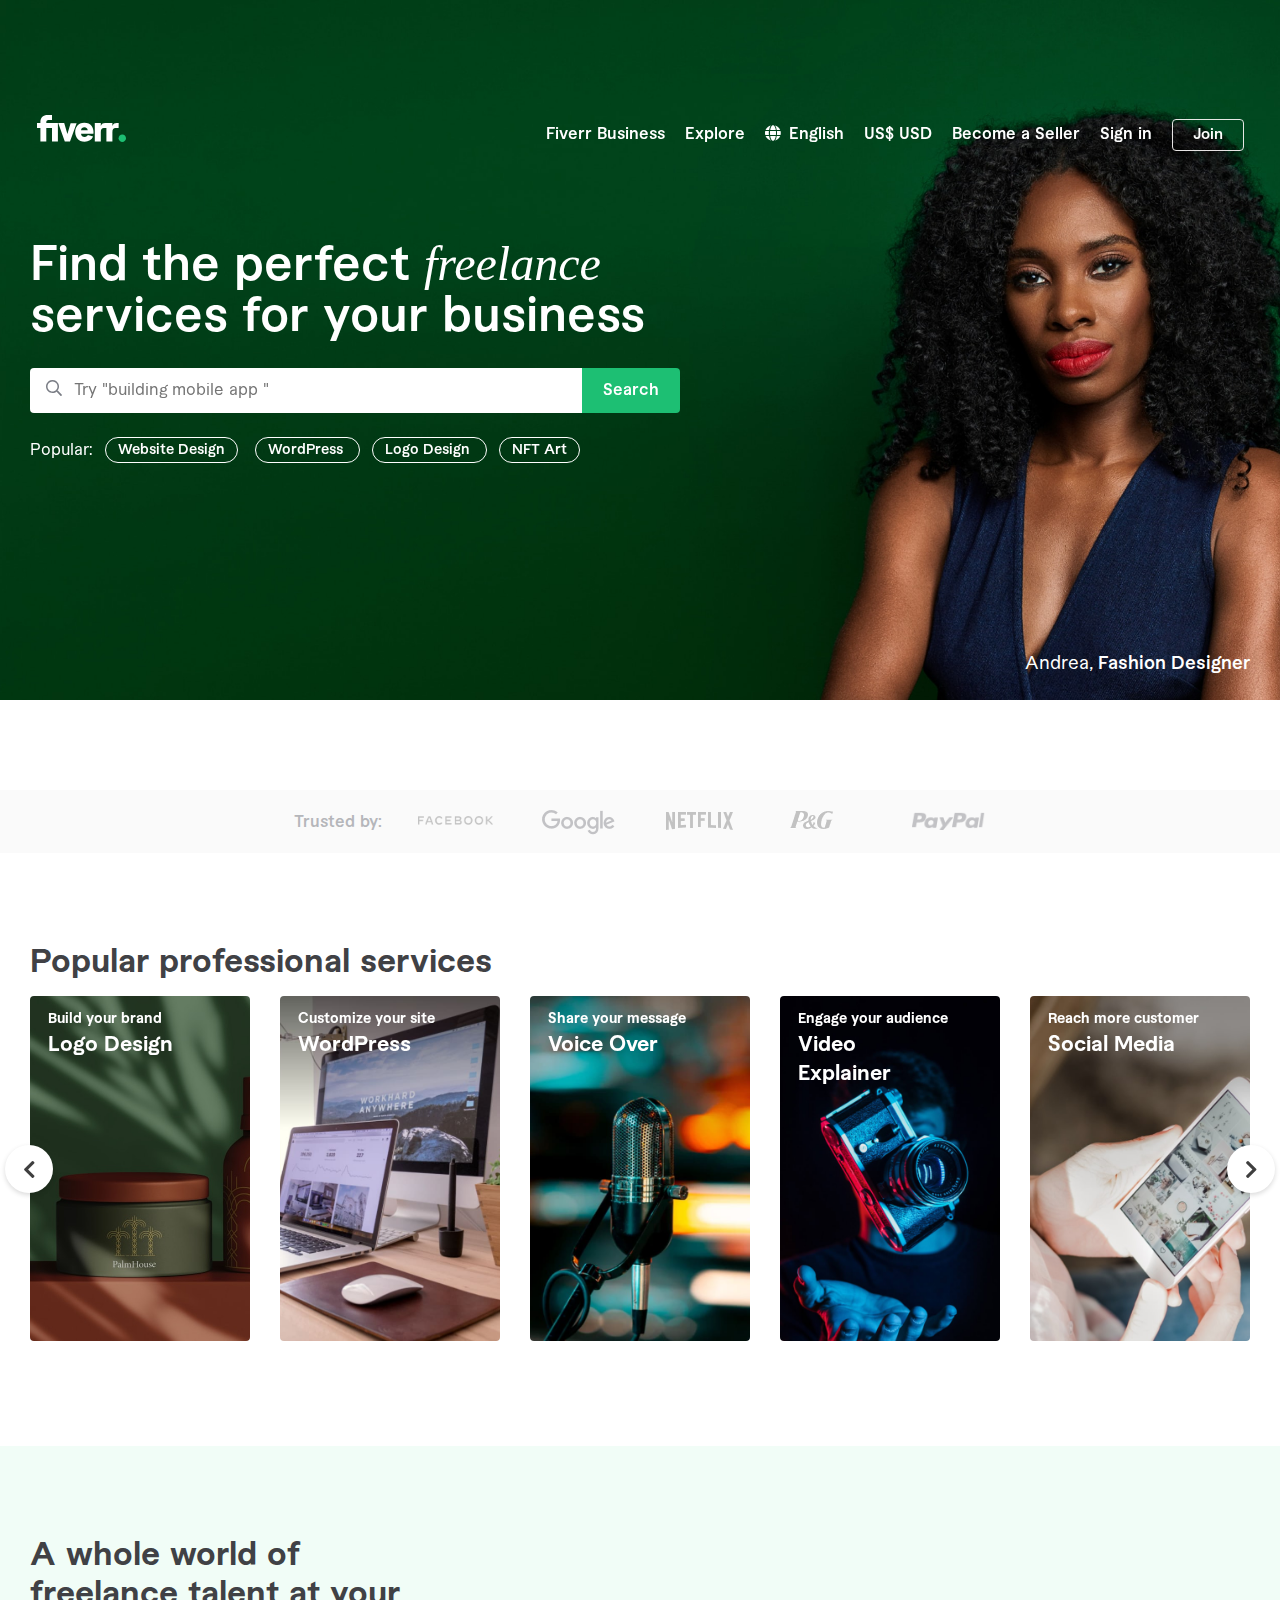
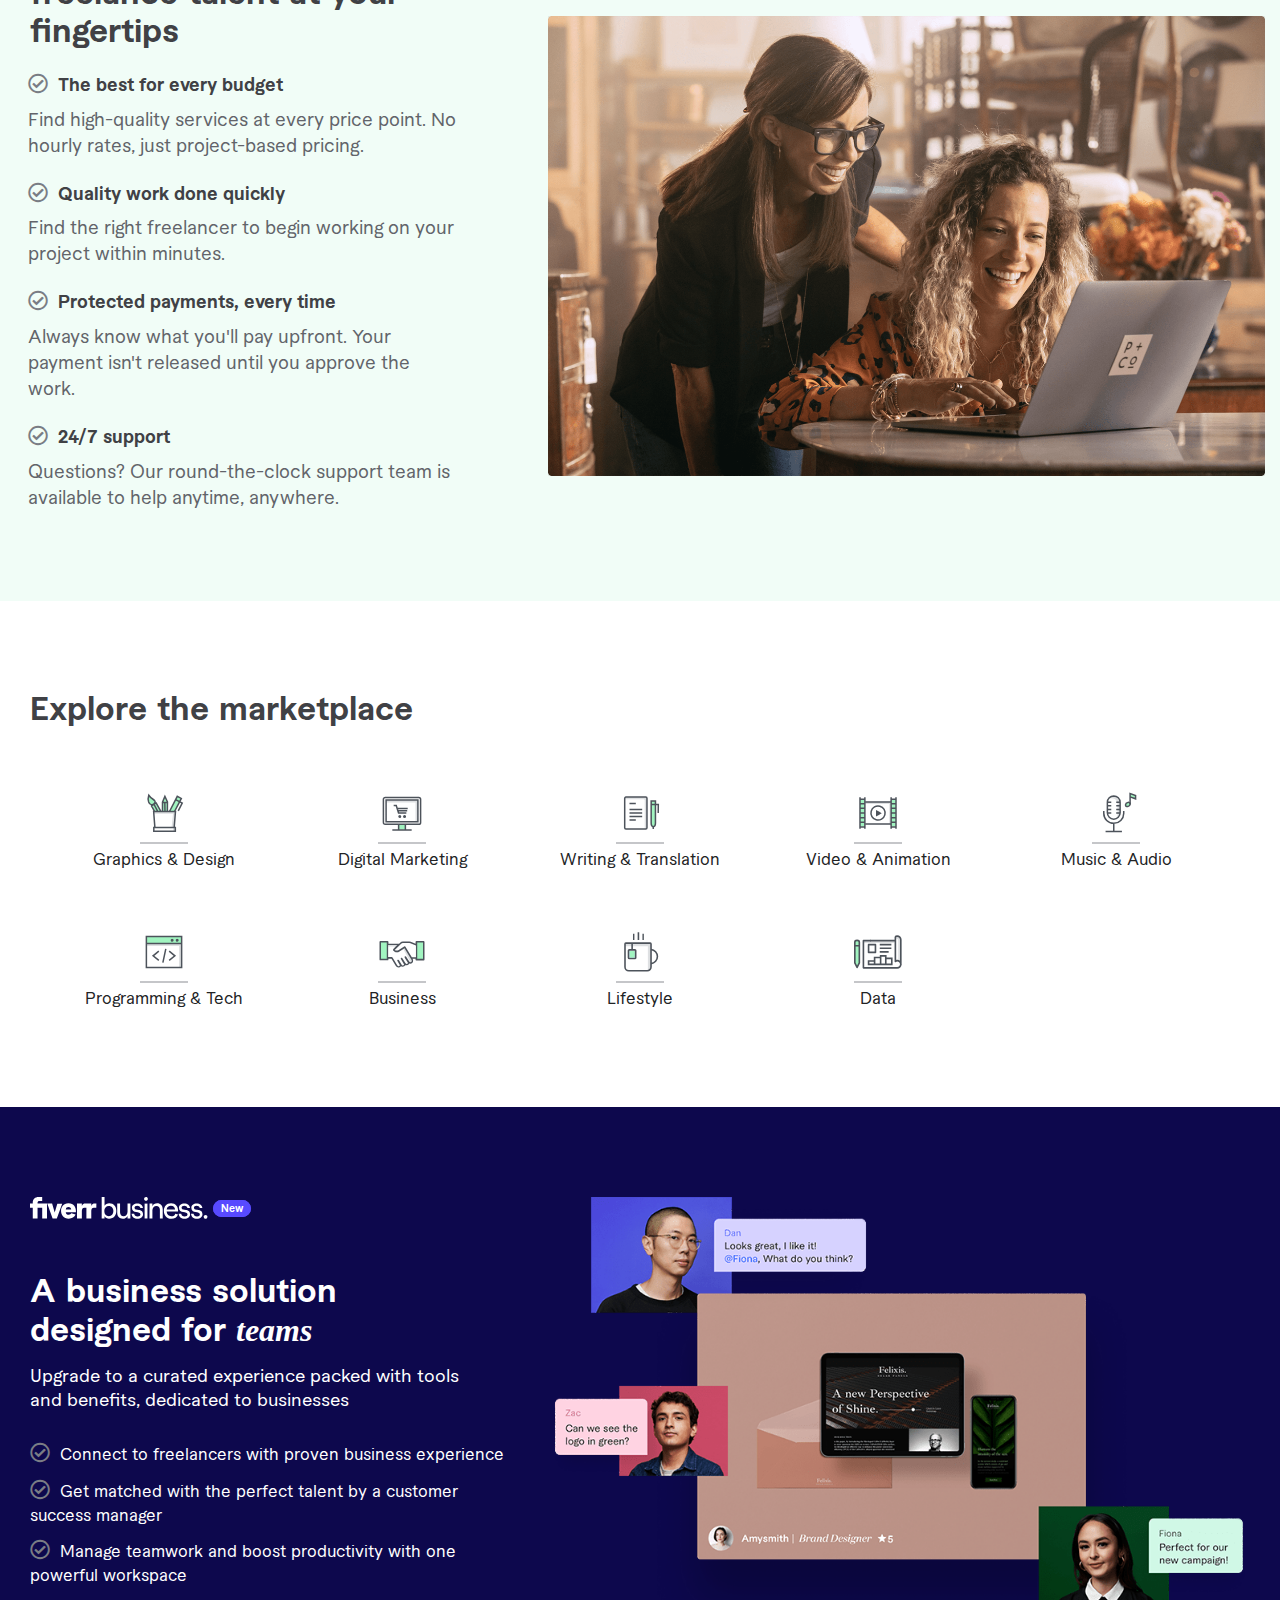
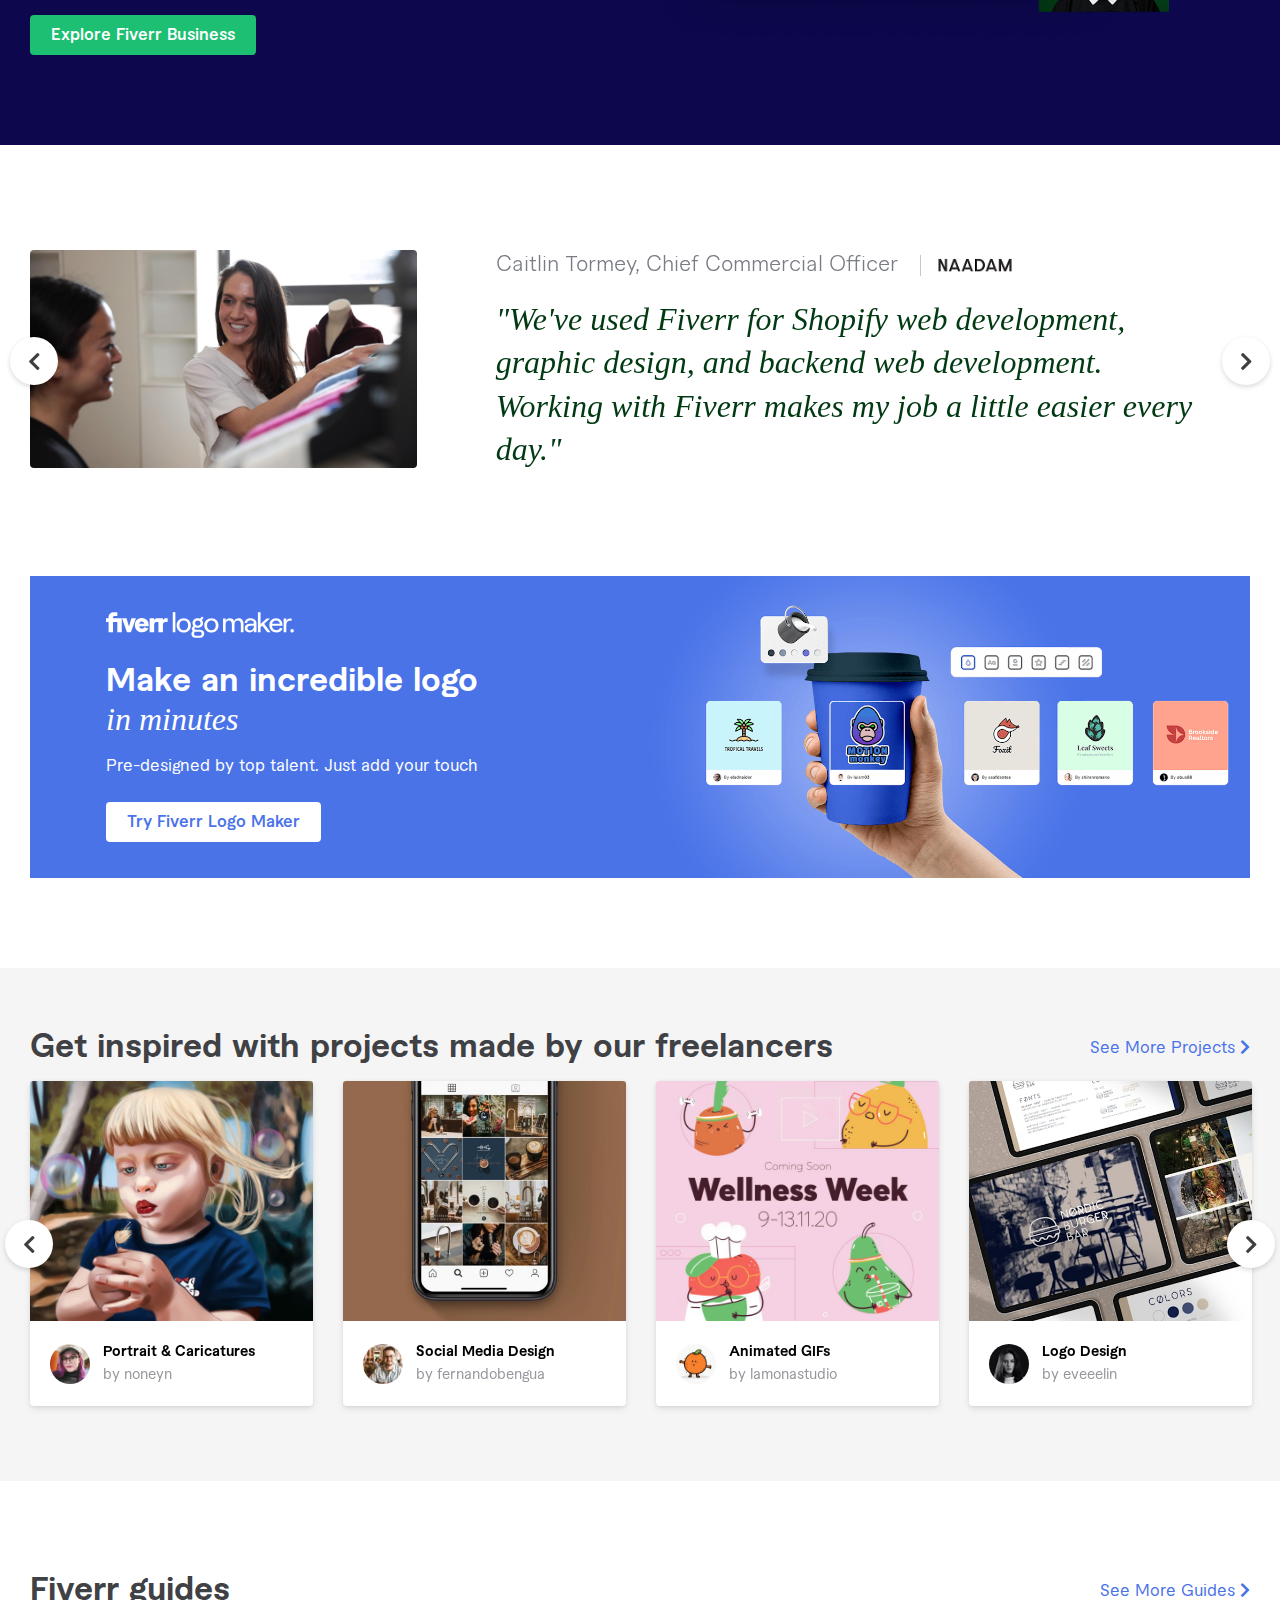
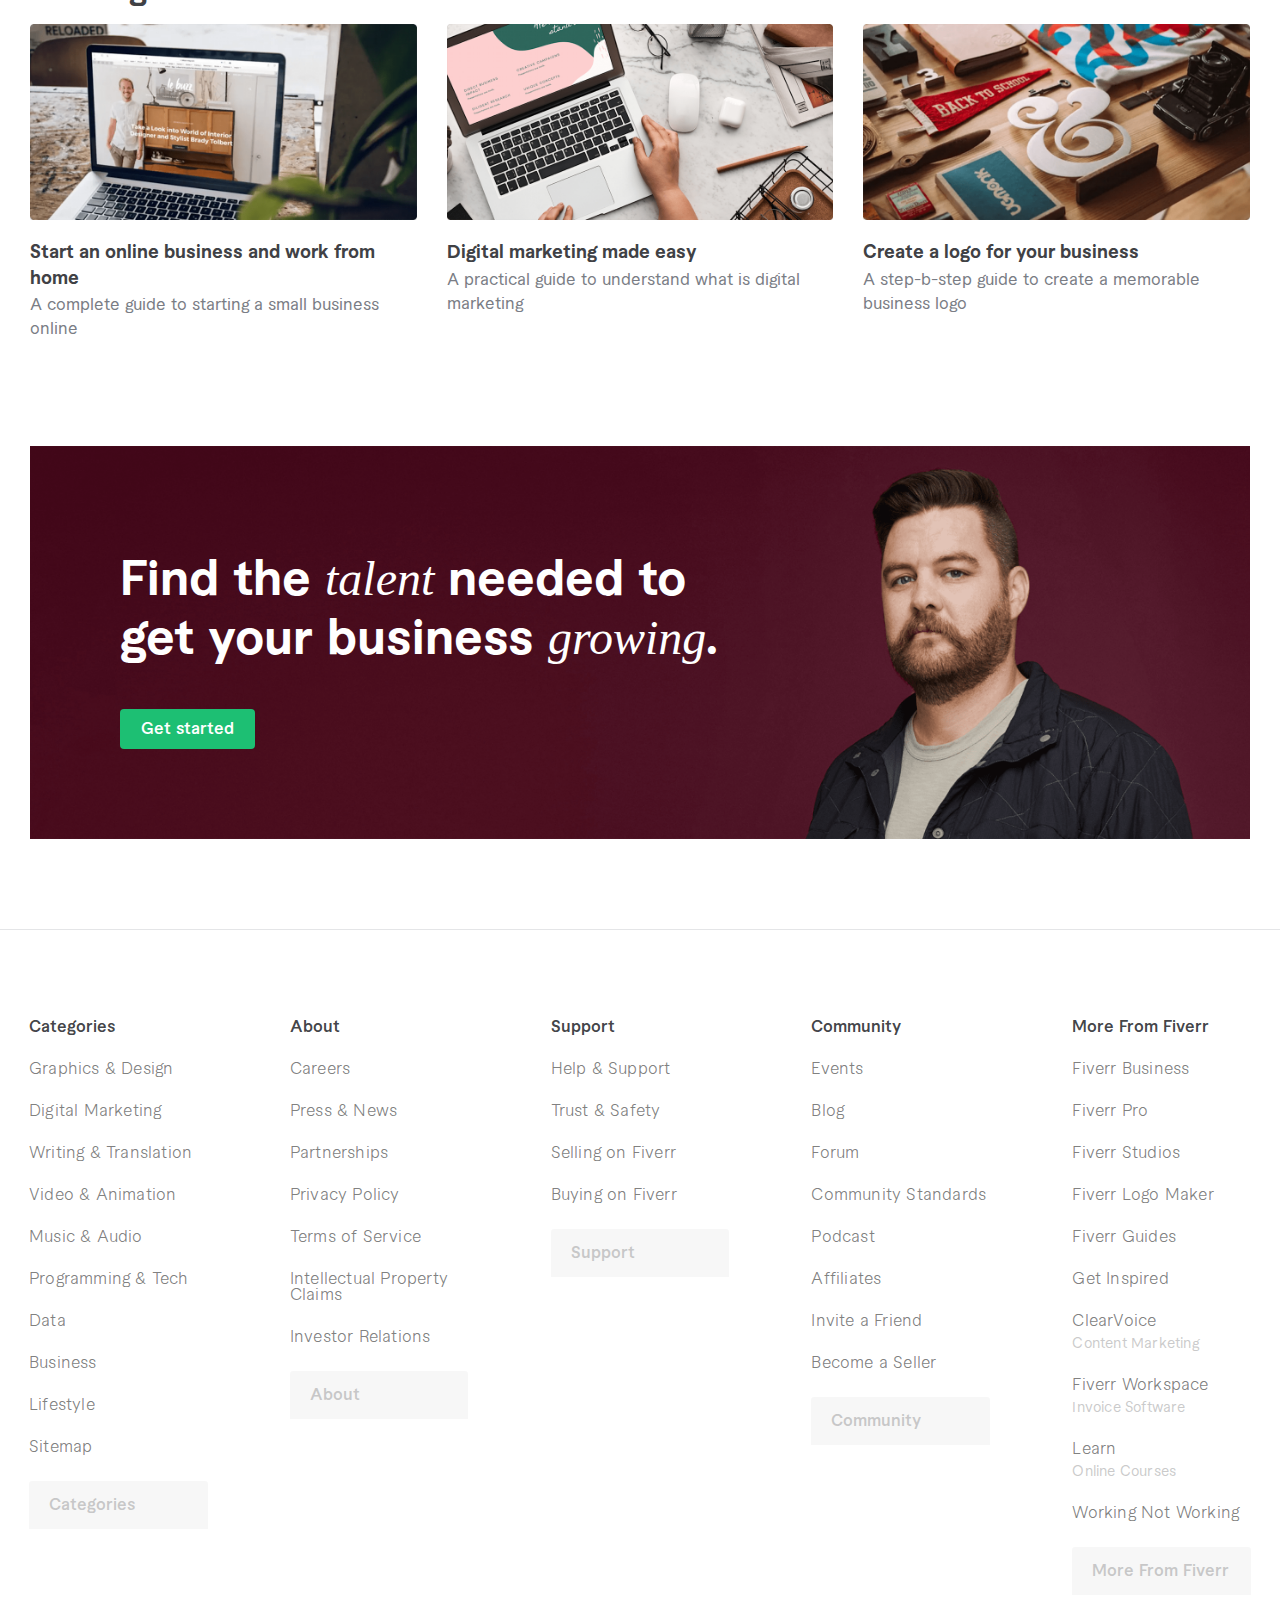
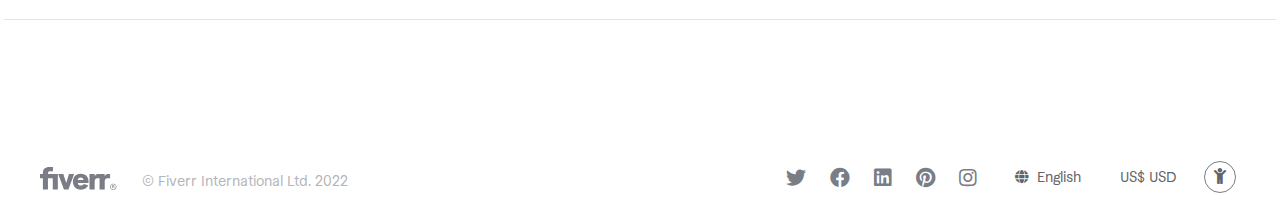
==== index.html @ 798d6951 "add 1" ====
<!DOCTYPE html>
<html lang="en">

<head>
  <title>Fiverr - Freelance Services Marketplace for Businesses</title>
  <!-- Required meta tags -->
  <meta charset="utf-8" />
  <meta name="viewport" content="width=device-width, initial-scale=1, shrink-to-fit=no" />
  <!-- Favicon -->
  <link rel="shortcut icon" href="./images/favicon.ico" />

  <!-- Font Awesome 5  -->
  <link rel="stylesheet" href="https://cdnjs.cloudflare.com/ajax/libs/font-awesome/5.15.4/css/all.min.css" />

  <!-- Line Awsome  -->
  <link rel="stylesheet"
    href="https://maxst.icons8.com/vue-static/landings/line-awesome/line-awesome/1.3.0/css/line-awesome.min.css" />

  <!-- Animate  -->
  <link rel="stylesheet" href="https://cdnjs.cloudflare.com/ajax/libs/animate.css/4.1.1/animate.min.css" />

  <!-- Slick  -->
  <link rel="stylesheet" href="./libs/Slick/slick.css" />
  <link rel="stylesheet" href="./libs/Slick/slick-theme.css" />

  <!-- Bootstrap CSS -->
  <link rel="stylesheet" href="https://stackpath.bootstrapcdn.com/bootstrap/4.3.1/css/bootstrap.min.css" />
  <link href="https://maxcdn.bootstrapcdn.com/bootstrap/4.0.0-alpha.6/css/bootstrap.min.css" rel="stylesheet">
  <!-- Custom CSS  -->
  <link rel="stylesheet" href="./css/style.css" />
</head>

<body>
  <div id="main-header">
    <header class="header__transparent" id="headerArea">
      <div class="header__container wrapper--index">
        <div class="header__content d-flex align-items-center">
          <a onclick="toggleButton()" class="trigger-menu-icon" id='menu-toggle'>
            <span class="fas fa-bars"></span>
          </a>
          <a class="main-logo" href="#">
            <svg width="89" height="27" viewBox="0 0 89 27" fill="none" xmlns="http://www.w3.org/2000/svg" style="">
              <g fill="#fff" class="first-path">
                <path
                  d="m81.6 13.1h-3.1c-2 0-3.1 1.5-3.1 4.1v9.3h-6v-13.4h-2.5c-2 0-3.1 1.5-3.1 4.1v9.3h-6v-18.4h6v2.8c1-2.2 2.3-2.8 4.3-2.8h7.3v2.8c1-2.2 2.3-2.8 4.3-2.8h2zm-25.2 5.6h-12.4c.3 2.1 1.6 3.2 3.7 3.2 1.6 0 2.7-.7 3.1-1.8l5.3 1.5c-1.3 3.2-4.5 5.1-8.4 5.1-6.5 0-9.5-5.1-9.5-9.5 0-4.3 2.6-9.4 9.1-9.4 6.9 0 9.2 5.2 9.2 9.1 0 .9 0 1.4-.1 1.8zm-5.7-3.5c-.1-1.6-1.3-3-3.3-3-1.9 0-3 .8-3.4 3zm-22.9 11.3h5.2l6.6-18.3h-6l-3.2 10.7-3.2-10.8h-6zm-24.4 0h5.9v-13.4h5.7v13.4h5.9v-18.4h-11.6v-1.1c0-1.2.9-2 2.2-2h3.5v-5h-4.4c-4.3 0-7.2 2.7-7.2 6.6v1.5h-3.4v5h3.4z">
                </path>
              </g>
              <g fill="#1dbf73">
                <path d="m85.3 27c2 0 3.7-1.7 3.7-3.7s-1.7-3.7-3.7-3.7-3.7 1.7-3.7 3.7 1.7 3.7 3.7 3.7z">
                </path>
              </g>
            </svg>
          </a>
          <div id="header__search">
            <div class="header__search-box">
              <form action="">
                <div class="search-icon">
                  <svg fill="#7a7d85" width="16" height="16" viewBox="0 0 16 16" xmlns="http://www.w3.org/2000/svg">
                    <path
                      d="M15.8906 14.6531L12.0969 10.8594C12.025 10.7875 11.9313 10.75 11.8313 10.75H11.4187C12.4031 9.60938 13 8.125 13 6.5C13 2.90937 10.0906 0 6.5 0C2.90937 0 0 2.90937 0 6.5C0 10.0906 2.90937 13 6.5 13C8.125 13 9.60938 12.4031 10.75 11.4187V11.8313C10.75 11.9313 10.7906 12.025 10.8594 12.0969L14.6531 15.8906C14.8 16.0375 15.0375 16.0375 15.1844 15.8906L15.8906 15.1844C16.0375 15.0375 16.0375 14.8 15.8906 14.6531ZM6.5 11.5C3.7375 11.5 1.5 9.2625 1.5 6.5C1.5 3.7375 3.7375 1.5 6.5 1.5C9.2625 1.5 11.5 3.7375 11.5 6.5C11.5 9.2625 9.2625 11.5 6.5 11.5Z">
                    </path>
                  </svg>
                </div>
                <input type="search" autocomplete="off" placeholder="Find Services">
                <button class="btn btn--submit">Search</button>
              </form>
            </div>
          </div>
          <nav class="navbar ml-auto">
            <ul class="navbar__list">
              <li class="navbar__list-item"><a class="item-link" href="">Fiverr Business</a></li>
              <li class="navbar__list-item"><a class="item-link" href="">Explore</a></li>
              <li class="navbar__list-item">
                <a class="item-link" href=""><i class="fas fa-globe"></i>English</a>
              </li>
              <li class="navbar__list-item"><a class="item-link" href="">US$ USD</a></li>
              <li class="navbar__list-item"><a class="item-link" href="/start_selling.html">Become a
                  Seller</a></li>
              <li class="navbar__list-item"><a class="item-link" href="">Sign in</a></li>
              <li class="navbar__list-item">
                <a class="item-link" id="join-Btn" href="">Join</a>
              </li>
            </ul>
          </nav>
        </div>
      </div>
    </header>
    <div id="categories__menu">
      <nav class="categories__menu-list">
        <ul class="categories d-flex">
          <li class="categories-item"><a href="">Graphics &
              Design</a></li>
          <li class="categories-item"><a href="">Digital
              Marketing</a></li>
          <li class="categories-item"><a href="">Writing &
              Translation</a></li>
          <li class="categories-item"><a href="">Video &
              Animation</a></li>
          <li class="categories-item"><a href="">Music & Audio</a>
          </li>
          <li class="categories-item"><a href="">Programming &
              Tech</a></li>
          <li class="categories-item"><a href="">Business</a></li>
          <li class="categories-item"><a href="">Lifestyle</a>
          </li>
          <li class="categories-item"><a href="">Trending</a></li>
        </ul>
      </nav>
    </div>
  </div>
  <div class="sidebar" id="wrapper">
    <div class="sidebar__btn-area">
      <button class="btn btn--submit">
        Join Fiverr
      </button>
    </div>

    <nav class="nav__bar" role="navigation">
      <ul class="nav__list">
        <li>
          <a href="#">Sign in</a>
        </li>
        <li>
          <input id="group-1" type="checkbox" hidden />
          <label for="group-1"><span class="fas fa-chevron-down"></span>Browse Categories</label>
          <ul class="group-list">
            <li>
              <input id="sub-group-1" type="checkbox" hidden />
              <label for="sub-group-1"><span class="fas fa-chevron-down"></span>Graphics & Design</label>
              <ul class="sub-group-list">
                <li><a href="#">2nd level nav item</a></li>
                <li><a href="#">2nd level nav item</a></li>
                <li><a href="#">2nd level nav item</a></li>
                <li>
                  <input id="sub-sub-group-1" type="checkbox" hidden />
                  <label for="sub-sub-group-1"><span class="fas fa-chevron-down"></span> Third
                    level</label>
                  <ul class="sub-sub-group-list">
                    <li><a href="#">3rd level nav item</a></li>
                    <li><a href="#">3rd level nav item</a></li>
                    <li><a href="#">3rd level nav item</a></li>
                  </ul>
                </li>
              </ul>
            </li>
            <li>
              <input id="sub-group-2" type="checkbox" hidden />
              <label for="sub-group-2"><span class="fas fa-chevron-down"></span>Digital Marketing</label>
              <ul class="sub-group-list">
                <li><a href="#">2nd level nav item</a></li>
                <li><a href="#">2nd level nav item</a></li>
                <li><a href="#">2nd level nav item</a></li>
                <li>
                  <input id="sub-sub-group-2" type="checkbox" hidden />
                  <label for="sub-sub-group-2"><span class="fas fa-chevron-down"></span> Third
                    level</label>
                  <ul class="sub-sub-group-list">
                    <li><a href="#">3rd level nav item</a></li>
                    <li><a href="#">3rd level nav item</a></li>
                    <li><a href="#">3rd level nav item</a></li>
                  </ul>
                </li>
              </ul>
            </li>
            <li>
              <input id="sub-group-3" type="checkbox" hidden />
              <label for="sub-group-3"><span class="fas fa-chevron-down"></span>Writing &
                Translation</label>
              <ul class="sub-group-list">
                <li><a href="#">2nd level nav item</a></li>
                <li><a href="#">2nd level nav item</a></li>
                <li><a href="#">2nd level nav item</a></li>
                <li>
                  <input id="sub-sub-group-3" type="checkbox" hidden />
                  <label for="sub-sub-group-3"><span class="fas fa-chevron-down"></span> Third
                    level</label>
                  <ul class="sub-sub-group-list">
                    <li><a href="#">3rd level nav item</a></li>
                    <li><a href="#">3rd level nav item</a></li>
                    <li><a href="#">3rd level nav item</a></li>
                  </ul>
                </li>
              </ul>
            </li>
            <li>
              <input id="sub-group-4" type="checkbox" hidden />
              <label for="sub-group-4"><span class="fas fa-chevron-down"></span>Video & Animation</label>
              <ul class="sub-group-list">
                <li><a href="#">2nd level nav item</a></li>
                <li><a href="#">2nd level nav item</a></li>
                <li><a href="#">2nd level nav item</a></li>
                <li>
                  <input id="sub-sub-group-4" type="checkbox" hidden />
                  <label for="sub-sub-group-4"><span class="fas fa-chevron-down"></span> Third
                    level</label>
                  <ul class="sub-sub-group-list">
                    <li><a href="#">3rd level nav item</a></li>
                    <li><a href="#">3rd level nav item</a></li>
                    <li><a href="#">3rd level nav item</a></li>
                  </ul>
                </li>
              </ul>
            </li>
            <li>
              <input id="sub-group-5" type="checkbox" hidden />
              <label for="sub-group-5"><span class="fas fa-chevron-down"></span>Music & Audio</label>
              <ul class="sub-group-list">
                <li><a href="#">2nd level nav item</a></li>
                <li><a href="#">2nd level nav item</a></li>
                <li><a href="#">2nd level nav item</a></li>
                <li>
                  <input id="sub-sub-group-5" type="checkbox" hidden />
                  <label for="sub-sub-group-5"><span class="fas fa-chevron-down"></span> Third
                    level</label>
                  <ul class="sub-sub-group-list">
                    <li><a href="#">3rd level nav item</a></li>
                    <li><a href="#">3rd level nav item</a></li>
                    <li><a href="#">3rd level nav item</a></li>
                  </ul>
                </li>
              </ul>
            </li>
            <li>
              <input id="sub-group-6" type="checkbox" hidden />
              <label for="sub-group-6"><span class="fas fa-chevron-down"></span>Programming & Tech</label>
              <ul class="sub-group-list">
                <li><a href="#">2nd level nav item</a></li>
                <li><a href="#">2nd level nav item</a></li>
                <li><a href="#">2nd level nav item</a></li>
                <li>
                  <input id="sub-sub-group-6" type="checkbox" hidden />
                  <label for="sub-sub-group-6"><span class="fas fa-chevron-down"></span> Third
                    level</label>
                  <ul class="sub-sub-group-list">
                    <li><a href="#">3rd level nav item</a></li>
                    <li><a href="#">3rd level nav item</a></li>
                    <li><a href="#">3rd level nav item</a></li>
                  </ul>
                </li>
              </ul>
            </li>
            <li>
              <input id="sub-group-7" type="checkbox" hidden />
              <label for="sub-group-7"><span class="fas fa-chevron-down"></span>Data</label>
              <ul class="sub-group-list">
                <li><a href="#">2nd level nav item</a></li>
                <li><a href="#">2nd level nav item</a></li>
                <li><a href="#">2nd level nav item</a></li>
                <li>
                  <input id="sub-sub-group-7" type="checkbox" hidden />
                  <label for="sub-sub-group-7"><span class="fas fa-chevron-down"></span> Third
                    level</label>
                  <ul class="sub-sub-group-list">
                    <li><a href="#">3rd level nav item</a></li>
                    <li><a href="#">3rd level nav item</a></li>
                    <li><a href="#">3rd level nav item</a></li>
                  </ul>
                </li>
              </ul>
            </li>
            <li>
              <input id="sub-group-8" type="checkbox" hidden />
              <label for="sub-group-8"><span class="fas fa-chevron-down"></span>Business</label>
              <ul class="sub-group-list">
                <li><a href="#">2nd level nav item</a></li>
                <li><a href="#">2nd level nav item</a></li>
                <li><a href="#">2nd level nav item</a></li>
                <li>
                  <input id="sub-sub-group-8" type="checkbox" hidden />
                  <label for="sub-sub-group-8"><span class="fas fa-chevron-down"></span> Third
                    level</label>
                  <ul class="sub-sub-group-list">
                    <li><a href="#">3rd level nav item</a></li>
                    <li><a href="#">3rd level nav item</a></li>
                    <li><a href="#">3rd level nav item</a></li>
                  </ul>
                </li>
              </ul>
            </li>
            <li>
              <input id="sub-group-9" type="checkbox" hidden />
              <label for="sub-group-9"><span class="fas fa-chevron-down"></span>Lifestyle</label>
              <ul class="sub-group-list">
                <li><a href="#">2nd level nav item</a></li>
                <li><a href="#">2nd level nav item</a></li>
                <li><a href="#">2nd level nav item</a></li>
                <li>
                  <input id="sub-sub-group-9" type="checkbox" hidden />
                  <label for="sub-sub-group-9"><span class="fas fa-chevron-down"></span> Third
                    level</label>
                  <ul class="sub-sub-group-list">
                    <li><a href="#">3rd level nav item</a></li>
                    <li><a href="#">3rd level nav item</a></li>
                    <li><a href="#">3rd level nav item</a></li>
                  </ul>
                </li>
              </ul>
            </li>
          </ul>
        </li>
        <li>
          <input id="group-4" type="checkbox" hidden />
          <label for="group-4"><span class="fas fa-chevron-down"></span>Explore</label>
          <ul class="group-list">
            <li><a href="#">Discover</a></li>
            <li><a href="#">Guides</a></li>
            <li><a href="#">Learn</a></li>
            <li><a href="#">Logo Maker</a></li>
            <li><a href="#">Community</a></li>
            <li><a href="#">Podcast</a></li>
            <li><a href="#">Blog</a></li>
          </ul>
        </li>
        <li><a href="#" style="font-weight: 600;
                    color: rgb(2 ,194, 169);">Fiverr Pro</a></li>
        <li><a href="#" style="    font-weight: 600;
                    color: rgb(29, 191, 115);">Fiverr Business</a>
        </li>
        <li>
          <h6 class="title-submenu">General</h6>
        </li>
        <li><a href="#">Home</a></li>
        <li>
          <input id="group-2" type="checkbox" hidden />
          <label for="group-2"><span class="fas fa-chevron-down"></span>English <i class="fa fa-globe"></i></label>
          <ul class="group-list">
            <li><a href="#">English</a></li>
            <li><a href="#">Deutsch</a></li>
            <li><a href="#">Español</a></li>
            <li><a href="#">Français</a></li>
            <li><a href="#">Português</a></li>
            <li><a href="#">Italiano</a></li>
            <li><a href="#">Nederlands</a></li>
          </ul>
        </li>
        <li>
          <input id="group-3" type="checkbox" hidden />
          <label for="group-3"><span class="fas fa-chevron-down"></span>US$ USD</label>
          <ul class="group-list">
            <li><a href="#">USD - US$</a></li>
            <li><a href="#">EUR - €</a></li>
            <li><a href="#">GBP - £</a></li>
            <li><a href="#">AUD - A$</a></li>
            <li><a href="#">CAD - CA$</a></li>
            <li><a href="#">ILS - ₪</a></li>
            <li><a href="#">BRL - R$</a></li>
            <li><a href="#">HKD - HK$</a></li>
            <li><a href="#">SEK - SEK</a></li>
            <li><a href="#">NZD - NZ$</a></li>
            <li><a href="#">SGD - SGD</a></li>
            <li><a href="#">CHF - CHF</a></li>
            <li><a href="#">ZAR - ZAR</a></li>
            <li><a href="#">CNY - CN¥</a></li>
            <li><a href="#">INR - ₹</a></li>
            <li><a href="#">MYR - MYR</a></li>
            <li><a href="#">MXN - MX$</a></li>
            <li><a href="#">PKR - PKR</a></li>
            <li><a href="#">PHP - ₱</a></li>
            <li><a href="#">TWD - NT$</a></li>
            <li><a href="#">THB - THB</a></li>
            <li><a href="#">TRY - TRY</a></li>
            <li><a href="#">AED - AED</a></li>
          </ul>
        </li>
      </ul>
    </nav>
  </div>
  <div class="sidebar__overlay" id="overlay"></div>

  <main>
    <section class="carousel">
      <div class="carousel__container">
        <div class="carousel__front  section--index ">
          <div class="carousel__front-content">
            <h1 class="carousel__title">
              Find the perfect
              <span class="domaine-font">freelance</span> services for your
              business
            </h1>

            <div class="carousel__search">
              <form>
                <div class="search-icon">
                  <svg width="16" height="16" viewBox="0 0 16 16" xmlns="http://www.w3.org/2000/svg">
                    <path
                      d="M15.8906 14.6531L12.0969 10.8594C12.025 10.7875 11.9313 10.75 11.8313 10.75H11.4187C12.4031 9.60938 13 8.125 13 6.5C13 2.90937 10.0906 0 6.5 0C2.90937 0 0 2.90937 0 6.5C0 10.0906 2.90937 13 6.5 13C8.125 13 9.60938 12.4031 10.75 11.4187V11.8313C10.75 11.9313 10.7906 12.025 10.8594 12.0969L14.6531 15.8906C14.8 16.0375 15.0375 16.0375 15.1844 15.8906L15.8906 15.1844C16.0375 15.0375 16.0375 14.8 15.8906 14.6531ZM6.5 11.5C3.7375 11.5 1.5 9.2625 1.5 6.5C1.5 3.7375 3.7375 1.5 6.5 1.5C9.2625 1.5 11.5 3.7375 11.5 6.5C11.5 9.2625 9.2625 11.5 6.5 11.5Z">
                    </path>
                  </svg>
                </div>
                <input type="search" placeholder='Try "building mobile app "' />
                <button class="btn btn--submit" type="submit">Search</button>
              </form>
            </div>

            <div class="carousel__popular">
              <span>Popular:</span>
              <ul class="carousel__popular-list">
                <li class="carousel__popular-item">
                  <a href="www.fiverr.com/categories/graphics-design/website-design?source=hplo_search_tag">Website
                    Design</a>
                </li>
                <li class="carousel__popular-item">
                  <a
                    href="www.fiverr.com/categories/programming-tech/wordpress-services?source=hplo_search_tag&pos=2&name=wordpress-services">
                    WordPress
                  </a>
                </li>
                <li class="carousel__popular-item">
                  <a
                    href="www.fiverr.com/categories/graphics-design/creative-logo-design?source=hplo_search_tag&pos=3&name=creative-logo-design">
                    Logo Design
                  </a>
                </li>
                <li class="carousel__popular-item">
                  <a href="www.fiverr.com/search/gigs?source=hplo_search_tag&pos=4&query=NFT%20Art">
                    NFT Art
                  </a>
                </li>
              </ul>
            </div>
          </div>
        </div>
        <div id="carouselExampleSlidesOnly" class="carousel slide carousel-fade" data-ride="carousel"
          data-interval="2500">
          <div class="carousel-inner">
            <div class="carousel-item active">
              <div class="carousel__caption text-left">
                <ul>
                  <li><i class="fa fa-star"></i></li>
                  <li><i class="fa fa-star"></i></li>
                  <li><i class="fa fa-star"></i></li>
                  <li><i class="fa fa-star"></i></li>
                  <li><i class="fa fa-star"></i></li>
                </ul>
                <p>Andrea, <span>Fashion Designer</span></p>
              </div>
            </div>

            <div class="carousel-item">
              <div class="carousel__caption text-left">
                <ul>
                  <li><i class="fa fa-star"></i></li>
                  <li><i class="fa fa-star"></i></li>
                  <li><i class="fa fa-star"></i></li>
                  <li><i class="fa fa-star"></i></li>
                  <li><i class="fa fa-star"></i></li>
                </ul>
                <p>Moon, <span>Marketing Expert</span></p>
              </div>
            </div>

            <div class="carousel-item">
              <div class="carousel__caption text-left">
                <p>Ritika, <span>Shoemaker and Designer</span></p>
              </div>
            </div>

            <div class="carousel-item">
              <ul>
                <li><i class="fa fa-star"></i></li>
                <li><i class="fa fa-star"></i></li>
                <li><i class="fa fa-star"></i></li>
                <li><i class="fa fa-star"></i></li>
                <li><i class="fa fa-star"></i></li>
              </ul>
              <div class="carousel__caption text-left">
                <p>Zach, <span>Bar Owner</span></p>
              </div>
            </div>

            <div class="carousel-item">
              <div class="carousel__caption text-left">
                <ul>
                  <li><i class="fa fa-star"></i></li>
                  <li><i class="fa fa-star"></i></li>
                  <li><i class="fa fa-star"></i></li>
                  <li><i class="fa fa-star"></i></li>
                  <li><i class="fa fa-star"></i></li>
                </ul>
                <p>Gabrielle, <span>Video Ediiter</span></p>
              </div>
            </div>
          </div>
        </div>
      </div>
    </section>

    <section class="trusted wrapper--index">
      <div class="trusted__container section--index">
        <span class="trusted__text">Trusted by:</span>
        <ul class="trusted__list">
          <li class="trusted__list-item">
            <img src="./images/home/facebook.png" alt="Facebook" />
          </li>

          <li class="trusted__list-item">
            <img src="./images/home/google.png" alt="Google" />
          </li>

          <li class="trusted__list-item">
            <img src="./images/home/netflix.png" alt="Netflix" />
          </li>

          <li class="trusted__list-item">
            <img src="./images/home/png.png" alt="P&G" />
          </li>

          <li class="trusted__list-item">
            <img src="./images/home/paypal.png" alt="PayPal" />
          </li>
        </ul>
      </div>
    </section>

    <section class="service wrapper--index">
      <div class="service__container section--index">
        <h1 class="section-title service__title">
          Popular professional services
        </h1>
        <div class="service__slider">
          <div class="slider-content">
            <div class="slider-item">
              <div class="slider-item__wrapper">
                <a href="">
                  <div class="slider-item__txt">
                    <h4>Build your brand</h4>
                    <h2>Logo Design</h2>
                  </div>
                </a>
                <div class="slider-item__img">
                  <img src="./images/home/logo-design.jfif" alt="Logo Design" />
                </div>
              </div>
            </div>
            <!--End slider item-->

            <div class="slider-item">
              <div class="slider-item__wrapper">
                <a href="">
                  <div class="slider-item__txt">
                    <h4>Customize your site</h4>
                    <h2>WordPress</h2>
                  </div>
                </a>
                <div class="slider-item__img">
                  <img src="./images/home/word-press.jfif" alt="WordPress" />
                </div>
              </div>
            </div>
            <!--End slider item-->

            <div class="slider-item">
              <div class="slider-item__wrapper">
                <a href="">
                  <div class="slider-item__txt">
                    <h4>Share your message</h4>
                    <h2>Voice Over</h2>
                  </div>
                </a>
                <div class="slider-item__img">
                  <img src="./images/home/voiceover.jfif" alt="Voice Over" />
                </div>
              </div>
            </div>
            <!--End slider item-->

            <div class="slider-item">
              <div class="slider-item__wrapper">
                <a href="">
                  <div class="slider-item__txt">
                    <h4>Engage your audience</h4>
                    <h2>
                      Video <br />
                      Explainer
                    </h2>
                  </div>
                </a>
                <div class="slider-item__img">
                  <img src="./images/home/animated-explainer.jfif" alt="Video Explainer" />
                </div>
              </div>
            </div>
            <!--End slider item-->

            <div class="slider-item">
              <div class="slider-item__wrapper">
                <a href="">
                  <div class="slider-item__txt">
                    <h4>Reach more customer</h4>
                    <h2>Social Media</h2>
                  </div>
                </a>
                <div class="slider-item__img">
                  <img src="./images/home/social.jfif" alt="Social media" />
                </div>
              </div>
            </div>
            <!--End slider item-->

            <div class="slider-item">
              <div class="slider-item__wrapper">
                <a href="">
                  <div class="slider-item__txt">
                    <h4>Unlock growth online</h4>
                    <h2>SEO</h2>
                  </div>
                </a>
                <div class="slider-item__img">
                  <img src="./images/home/seo.jfif" alt="SEO" />
                </div>
              </div>
            </div>
            <!--End slider item-->

            <div class="slider-item">
              <div class="slider-item__wrapper">
                <a href="">
                  <div class="slider-item__txt">
                    <h4>Color your dream</h4>
                    <h2>Illustration</h2>
                  </div>
                </a>
                <div class="slider-item__img">
                  <img src="./images/home/illustration.jfif" alt="Illustration" />
                </div>
              </div>
            </div>
            <!--End slider item-->

            <div class="slider-item">
              <div class="slider-item__wrapper">
                <a href="">
                  <div class="slider-item__txt">
                    <h4>Go global</h4>
                    <h2>Translation</h2>
                  </div>
                </a>
                <div class="slider-item__img">
                  <img src="./images/home/translation.jfif" alt="Translation" />
                </div>
              </div>
            </div>
            <!--End slider item-->

            <div class="slider-item">
              <div class="slider-item__wrapper">
                <a href="">
                  <div class="slider-item__txt">
                    <h4>Learn your business</h4>
                    <h2>Data Entry</h2>
                  </div>
                </a>
                <div class="slider-item__img">
                  <img src="./images/home/data-entry.jfif" alt="Data Entry" />
                </div>
              </div>
            </div>
            <!--End slider item-->

            <div class="slider-item">
              <div class="slider-item__wrapper">
                <a href="">
                  <div class="slider-item__txt">
                    <h4>Showcase your story</h4>
                    <h2>Book Covers</h2>
                  </div>
                </a>
                <div class="slider-item__img">
                  <img src="./images/home/book-covers.jfif" alt="Book Covers" />
                </div>
              </div>
            </div>
            <!--End slider item-->
          </div>
        </div>
      </div>
    </section>

    <section class="about wrapper--index">
      <div class="about__container section--index">
        <div class="row">
          <div class="col-lg-5 col-md-12 col-12">
            <div class="about__txt">
              <h2 class="section-title about__title">
                A whole world of freelance talent at your fingertips
              </h2>
              <ul class="about__list">
                <li>
                  <h6>
                    <i class="far fa-check-circle"></i>
                    The best for every budget
                  </h6>
                  <p>
                    Find high-quality services at every price point. No hourly
                    rates, just project-based pricing.
                  </p>
                </li>

                <li>
                  <h6>
                    <i class="far fa-check-circle"></i>
                    Quality work done quickly
                  </h6>
                  <p>
                    Find the right freelancer to begin working on your project
                    within minutes.
                  </p>
                </li>

                <li>
                  <h6>
                    <i class="far fa-check-circle"></i>
                    Protected payments, every time
                  </h6>
                  <p>
                    Always know what you'll pay upfront. Your payment isn't
                    released until you approve the work.
                  </p>
                </li>

                <li>
                  <h6>
                    <i class="far fa-check-circle"></i>
                    24/7 support
                  </h6>
                  <p>
                    Questions? Our round-the-clock support team is available
                    to help anytime, anywhere.
                  </p>
                </li>
              </ul>
            </div>
          </div>

          <div class="col-lg-7 col-md-12 col-12 about__video">
            <a href="#modal1" data-toggle="modal">
              <img class="img-fluid z-depth-1" src="./images/home/teaser-poster.png" alt="video" />
            </a>
          </div>
        </div>
      </div>
    </section>

    <section class="category wrapper--index">
      <div class="category__container section--index">
        <h1 class="section-title category__title">Explore the marketplace</h1>
        <ul>
          <li class="text-center">
            <a class="align-center" href="#">
              <img src="./images/home/graphics-design.d32a2f8.svg" alt="Graphic Design" />
              Graphics &amp; Design
            </a>
          </li>

          <li class="text-center">
            <a class="align-center" href="#">
              <img src="./images/home/online-marketing.74e221b.svg" alt="Digital Marketing" />
              Digital Marketing
            </a>
          </li>

          <li class="text-center">
            <a class="align-center" href="#">
              <img src="./images/home/writing-translation.32ebe2e.svg" alt="Writing Translation" />
              Writing &amp; Translation
            </a>
          </li>

          <li class="text-center">
            <a class="align-center" href="#">
              <img src="./images/home/video-animation.f0d9d71.svg" alt="Video Animation" />
              Video &amp; Animation
            </a>
          </li>

          <li class="text-center">
            <a class="align-center" href="#">
              <img src="./images/home/music-audio.320af20.svg" alt="Music Audio" />
              Music &amp; Audio
            </a>
          </li>

          <li class="text-center">
            <a class="align-center" href="#">
              <img src="./images/home/programming.9362366.svg" alt="Programming Tech" />
              Programming &amp; Tech
            </a>
          </li>

          <li class="text-center">
            <a class="align-center" href="#">
              <img src="./images/home/business.bbdf319.svg" alt="Business" />
              Business
            </a>
          </li>

          <li class="text-center">
            <a class="align-center" href="#">
              <img src="./images/home/lifestyle.745b575.svg" alt="Lifestyle" />
              Lifestyle
            </a>
          </li>

          <li class="text-center">
            <a class="align-center" href="#">
              <img src="./images/home/data.718910f.svg" alt="Data" />
              Data
            </a>
          </li>
        </ul>
      </div>
    </section>

    <section class="business wrapper--index">
      <div class="business__container  section--index">
        <div class="row">
          <div class="col-lg-5">
            <div class="business__content">
              <div class="business__content-logo">
                <i class="fiver-logo">
                  <svg width="219" height="27" viewBox="0 0 219 27" fill="none" xmlns="http://www.w3.org/2000/svg">
                    <g fill="#fff">
                      <path
                        d="M81.6,13.1h-3.1c-2,0-3.1,1.5-3.1,4.1v9.3h-6V13.1h-2.5c-2,0-3.1,1.5-3.1,4.1v9.3h-6V8.1h6v2.8 c1-2.2,2.3-2.8,4.3-2.8h7.3v2.8c1-2.2,2.3-2.8,4.3-2.8h2L81.6,13.1z M56.4,18.7H44c0.3,2.1,1.6,3.2,3.7,3.2 c1.6,0,2.7-0.7,3.1-1.8l5.3,1.5c-1.3,3.2-4.5,5.1-8.4,5.1c-6.5,0-9.5-5.1-9.5-9.5c0-4.3,2.6-9.4,9.1-9.4c6.9,0,9.2,5.2,9.2,9.1 C56.5,17.8,56.5,18.3,56.4,18.7z M50.7,15.2c-0.1-1.6-1.3-3-3.3-3c-1.9,0-3,0.8-3.4,3H50.7z M27.8,26.5H33l6.6-18.3h-6l-3.2,10.7 L27.2,8.1h-6L27.8,26.5z M3.4,26.5h5.9V13.1H15v13.4h5.9V8.1H9.3V7c0-1.2,0.9-2,2.2-2H15V0h-4.4C6.3,0,3.4,2.7,3.4,6.6v1.5H0v5 h3.4L3.4,26.5z">
                      </path>
                      <path
                        d="M91.7,23.7v2.7h-3.5V0h3.5v10.8c1.1-1.8,3.3-3,5.8-3c5.6,0,8.7,4,8.7,9.4s-3.2,9.4-8.8,9.4 C95,26.7,92.8,25.5,91.7,23.7z M102.6,17.3c0-3.8-2.2-6.4-5.6-6.4c-3.4,0-5.6,2.5-5.6,6.4s2.2,6.4,5.6,6.4 C100.4,23.6,102.6,21.1,102.6,17.3z">
                      </path>
                      <path
                        d="M123.5,26.4H120v-3.2c-1,2.3-3.2,3.5-5.9,3.5c-4.1,0-6.8-3-6.8-7.3V8.1h3.5v10.6c0,2.9,1.7,4.9,4.3,4.9 c2.9,0,4.9-2.3,4.9-5.5V8.1h3.5L123.5,26.4z">
                      </path>
                      <path
                        d="M125,20.5h3.2c0.3,2.2,1.7,3.4,4.2,3.4c2.1,0,3.5-1.1,3.5-2.5c0-5-10.5-0.4-10.5-8.3c0-3.1,2.7-5.2,6.5-5.2 c4.1,0,6.9,2.3,7.1,5.7h-3.2c-0.3-2.1-2.3-2.9-3.9-2.9c-2,0-3.3,0.9-3.3,2.4c0,4.6,10.5-0.1,10.5,8.2c0,3.3-2.7,5.5-6.8,5.5 C128.1,26.7,125.2,24.3,125,20.5z">
                      </path>
                      <path d="M144.5,8.1H141v18.3h3.5V8.1z"></path>
                      <path
                        d="M147.1,8.1h3.5v3.2c1-2.3,3.2-3.5,5.9-3.5c4.1,0,6.8,3,6.8,7.3v11.3h-3.5V15.8c0-2.9-1.7-4.9-4.3-4.9 c-2.9,0-4.9,2.3-4.9,5.5v9.9H147L147.1,8.1z">
                      </path>
                      <path
                        d="M182.9,20.5h3.2c0.3,2.2,1.7,3.4,4.2,3.4c2.1,0,3.5-1.1,3.5-2.5c0-5-10.5-0.4-10.5-8.3 c0-3.1,2.7-5.2,6.5-5.2c4.1,0,6.9,2.3,7.1,5.7h-3.2c-0.3-2.1-2.3-2.9-3.9-2.9c-2,0-3.3,0.9-3.3,2.4c0,4.6,10.5-0.1,10.5,8.2 c0,3.3-2.7,5.5-6.8,5.5C186,26.7,183.2,24.3,182.9,20.5z">
                      </path>
                      <path
                        d="M178.7,20.5c-0.5,2.1-2.3,3.2-4.9,3.2c-3.2,0-5.4-2.4-5.7-5.8h14c0-0.3,0.1-0.9,0.1-1.4c0-4.6-3-8.7-8.7-8.7 c-5.6,0-8.8,4.2-8.8,9.3c0,5.1,3.5,9.6,9.2,9.6c4.1,0,7.2-2.1,8.2-5.3L178.7,20.5z M173.4,10.7c3,0,4.9,1.9,5.1,4.6h-10.4 C168.7,12.2,170.5,10.7,173.4,10.7z">
                      </path>
                      <path
                        d="M198.1,20.5h3.2c0.3,2.2,1.7,3.4,4.2,3.4c2.1,0,3.5-1.1,3.5-2.5c0-5-10.5-0.4-10.5-8.3 c0-3.1,2.7-5.2,6.5-5.2c4.1,0,6.9,2.3,7.1,5.7h-3.2c-0.3-2.1-2.3-2.9-3.9-2.9c-2,0-3.3,0.9-3.3,2.4c0,4.6,10.5-0.1,10.5,8.2 c0,3.3-2.7,5.5-6.8,5.5C201.2,26.7,198.3,24.3,198.1,20.5z">
                      </path>
                      <path
                        d="M142.7,0c-0.6,0-1.1,0.2-1.6,0.7c-0.4,0.4-0.7,1-0.7,1.6c0,0.6,0.2,1.1,0.7,1.6c0.5,0.4,1,0.7,1.6,0.7 c0.6,0,1.1-0.2,1.6-0.7c0.4-0.5,0.7-1,0.7-1.6c0-0.3-0.1-0.6-0.2-0.9s-0.3-0.5-0.5-0.8c-0.2-0.2-0.5-0.4-0.7-0.5 C143.4,0.1,143.1,0,142.7,0z">
                      </path>
                      <path
                        d="M218.3,24.4L218.3,24.4c0,0.6-0.2,1.2-0.7,1.6c-0.4,0.4-1,0.7-1.6,0.7c-0.6,0-1.2-0.2-1.6-0.7 c-0.4-0.4-0.7-1-0.7-1.6v0c0-0.6,0.2-1.2,0.7-1.6c0.4-0.4,1-0.7,1.6-0.7c0.6,0,1.2,0.2,1.6,0.7C218.1,23.2,218.3,23.8,218.3,24.4z">
                      </path>
                    </g>
                  </svg>
                </i>
                <span class="fiver-logo-new">New</span>
              </div>
              <h1 class="section-title">
                A business solution designed for <span>teams</span>
              </h1>
              <p class="section-p">
                Upgrade to a curated experience packed with tools and
                benefits, dedicated to businesses
              </p>
              <ul class="service__list">
                <li>
                  <i class="far fa-check-circle"></i>
                  Connect to freelancers with proven business experience
                </li>

                <li>
                  <i class="far fa-check-circle"></i>
                  Get matched with the perfect talent by a customer success
                  manager
                </li>

                <li>
                  <i class="far fa-check-circle"></i>
                  Manage teamwork and boost productivity with one powerful
                  workspace
                </li>
              </ul>

              <button class="btn btn--submit">
                <a href="#"> Explore Fiverr Business </a>
              </button>
            </div>
          </div>

          <div class="col-lg-7">
            <img src="./images/home/business.png" alt="" />
          </div>
        </div>
      </div>
    </section>

    <section class="client wrapper--index">
      <div class="client__container section--index">
        <div class="client__slider slider__container">
          <div class="client__slider-content">
            <div class="client__item">
              <div class="row">
                <div class="col-lg-4 client__video">
                  <a href="#modal2" data-toggle="modal">
                    <img class="img-fluid z-depth-1" src="./images/home/client-teaser-1.jpg" alt="video" />
                  </a>
                </div>

                <div class="col-lg-8 client__info">
                  <h5>
                    Caitlin Tormey, Chief Commercial Officer
                    <span class="client__logo">
                      <img alt="Company logo" src="./images/home/naadam.png" loading="lazy" />
                    </span>
                  </h5>

                  <blockquote>
                    "We've used Fiverr for Shopify web development, graphic
                    design, and backend web development. Working with Fiverr
                    makes my job a little easier every day."
                  </blockquote>
                </div>
              </div>
            </div>
            <!--End item-->

            <div class="client__item">
              <div class="row">
                <div class="col-lg-4 client__video">
                  <a href="#modal5" data-toggle="modal">
                    <img class="img-fluid z-depth-1" src="./images/home/client-teaser-4.jpg" alt="video" />
                  </a>
                </div>

                <div class="col-lg-8 client__info">
                  <h5>
                    Tim and Dan Joo, Co-Founders<span class="testimonial-logo"><img alt="Company logo"
                        src="./images/home/haerfest.png" loading="lazy" /></span>
                  </h5>

                  <blockquote>
                    "When you want to create a business bigger than yourself,
                    you need a lot of help. That's what Fiverr does."
                  </blockquote>
                </div>
              </div>
            </div>
            <!--End item-->

            <div class="client__item">
              <div class="row">
                <div class="col-lg-4 client__video">
                  <a href="#modal3" data-toggle="modal">
                    <img class="img-fluid z-depth-1" src="./images/home/client-teaser-2.jpg" alt="video" />
                  </a>
                </div>

                <div class="col-lg-8 client__info">
                  <h5>
                    Brighid Gannon (DNP, PMHNP-BC), Co-Founder<span class="testimonial-logo"><img alt="Company logo"
                        src="./images/home/lavender.png" loading="lazy" /></span>
                  </h5>

                  <blockquote>
                    "We used Fiverr for SEO, our logo, website, copy, animated
                    videos — literally everything. It was like working with a
                    human right next to you versus being across the world."
                  </blockquote>
                </div>
              </div>
            </div>
            <!--End item-->

            <div class="client__item">
              <div class="row">
                <div class="col-lg-4 client__video">
                  <a href="#modal4" data-toggle="modal">
                    <img class="img-fluid z-depth-1" src="./images/home/client-teaser-3.jpg" alt="video" />
                  </a>
                </div>

                <div class="col-lg-8 client__info">
                  <h5>
                    Kay Kim, Co-Founder<span class="testimonial-logo"><img alt="Company logo"
                        src="./images/home/rooted.png" loading="lazy" /></span>
                  </h5>

                  <blockquote>
                    "It's extremely exciting that Fiverr has freelancers from
                    all over the world — it broadens the talent pool. One of
                    the best things about Fiverr is that while we're sleeping,
                    someone's working."
                  </blockquote>
                </div>
              </div>
            </div>
            <!--End item-->
          </div>
        </div>
      </div>
    </section>

    <section class="logomaker wrapper--index">
      <div class="logomaker__container section--index">
        <div class="logomaker__content">
          <div class="logomaker__content-logo">
            <i class="fiver-logo">
              <svg width="249" height="34" viewBox="0 0 249 34" fill="none" xmlns="http://www.w3.org/2000/svg">
                <g fill="#FFFFFF">
                  <path
                    d="M81.6,13.1h-3.1c-2,0-3.1,1.5-3.1,4.1v9.3h-6V13.1h-2.5c-2,0-3.1,1.5-3.1,4.1v9.3h-6V8.1h6v2.8 c1-2.2,2.3-2.8,4.3-2.8h7.3v2.8c1-2.2,2.3-2.8,4.3-2.8h2L81.6,13.1z M56.4,18.7H44c0.3,2.1,1.6,3.2,3.7,3.2 c1.6,0,2.7-0.7,3.1-1.8l5.3,1.5c-1.3,3.2-4.5,5.1-8.4,5.1c-6.5,0-9.5-5.1-9.5-9.5c0-4.3,2.6-9.4,9.1-9.4c6.9,0,9.2,5.2,9.2,9.1 C56.5,17.8,56.5,18.3,56.4,18.7z M50.7,15.2c-0.1-1.6-1.3-3-3.3-3c-1.9,0-3,0.8-3.4,3H50.7z M27.8,26.5H33l6.6-18.3h-6l-3.2,10.7 L27.2,8.1h-6L27.8,26.5z M3.4,26.5h5.9V13.1H15v13.4h5.9V8.1H9.3V7c0-1.2,0.9-2,2.2-2H15V0h-4.4C6.3,0,3.4,2.7,3.4,6.6v1.5H0v5 h3.4L3.4,26.5z">
                  </path>
                  <path d="M88.4,0h3.5v26.6h-3.5V0z"></path>
                  <path
                    d="M93.6,17.5c0-5.5,3.9-9.4,9.4-9.4c5.5,0,9.4,3.9,9.4,9.4s-3.9,9.4-9.4,9.4C97.5,26.9,93.6,23,93.6,17.5z M108.8,17.5c0-3.7-2.4-6.3-5.8-6.3c-3.5,0-5.8,2.6-5.8,6.3s2.4,6.3,5.8,6.3C106.4,23.8,108.8,21.2,108.8,17.5z">
                  </path>
                  <path
                    d="M130.1,28.3c0,3.3-2.1,5.7-5.6,5.7h-5.6c-3.8,0-5.8-2.2-5.8-5.4c0-1.5,0.8-2.9,1.9-3.7 c-0.9-0.7-1.4-1.6-1.4-2.8c0-1.5,0.9-2.5,2.2-3.8c-0.8-1-1.2-2.4-1.2-3.8c0-3.8,3-6.3,7-6.3c1,0,2,0.2,2.9,0.5l2.5-2.9l2.2,2 l-2.2,2.5c1,1.1,1.6,2.6,1.6,4.1c0,3.8-3,6.3-7,6.3c-1.3,0-2.5-0.3-3.5-0.7c-0.7,0.8-1,1.2-1,1.8c0,1,0.9,1.5,2,1.5h5.1 C127.6,23.3,130.1,24.9,130.1,28.3z M126.7,28.5c0-1.7-1.1-2.5-2.9-2.5h-4.2c-0.6,0-1.2,0-1.8-0.1c-0.9,0.7-1.2,1.6-1.2,2.6 c0,1.5,1,2.6,2.5,2.6h5.4C126.1,31.1,126.7,30,126.7,28.5z M117.9,14.4c0,2.2,1.7,3.5,3.7,3.5c2,0,3.7-1.3,3.7-3.5 c0-2.2-1.7-3.5-3.7-3.5C119.6,10.9,117.9,12.2,117.9,14.4z">
                  </path>
                  <path
                    d="M130.2,17.5c0-5.5,3.9-9.4,9.4-9.4c5.5,0,9.4,3.9,9.4,9.4s-3.9,9.4-9.4,9.4C134.2,26.9,130.2,23,130.2,17.5z M145.4,17.5c0-3.7-2.4-6.3-5.8-6.3c-3.5,0-5.8,2.6-5.8,6.3s2.4,6.3,5.8,6.3C143.1,23.8,145.4,21.2,145.4,17.5z">
                  </path>
                  <path
                    d="M155,8.4h3.5v3.3c0.8-2.1,2.7-3.5,5.4-3.5c3,0,5.2,1.3,5.9,3.7c0.7-2.1,3.1-3.7,5.9-3.7 c3.9,0,6.4,2.7,6.4,6.9v11.6h-3.5V16c0-2.9-1.5-4.8-3.9-4.8c-2.8,0-4.5,2-4.5,4.8v10.6h-3.5V16c0-2.9-1.5-4.8-3.8-4.8 c-2.8,0-4.5,2-4.5,4.8v10.6H155V8.4z">
                  </path>
                  <path
                    d="M199.3,14.7v11.9h-3.4v-3c-0.9,2-3.2,3.3-5.9,3.3c-3.7,0-6.2-2.3-6.2-5.5c0-3.7,2.4-5.9,7.1-5.9h3.9 c0.7,0,1.1-0.4,1.1-1v-0.1c0-2.2-2-3.6-4.5-3.6s-4.3,1.6-4.5,3.5h-3.2c0.3-3.6,3.5-6.3,7.6-6.3C195.9,8.1,199.3,10.7,199.3,14.7z M195.9,18.6v-0.5h-4.7c-2.8,0-3.9,1.2-3.9,3.3c0,1.6,1.5,2.8,3.4,2.8C193.9,24.1,195.9,22,195.9,18.6z">
                  </path>
                  <path d="M207,17.9l-2.3,2.1v6.6h-3.5V0h3.5v15.6l8-7.2h4.5l-7.7,7.1l8.4,11.1h-4.3L207,17.9z"></path>
                  <path d="M243.2,11.4c-3.3,0-4.4,3-4.4,6.9v8.3h-3.5V8.4h3.5v3.5c0.8-2.4,2.3-3.5,4.8-3.5h2.2v3H243.2z">
                  </path>
                  <path
                    d="M230.4,20.7c-0.5,2.1-2.2,3.2-4.9,3.2c-3.2,0-5.4-2.4-5.7-5.8h13.9c0-0.3,0.1-0.9,0.1-1.4 c0-4.6-3-8.6-8.6-8.6c-5.6,0-8.8,4.2-8.8,9.3c0,5.1,3.5,9.5,9.2,9.5c4.1,0,7.2-2.1,8.2-5.3L230.4,20.7L230.4,20.7z M225.2,10.9 c3,0,4.9,1.8,5.1,4.6h-10.4C220.5,12.5,222.3,10.9,225.2,10.9z">
                  </path>
                  <path
                    d="M248.8,24.6L248.8,24.6c0,0.6-0.2,1.2-0.7,1.7c-0.4,0.4-1,0.7-1.6,0.7c-0.3,0-0.6-0.1-0.9-0.2 c-0.3-0.1-0.5-0.3-0.7-0.5c-0.2-0.2-0.4-0.5-0.5-0.7c-0.1-0.3-0.2-0.6-0.2-0.9v0c0-0.3,0.1-0.6,0.2-0.9c0.1-0.3,0.3-0.5,0.5-0.7 c0.2-0.2,0.5-0.4,0.7-0.5c0.3-0.1,0.6-0.2,0.9-0.2c0.6,0,1.2,0.2,1.6,0.7C248.6,23.4,248.8,24,248.8,24.6z">
                  </path>
                </g>
              </svg>
            </i>
          </div>
          <h1 class="section-title banner-title">
            Make an incredible logo<br /><span class="domaine-font">in minutes</span>
          </h1>
          <p class="section-p">
            Pre-designed by top talent. Just add your touch
          </p>
          <button class="btn btn--submit">Try Fiverr Logo Maker</button>
        </div>
        <div class="logomaker__content-img">
          <img class="logomaker-default" src="./images/home/logo-maker-banner.png" alt="" />
          <img class="logomaker-tablet" src="./images/home/logo-maker-banner-tablet-852-2x.png" alt="" />
        </div>
      </div>
    </section>

    <section class="freelancer wrapper--index">
      <div class="freelancer__container section--index">
        <div class="freelancer__header">
          <h1 class="section-title freelancer__title">
            Get inspired with projects made by our freelancers
          </h1>
          <a class="see-more" href="#">
            See More Projects
            <i class="fas fa-chevron-right"></i>
          </a>
        </div>
        <div class="freelancer__slider">
          <div class="freelancer__slider-content">
            <div class="freelancer__slider-item">
              <div class="slider-item__wrapper">
                <div class="card">
                  <img class="card-img-top" src="./images/home/freelancer1.jfif" alt="Card image cap" />
                  <div class="card-body">
                    <div class="card-ava">
                      <img src="./images/home/freelancer-ava-1.jpg" alt="" />
                    </div>
                    <div class="card-text">
                      <h6>
                        <a href="#">Portrait &amp; Caricatures</a>
                      </h6>
                      <p class="card-name">
                        <a href="#">by&nbsp;noneyn</a>
                      </p>
                    </div>
                  </div>
                </div>
              </div>
            </div>

            <div class="freelancer__slider-item">
              <div class="slider-item__wrapper">
                <div class="card">
                  <img class="card-img-top" src="./images/home/freelancer-2.jfif" alt="Card image cap" />
                  <div class="card-body">
                    <div class="card-ava">
                      <img src="./images/home/freelancer-ava-2.jfif" alt="" />
                    </div>
                    <div class="card-text">
                      <h6>
                        <a href="#">Social Media Design</a>
                      </h6>
                      <p class="card-name">
                        <a href="#">by&nbsp;fernandobengua</a>
                      </p>
                    </div>
                  </div>
                </div>
              </div>
            </div>

            <div class="freelancer__slider-item">
              <div class="slider-item__wrapper">
                <div class="card">
                  <img class="card-img-top" src="./images/home/freelancer-3.jfif" alt="Card image cap" />
                  <div class="card-body">
                    <div class="card-ava">
                      <img src="./images/home/freelancer-ava-1.jfif" alt="" />
                    </div>
                    <div class="card-text">
                      <h6>
                        <a href="#">Animated GIFs</a>
                      </h6>
                      <p class="card-name">
                        <a href="#">by&nbsp;lamonastudio</a>
                      </p>
                    </div>
                  </div>
                </div>
              </div>
            </div>

            <div class="freelancer__slider-item">
              <div class="slider-item__wrapper">
                <div class="card">
                  <img class="card-img-top" src="./images/home/freelancer4.jpeg" alt="Card image cap" />
                  <div class="card-body">
                    <div class="card-ava">
                      <img src="./images/home/freelancer-ava-4.png" alt="" />
                    </div>
                    <div class="card-text">
                      <h6>
                        <a href="#">Logo Design</a>
                      </h6>
                      <p class="card-name">
                        <a href="#">by&nbsp;eveeelin</a>
                      </p>
                    </div>
                  </div>
                </div>
              </div>
            </div>

            <div class="freelancer__slider-item">
              <div class="slider-item__wrapper">
                <div class="card">
                  <img class="card-img-top" src="./images/home/freelancer2.jpeg" alt="Card image cap" />
                  <div class="card-body">
                    <div class="card-ava">
                      <img src="./images/home/freelancer-ava-2.jpg" alt="" />
                    </div>
                    <div class="card-text">
                      <h6>
                        <a href="#">Flyer Design</a>
                      </h6>
                      <p class="card-name">
                        <a href="#">by&nbsp;spickex</a>
                      </p>
                    </div>
                  </div>
                </div>
              </div>
            </div>

            <div class="freelancer__slider-item">
              <div class="slider-item__wrapper">
                <div class="card">
                  <img class="card-img-top" src="./images/home/freelancer-5.jfif" alt="Card image cap" />
                  <div class="card-body">
                    <div class="card-ava">
                      <img src="./images/home/freelancer-ava-5.jfif" alt="" />
                    </div>
                    <div class="card-text">
                      <h6>
                        <a href="#">Logo Design</a>
                      </h6>
                      <p class="card-name">
                        <a href="#">by&nbsp;bruno_malagrino</a>
                      </p>
                    </div>
                  </div>
                </div>
              </div>
            </div>

            <div class="freelancer__slider-item">
              <div class="slider-item__wrapper">
                <div class="card">
                  <img class="card-img-top" src="./images/home/freelancer6.jpeg" alt="Card image cap" />
                  <div class="card-body">
                    <div class="card-ava">
                      <img src="./images/home/freelancer-ava-6.jpg" alt="" />
                    </div>
                    <div class="card-text">
                      <h6>
                        <a href="#">Product Photography</a>
                      </h6>
                      <p class="card-name">
                        <a href="#">by&nbsp;passionshake</a>
                      </p>
                    </div>
                  </div>
                </div>
              </div>
            </div>

            <div class="freelancer__slider-item">
              <div class="slider-item__wrapper">
                <div class="card">
                  <img class="card-img-top" src="./images/home/freelancer3.jpeg" alt="Card image cap" />
                  <div class="card-body">
                    <div class="card-ava">
                      <img src="./images/home/freelancer-ava-8.jpg" alt="" />
                    </div>
                    <div class="card-text">
                      <h6>
                        <a href="#">Book Design</a>
                      </h6>
                      <p class="card-name">
                        <a href="#">by&nbsp;annapietrangeli</a>
                      </p>
                    </div>
                  </div>
                </div>
              </div>
            </div>

            <div class="freelancer__slider-item">
              <div class="slider-item__wrapper">
                <div class="card">
                  <img class="card-img-top" src="./images/home/freelancer-9.jfif" alt="Card image cap" />
                  <div class="card-body">
                    <div class="card-ava">
                      <img src="./images/home/freelancer-ava-9.png" alt="" />
                    </div>
                    <div class="card-text">
                      <h6>
                        <a href="#">Illustration</a>
                      </h6>
                      <p class="card-name">
                        <a href="#">by&nbsp;christophbrandl</a>
                      </p>
                    </div>
                  </div>
                </div>
              </div>
            </div>

            <div class="freelancer__slider-item">
              <div class="slider-item__wrapper">
                <div class="card">
                  <img class="card-img-top" src="./images/home/freelancer-10.jfif" alt="Card image cap" />
                  <div class="card-body">
                    <div class="card-ava">
                      <img src="./images/home/freelancer-ava-10.jpg" alt="" />
                    </div>
                    <div class="card-text">
                      <h6>
                        <a href="#">Packaging Design</a>
                      </h6>
                      <p class="card-name">
                        <a href="#">by&nbsp;mijalzagier</a>
                      </p>
                    </div>
                  </div>
                </div>
              </div>
            </div>

            <div class="freelancer__slider-item">
              <div class="slider-item__wrapper">
                <div class="card">
                  <img class="card-img-top" src="./images/home/freelancer-11.png" alt="Card image cap" />
                  <div class="card-body">
                    <div class="card-ava">
                      <img src="./images/home/freelancer-ava-11.png" alt="" />
                    </div>
                    <div class="card-text">
                      <h6>
                        <a href="#">Web &amp; Mobile Design</a>
                      </h6>
                      <p class="card-name">
                        <a href="#">by&nbsp;annapietrangeli</a>
                      </p>
                    </div>
                  </div>
                </div>
              </div>
            </div>
          </div>
        </div>
        <a class="see-more see-more--responsive" href="#">
          See More Projects
          <i class="fas fa-chevron-right"></i>
        </a>
      </div>
    </section>

    <section class="guide wrapper--index">
      <div class="guide__container section--index">
        <div class="guide__header">
          <h1 class="section-title guide__title">Fiverr guides</h1>
          <a class="see-more" href="#">
            See More Guides
            <i class="fas fa-chevron-right"></i>
          </a>
        </div>
        <div class="guide__content">
          <div class="row">
            <div class="col-lg-4 col-sm-6">
              <div class="guide__item">
                <div class="card">
                  <img class="card-img-top" src="./images/home/guide-start-online-business-552-x2.png" alt="" />
                  <div class="card-body">
                    <a href="#">
                      <h4 class="card-title">
                        Start an online business and work from home
                      </h4>
                      <p class="card-text">
                        A complete guide to starting a small business online
                      </p>
                    </a>
                  </div>
                </div>
              </div>
            </div>

            <div class="col-lg-4 col-sm-6">
              <div class="guide__item">
                <div class="card">
                  <img class="card-img-top" src="./images/home/guide-digital-marketing-552-x2.png" alt="" />
                  <div class="card-body">
                    <a href="#">
                      <h4 class="card-title">Digital marketing made easy</h4>
                      <p class="card-text">
                        A practical guide to understand what is digital
                        marketing
                      </p>
                    </a>
                  </div>
                </div>
              </div>
            </div>

            <div class="col-lg-4 col-sm-6">
              <div class="guide__item">
                <div class="card">
                  <img class="card-img-top" src="./images/home/guide-create-a-logo-552-x2.png" alt="" />
                  <div class="card-body">
                    <a href="#">
                      <h4 class="card-title">
                        Create a logo for your business
                      </h4>
                      <p class="card-text">
                        A step-b-step guide to create a memorable business
                        logo
                      </p>
                    </a>
                  </div>
                </div>
              </div>
            </div>
          </div>
        </div>
      </div>
    </section>

    <section class="banner wrapper--index">
      <div class="banner__container section--index">
        <div class="banner__content">
          <h1 class="section-title banner-title">
            Find the <span class="domaine-font">talent</span> needed to <br />
            get your business <span class="domaine-font">growing</span>.
          </h1>
          <button class="btn btn--submit">Get started</button>
        </div>
      </div>
    </section>

    <section class="popup-modal">
      <!--Modal1-->
      <div class="modal fade" id="modal1" tabindex="-1" role="dialog" aria-labelledby="myModalLabel" aria-hidden="true">
        <div class="modal-dialog modal-lg" role="document">
          <div class="modal-content">
            <div class="modal-body mb-0 p-0">
              <div class="embed-responsive embed-responsive-16by9 z-depth-1-half">
                <video controls width="90%" src="./images/home/home-teaser.mp4"></video>
              </div>
            </div>
          </div>
        </div>
      </div>

      <!--Modal2-->
      <div class="modal fade" id="modal2" tabindex="-1" role="dialog" aria-labelledby="myModalLabel" aria-hidden="true">
        <div class="modal-dialog modal-lg" role="document">
          <!--Content-->
          <div class="modal-content">
            <!--Body-->
            <div class="modal-body mb-0 p-0">
              <div class="embed-responsive embed-responsive-16by9 z-depth-1-half">
                <video controls width="100%" src="./images/home/client-1.mp4"></video>
              </div>
            </div>
          </div>
        </div>
      </div>

      <!--Modal3-->
      <div class="modal fade" id="modal3" tabindex="-1" role="dialog" aria-labelledby="myModalLabel" aria-hidden="true">
        <div class="modal-dialog modal-lg" role="document">
          <div class="modal-content">
            <div class="modal-body mb-0 p-0">
              <div class="embed-responsive embed-responsive-16by9 z-depth-1-half">
                <video controls width="100%" src="./images/home/client-2.mp4"></video>
              </div>
            </div>
          </div>
        </div>
      </div>

      <!--Modal4-->
      <div class="modal fade" id="modal4" tabindex="-1" role="dialog" aria-labelledby="myModalLabel" aria-hidden="true">
        <div class="modal-dialog modal-lg" role="document">
          <div class="modal-content">
            <div class="modal-body mb-0 p-0">
              <div class="embed-responsive embed-responsive-16by9 z-depth-1-half">
                <video controls width="100%" src="./images/home/client-3.mp4"></video>
              </div>
            </div>
          </div>
        </div>
      </div>

      <!--Modal5-->
      <div class="modal fade" id="modal5" tabindex="-1" role="dialog" aria-labelledby="myModalLabel" aria-hidden="true">
        <div class="modal-dialog modal-lg" role="document">
          <div class="modal-content">
            <div class="modal-body mb-0 p-0">
              <div class="embed-responsive embed-responsive-16by9 z-depth-1-half">
                <video controls width="100%" src="./images/home/client-4.mp4"></video>
              </div>
            </div>
          </div>
        </div>
      </div>
    </section>
  </main>
  <footer class="footer-collapse wrapper--index px-1 py-4">
    <div class="col-lg-12 mx-auto footer__wrapper">
      <div class="row d-flex justify-content-between footer__content">
        <div class="col-lg-2 col-sm-3 col-md-3">
          <div class="widget hidden-xs-down">
            <h4>Categories</h4>
            <ul class="widget-list list-unstyled p-0">
              <li><a href="">Graphics & Design</a></li>
              <li><a href="">Digital Marketing</a></li>
              <li><a href="">Writing & Translation</a></li>
              <li><a href="">Video & Animation</a></li>
              <li><a href="">Music & Audio</a></li>
              <li><a href="">Programming & Tech</a></li>
              <li><a href="">Data</a></li>
              <li><a href="">Business</a></li>
              <li><a href="">Lifestyle</a></li>
              <li><a href="">Sitemap</a></li>
            </ul>
          </div>
          <div id="accordion" role="tablist" aria-multiselectable="true" class="widget hidden-sm-up">
            <div role="tab" id="headingOne">
              <h4 class="card-header py-3 border-0">
                <a data-toggle="collapse" data-parent="#accordion" href="#collapseOne" aria-expanded="false"
                  aria-controls="collapseOne">
                  Categories
                </a>
              </h4>
            </div>
            <div id="collapseOne" class="collapse" role="tabpanel" aria-labelledby="headingOne">
              <div class="card-block">
                <ul class="widget-list list-unstyled p-0">
                  <li><a href="">Graphics & Design</a></li>
                  <li><a href="">Digital Marketing</a></li>
                  <li><a href="">Writing & Translation</a></li>
                  <li><a href="">Video & Animation</a></li>
                  <li><a href="">Music & Audio</a></li>
                  <li><a href="">Programming & Tech</a></li>
                  <li><a href="">Data</a></li>
                  <li><a href="">Business</a></li>
                  <li><a href="">Lifestyle</a></li>
                  <li><a href="">Sitemap</a></li>
                </ul>
              </div>
            </div>
          </div>
        </div>
        <div class="col-lg-2 col-sm-3 col-md-3">
          <div class="widget hidden-xs-down">
            <h4>About</h4>
            <ul class="widget-list list-unstyled p-0">
              <li><a href="">Careers</a></li>
              <li><a href="">Press & News</a></li>
              <li><a href="" target="_blank">Partnerships</a></li>
              <li><a href="">Privacy Policy</a></li>
              <li><a href="">Terms of Service</a></li>
              <li style="width: 120%;"><a href="">Intellectual Property Claims</a></li>
              <li><a href="">Investor Relations</a></li>
            </ul>
          </div>
          <div id="accordion" role="tablist" aria-multiselectable="true" class="widget hidden-sm-up">
            <div role="tab" id="headingTwo">
              <h4 class="card-header py-3 border-0">
                <a data-toggle="collapse" data-parent="#accordion" href="#collapseTwo" aria-expanded="false"
                  aria-controls="collapseTwo">
                  About
                </a>
              </h4>
            </div>
            <div id="collapseTwo" class="collapse" role="tabpanel" aria-labelledby="headingTwo">
              <div class="card-block">
                <ul class="widget-list list-unstyled">
                  <li><a href="">Careers</a></li>
                  <li><a href="">Press & News</a></li>
                  <li><a href="" target="_blank">Partnerships</a></li>
                  <li><a href="">Privacy Policy</a></li>
                  <li><a href="">Terms of Service</a></li>
                  <li><a href="">Intellectual Property Claims</a></li>
                  <li><a href="">Investor Relations</a></li>
                </ul>
              </div>
            </div>
          </div>
        </div>
        <div class="col-lg-2 col-sm-3 col-md-3">
          <div class="widget hidden-xs-down">
            <h4>Support</h4>
            <ul class="widget-list list-unstyled p-0">
              <li><a href="">Help & Support</a></li>
              <li><a href="">Trust & Safety</a></li>
              <li><a href="">Selling on Fiverr</a></li>
              <li><a href="">Buying on Fiverr</a></li>
            </ul>
          </div>
          <div id="accordion" role="tablist" aria-multiselectable="true" class="widget hidden-sm-up">
            <div role="tab" id="headingThree">
              <h4 class="card-header py-3 border-0">
                <a data-toggle="collapse" data-parent="#accordion" href="#collapseThree" aria-expanded="false"
                  aria-controls="collapseThree">
                  Support
                </a>
              </h4>
            </div>
            <div id="collapseThree" class="collapse" role="tabpanel" aria-labelledby="headingThree">
              <div class="card-block">
                <ul class="widget-list list-unstyled p-0">
                  <li><a href="">Help & Support</a></li>
                  <li><a href="">Trust & Safety</a></li>
                  <li><a href="">Selling on Fiverr</a></li>
                  <li><a href="">Buying on Fiverr</a></li>
                </ul>
              </div>
            </div>
          </div>
        </div>
        <div class="col-lg-2 col-sm-3 col-md-3">
          <div class="widget hidden-xs-down">
            <h4 class="text-bold">Community</h4>
            <ul class="widget-list list-unstyled list-unstyle p-0">
              <li><a href="" target="_blank">Events</a></li>
              <li><a href="">Blog</a></li>
              <li><a href="">Forum</a></li>
              <li><a href="">Community Standards</a></li>
              <li><a href="">Podcast</a></li>
              <li><a href="">Affiliates</a></li>
              <li><a href="">Invite a Friend</a></li>
              <li><a href="">Become a Seller</a></li>
              <!--<li><a href="/login.stml">Login</a></li>-->
            </ul>
          </div>
          <div id="accordion" role="tablist" aria-multiselectable="true" class="widget hidden-sm-up">
            <div role="tab" id="headingFour">
              <h4 class="card-header py-3 border-0">
                <a data-toggle="collapse" data-parent="#accordion" href="#collapseFour" aria-expanded="false"
                  aria-controls="collapseFour">
                  Community
                </a>
              </h4>
            </div>
            <div id="collapseFour" class="collapse" role="tabpanel" aria-labelledby="headingFour">
              <div class="card-block">
                <ul class="widget-list list-unstyled">
                  <li><a href="" target="_blank">Events</a></li>
                  <li><a href="">Blog</a></li>
                  <li><a href="">Forum</a></li>
                  <li><a href="">Community Standards</a></li>
                  <li><a href="">Podcast</a></li>
                  <li><a href="">Affiliates</a></li>
                  <li><a href="">Invite a Friend</a></li>
                  <li><a href="">Become a Seller</a></li>
                  <!--<li><a href="/login.stml">Login</a></li>-->
                </ul>
              </div>
            </div>
          </div>
        </div>
        <div class="col-lg-2 col-sm-3 col-md-3">
          <div class="widget hidden-xs-down">
            <h4>More From Fiverr</h4>
            <ul class="widget-list list-unstyled list-unstyle p-0">
              <li><a href="" target="_blank">Fiverr Business</a></li>
              <li><a href="">Fiverr Pro</a></li>
              <li><a href="">Fiverr Studios</a></li>
              <li><a href="">Fiverr Logo Maker</a></li>
              <li><a href="">Fiverr Guides</a></li>
              <li><a href="">Get Inspired</a></li>
              <li><a href="">ClearVoice<br>
                  <p class="miniTab">Content Marketing</p>
                </a></li>
              <li><a href="">Fiverr Workspace
                  <br>
                  <p class="miniTab">Invoice Software</p>
                </a></li>
              <li><a href="">Learn
                  <br>
                  <p class="miniTab">Online Courses</p>
                </a></li>
              <li><a href="">Working Not Working</a></li>
              <!--<li><a href="/login.stml">Login</a></li>-->
            </ul>
          </div>
          <div id="accordion" role="tablist" aria-multiselectable="true" class="widget hidden-sm-up">
            <div role="tab" id="headingFive">
              <h4 class="card-header py-3 border-0">
                <a data-toggle="collapse" data-parent="#accordion" href="#collapseFive" aria-expanded="false"
                  aria-controls="collapseFive">
                  More From Fiverr
                </a>
              </h4>
            </div>
            <div id="collapseFive" class="collapse" role="tabpanel" aria-labelledby="headingFive">
              <div class="card-block">
                <ul class="widget-list list-unstyled p-0">
                  <li><a href="" target="_blank">Fiverr Business</a></li>
                  <li><a href="">Fiverr Pro</a></li>
                  <li><a href="">Fiverr Studios</a></li>
                  <li><a href="">Fiverr Logo Maker</a></li>
                  <li><a href="">Fiverr Guides</a></li>
                  <li><a href="">Get Inspired</a></li>
                  <li><a href="">ClearVoice<br>
                      <p class="miniTab">Content
                        Marketing</p>
                    </a></li>
                  <li><a href="">Fiverr Workspace
                      <br>
                      <p class="miniTab">Invoice Software</p>
                    </a></li>
                  <li><a href="">Learn
                      <br>
                      <p class="miniTab">Online Courses</span>
                    </a></li>
                  <li><a href="">Working Not Working</a></li>
                  <!--<li><a href="/login.stml">Login</a></li>-->
                </ul>
              </div>
            </div>
          </div>
        </div>
      </div>
    </div>
    </div>
  </footer>
  <div class="copyright">
    <div class="copyright__inner wrapper--index d-flex  align-items-center justify-content-between">
      <div class="left d-flex align-items-center">
        <span class="fiverr-logo-footer"><svg width="77" height="23" viewBox="0 0 91 27" fill="none"
            xmlns="http://www.w3.org/2000/svg">
            <g fill="#7A7D85">
              <path
                d="m82.9 13.1h-3.2c-2.1 0-3.2 1.5-3.2 4.1v9.3h-6.1v-13.4h-2.6c-2.1 0-3.2 1.5-3.2 4.1v9.3h-6.1v-18.4h6.1v2.8c1-2.2 2.4-2.8 4.4-2.8h7.4v2.8c1-2.2 2.4-2.8 4.4-2.8h2v5zm-25.6 5.6h-12.6c.3 2.1 1.6 3.2 3.8 3.2 1.6 0 2.8-.7 3.1-1.8l5.4 1.5c-1.3 3.2-4.6 5.1-8.5 5.1-6.6 0-9.6-5.1-9.6-9.5 0-4.3 2.6-9.4 9.2-9.4 7 0 9.3 5.2 9.3 9.1 0 .9 0 1.4-.1 1.8zm-5.9-3.5c-.1-1.6-1.3-3-3.3-3-1.9 0-3.1.8-3.4 3zm-23.1 11.3h5.3l6.7-18.3h-6.1l-3.2 10.7-3.4-10.8h-6.1zm-24.9 0h6v-13.4h5.7v13.4h6v-18.4h-11.6v-1.1c0-1.2.9-2 2.3-2h3.5v-5h-4.4c-4.5 0-7.5 2.7-7.5 6.6v1.5h-3.4v5h3.4z">
              </path>
            </g>
            <g fill="#7A7D85">
              <path
                d="m90.4 23.3c0 2.1-1.6 3.7-3.8 3.7s-3.8-1.6-3.8-3.7 1.6-3.7 3.8-3.7c2.2-.1 3.8 1.5 3.8 3.7zm-.7 0c0-1.8-1.3-3.1-3.1-3.1s-3.1 1.3-3.1 3.1 1.3 3.1 3.1 3.1 3.1-1.4 3.1-3.1zm-1.7.8.1.9h-.7l-.1-.9c0-.3-.2-.5-.5-.5h-.8v1.4h-.7v-3.5h1.4c.7 0 1.2.4 1.2 1.1 0 .4-.2.6-.5.8.4.1.5.3.6.7zm-1.9-1h.7c.4 0 .5-.3.5-.5 0-.3-.2-.5-.5-.5h-.7z">
              </path>
            </g>
          </svg></span>
        <p class="copyright-text">© Fiverr International Ltd. 2022</p>
      </div>
      <div class="right d-flex">
        <ul class="social-media d-flex align-items-center">
          <li><a href=""><i class="fab fa-twitter"></i></a></li>
          <li><a href=""><i class="fab fa-facebook"></i></a></li>
          <li><a href=""><i class="fab fa-linkedin"></i></a></li>
          <li><a href=""><i class="fab fa-pinterest"></i></a></li>
          <li><a href=""><i class="fab fa-instagram"></i></a></li>
        </ul>
        <div class="fiverr__btn--support px-1">
          <a href="#" class="btn--support"><i class="fas fa-globe"></i>English</a>
          <a href="#" class="btn--support">US$ USD</a>
          <a href="#" class="btn--support-other"><i class="fas fa-child"></i></a>
        </div>
      </div>
    </div>
  </div>
  <!-- Optional JavaScript -->
  <script src="/libs/style.js"></script>
  <!-- jQuery first, then Popper.js, then Bootstrap JS -->
  <script src="https://cdnjs.cloudflare.com/ajax/libs/jquery/3.6.0/jquery.min.js"
    integrity="sha512-894YE6QWD5I59HgZOGReFYm4dnWc1Qt5NtvYSaNcOP+u1T9qYdvdihz0PPSiiqn/+/3e7Jo4EaG7TubfWGUrMQ=="
    crossorigin="anonymous" referrerpolicy="no-referrer"></script>
  <script src="https://cdnjs.cloudflare.com/ajax/libs/popper.js/1.14.7/umd/popper.min.js"
    integrity="sha384-UO2eT0CpHqdSJQ6hJty5KVphtPhzWj9WO1clHTMGa3JDZwrnQq4sF86dIHNDz0W1" crossorigin="anonymous">
  </script>
  <script src="https://stackpath.bootstrapcdn.com/bootstrap/4.3.1/js/bootstrap.min.js"
    integrity="sha384-JjSmVgyd0p3pXB1rRibZUAYoIIy6OrQ6VrjIEaFf/nJGzIxFDsf4x0xIM+B07jRM" crossorigin="anonymous">
  </script>

  <!-- Slick  -->
  <script src="./libs/Slick/slick.min.js"></script>
  <script>
    $(document).ready(function () {
      $(".slider-content").slick({
        dots: false,
        arrows: true,
        infinite: true,
        speed: 300,
        slidesToShow: 5,
        slidesToScroll: 5,
        responsive: [{
            breakpoint: 1024,
            settings: {
              slidesToShow: 3,
              slidesToScroll: 3,
            },
          },
          {
            breakpoint: 600,
            settings: {
              slidesToShow: 2,
              slidesToScroll: 2,
            },
          },
          {
            breakpoint: 480,
            settings: {
              slidesToShow: 1,
              slidesToScroll: 1,
            },
          },
          // You can unslick at a given breakpoint now by adding:
          // settings: "unslick"
          // instead of a settings object
        ],
      });

      $(".client__slider-content").slick({
        dots: false,
        arrows: true,
        infinite: true,
        speed: 300,
        slidesToShow: 1,
        slidesToScroll: 1,
        responsive: [{
            breakpoint: 900,
            settings: {
              slidesToShow: 1,
              slidesToScroll: 1,
            },
          },
          {
            breakpoint: 600,
            settings: {
              slidesToShow: 1,
              slidesToScroll: 1,
            },
          },
          {
            breakpoint: 480,
            settings: {
              slidesToShow: 1,
              slidesToScroll: 1,
            },
          },
          // You can unslick at a given breakpoint now by adding:
          // settings: "unslick"
          // instead of a settings object
        ],
      });

      $(".freelancer__slider-content").slick({
        dots: false,
        arrows: true,
        infinite: true,
        speed: 300,
        slidesToShow: 4,
        slidesToScroll: 4,
        responsive: [{
            breakpoint: 1024,
            settings: {
              slidesToShow: 3,
              slidesToScroll: 3,
            },
          },
          {
            breakpoint: 800,
            settings: {
              slidesToShow: 2,
              slidesToScroll: 2,
            },
          },
          {
            breakpoint: 600,
            settings: {
              slidesToShow: 1,
              slidesToScroll: 1,
            },
          },
          // You can unslick at a given breakpoint now by adding:
          // settings: "unslick"
          // instead of a settings object
        ],
      });
    });
  </script>
</body>

</html>
---- css/style.css ----
@import url(http://fonts.cdnfonts.com/css/helvetica-neue-9);
html,
body,
div,
span,
applet,
object,
iframe,
h1,
h2,
h3,
h4,
h5,
h6,
p,
blockquote,
pre,
a,
abbr,
acronym,
address,
big,
cite,
code,
del,
dfn,
em,
img,
ins,
kbd,
q,
s,
samp,
small,
strike,
strong,
sub,
sup,
tt,
var,
b,
u,
i,
center,
dl,
dt,
dd,
ol,
ul,
li,
fieldset,
form,
label,
legend,
table,
caption,
tbody,
tfoot,
thead,
tr,
th,
td,
article,
aside,
canvas,
details,
embed,
figure,
figcaption,
footer,
header,
hgroup,
menu,
nav,
output,
ruby,
section,
summary,
time,
mark,
audio,
video {
  margin: 0;
  padding: 0;
  border: 0;
  font-size: 100%;
  font: inherit;
  vertical-align: baseline;
}

/* HTML5 display-role reset for older browsers */
article,
aside,
details,
figcaption,
figure,
footer,
header,
hgroup,
menu,
nav,
section {
  display: block;
}

body {
  line-height: 1;
  margin: 0;
  height: 100%;
}

ol,
ul {
  list-style: none;
}

blockquote,
q {
  quotes: none;
}

blockquote:before,
blockquote:after,
q:before,
q:after {
  content: "";
  content: none;
}

table {
  border-collapse: collapse;
  border-spacing: 0;
}

a {
  text-decoration: none;
}

a:hover {
  text-decoration: none;
}

a:hover {
  text-decoration: none;
}

@font-face {
  font-family: "Macan";
  src: url("../../fonts/macan-light.9b72a31.woff2") format("woff2");
  font-weight: 300;
}

@font-face {
  font-family: "Macan";
  src: url("../../fonts/macan-regular.3d263b5.woff2") format("woff2");
  font-weight: 400;
}

@font-face {
  font-family: "Macan";
  src: url("../../fonts/macan-semibold.d147812.woff2") format("woff2");
  font-weight: 600;
}

@font-face {
  font-family: "Macan";
  src: url("../../fonts/macan-bold.502483a.woff2") format("woff2");
  font-weight: 700;
}

@font-face {
  font-family: "DomaineDisplay";
  src: url(https://npm-assets.fiverrcdn.com/assets/uploads/domaine-display-web-medium-italic.eot);
  src: local("DomaineDisplay-MediumItalic"), url(https://npm-assets.fiverrcdn.com/assets/uploads/domaine-display-web-medium-italic.eot?#iefix) format("embedded-opentype"), url(https://npm-assets.fiverrcdn.com/assets/uploads/domaine-display-web-medium-italic.woff2) format("woff2"), url(https://npm-assets.fiverrcdn.com/assets/uploads/domaine-display-web-medium-italic.woff) format("woff");
  font-weight: 500;
  font-style: italic;
  font-display: swap;
}

@font-face {
  font-family: "DomaineDisplay";
  src: url(https://npm-assets.fiverrcdn.com/assets/uploads/domaine-display-web-bold.eot);
  src: local("DomaineDisplay-Bold"), url(https://npm-assets.fiverrcdn.com/assets/uploads/domaine-display-web-bold.eot?#iefix) format("embedded-opentype"), url(https://npm-assets.fiverrcdn.com/assets/uploads/domaine-display-web-bold.woff2) format("woff2"), url(https://npm-assets.fiverrcdn.com/assets/uploads/domaine-display-web-bold.woff) format("woff");
  font-weight: 700;
  font-style: normal;
  font-display: swap;
}

html {
  font-size: 16px;
  font-family: "Macan", "Helvetica Neue", Arial, Helvetica, sans-serif;
  overflow-x: hidden;
}

h1,
h2,
h3,
h4,
h5,
h6 {
  font-weight: 700;
  color: #404145;
}

.wrapper--index {
  width: 100%;
  padding: 0 15px;
  margin-top: 90px;
}

.section--index {
  max-width: 1400px;
  margin: 0 auto;
}

.max-width--index {
  width: 100%;
  padding: 24px;
  margin: 0;
  -webkit-box-sizing: border-box;
          box-sizing: border-box;
}

.wrapper--selling {
  max-width: 1920px;
  margin: 0px auto;
}

.btn {
  border: 1px solid transparent;
  cursor: pointer;
  outline: none;
}

.btn:hover {
  background-color: #19a463;
  color: white;
}

.btn--submit {
  background-color: #1dbf73;
  color: white;
  border-radius: 4px;
  height: 2.5rem;
  margin: 0;
  font-weight: 600;
  padding: 0 20px;
}

.slick-arrow {
  background-color: white;
  position: absolute;
  z-index: 10;
  top: 50%;
  -webkit-transform: translateY(-50%);
          transform: translateY(-50%);
  width: 3rem;
  height: 3rem;
  margin: 0;
  text-align: center;
  -webkit-box-shadow: 0 2px 5px 0 rgba(0, 0, 0, 0.15);
          box-shadow: 0 2px 5px 0 rgba(0, 0, 0, 0.15);
  border: 0;
  border-radius: 50%;
  font-size: 16px;
  line-height: 100%;
}

.slick-arrow:hover, .slick-arrow:focus {
  outline: none;
  background: white;
}

.slick-prev {
  left: -10px;
}

.slick-prev::before {
  content: "\f053";
  display: inline-block;
  font-family: "Font Awesome 5 Free";
  font-weight: 900;
  color: black;
  width: 16px;
  height: 16px;
  line-height: 16px;
  margin-top: 17px;
}

.slick-next {
  right: -10px;
}

.slick-next::before {
  content: "\f054";
  display: inline-block;
  font-family: "Font Awesome 5 Free";
  font-weight: 900;
  color: black;
  width: 16px;
  height: 16px;
  line-height: 16px;
  margin-top: 17px;
}

.btn--standard {
  color: #fff;
  background-color: #1dbf73;
  font-size: 1rem;
  line-height: 16px;
  font-weight: 700;
  border: 1px solid transparent;
  padding: 15px 35px;
  margin: 0;
  display: inline-block;
  border-radius: 3px;
  -webkit-box-sizing: border-box;
          box-sizing: border-box;
  -webkit-transition: all 0.2s;
  transition: all 0.2s;
}

.btn--standard:hover {
  color: #fff;
  background-color: #3fca89;
}

@media only screen and (max-width: 900px) {
  .section--index {
    margin-top: 60px;
  }
}

@media only screen and (max-width: 576px) {
  .section--index {
    margin-top: 40px;
  }
}

@media only screen and (max-width: 480px) {
  .section--index {
    margin-top: 30px;
  }
}

.section-title {
  font-size: 2rem;
  font-weight: 700;
  line-height: 120%;
  margin-left: 15px;
  color: #404145;
}

@media only screen and (max-width: 576px) {
  .section-title {
    font-size: 28px;
    line-height: 130%;
  }
}

.slider__container {
  padding: 15px;
}

.banner-title {
  color: white;
  margin-left: 0;
  padding: 14px 0;
}

.domaine-font {
  font-family: DomaineDisplay;
  font-style: italic;
  font-weight: 500;
}

.sidebar {
  position: fixed;
  top: 0;
  left: 0;
  width: 274px;
  background-color: white;
  padding-top: 20px;
  height: 100%;
  /* top layer */
  vertical-align: top;
  z-index: 10000;
  -webkit-box-sizing: border-box;
          box-sizing: border-box;
  overflow: auto;
  display: -webkit-box;
  display: -ms-flexbox;
  display: flex;
  -webkit-box-orient: vertical;
  -webkit-box-direction: normal;
      -ms-flex-direction: column;
          flex-direction: column;
  visibility: hidden;
  opacity: 0;
  -webkit-transform: translateX(-270px);
          transform: translateX(-270px);
  -webkit-transition: all .4s ease;
  transition: all .4s ease;
}

.sidebar .sidebar__btn-area {
  padding: 0 20px 20px;
}

.sidebar .sidebar__btn-area .btn--submit {
  display: inline-block;
  padding: 12px 24px;
  border: none;
  line-height: 100%;
  -webkit-transition: 70ms cubic-bezier(0.75, 0, 0.25, 1);
  transition: 70ms cubic-bezier(0.75, 0, 0.25, 1);
  position: relative;
}

.sidebar .nav__bar {
  margin-left: 7px;
}

.sidebar .nav__bar h6 {
  margin-left: 12px;
  margin-right: 15px;
  color: #404145;
  font-weight: 600;
  line-height: 24px;
  padding-top: 35px;
  font-size: 14px;
  padding-bottom: 12px;
  border-bottom: 1px solid #dadbdd;
}

.sidebar__overlay {
  position: fixed;
  z-index: 9999;
  top: 0;
  left: 0;
  background-color: rgba(0, 0, 0, 0.5);
  filter: alpha(opacity=25);
  height: 100vh;
  width: 100vw;
  opacity: 0;
  visibility: hidden;
  -webkit-transition: all .2s ease;
  transition: all .2s ease;
}

@media only screen and (min-width: 1160px) {
  .sidebar {
    display: none;
  }
}

.nav__bar a,
.nav__bar label {
  display: block;
  padding: .80rem;
  color: #96979d;
  background-color: #ffffff;
  -webkit-transition: all .2s ease-in;
  transition: all .2s ease-in;
  -webkit-box-shadow: none !important;
          box-shadow: none !important;
  font-weight: lighter;
}

.nav__bar a:focus,
.nav__bar a:hover,
.nav__bar label:focus,
.nav__bar label:hover {
  color: #404145;
  -webkit-box-shadow: none !important;
          box-shadow: none !important;
  background-color: #fff;
}

.nav__bar label {
  cursor: pointer;
  -webkit-box-shadow: none !important;
          box-shadow: none !important;
}

/**
 * Styling first level lists items
 */
.group-list {
  background: #ffffff !important;
  -webkit-box-shadow: none !important;
          box-shadow: none !important;
}

.group-list a,
.group-list label {
  padding-left: 2rem;
  background-color: #ffffff !important;
  -webkit-box-shadow: none !important;
          box-shadow: none !important;
}

.group-list a:focus,
.group-list a:hover,
.group-list label:focus,
.group-list label:hover {
  background-color: #ffffff !important;
  -webkit-box-shadow: none !important;
          box-shadow: none !important;
}

/**
   * Styling second level list items
   */
.sub-group-list a,
.sub-group-list label {
  padding-left: 4rem;
  background-color: #ffffff !important;
  -webkit-box-shadow: none !important;
          box-shadow: none !important;
}

.sub-group-list a:focus,
.sub-group-list a:hover,
.sub-group-list label:focus,
.sub-group-list label:hover {
  background-color: #ffffff !important;
  -webkit-box-shadow: none !important;
          box-shadow: none !important;
}

/**
   * Styling third level list items
   */
.sub-sub-group-list a,
.sub-sub-group-list label {
  padding-left: 6rem;
  -webkit-box-shadow: none !important;
          box-shadow: none !important;
}

.sub-sub-group-list a:focus,
.sub-sub-group-list a:hover,
.sub-sub-group-list label:focus,
.sub-sub-group-list label:hover {
  background-color: #ffffff !important;
}

/**
   * Hide nested lists
   */
.group-list,
.sub-group-list,
.sub-sub-group-list {
  height: 100%;
  max-height: 0;
  overflow: hidden;
  -webkit-transition: max-height .2s ease-in-out;
  transition: max-height .2s ease-in-out;
  background-color: #ffffff !important;
  -webkit-box-shadow: none !important;
          box-shadow: none !important;
}

.nav__list input[type=checkbox]:checked + label + ul {
  /* reset the height when checkbox is checked */
  max-height: 1000px;
}

label > span {
  float: right;
  -webkit-transition: -webkit-transform .2s ease;
  transition: -webkit-transform .2s ease;
  transition: transform .2s ease;
  transition: transform .2s ease, -webkit-transform .2s ease;
  margin-right: 10px;
}

.nav__list input[type=checkbox]:checked + label > span {
  -webkit-transform: rotate(-180deg) !important;
          transform: rotate(-180deg) !important;
}

#wrapper.toggled {
  visibility: visible;
  -webkit-transform: translateX(0px);
          transform: translateX(0px);
  opacity: 1;
}

#overlay.showOverlay {
  visibility: visible;
  opacity: 1;
}

#main-header {
  position: fixed;
  width: 100%;
  z-index: 99;
  -webkit-transition: .5s;
  transition: .5s;
}

#main-header header {
  width: 100%;
  -webkit-transition: .7s;
  transition: .7s;
}

#main-header header .header__container {
  padding: 0px 0px;
}

#main-header header .header__container .header__content {
  display: -webkit-box;
  display: -ms-flexbox;
  display: flex;
  -webkit-box-align: center;
      -ms-flex-align: center;
          align-items: center;
  width: 100%;
  -webkit-box-pack: justify;
      -ms-flex-pack: justify;
          justify-content: space-between;
  height: 80px;
}

#main-header header .header__container .header__content .trigger-menu-icon {
  border: 0;
  margin-right: 15px;
  margin-top: 5px;
  font-size: 25px;
  cursor: pointer;
  color: #fff;
  visibility: hidden;
  opacity: 0;
}

@media only screen and (max-width: 1160px) {
  #main-header header .header__container .header__content .trigger-menu-icon {
    visibility: visible;
    opacity: 1;
    padding-left: 30px;
  }
}

#main-header header .header__container .header__content .main-logo {
  height: auto;
  min-width: 121px;
  margin-top: -3px;
}

#main-header header .header__container .header__content #header__search {
  position: relative;
  visibility: hidden;
}

#main-header header .header__container .header__content #header__search .header__search-box form {
  display: -webkit-box;
  display: -ms-flexbox;
  display: flex;
  -webkit-box-align: center;
      -ms-flex-align: center;
          align-items: center;
  position: relative;
}

#main-header header .header__container .header__content #header__search .header__search-box form .search-icon {
  position: absolute;
  z-index: 4;
  left: 8px;
}

#main-header header .header__container .header__content #header__search .header__search-box form input {
  border-right: 0;
  border-radius: 3px 0 0 3px;
  font-size: 15px;
  -webkit-box-flex: 1;
      -ms-flex: 1 1 auto;
          flex: 1 1 auto;
  padding: 8px 8px 7px 28px;
  -webkit-box-shadow: none;
          box-shadow: none;
  z-index: 3;
  border: 1px solid #c5c6c9;
  width: 290px;
  outline: none;
  letter-spacing: 1px;
}

#main-header header .header__container .header__content #header__search .header__search-box form .btn--submit {
  padding: 5px 16px;
  height: 34px;
  display: block;
  font-size: 14px;
  font-weight: 700;
  border-radius: 0 3px 3px 0;
}

@media only screen and (max-width: 1300px) {
  #main-header header .header__container .header__content #header__search {
    width: 100px;
  }
  #main-header header .header__container .header__content #header__search input {
    width: 170px !important;
  }
}

@media only screen and (max-width: 1160px) {
  #main-header header .header__container .header__content #header__search {
    width: 140px !important;
  }
  #main-header header .header__container .header__content #header__search .btn--submit {
    opacity: 0;
    visibility: hidden;
  }
}

@media only screen and (max-width: 899px) {
  #main-header header .header__container .header__content #header__search {
    width: 140px !important;
  }
  #main-header header .header__container .header__content #header__search input {
    width: 300px !important;
  }
  #main-header header .header__container .header__content #header__search .btn--submit {
    opacity: 0;
    visibility: hidden;
  }
}

#main-header header .header__container .header__content nav.navbar ul.navbar__list {
  list-style: none;
  -ms-flex-wrap: wrap;
      flex-wrap: wrap;
  display: -webkit-box;
  display: -ms-flexbox;
  display: flex;
  margin-top: 10px;
}

#main-header header .header__container .header__content nav.navbar ul.navbar__list li {
  margin-right: 20px;
}

#main-header header .header__container .header__content nav.navbar ul.navbar__list li a {
  text-decoration: none;
  line-height: 30px;
  font-weight: 600;
  color: #fff;
  -webkit-transition: .3s;
  transition: .3s;
}

#main-header header .header__container .header__content nav.navbar ul.navbar__list li:nth-child(3) i {
  padding-right: 8px;
}

#main-header header .header__container .header__content nav.navbar ul.navbar__list li:nth-child(7) a {
  display: block;
  padding: 0px 20px;
  border: 1px solid rgba(243, 240, 240, 0.945);
  border-radius: 4px;
  font-weight: 600;
  font-size: 15px;
  text-align: center;
}

#main-header header .header__container .header__content nav.navbar ul.navbar__list li:nth-child(7) a:hover {
  color: #fff;
}

@media only screen and (max-width: 1160px) {
  #main-header header .header__container .header__content nav.navbar ul.navbar__list li:nth-child(3),
  #main-header header .header__container .header__content nav.navbar ul.navbar__list li:nth-child(4) {
    display: none;
  }
}

@media only screen and (max-width: 900px) {
  #main-header header .header__container .header__content nav.navbar ul.navbar__list li:nth-child(1),
  #main-header header .header__container .header__content nav.navbar ul.navbar__list li:nth-child(2),
  #main-header header .header__container .header__content nav.navbar ul.navbar__list li:nth-child(3),
  #main-header header .header__container .header__content nav.navbar ul.navbar__list li:nth-child(5) {
    display: none;
  }
}

@media only screen and (max-width: 601px) {
  #main-header header .header__container .header__content nav.navbar ul.navbar__list li:nth-child(6) {
    display: none;
  }
}

@media only screen and (max-width: 601px) {
  #main-header {
    background-color: #fff !important;
  }
  #main-header .header__content {
    height: 70px !important;
  }
  #main-header .trigger-menu-icon {
    color: black !important;
  }
  #main-header .trigger-menu-icon span {
    -webkit-box-align: center;
        -ms-flex-align: center;
            align-items: center;
    margin-left: -10px;
  }
  #main-header .main-logo .first-path path {
    fill: black !important;
  }
  #main-header nav.navbar ul.navbar__list li:nth-child(7) {
    -webkit-box-align: center;
        -ms-flex-align: center;
            align-items: center;
  }
  #main-header nav.navbar ul.navbar__list li:nth-child(7) a.item-link {
    color: #62646a !important;
    border: none !important;
    padding: 0px 0px !important;
    border-color: black !important;
    font-size: 16px !important;
  }
  #main-header nav.navbar ul.navbar__list li:nth-child(7) a.item-link:hover {
    color: rgba(131, 130, 130, 0.781) !important;
  }
  #main-header nav.navbar ul.navbar__list li:nth-child(7) a.is-sticky:hover {
    background-color: #fff !important;
  }
  #main-header .main-logo {
    position: absolute;
    top: 20px;
    left: 200px;
  }
  #main-header #header__search {
    display: none !important;
  }
  #categories__menu {
    display: none !important;
  }
}

#main-header.is-sticky {
  background: #fff;
}

#main-header.is-sticky .main-logo .first-path path {
  fill: #404145 !important;
}

#main-header.is-sticky nav.navbar li:nth-child(7) a {
  border: 1px solid #1dbf73 !important;
  color: #1dbf73 !important;
}

#main-header.is-sticky nav.navbar li:nth-child(7) a:hover {
  background-color: #1dbf73 !important;
  color: #fff !important;
}

#main-header.is-sticky a {
  color: #62646a !important;
}

#main-header.is-sticky a:hover {
  color: #1dbf73 !important;
}

#header__search.is-sticky {
  visibility: visible !important;
}

#categories__menu {
  display: block;
  position: relative;
  width: 100%;
  -webkit-transition: .2s;
  transition: .2s;
  border-top: 1px solid #999ca150;
  -webkit-transform: rotateX(90deg);
          transform: rotateX(90deg);
}

#categories__menu nav {
  display: -webkit-box;
  display: -ms-flexbox;
  display: flex;
  -webkit-box-pack: center;
      -ms-flex-pack: center;
          justify-content: center;
  -webkit-box-align: center;
      -ms-flex-align: center;
          align-items: center;
  position: absolute;
  overflow: hidden;
  z-index: 10;
  width: 100%;
  border-bottom: 1px solid #999ca150;
  top: 0px;
  background-color: #fff;
  padding: 2px 0px;
}

#categories__menu nav ul.categories li {
  display: inline-block;
  padding: 0 18px;
}

#categories__menu nav ul.categories li a {
  display: block;
  position: relative;
  font-size: 16px;
  line-height: 35px;
  color: #999ca1 !important;
  text-decoration: none;
  font-weight: 400;
}

#categories__menu nav ul.categories li a:hover {
  color: #999ca1 !important;
}

#categories__menu nav ul.categories li a:hover::after {
  content: "";
  width: 100%;
  position: absolute;
  bottom: 0;
  height: 3px;
  display: block;
  background: #1dbf73;
}

#categories__menu.is-sticky {
  background-color: #fff !important;
  -webkit-transform: rotateX(0deg);
          transform: rotateX(0deg);
}

.carousel {
  overflow: hidden;
  min-height: 400px;
  width: 100%;
}

.carousel__container {
  position: relative;
}

@media only screen and (max-width: 900px) {
  .carousel__container {
    background-color: #023a15;
  }
}

.carousel__container .carousel__front {
  display: -webkit-box;
  display: -ms-flexbox;
  display: flex;
  -webkit-box-orient: vertical;
  -webkit-box-direction: normal;
      -ms-flex-direction: column;
          flex-direction: column;
  -webkit-box-pack: center;
      -ms-flex-pack: center;
          justify-content: center;
  position: absolute;
  height: 100%;
  z-index: 10;
}

.carousel__container .carousel__front-content {
  max-width: 750px;
  padding: 64px 30px;
  color: #fff;
}

.carousel__container .carousel__front-content .carousel__title {
  font-size: 3rem;
  line-height: 3.2rem;
  font-weight: 600;
  color: white;
}

@media only screen and (max-width: 900px) {
  .carousel__container .carousel__front-content .carousel__title {
    font-size: 32px;
  }
}

.carousel__container .carousel__front-content .carousel__search form {
  display: -webkit-box;
  display: -ms-flexbox;
  display: flex;
  -webkit-box-orient: horizontal;
  -webkit-box-direction: normal;
      -ms-flex-direction: row;
          flex-direction: row;
  position: relative;
  margin: 1.6rem 0;
}

.carousel__container .carousel__front-content .carousel__search form .search-icon {
  position: absolute;
  top: 0.7rem;
  left: 1rem;
  width: 1rem;
  height: 1rem;
  fill: #7a7d85;
}

.carousel__container .carousel__front-content .carousel__search form input {
  height: 2.8rem;
  width: 80%;
  padding: 7px 7px 7px 28px;
  padding-left: 44px;
  margin: 0;
  border: none;
  border-radius: 4px 0 0 4px;
  -webkit-box-sizing: border-box;
          box-sizing: border-box;
  outline: none;
}

@media only screen and (max-width: 900px) {
  .carousel__container .carousel__front-content .carousel__search form input {
    width: 100%;
  }
}

.carousel__container .carousel__front-content .carousel__search form button {
  border-radius: 0 4px 4px 0;
  height: 2.8rem;
}

@media only screen and (max-width: 900px) {
  .carousel__container .carousel__front-content .carousel__search form button {
    width: 100%;
    margin: 0.8rem 0;
  }
}

@media only screen and (max-width: 900px) {
  .carousel__container .carousel__front-content .carousel__search form {
    display: block;
  }
}

.carousel__container .carousel__front-content .carousel__popular {
  display: -webkit-box;
  display: -ms-flexbox;
  display: flex;
  -webkit-box-align: center;
      -ms-flex-align: center;
          align-items: center;
}

.carousel__container .carousel__front-content .carousel__popular-list {
  margin-left: 6px;
}

.carousel__container .carousel__front-content .carousel__popular-list .carousel__popular-item {
  display: inline;
  margin: 0 6px;
}

.carousel__container .carousel__front-content .carousel__popular-list .carousel__popular-item a {
  color: #fff;
  background-color: transparent;
  line-height: 24px;
  font-weight: 600;
  font-size: 14px;
  padding: 5px 12px;
  border: 1px solid #fff;
  border-radius: 40px;
  cursor: pointer;
  -webkit-transition: all 0.5s;
  transition: all 0.5s;
}

.carousel__container .carousel__front-content .carousel__popular-list .carousel__popular-item a:hover {
  background-color: #fff;
  color: black;
  text-decoration: none;
}

@media only screen and (max-width: 900px) {
  .carousel__container .carousel__front-content .carousel__popular {
    display: none;
  }
}

@media only screen and (max-width: 900px) {
  .carousel__container .carousel__front-content {
    margin: 0 auto;
  }
}

@media only screen and (min-width: 1400px) {
  .carousel__container .carousel__front {
    right: 50% !important;
  }
}

.carousel__container .carousel-inner {
  min-height: 680px;
}

.carousel__container .carousel-inner .carousel-item {
  height: 700px;
  min-height: 350px;
  max-width: 100%;
  background: no-repeat center center scroll;
  background-size: cover;
  position: relative;
}

.carousel__container .carousel-inner .carousel-item:nth-child(1) {
  background-image: url("../images/home/carousel-andrea.jfif");
  background-color: #023a15;
}

.carousel__container .carousel-inner .carousel-item:nth-child(1) ul {
  visibility: hidden;
}

@media only screen and (min-width: 1400px) {
  .carousel__container .carousel-inner .carousel-item:nth-child(1) {
    background-image: url("../images/home/carousel-andrea-bigger.jfif");
    background-size: contain;
  }
}

.carousel__container .carousel-inner .carousel-item:nth-child(2) {
  background-image: url("../images/home/carousel-moon.jfif");
  background-color: #b64762;
}

@media only screen and (min-width: 1400px) {
  .carousel__container .carousel-inner .carousel-item:nth-child(2) {
    background-image: url("../images/home/carousel-moon-bigger.jfif");
    background-size: contain;
  }
}

.carousel__container .carousel-inner .carousel-item:nth-child(3) {
  background-image: url("../images/home/carousel-ritika.jfif");
  background-color: #540e1f;
}

.carousel__container .carousel-inner .carousel-item:nth-child(3) ul {
  visibility: hidden;
}

@media only screen and (min-width: 1400px) {
  .carousel__container .carousel-inner .carousel-item:nth-child(3) {
    background-image: url("../images/home/carousel-ritika-bigger.jfif");
    background-size: contain;
  }
}

.carousel__container .carousel-inner .carousel-item:nth-child(4) {
  background-image: url("../images/home/carousel-zach.jfif");
  background-color: #023a15;
}

.carousel__container .carousel-inner .carousel-item:nth-child(4) ul {
  visibility: hidden;
}

@media only screen and (min-width: 1400px) {
  .carousel__container .carousel-inner .carousel-item:nth-child(4) {
    background-image: url("../images/home/carousel-zach-bigger.jfif");
    background-size: contain;
  }
}

.carousel__container .carousel-inner .carousel-item:nth-child(5) {
  background-image: url("../images/home/carousel-gabrielle.jfif");
  background-color: #7d1a00;
}

@media only screen and (min-width: 1400px) {
  .carousel__container .carousel-inner .carousel-item:nth-child(5) {
    background-image: url("../images/home/carousel-gabrielle-bigger.jfif");
    background-size: contain;
  }
}

.carousel__container .carousel-inner .carousel-item .carousel__caption {
  width: -webkit-fit-content;
  width: -moz-fit-content;
  width: fit-content;
  position: absolute;
  right: 30px;
  top: 90%;
  color: #fff;
}

.carousel__container .carousel-inner .carousel-item .carousel__caption ul {
  margin-bottom: 0.5rem;
}

.carousel__container .carousel-inner .carousel-item .carousel__caption ul li {
  display: inline;
}

.carousel__container .carousel-inner .carousel-item .carousel__caption ul li i {
  font-size: 14px;
  color: #ffc100;
}

.carousel__container .carousel-inner .carousel-item .carousel__caption p {
  font-size: 18px;
  font-weight: 500;
}

.carousel__container .carousel-inner .carousel-item .carousel__caption p span {
  font-weight: 600;
}

@media only screen and (max-width: 900px) {
  .carousel__container .carousel-inner {
    display: none;
  }
}

.trusted {
  background-color: #fafafa;
}

.trusted__container {
  width: 100%;
  display: -webkit-box;
  display: -ms-flexbox;
  display: flex;
  -webkit-box-align: center;
      -ms-flex-align: center;
          align-items: center;
  -webkit-box-pack: center;
      -ms-flex-pack: center;
          justify-content: center;
}

.trusted__container .trusted__text {
  padding-right: 20px;
  color: #b5b6ba;
  font-weight: 600;
}

@media only screen and (max-width: 1200px) {
  .trusted__container .trusted__text {
    display: none;
  }
}

.trusted__container .trusted__list {
  display: -webkit-box;
  display: -ms-flexbox;
  display: flex;
  -webkit-box-align: center;
      -ms-flex-align: center;
          align-items: center;
  -webkit-box-pack: center;
      -ms-flex-pack: center;
          justify-content: center;
  margin-left: 1rem;
  gap: 3rem;
}

.trusted__container .trusted__list .trusted__list-item {
  width: 20%;
}

.trusted__container .trusted__list .trusted__list-item img {
  max-width: 100%;
}

@media only screen and (max-width: 960px) {
  .trusted__container .trusted__list {
    gap: 2rem;
  }
}

@media only screen and (max-width: 576px) {
  .trusted__container .trusted__list {
    gap: 1rem;
  }
}

.service__container .service__slider {
  max-width: 100%;
}

.service__container .service__slider .slider-content .slider-item {
  height: 345px;
  margin: 15px;
  border-radius: 4px;
  position: relative;
  cursor: pointer;
}

.service__container .service__slider .slider-content .slider-item__txt h4 {
  color: #fff;
  padding: 16px 18px 0;
  font-size: 14px;
}

.service__container .service__slider .slider-content .slider-item__txt h2 {
  color: #fff;
  padding: 5px 18px 0;
  font-size: 1.3rem;
  line-height: 1.8rem;
}

.service__container .service__slider .slider-content .slider-item__img {
  position: absolute;
  top: 0;
  left: 0;
  width: 100%;
  height: 100%;
  z-index: -1;
  border-radius: 4px;
}

.service__container .service__slider .slider-content .slider-item__img img {
  width: 100%;
  height: 100%;
  border-radius: 4px;
  -o-object-fit: cover;
     object-fit: cover;
  -webkit-transition: all 0.5s;
  transition: all 0.5s;
}

.service__container .service__slider .slider-content .slider-item:hover img {
  opacity: 0.85;
}

.service__container .service__slider .slider-content .slider-item:hover a {
  text-decoration: none;
}

.service__container .service__slider .slider-content .slick-prev {
  left: -10px;
}

.service__container .service__slider .slider-content .slick-next {
  right: -10px;
}

.about {
  background-color: #f1fdf7;
}

.about__container {
  padding: 90px 0;
}

.about__container .about__txt {
  padding-right: 12%;
}

.about__container .about__txt .about__title {
  padding-bottom: 1.4rem;
}

.about__container .about__txt ul {
  padding-left: 13px;
}

.about__container .about__txt ul li {
  padding-bottom: 24px;
}

.about__container .about__txt ul li:last-child {
  padding-bottom: 0;
}

.about__container .about__txt ul li h6 {
  font-size: 1.1rem;
  line-height: 140%;
  padding-bottom: 0.5rem;
}

.about__container .about__txt ul li h6 i {
  color: #7a7d85;
  font-size: 20px;
  padding-right: 5px;
}

.about__container .about__txt ul li p {
  font-size: 18px;
  line-height: 26px;
  color: #62646a;
}

.about__container .about__video {
  margin-top: 80px;
  position: relative;
}

@media only screen and (max-width: 960px) {
  .about__container .about__video {
    margin-top: 60px;
    padding: 0 5%;
  }
}

.about__container .about__video::after {
  content: "";
  display: inline-block;
  background: url(https://fiverr-res.cloudinary.com/npm-assets/@fiverr/logged_out_homepage_perseus/apps/desktop-play-button.c1196d6.png) no-repeat;
  background-size: 80px;
  width: 80px;
  height: 80px;
  position: absolute;
  z-index: 0;
  top: 50%;
  left: 50%;
  -webkit-transform: translate(-50%, -50%);
          transform: translate(-50%, -50%);
}

.category__container ul {
  display: -webkit-box;
  display: -ms-flexbox;
  display: flex;
  -ms-flex-wrap: wrap;
      flex-wrap: wrap;
  padding: 60px 30px 0;
}

.category__container ul li {
  padding-bottom: 60px;
  width: 20%;
}

.category__container ul li a {
  color: #222325;
  text-align: center;
  position: relative;
  display: inline-block;
}

.category__container ul li a img {
  display: block;
  width: 48px;
  height: 48px;
  margin: 0 auto 15px;
}

.category__container ul li a::after {
  content: "";
  position: absolute;
  top: 45px;
  left: 50%;
  -webkit-transform: translateX(-50%);
          transform: translateX(-50%);
  padding: 0 0 8px;
  width: 3rem;
  border-bottom: 2px solid #c5c6c9;
  -webkit-transition: all 0.3s;
  transition: all 0.3s;
}

.category__container ul li:hover a {
  text-decoration: none;
}

.category__container ul li:hover a::after {
  padding: 0 40px 8px;
  border-color: #1dbf73;
}

@media only screen and (max-width: 900px) {
  .category__container ul li {
    width: 33.33%;
  }
}

@media only screen and (max-width: 576px) {
  .category__container ul li {
    width: 50%;
  }
}

.business {
  margin-top: 40px;
  background-color: #0d084d;
}

.business .business__container {
  padding: 90px 15px;
}

.business .business__container .business__content {
  padding-right: 1rem;
}

.business .business__container .business__content-logo {
  margin-bottom: 40px;
}

.business .business__container .business__content-logo svg {
  width: 178px;
  height: 22px;
}

.business .business__container .business__content-logo .fiver-logo-new {
  color: white;
  font-size: 10px;
  font-weight: 700;
  background: #584aff;
  border: solid 1px #584aff;
  border-radius: 35px;
  padding: 3px 7px 2px;
}

.business .business__container .business__content .section-title {
  color: white;
  margin-left: 0;
  max-width: 450px;
  padding: 14px 0;
}

.business .business__container .business__content .section-title span {
  font-family: DomaineDisplay;
  font-style: italic;
}

@media only screen and (max-width: 900px) {
  .business .business__container .business__content .section-title {
    max-width: 100%;
  }
}

.business .business__container .business__content .section-p {
  color: white;
  font-size: 1.1rem;
  line-height: 1.5rem;
  padding-bottom: 30px;
  max-width: 450px;
}

@media only screen and (max-width: 900px) {
  .business .business__container .business__content .section-p {
    max-width: 100%;
  }
}

.business .business__container .business__content ul {
  margin-bottom: 14px;
}

.business .business__container .business__content ul li {
  color: white;
  padding-bottom: .8rem;
  line-height: 1.5rem;
}

.business .business__container .business__content ul li i {
  color: #7a7d85;
  font-size: 20px;
  padding-right: 5px;
}

.business .business__container .business__content button a {
  color: white;
}

.business .business__container img {
  width: 100%;
}

@media only screen and (max-width: 900px) {
  .business .business__container img {
    margin-top: 50px;
  }
}

.client__container .client__slider {
  max-width: 100%;
}

.client__container .client__slider .client__item .client__video img {
  border-radius: 4px;
}

.client__container .client__slider .client__item .client__video::after {
  content: "";
  display: inline-block;
  background: url("https://fiverr-res.cloudinary.com/npm-assets/@fiverr/logged_out_homepage_perseus/apps/desktop-play-button.c1196d6.png") no-repeat;
  background-size: 80px;
  width: 80px;
  height: 80px;
  position: absolute;
  z-index: 0;
  top: 50%;
  left: 50%;
  -webkit-transform: translate(-50%, -50%);
          transform: translate(-50%, -50%);
}

.client__container .client__slider .client__item .client__info {
  padding: 0 56px 0 64px;
}

.client__container .client__slider .client__item .client__info h5 {
  font-weight: 300;
  color: #7a7d85;
  padding-bottom: 16px;
  font-size: 1.3rem;
  line-height: 140%;
}

@media only screen and (max-width: 1200px) {
  .client__container .client__slider .client__item .client__info h5 {
    font-size: 20px;
  }
}

.client__container .client__slider .client__item .client__info h5 span {
  border-left: 1px solid #c5c6c9;
  height: 2rem;
  margin-left: 16px;
}

.client__container .client__slider .client__item .client__info h5 span img {
  height: 2rem;
  display: inline-block;
  vertical-align: middle;
  margin-left: 0.8rem;
}

.client__container .client__slider .client__item .client__info blockquote {
  font-family: DomaineDisplay;
  font-style: italic;
  font-size: 2rem;
  line-height: 2.7rem;
  color: #003912;
}

@media only screen and (max-width: 1200px) {
  .client__container .client__slider .client__item .client__info blockquote {
    font-size: 24px;
  }
}

@media only screen and (max-width: 960px) {
  .client__container .client__slider .client__item .client__info {
    margin-top: 50px;
  }
}

@media only screen and (max-width: 900px) {
  .client__container .client__slider .client__item .client__info {
    padding: 15px;
  }
}

@media only screen and (max-width: 960px) {
  .client__container .slick-arrow {
    top: 35%;
  }
}

@media only screen and (max-width: 576px) {
  .client__container .slick-arrow {
    top: 25%;
  }
}

@media only screen and (max-width: 480px) {
  .client__container .slick-arrow {
    top: 15%;
  }
}

.client__container .slick-prev {
  left: -20px;
}

.client__container .slick-next {
  right: -20px;
}

.logomaker {
  padding-left: 30px;
  padding-right: 30px;
}

.logomaker__container {
  background-color: #4a73e8;
  color: #fff;
  position: relative;
}

.logomaker__container .logomaker__content {
  padding: 36px 0 36px 32px;
  padding-left: 76px;
  z-index: 1;
}

.logomaker__container .logomaker__content-logo {
  margin-bottom: 10px;
}

.logomaker__container .logomaker__content-logo svg {
  width: 188px;
  height: 26px;
}

.logomaker__container .logomaker__content .section-title {
  max-width: 450px;
}

.logomaker__container .logomaker__content .section-p {
  color: white;
  font-size: 1rem;
  line-height: 1.5rem;
  padding-bottom: 24px;
}

.logomaker__container .logomaker__content button {
  color: #4a73e8;
  background-color: white;
}

.logomaker__container .logomaker__content button:hover {
  background-color: #d4defb;
}

.logomaker__container .logomaker__content-img .logomaker-tablet {
  display: none;
}

.logomaker__container .logomaker__content-img .logomaker-default {
  position: absolute;
  top: 0;
  left: 0;
  height: 100%;
  width: 100%;
}

.logomaker__container .logomaker__content-img img {
  -o-object-fit: cover;
     object-fit: cover;
}

@media only screen and (max-width: 900px) {
  .logomaker__container .logomaker__content-img .logomaker-default {
    display: none;
  }
  .logomaker__container .logomaker__content-img .logomaker-tablet {
    display: block;
    height: 100%;
    width: 100%;
    margin-top: -27%;
    z-index: -1;
  }
}

@media only screen and (max-width: 768px) {
  .logomaker__container .logomaker__content {
    padding: 15px;
  }
}

@media only screen and (max-width: 600px) {
  .logomaker {
    padding-left: 0;
    padding-right: 0;
    margin-left: 0;
    margin-right: 0;
  }
}

.freelancer {
  background-color: #f5f5f5;
}

.freelancer__container {
  padding: 60px 0;
}

.freelancer__container .freelancer__header {
  display: -webkit-box;
  display: -ms-flexbox;
  display: flex;
  -webkit-box-align: center;
      -ms-flex-align: center;
          align-items: center;
  -webkit-box-pack: justify;
      -ms-flex-pack: justify;
          justify-content: space-between;
}

.freelancer__container .freelancer__header .see-more {
  color: #4a73e8;
  padding-right: 15px;
}

.freelancer__container .freelancer__header .see-more:hover {
  color: #4a73e8;
}

@media only screen and (max-width: 900px) {
  .freelancer__container .freelancer__header .see-more {
    display: none;
  }
}

.freelancer__container .freelancer__slider .freelancer__slider-item .card {
  border-radius: 4px;
  border: none;
  -webkit-box-shadow: 0 0.14px 2.29266px rgba(0, 0, 0, 0.03), 0 0.37px 4.42626px rgba(0, 0, 0, 0.05), 0 3px 7px rgba(0, 0, 0, 0.09);
          box-shadow: 0 0.14px 2.29266px rgba(0, 0, 0, 0.03), 0 0.37px 4.42626px rgba(0, 0, 0, 0.05), 0 3px 7px rgba(0, 0, 0, 0.09);
  margin: 15px;
}

.freelancer__container .freelancer__slider .freelancer__slider-item .card .card-img-top {
  height: 240px;
  -o-object-fit: cover;
     object-fit: cover;
}

.freelancer__container .freelancer__slider .freelancer__slider-item .card .card-body {
  display: -webkit-box;
  display: -ms-flexbox;
  display: flex;
  -webkit-box-align: center;
      -ms-flex-align: center;
          align-items: center;
}

.freelancer__container .freelancer__slider .freelancer__slider-item .card .card-body .card-ava img {
  width: 40px;
  height: 40px;
  border-radius: 50%;
}

.freelancer__container .freelancer__slider .freelancer__slider-item .card .card-body .card-text {
  padding-left: 0.8rem;
  font-size: 14px;
  line-height: 1.4rem;
}

.freelancer__container .freelancer__slider .freelancer__slider-item .card .card-body .card-text h6 a {
  color: #000;
}

.freelancer__container .freelancer__slider .freelancer__slider-item .card .card-body .card-text .card-name a {
  color: #95979d;
}

.freelancer__container .see-more--responsive {
  display: none;
}

@media only screen and (max-width: 900px) {
  .freelancer__container .see-more--responsive {
    display: block;
    padding: 15px;
  }
}

.guide__container .guide__header {
  display: -webkit-box;
  display: -ms-flexbox;
  display: flex;
  -webkit-box-align: center;
      -ms-flex-align: center;
          align-items: center;
  -webkit-box-pack: justify;
      -ms-flex-pack: justify;
          justify-content: space-between;
}

.guide__container .guide__header .see-more {
  color: #4a73e8;
  padding-right: 15px;
}

.guide__container .guide__header .see-more:hover {
  color: #4a73e8;
}

.guide__container .guide__content {
  padding: 15px;
}

.guide__container .card {
  border: none;
}

.guide__container .card .card-img-top {
  -webkit-transition: all .5s;
  transition: all .5s;
}

.guide__container .card .card-img-top:hover {
  opacity: .85;
  cursor: pointer;
}

.guide__container .card-body {
  padding: 1.25rem 0 0;
}

.guide__container .card-body .card-title {
  font-size: 18px;
  line-height: 140%;
  margin-bottom: 2px;
}

.guide__container .card-body .card-text {
  color: #7a7d85;
  line-height: 24px;
  padding-bottom: 0;
}

@media only screen and (max-width: 600px) {
  .guide__container .card-body {
    padding-top: 10px;
  }
}

@media only screen and (max-width: 600px) {
  .guide__container .card {
    margin-top: 20px;
  }
}

.banner {
  padding-left: 30px;
  padding-right: 30px;
}

.banner__container {
  padding: 90px;
  background-image: url("../images/home/bg-signup-1400-x2.png");
  background-repeat: no-repeat;
  background-position: center;
  background-size: cover;
}

.banner__container .banner__content .section-title {
  max-width: 650px;
  font-size: 3rem;
  padding-bottom: 40px;
}

@media only screen and (max-width: 900px) {
  .banner__container .banner__content .section-title {
    font-size: 40px;
    max-width: 750px;
  }
}

@media only screen and (max-width: 600px) {
  .banner__container .banner__content .section-title {
    font-size: 2rem;
  }
}

@media only screen and (max-width: 900px) {
  .banner__container {
    background-image: none;
    background-color: #4d1325;
    padding: 64px 32px;
  }
}

@media only screen and (max-width: 600px) {
  .banner__container {
    padding: 48px 24px;
  }
}

footer {
  margin-top: 120px;
}

footer h3,
footer a,
footer p {
  padding-top: 8px;
  color: #a7a7a898;
}

footer p.miniTab {
  font-size: 14px;
  font-weight: normal;
}

footer h4 {
  font-size: 1rem !important;
  line-height: 1rem;
  color: #404145f8;
  font-weight: 600;
}

footer .footer__content {
  padding: 65px 10px 24px 10px;
  background-color: #fff;
  border-bottom: 1px solid #e4e5e7;
  position: relative;
}

footer .widget-list {
  padding-top: 26px !important;
}

footer .widget-list li {
  padding-bottom: 26px;
}

footer .widget-list li a {
  color: #575757c5;
  font-weight: lighter;
  letter-spacing: 0.2px;
}

footer .widget-list li a:hover {
  color: #7A7D85;
  text-decoration: underline;
}

@media only screen and (max-width: 576px) {
  .widget .widget-list {
    padding-top: 8px !important;
  }
  .widget .card-header {
    background: #fff;
    margin-left: -10px;
    margin-right: -40px;
    margin-top: -15px;
  }
  .widget .card-header a {
    width: 100%;
    display: block;
    color: #404145f8;
    cursor: pointer;
    height: 30px;
  }
  .widget .card-header a:after {
    font-family: "Font Awesome 5 Free";
    content: "\f078";
    color: #7a7d85cc;
    position: absolute;
    right: 20px;
    top: .8rem;
    -webkit-transition: -webkit-transform .15s ease-in-out;
    transition: -webkit-transform .15s ease-in-out;
    transition: transform .15s ease-in-out;
    transition: transform .15s ease-in-out, -webkit-transform .15s ease-in-out;
  }
  .widget .card-header a:hover, .widget .card-header a:focus {
    text-decoration: none;
  }
  .widget .card-header a[aria-expanded="true"]:after {
    -webkit-transform: rotate(-180deg);
            transform: rotate(-180deg);
  }
  .widget .card-block {
    margin-left: -10px;
    margin-top: -25px;
  }
  .widget .card-block .widget-list li {
    margin-bottom: 4px;
  }
}

.copyright .copyright__inner {
  -webkit-box-align: center;
      -ms-flex-align: center;
          align-items: center;
  padding: 30px 40px;
}

.copyright .copyright__inner .right ul.social-media li a {
  padding: 16px 12px 12px 12px;
  border-radius: 50%;
  -webkit-transition: .3s;
  transition: .3s;
}

.copyright .copyright__inner .right ul.social-media li a:hover {
  background-color: rgba(194, 194, 197, 0.356);
}

.copyright .copyright__inner .right ul.social-media li a i {
  font-size: 20px;
  color: #7a7d85;
}

.copyright .copyright__inner .right .fiverr__btn--support a {
  margin-left: 10px;
}

.copyright .copyright__inner .right .fiverr__btn--support a.btn--support {
  font-size: 14px;
  color: #62646a;
  padding: 8px 12px;
  border-radius: 15px;
  -webkit-transition: all .3s;
  transition: all .3s;
}

.copyright .copyright__inner .right .fiverr__btn--support a.btn--support:hover {
  background-color: rgba(192, 192, 194, 0.397);
}

.copyright .copyright__inner .right .fiverr__btn--support a.btn--support i {
  padding-right: 8px;
  color: #62646a;
}

.copyright .copyright__inner .right .fiverr__btn--support a {
  color: #62646a;
}

.copyright .copyright__inner .right .fiverr__btn--support a.btn--support-other {
  padding: 7px 9px 7px 9px;
  border: 1px solid #7a7d85;
  border-radius: 50%;
  -webkit-transition: all .3s;
  transition: all .3s;
}

.copyright .copyright__inner .right .fiverr__btn--support a.btn--support-other:hover {
  background-color: rgba(192, 192, 194, 0.397);
  border-color: rgba(192, 192, 194, 0.397);
}

.copyright .copyright__inner .left p.copyright-text {
  color: #b5b6ba;
  margin-left: 25px;
  font-size: 14px;
  line-height: 21px;
  margin-top: 8px;
}

@media only screen and (max-width: 768px) {
  .copyright__inner {
    -ms-flex-wrap: wrap;
        flex-wrap: wrap;
  }
  .copyright__inner .left {
    margin-left: 20px;
  }
  .copyright__inner .right {
    margin-top: 25px;
  }
}

@media only screen and (max-width: 576px) {
  .copyright__inner .left {
    width: 100% !important;
    display: block !important;
    text-align: center;
  }
  .copyright__inner .left .fiverr-logo-footer {
    -webkit-box-pack: center;
        -ms-flex-pack: center;
            justify-content: center;
  }
  .copyright__inner .left p {
    margin-left: -10px !important;
    margin-top: 15px !important;
  }
  .copyright__inner .right {
    width: 100% !important;
    display: block !important;
    text-align: center;
  }
  .copyright__inner .right .social-media {
    -webkit-box-pack: center;
        -ms-flex-pack: center;
            justify-content: center;
    margin-top: -10px;
  }
  .copyright__inner .right .social-media li {
    margin-right: -5px !important;
  }
  .copyright__inner .right .fiverr__btn--support {
    margin-top: 25px !important;
    margin-left: 15px;
  }
  .copyright__inner .right .fiverr__btn--support a {
    margin-left: 5px !important;
  }
}

.wrapper--selling #main-header {
  position: relative;
  width: 100%;
  z-index: 99;
  -webkit-transition: .5s;
  transition: .5s;
}

.wrapper--selling #main-header header {
  width: 100%;
  -webkit-transition: .7s;
  transition: .7s;
}

.wrapper--selling #main-header header .header__container {
  padding: 0px 0px;
}

.wrapper--selling #main-header header .header__container .header__content {
  display: -webkit-box;
  display: -ms-flexbox;
  display: flex;
  -webkit-box-align: center;
      -ms-flex-align: center;
          align-items: center;
  width: 100%;
  -webkit-box-pack: justify;
      -ms-flex-pack: justify;
          justify-content: space-between;
  height: 80px;
}

.wrapper--selling #main-header header .header__container .header__content .trigger-menu-icon {
  border: 0;
  margin-right: 15px;
  margin-top: 5px;
  font-size: 25px;
  cursor: pointer;
  color: #fff;
  visibility: hidden;
  opacity: 0;
}

@media only screen and (max-width: 1160px) {
  .wrapper--selling #main-header header .header__container .header__content .trigger-menu-icon {
    visibility: visible;
    opacity: 1;
    padding-left: 30px;
  }
}

.wrapper--selling #main-header header .header__container .header__content .main-logo {
  height: auto;
  min-width: 121px;
  margin-top: -3px;
}

.wrapper--selling #main-header header .header__container .header__content #header__search {
  position: relative;
  visibility: visible;
  -webkit-transition: .15s ease-in-out;
  transition: .15s ease-in-out;
}

.wrapper--selling #main-header header .header__container .header__content #header__search .header__search-box form {
  display: -webkit-box;
  display: -ms-flexbox;
  display: flex;
  -webkit-box-align: center;
      -ms-flex-align: center;
          align-items: center;
  position: relative;
}

.wrapper--selling #main-header header .header__container .header__content #header__search .header__search-box form .search-icon {
  position: absolute;
  z-index: 4;
  left: 8px;
}

.wrapper--selling #main-header header .header__container .header__content #header__search .header__search-box form input {
  border-right: 0;
  border-radius: 3px 0 0 3px;
  font-size: 15px;
  -webkit-box-flex: 1;
      -ms-flex: 1 1 auto;
          flex: 1 1 auto;
  padding: 8px 8px 8px 28px;
  -webkit-box-shadow: none;
          box-shadow: none;
  z-index: 3;
  border: 1px solid rgba(197, 198, 201, 0.568);
  width: 315px;
  outline: none;
  -webkit-transition: .15s ease-in-out;
  transition: .15s ease-in-out;
}

.wrapper--selling #main-header header .header__container .header__content #header__search .header__search-box form .btn--submit {
  padding: 3px 16px;
  height: 33px;
  display: block;
  font-size: 14px;
  font-weight: 700;
  border-radius: 0 3px 3px 0;
}

@media only screen and (max-width: 1300px) {
  .wrapper--selling #main-header header .header__container .header__content #header__search {
    width: 100px;
  }
  .wrapper--selling #main-header header .header__container .header__content #header__search input {
    width: 170px !important;
  }
}

@media only screen and (max-width: 1160px) {
  .wrapper--selling #main-header header .header__container .header__content #header__search {
    width: 140px !important;
  }
  .wrapper--selling #main-header header .header__container .header__content #header__search .btn--submit {
    opacity: 0;
    visibility: hidden;
  }
}

@media only screen and (max-width: 899px) {
  .wrapper--selling #main-header header .header__container .header__content #header__search {
    width: 140px !important;
  }
  .wrapper--selling #main-header header .header__container .header__content #header__search input {
    width: 300px !important;
  }
  .wrapper--selling #main-header header .header__container .header__content #header__search .btn--submit {
    opacity: 0;
    visibility: hidden;
  }
}

.wrapper--selling #main-header header .header__container .header__content nav.navbar ul.navbar__list {
  list-style: none;
  -ms-flex-wrap: wrap;
      flex-wrap: wrap;
  display: -webkit-box;
  display: -ms-flexbox;
  display: flex;
  margin-top: 8px;
}

.wrapper--selling #main-header header .header__container .header__content nav.navbar ul.navbar__list li {
  margin-right: 22px;
}

.wrapper--selling #main-header header .header__container .header__content nav.navbar ul.navbar__list li a {
  text-decoration: none;
  line-height: 30px;
  font-weight: 550;
  color: #7b7e86;
  -webkit-transition: .1s;
  transition: .1s;
}

.wrapper--selling #main-header header .header__container .header__content nav.navbar ul.navbar__list li a:hover {
  color: #1dbf73;
}

.wrapper--selling #main-header header .header__container .header__content nav.navbar ul.navbar__list li:nth-child(1) a.active {
  color: #1dbf73;
}

.wrapper--selling #main-header header .header__container .header__content nav.navbar ul.navbar__list li:nth-child(3) i {
  padding-right: 8px;
}

.wrapper--selling #main-header header .header__container .header__content nav.navbar ul.navbar__list li:nth-child(7) {
  margin-top: -2px;
}

.wrapper--selling #main-header header .header__container .header__content nav.navbar ul.navbar__list li:nth-child(7) a {
  display: block;
  padding: 2px 16px;
  border: 1px solid #1dbf73;
  border-radius: 4px;
  font-weight: 600;
  font-size: 15px;
  text-align: center;
  color: #1dbf73;
}

.wrapper--selling #main-header header .header__container .header__content nav.navbar ul.navbar__list li:nth-child(7) a:hover {
  color: #fff;
  background-color: #1dbf73;
}

@media only screen and (max-width: 1160px) {
  .wrapper--selling #main-header header .header__container .header__content nav.navbar ul.navbar__list li:nth-child(3),
  .wrapper--selling #main-header header .header__container .header__content nav.navbar ul.navbar__list li:nth-child(4) {
    display: none;
  }
}

@media only screen and (max-width: 900px) {
  .wrapper--selling #main-header header .header__container .header__content nav.navbar ul.navbar__list li:nth-child(1),
  .wrapper--selling #main-header header .header__container .header__content nav.navbar ul.navbar__list li:nth-child(2),
  .wrapper--selling #main-header header .header__container .header__content nav.navbar ul.navbar__list li:nth-child(3),
  .wrapper--selling #main-header header .header__container .header__content nav.navbar ul.navbar__list li:nth-child(5) {
    display: none;
  }
}

@media only screen and (max-width: 601px) {
  .wrapper--selling #main-header header .header__container .header__content nav.navbar ul.navbar__list li:nth-child(6) {
    display: none;
  }
}

@media only screen and (max-width: 601px) {
  #main-header {
    background-color: #fff !important;
  }
  #main-header .header__content {
    height: 70px !important;
  }
  #main-header .trigger-menu-icon {
    color: black !important;
  }
  #main-header .trigger-menu-icon span {
    -webkit-box-align: center;
        -ms-flex-align: center;
            align-items: center;
    margin-left: -10px;
  }
  #main-header nav.navbar ul.navbar__list li:nth-child(7) {
    -webkit-box-align: center;
        -ms-flex-align: center;
            align-items: center;
  }
  #main-header nav.navbar ul.navbar__list li:nth-child(7) a.item-link {
    color: #62646a !important;
    border: none !important;
    padding: 0px 0px !important;
    border-color: black !important;
    font-size: 16px !important;
  }
  #main-header nav.navbar ul.navbar__list li:nth-child(7) a.item-link:hover {
    color: rgba(131, 130, 130, 0.781) !important;
  }
  #main-header nav.navbar ul.navbar__list li:nth-child(7) a.is-sticky:hover {
    background-color: #fff !important;
  }
  #main-header .main-logo {
    position: absolute;
    top: 20px;
    left: 200px;
  }
  #main-header #header__search {
    display: none !important;
  }
}

@media only screen and (max-width: 480px) {
  .main-logo {
    margin-left: -25px;
  }
}

.carouselVideo {
  height: 580px;
  background-color: #1f1f1f;
  z-index: 0;
  overflow: hidden;
  margin: 0 auto;
  position: relative;
}

@media only screen and (max-width: 768px) {
  .carouselVideo {
    height: auto;
  }
}

.carouselVideo video {
  opacity: 0.8;
  min-height: 580px;
  width: 100%;
  -o-object-fit: cover;
  object-fit: cover;
}

@media only screen and (max-width: 768px) {
  .carouselVideo video {
    display: none;
  }
}

.carouselVideo__img {
  width: 100%;
  display: none;
  -o-object-fit: cover;
     object-fit: cover;
  opacity: 0.9;
}

@media only screen and (max-width: 768px) {
  .carouselVideo__img {
    display: block;
  }
}

.carouselVideo__caption {
  position: absolute;
  z-index: 5;
  top: 50%;
  left: 0;
  width: 100%;
  text-align: center;
  -webkit-filter: blur(0);
  -webkit-backface-visibility: hidden;
  -webkit-transform: translateY(-50%);
  transform: translateY(-50%);
}

.carouselVideo__caption h1 {
  color: #fff;
  opacity: 1;
  font-size: 50px;
  font-weight: 700;
  line-height: 110%;
}

@media only screen and (max-width: 768px) {
  .carouselVideo__caption h1 {
    font-size: 40px;
  }
}

@media only screen and (max-width: 576px) {
  .carouselVideo__caption h1 {
    font-size: 23px;
  }
}

.carouselVideo__caption p {
  color: #fff;
  font-weight: 500;
  font-size: 24px;
  line-height: 32px;
  margin: 5px auto 15px;
}

@media only screen and (max-width: 768px) {
  .carouselVideo__caption p {
    font-size: 20px;
  }
}

@media only screen and (max-width: 576px) {
  .carouselVideo__caption p {
    font-size: 16px;
  }
}

.carouselVideo__stats-lg {
  background-color: rgba(255, 255, 255, 0.3);
  width: 100%;
  padding: 25px 0;
  position: absolute;
  z-index: 2;
  bottom: 0;
}

@media only screen and (max-width: 960px) {
  .carouselVideo__stats-lg {
    display: none;
  }
}

.carouselVideo__stats-lg .carouselVideo__box {
  margin: 0 auto;
  padding: 0 50px;
  position: relative;
}

.carouselVideo__stats-lg .carouselVideo__box ul {
  display: -webkit-box;
  display: -ms-flexbox;
  display: flex;
}

.carouselVideo__stats-lg .carouselVideo__box ul li {
  color: #fff;
  font-size: 22px;
  line-height: 30px;
  width: 33.33%;
  text-align: center;
}

.carouselVideo__stats-lg .carouselVideo__box ul li strong {
  font-weight: 400;
  font-size: 45px;
  line-height: normal;
}

.carouselVideo__stats-md {
  background-color: #fff;
  width: 100%;
  padding: 8px 0;
  position: relative;
  z-index: 2;
  display: none;
}

@media only screen and (max-width: 960px) {
  .carouselVideo__stats-md {
    display: block;
  }
}

.carouselVideo__stats-md .carouselVideo__box {
  margin: 0 auto;
  padding: 0 15px;
}

.carouselVideo__stats-md .carouselVideo__box ul li {
  color: #62646a;
  font-size: 16px;
  line-height: 30px;
  padding: 12px 0;
  text-align: center;
}

.carouselVideo__stats-md .carouselVideo__box ul li strong {
  font-weight: 400;
  font-size: 36px;
  line-height: normal;
}

.community {
  padding: 30px 0;
  background-color: #fff;
  position: relative;
  z-index: 2;
}

.community__item {
  height: 305px;
  margin-bottom: 30px;
}

.community__item .community__thumbnail {
  width: 100%;
  height: 100%;
  position: relative;
  cursor: pointer;
  -webkit-transition: all 1s;
  transition: all 1s;
  background-repeat: no-repeat;
}

.community__item .community__thumbnail h6 {
  font-size: 24px;
  line-height: 25px;
  font-weight: 700;
  color: #fff;
  position: absolute;
  left: 15px;
  bottom: 15px;
  z-index: 1;
  -webkit-transition: all 0.3s;
  transition: all 0.3s;
}

.community__item .community__thumbnail::before {
  content: "";
  position: absolute;
  top: 0;
  left: 0;
  width: 100%;
  height: 100%;
  z-index: 90;
  background-color: transparent;
}

.community__item .community__thumbnail:hover::before {
  background-color: transparent !important;
}

.community__item .community__thumbnail.bg__black::before {
  background-color: #0000008c;
}

.community__item .community__designer {
  background-image: url(../../images/selling/designer.jpg);
  background-position: 0 0;
  background-size: 100%;
}

.community__item .community__designer:hover {
  background-size: 105%;
}

.community__item .community__developer {
  background-image: url(../../images/selling/developer.jpg);
  background-position: 50% 50%;
  background-size: cover;
}

.community__item .community__developer:hover {
  background-position: 10% 0;
  -webkit-transition: all 1s;
  transition: all 1s;
}

.community__item .community__writer {
  background-image: url(../../images/selling/writer.jpg);
  background-position: 50% 50%;
  background-size: cover;
}

.community__item .community__writer:hover {
  background-position: 45% 0;
  -webkit-transition: all 1s;
  transition: all 1s;
}

.community__item .community__editor {
  background-image: url(../../images/selling/video.jpg);
  background-position: 0 0;
  background-size: 100%;
}

.community__item .community__editor:hover {
  background-size: 105%;
}

.community__item .community__musician {
  background-image: url(../../images/selling/musician.jpg);
  background-position: 0 0;
  background-size: 100%;
}

.community__item .community__musician:hover {
  background-size: 105%;
}

.community__item .community__voiceover {
  background-image: url(../../images/selling/voiceover.jpg);
  background-position: 0 0;
  background-size: 100%;
}

.community__item .community__voiceover:hover {
  background-size: 105%;
}

.community__item .community__social {
  background-image: url(../../images/selling/analyst.jpg);
  background-position: 50% 50%;
  background-size: cover;
}

.community__item .community__social:hover {
  background-position: 45% 0;
  -webkit-transition: all 1s;
  transition: all 1s;
}

.community__item .community__you {
  background-color: #eee;
  display: -webkit-box;
  display: -ms-flexbox;
  display: flex;
  -webkit-box-align: center;
      -ms-flex-align: center;
          align-items: center;
  -webkit-box-pack: center;
      -ms-flex-pack: center;
          justify-content: center;
}

.community__item .community__you-cover {
  position: relative;
  z-index: 99;
  text-align: center;
}

.community__item .community__you-cover h3 {
  font-size: 32px;
  line-height: 34px;
  font-weight: 400;
  color: #555;
}

.community__item .community__you-cover h3::before {
  content: "";
  background: transparent url(../../images/selling/sprite-start-selling.svg) no-repeat -300px 0;
  background-size: 350px;
  display: block;
  width: 50px;
  height: 36px;
  margin: 0 auto;
}

.community__item .community__you-cover a {
  margin-top: 20px;
}

.community__item .community__you::before {
  background-color: transparent !important;
}

.community .row:hover .community__thumbnail::before {
  background-color: #0000008c;
}

@media only screen and (max-width: 1200px) {
  .modal .modal-xl {
    max-width: 1140px;
  }
}

@media only screen and (max-width: 960px) {
  .modal .modal-xl {
    max-width: 900px;
  }
}

.modal .modal__thumbnail {
  background-repeat: no-repeat;
  background-position: -45px 0;
  height: 599px;
  border-bottom-left-radius: 0.3rem;
  border-top-left-radius: 0.3rem;
  position: relative;
}

.modal .modal__thumbnail .modal__quote {
  background-color: rgba(0, 0, 0, 0.7);
  position: absolute;
  z-index: 4;
  left: 0;
  bottom: 30px;
  display: block;
  width: 484px;
  padding: 15px;
  color: #fff;
  font: italic 22px/31px Georgia, "Times New Roman", serif;
}

.modal .modal__thumbnail .modal__quote .separator {
  display: block;
  border-top: 2px solid #fff;
  margin: 10px 0 0;
  width: 30px;
}

.modal .modal__thumbnail .modal__quote .modal__quote_author {
  font: normal 14px/31px "Macan", "Helvetica Neue", Helvetica, Arial, sans-serif;
}

.modal .modal__thumbnail .modal__quote .modal__quote_author strong {
  padding-right: 5px;
  margin-right: 5px;
  border-right: 1px #fff solid;
  font-weight: 700;
}

.modal .modal__thumbnail_designer {
  background-image: url(../../images/selling/designer_mobile.jpg);
}

.modal .modal__thumbnail_developer {
  background-image: url(../../images/selling/developer_mobile.jpg);
  background-size: 100%;
  background-position: 0 -20px;
}

.modal .modal__thumbnail_writer {
  background-image: url(../../images/selling/writer_mobile.jpg);
  background-size: 120%;
}

.modal .modal__thumbnail_editor {
  background-image: url(../../images/selling/video_mobile.jpg);
  background-position: -45px 0;
}

.modal .modal__thumbnail_musician {
  background-image: url(../../images/selling/musician_mobile.jpg);
}

.modal .modal__thumbnail_voiceover {
  background-image: url(../../images/selling/voiceover_mobile.jpg);
}

.modal .modal__thumbnail_social {
  background-image: url(../../images/selling/analyst_mobile.jpg);
  background-size: 111%;
}

.modal .modal__text {
  padding: 0 20px 45px 10px;
}

.modal .modal__text .modal__close {
  margin: 10px 0 30px;
  display: -webkit-box;
  display: -ms-flexbox;
  display: flex;
  -webkit-box-pack: end;
      -ms-flex-pack: end;
          justify-content: end;
}

.modal .modal__text .modal__close button {
  float: none;
}

.modal .modal__text .modal__close button span {
  font-size: 34px;
  color: #999;
}

.modal .modal__text h2 {
  text-transform: capitalize;
  font-size: 22px;
  color: #555;
  margin-bottom: 25px;
  line-height: 120%;
  font-weight: 700;
}

.modal .modal__text ul {
  margin-bottom: 10px;
  min-height: 350px;
}

.modal .modal__text ul li {
  font-size: 20px;
  line-height: 28px;
  padding: 20px 0;
  color: #62646a;
}

.modal .modal__text ul li::before {
  content: "";
  background: url(../../images/selling/sprite-start-selling.svg) no-repeat 0 0;
  width: 50px;
  height: 50px;
  float: left;
  margin-right: 20px;
}

.modal .modal__text ul li.subcats_icon::before {
  background-position: -50px 0;
}

.modal .modal__text ul li.contries_icon::before {
  background-position: -100px 0;
}

.community__mobile {
  height: 235px;
  width: 100%;
  position: relative;
  overflow: hidden;
}

.community__mobile .community__overlay {
  background: rgba(0, 0, 0, 0.5);
  position: absolute;
  z-index: 20;
  top: 0;
  left: 0;
  bottom: 0;
  right: 0;
  color: #fff;
  opacity: 0;
  padding: 0;
  -webkit-transform: scale(3);
          transform: scale(3);
  -webkit-transition: all 0.3s;
  transition: all 0.3s;
  pointer-events: none;
}

.community__mobile .community__overlay .community__overlay_close {
  display: -webkit-box;
  display: -ms-flexbox;
  display: flex;
  -webkit-box-pack: end;
      -ms-flex-pack: end;
          justify-content: end;
  padding: 14px;
}

.community__mobile .community__overlay .community__overlay_close button {
  float: none;
}

.community__mobile .community__overlay .community__overlay_close button span {
  color: #fff;
  font-size: 32px;
}

.community__mobile .community__overlay .community__overlay_content {
  position: absolute;
  z-index: 30;
  top: 50%;
  left: 50%;
  width: 100%;
  margin-top: 15px;
  -webkit-transform: translate3d(-50%, -50%, 0);
          transform: translate3d(-50%, -50%, 0);
}

.community__mobile .community__overlay .community__overlay_content p {
  font-size: 12px;
  line-height: 18px;
  margin-bottom: 25px;
}

.community__mobile .community__overlay .community__overlay_content .btn--standard {
  font-size: 14px;
  padding: 9px 10px;
  line-height: 16px;
  font-weight: 600;
}

.community__mobile .community__overlay.active {
  -webkit-transform: scale(1);
          transform: scale(1);
  opacity: 1;
  pointer-events: all;
}

.community__mobile .community__content {
  position: relative;
}

.community__mobile .community__content .slick-dots {
  bottom: 15px;
}

.community__mobile .community__content .slick-dots li {
  margin: 0;
  width: 15px;
  height: 15px;
}

.community__mobile .community__content .slick-dots li button {
  width: 15px;
  height: 15px;
}

.community__mobile .community__content .slick-dots li button::before {
  color: transparent;
  font-size: 10px;
  border: 1px #fff solid;
  border-radius: 50%;
  width: 10px;
  height: 10px;
  opacity: 1;
}

.community__mobile .community__content .slick-dots .slick-active button::before {
  background-color: #fff;
}

.community__mobile .community__content .community__mobile_item {
  height: 235px;
}

.community__mobile .community__content .community__mobile_item .community__thumbnail {
  width: 100%;
  height: 100%;
  background-size: 100%;
  background-repeat: no-repeat;
  background-position: center center;
  position: relative;
  cursor: pointer;
}

.community__mobile .community__content .community__mobile_item .community__thumbnail h6 {
  position: absolute;
  z-index: 10;
  top: 15px;
  left: 15px;
  font-size: 20px;
  line-height: 22px;
  font-weight: 700;
  color: #fff;
  text-align: left;
}

.community__mobile .community__content .community__mobile_item .community__thumbnail .btn--see-stats {
  border: none;
  cursor: pointer;
  background: rgba(0, 0, 0, 0.7);
  position: absolute;
  z-index: 20;
  right: 15px;
  top: 15px;
  font-size: 14px;
  color: #fff;
  text-transform: capitalize;
  padding: 10px 20px;
  border-radius: 5px;
}

.community__mobile .community__content .community__mobile_item .community__designer {
  background-image: url(../../images/selling/designer_mobile.jpg);
}

.community__mobile .community__content .community__mobile_item .community__developer {
  background-image: url(../../images/selling/developer_mobile.jpg);
}

.community__mobile .community__content .community__mobile_item .community__writer {
  background-image: url(../../images/selling/writer_mobile.jpg);
}

.community__mobile .community__content .community__mobile_item .community__editor {
  background-image: url(../../images/selling/video_mobile.jpg);
}

.community__mobile .community__content .community__mobile_item .community__musician {
  background-image: url(../../images/selling/musician_mobile.jpg);
}

.community__mobile .community__content .community__mobile_item .community__voiceover {
  background-image: url(../../images/selling/voiceover_mobile.jpg);
}

.community__mobile .community__content .community__mobile_item .community__social {
  background-image: url(../../images/selling/analyst_mobile.jpg);
}

.community__mobile .community__content.blur .community__mobile_item {
  -webkit-filter: blur(15px);
          filter: blur(15px);
}

.community__mobile .community__content.blur .slick-dots {
  -webkit-filter: blur(15px);
          filter: blur(15px);
}

.work {
  background-color: #f7f7f7;
  position: relative;
  padding: 50px 0;
  z-index: 2;
}

.work .work__item h3 {
  color: #555;
  font-weight: 700;
  font-size: 22px;
  line-height: 26px;
  padding-bottom: 10px;
}

.work .work__item h3::before {
  background: transparent url(../../images/selling/sprite-start-selling.svg) no-repeat 0 0;
  background-size: 350px;
  content: "";
  display: block;
  width: 50px;
  height: 50px;
  margin: 0 auto 15px;
}

@media only screen and (max-width: 768px) {
  .work .work__item h3 {
    font-size: 16px;
    padding: 15px 0 5px;
  }
}

.work .work__item h3.img__create_gig::before {
  background-position: -200px 0;
}

.work .work__item h3.img__deliver::before {
  background-position: -294px 0;
  background-size: 419px;
  width: 64px;
}

.work .work__item p {
  font-size: 16px;
  line-height: 24px;
  text-align: center;
  color: #62646a;
}

@media only screen and (max-width: 768px) {
  .work .work__item p {
    font-size: 14px;
    line-height: 20px;
    padding: 0 10px;
  }
}

@media only screen and (max-width: 768px) {
  .work .work__item {
    padding-top: 20px;
  }
}

.work a.btn--standard {
  padding: 12px 20px;
  margin-top: 20px;
}

@media only screen and (max-width: 768px) {
  .work {
    background-color: #fff;
  }
}

.education {
  padding: 48px 0 20px;
  position: relative;
  z-index: 2;
  background-color: #fff;
}

.education .education__cover {
  padding: 40px 0;
  background-color: #f7f7f7;
}

.education .education__cover .education__description {
  padding: 24px 0 4px 21px;
}

.education .education__cover .education__description .learn-more-logo {
  background: transparent url(../../images/selling/learn_more.svg) no-repeat 0 0;
  display: block;
  height: 45px;
  padding-bottom: 20px;
  margin-bottom: 20px;
}

.education .education__cover .education__description h2 {
  font-size: 32px;
  line-height: 120%;
  font-weight: 700;
  color: #404145;
}

@media only screen and (max-width: 768px) {
  .education .education__cover .education__description h2 {
    font-size: 28px;
    line-height: 130%;
  }
}

.education .education__cover .education__description p {
  font-size: 18px;
  font-weight: 400;
  line-height: 26px;
  padding: 12px 0 25px;
  color: #7a7d85;
}

@media only screen and (max-width: 768px) {
  .education .education__cover .education__description a.btn--standard {
    width: 100%;
    text-align: center;
  }
}

@media only screen and (max-width: 960px) {
  .education .education__cover .education__description {
    padding: 24px 20px 0;
  }
}

.education .education__cover .education__video {
  padding: 0 64px;
}

.education .education__cover .education__video .education__video_player_warpper {
  position: relative;
}

.education .education__cover .education__video .education__video_player_warpper .btn-video-player {
  position: absolute;
  z-index: 3;
  top: 50%;
  right: 50%;
  margin-top: -33.5px;
  margin-right: -33.5px;
  font-size: 67px;
  width: 71px;
  height: 71px;
  background: transparent url(../../images/selling/btn-video-player.svg) no-repeat 0 0;
  background-size: 4em 1em;
  display: inline-block;
  border: 2px solid #fff;
  border-radius: 50%;
  background-position: 0 0;
}

.education .education__cover .education__video .education__video_player_warpper video {
  height: 100%;
  width: 100%;
  border-radius: 5px;
}

.education .education__cover .education__video .education__video_player_warpper .education__video_description {
  display: -webkit-box;
  display: -ms-flexbox;
  display: flex;
  -webkit-box-orient: vertical;
  -webkit-box-direction: normal;
      -ms-flex-direction: column;
          flex-direction: column;
  position: absolute;
  bottom: -25px;
  left: 10px;
}

.education .education__cover .education__video .education__video_player_warpper .education__video_description .education__video_title {
  display: -webkit-box;
  display: -ms-flexbox;
  display: flex;
}

.education .education__cover .education__video .education__video_player_warpper .education__video_description .education__video_title h3 {
  color: #fff;
  font-weight: 700;
  font-size: 18px;
  line-height: 135%;
  width: 70%;
}

.education .education__cover .education__video .education__video_player_warpper .education__video_description .education__video_title span {
  color: #fff;
  -ms-flex-item-align: end;
      align-self: flex-end;
  font-size: 14px;
  font-weight: 700;
  text-transform: uppercase;
  background-color: #1dbf73;
  margin-bottom: 3px;
  padding: 2px 8px;
  line-height: 100%;
}

.education .education__cover .education__video .education__video_player_warpper .education__video_description .education__video_rating .education__icon_star {
  background-image: url(../../images/selling/icn-master-ratings-stars.svg);
  background-repeat: no-repeat;
  background-size: 12px 36px;
  background-position: top left;
  display: inline-block;
  overflow: hidden;
  height: 12px;
  text-indent: -3000px;
  width: 15px;
}

.education .education__cover .education__video .education__video_player_warpper .education__video_description .education__video_rating .education__rating_value {
  font-size: 14px;
  font-weight: 700;
  color: #ffc100;
  padding: 0 4px 0 2px;
}

.education .education__cover .education__video .education__video_player_warpper .education__video_description .education__video_rating .education__rating_count {
  font-size: 12px;
  color: #fff;
}

@media only screen and (max-width: 960px) {
  .education .education__cover .education__video {
    padding: 24px 20px 0;
  }
}

.modal__education .modal__education_close .close {
  position: absolute;
  top: -35px;
  right: -35px;
  color: #fff;
  font-size: 40px;
  line-height: 40px;
  width: 40px;
  height: 40px;
  text-align: center;
  font-weight: 400;
  z-index: 10;
  opacity: 1;
}

@media only screen and (max-width: 960px) {
  .modal__education .modal__education_close .close {
    top: -10px;
    right: -10px;
    font-size: 20px;
  }
}

.buyer {
  padding: 30px 0 60px;
  background-color: #fff;
  position: relative;
  z-index: 2;
}

.buyer .col-12,
.buyer .col-md-6 {
  padding: 0;
}

.buyer__item {
  width: 100%;
  background-color: #f7f7f7;
  height: 270px;
  position: relative;
}

.buyer__item::before {
  content: "";
  display: inline-block;
  border-top: 19px transparent solid;
  border-bottom: 19px transparent solid;
  position: absolute;
  z-index: 2;
  left: 50%;
  top: 50%;
}

.buyer__item::after {
  content: "";
  background-color: transparent;
  background-repeat: no-repeat;
  background-position: top center;
  float: right;
  width: 50%;
  height: 270px;
  position: absolute;
  z-index: 1;
  top: 0;
}

.buyer__item .buyer__quote {
  display: block;
  position: absolute;
  top: 50%;
  z-index: 2;
  padding: 0 25px;
  width: 50%;
  -webkit-box-sizing: border-box;
          box-sizing: border-box;
  -webkit-transform: translateY(-50%);
          transform: translateY(-50%);
}

.buyer__item .buyer__quote p {
  font: italic 18px/140% Georgia, "Times New Roman", serif;
  color: #62646a;
}

.buyer__item .buyer__quote span {
  display: block;
  font-size: 14px;
  padding-top: 25px;
  color: #62646a;
}

.buyer .buyer1::before,
.buyer .buyer2::before {
  -webkit-transform: translate3d(-24px, -50%, 0);
          transform: translate3d(-24px, -50%, 0);
  border-right: 25px #f7f7f7 solid;
}

.buyer .buyer1::after,
.buyer .buyer2::after {
  background-image: url(../../images/selling/buyer1.jpg);
  left: 0;
}

.buyer .buyer1 .buyer__quote,
.buyer .buyer2 .buyer__quote {
  right: 0;
}

.buyer .buyer3::before,
.buyer .buyer4::before {
  border-left: 25px #f7f7f7 solid;
  -webkit-transform: translate3d(-1px, -50%, 0);
          transform: translate3d(-1px, -50%, 0);
}

.buyer .buyer3::after,
.buyer .buyer4::after {
  background-image: url(../../images/selling/buyer3.jpg);
  right: 0;
}

.buyer .buyer2::after {
  background-image: url(../../images/selling/buyer2.jpg);
}

.buyer .buyer4::after {
  background-image: url(../../images/selling/buyer4.jpg);
}

@media only screen and (max-width: 768px) {
  .buyer {
    padding: 30px 0 0;
  }
  .buyer .buyer__item {
    height: 376px;
  }
  .buyer .buyer__item::after {
    background-position: center top;
    background-size: cover;
    height: 221px;
    display: block;
    width: 100%;
    top: 0;
  }
  .buyer .buyer__item::before {
    content: "";
    border-left: 15px transparent solid;
    border-right: 15px transparent solid;
    border-bottom: 19px #f7f7f7 solid;
    position: absolute;
    z-index: 2;
    left: 50%;
    top: 202px;
    -webkit-transform: translateX(-50%);
    transform: translateX(-50%);
    border-top: unset;
  }
  .buyer .buyer__item .buyer__quote {
    bottom: 0;
    left: 0;
    top: unset;
    width: 100%;
  }
}

.qanda {
  padding: 40px 0;
  background-color: #f7f7f7;
  position: relative;
  z-index: 2;
}

.qanda .qanda__item {
  border-left: 5px transparent solid;
  background-color: #fff;
  position: relative;
  border-radius: 3px;
  -webkit-transition: all 0.3s;
  transition: all 0.3s;
  cursor: pointer;
  overflow: hidden;
  margin-bottom: 15px;
}

.qanda .qanda__item .qanda__header {
  padding: 20px 15px;
  display: -webkit-box;
  display: -ms-flexbox;
  display: flex;
  -webkit-box-pack: justify;
      -ms-flex-pack: justify;
          justify-content: space-between;
}

.qanda .qanda__item .qanda__header h4 {
  font-weight: 700;
  font-size: 14px;
  color: #0e0e0f;
}

.qanda .qanda__item .qanda__header i {
  -webkit-transition: all 0.3s;
  transition: all 0.3s;
}

.qanda .qanda__item .qanda__header i.show {
  -webkit-transform: rotateZ(-180deg);
          transform: rotateZ(-180deg);
}

.qanda .qanda__item .qanda__content {
  font-size: 14px;
  font-weight: 400;
  color: #0e0e0f;
  line-height: 20px;
  max-height: 0;
  padding: 0 15px;
  -webkit-transition: all 0.3s;
  transition: all 0.3s;
}

.qanda .qanda__item .qanda__content.show {
  padding: 20px 15px;
  max-height: inherit;
}

.qanda .qanda__item:hover {
  border-color: #1dbf73;
}

@media only screen and (max-width: 768px) {
  .qanda {
    padding: 30px 0;
    background-color: #fff;
  }
}

.signup {
  padding: 50px 0;
  background-color: #fff;
  position: relative;
  z-index: 2;
}

.signup p {
  font-size: 18px;
  color: #62646a;
  font-weight: 400;
}

.signup a.btn--standard {
  margin-top: 20px;
}

@media only screen and (max-width: 768px) {
  .signup {
    padding: 20px 0;
  }
  .signup p {
    font-size: 14px;
  }
  .signup a.btn--standard {
    padding: 12px 20px;
    font-size: 16px;
  }
}

footer {
  background-color: white;
  border-top: 1px solid #e4e5e7;
  position: relative;
}

footer .copyright {
  padding-top: 20px;
}

footer .copyright .copyright__inner {
  padding: 0px 32px 16px 32px;
  -webkit-box-align: center;
      -ms-flex-align: center;
          align-items: center;
  max-width: 1336px;
}

footer .copyright .copyright__inner .right ul.social-media li {
  margin-left: 10px;
}

footer .copyright .copyright__inner .right ul.social-media li a {
  padding: 16px 12px 12px 12px;
  border-radius: 50%;
  -webkit-transition: .3s;
  transition: .3s;
}

footer .copyright .copyright__inner .right ul.social-media li a:hover {
  background-color: rgba(194, 194, 197, 0.356);
}

footer .copyright .copyright__inner .right ul.social-media li a i {
  font-size: 20px;
  color: #7a7d85;
}

footer .copyright .copyright__inner .right .fiverr__btn--support a {
  margin-left: 10px;
}

footer .copyright .copyright__inner .right .fiverr__btn--support a.btn--support {
  font-size: 14px;
  font-weight: 550;
  color: #7a7d85;
  padding: 8px 12px;
  border-radius: 15px;
  -webkit-transition: all .3s;
  transition: all .3s;
}

footer .copyright .copyright__inner .right .fiverr__btn--support a.btn--support:hover {
  background-color: rgba(192, 192, 194, 0.397);
}

footer .copyright .copyright__inner .right .fiverr__btn--support a.btn--support i {
  padding-right: 5px;
  color: #62646a;
}

footer .copyright .copyright__inner .right .fiverr__btn--support a {
  color: #62646a;
}

footer .copyright .copyright__inner .right .fiverr__btn--support a.btn--support-other {
  padding: 7px 9px 7px 9px;
  border: 1px solid #7a7d85;
  border-radius: 50%;
  -webkit-transition: all .3s;
  transition: all .3s;
}

footer .copyright .copyright__inner .right .fiverr__btn--support a.btn--support-other:hover {
  background-color: rgba(192, 192, 194, 0.397);
  border-color: rgba(192, 192, 194, 0.397);
}

footer .copyright .copyright__inner .left p.copyright-text {
  color: #b5b6ba;
  margin-left: 25px;
  font-size: 14px;
  line-height: 21px;
  margin-top: 2px;
}

footer .copyright .copyright__inner .left span.privacy {
  margin-top: 6px;
  margin-left: 20px;
  color: #b7b8bb;
}

footer .copyright .copyright__inner .left span.privacy a {
  font-size: 14px;
  font-weight: lighter;
  color: #80838a;
}

footer .copyright .copyright__inner .left span.privacy a:hover {
  text-decoration: underline;
}

@media only screen and (max-width: 768px) {
  footer .copyright__inner {
    -ms-flex-wrap: wrap;
        flex-wrap: wrap;
  }
  footer .copyright__inner .left {
    margin-left: 20px;
  }
  footer .copyright__inner .right {
    margin-top: 25px;
  }
}

@media only screen and (max-width: 576px) {
  footer .copyright__inner .left {
    width: 100% !important;
    display: block !important;
    text-align: center;
  }
  footer .copyright__inner .left .fiverr-logo-footer {
    -webkit-box-pack: center;
        -ms-flex-pack: center;
            justify-content: center;
  }
  footer .copyright__inner .left span.privacy {
    display: block;
    -webkit-box-pack: center;
        -ms-flex-pack: center;
            justify-content: center;
    margin-left: 0px !important;
    margin-top: 20px !important;
  }
  footer .copyright__inner .left p {
    margin-left: -10px !important;
    margin-top: 15px !important;
  }
  footer .copyright__inner .right {
    width: 100% !important;
    display: block !important;
    text-align: center;
  }
  footer .copyright__inner .right .social-media {
    -webkit-box-pack: center;
        -ms-flex-pack: center;
            justify-content: center;
    margin-top: -10px;
  }
  footer .copyright__inner .right .social-media li {
    margin-right: -5px !important;
  }
  footer .copyright__inner .right .fiverr__btn--support {
    margin-top: 25px !important;
    margin-left: 15px;
  }
  footer .copyright__inner .right .fiverr__btn--support a {
    margin-left: 5px !important;
  }
}

.title__selling h2 {
  font-size: 32px;
  line-height: 120%;
  text-align: center;
  text-transform: capitalize;
  padding-bottom: 30px;
  color: #222325;
  font-weight: 700;
}

@media only screen and (max-width: 768px) {
  .title__selling h2 {
    font-size: 28px;
  }
}
/*# sourceMappingURL=style.css.map */
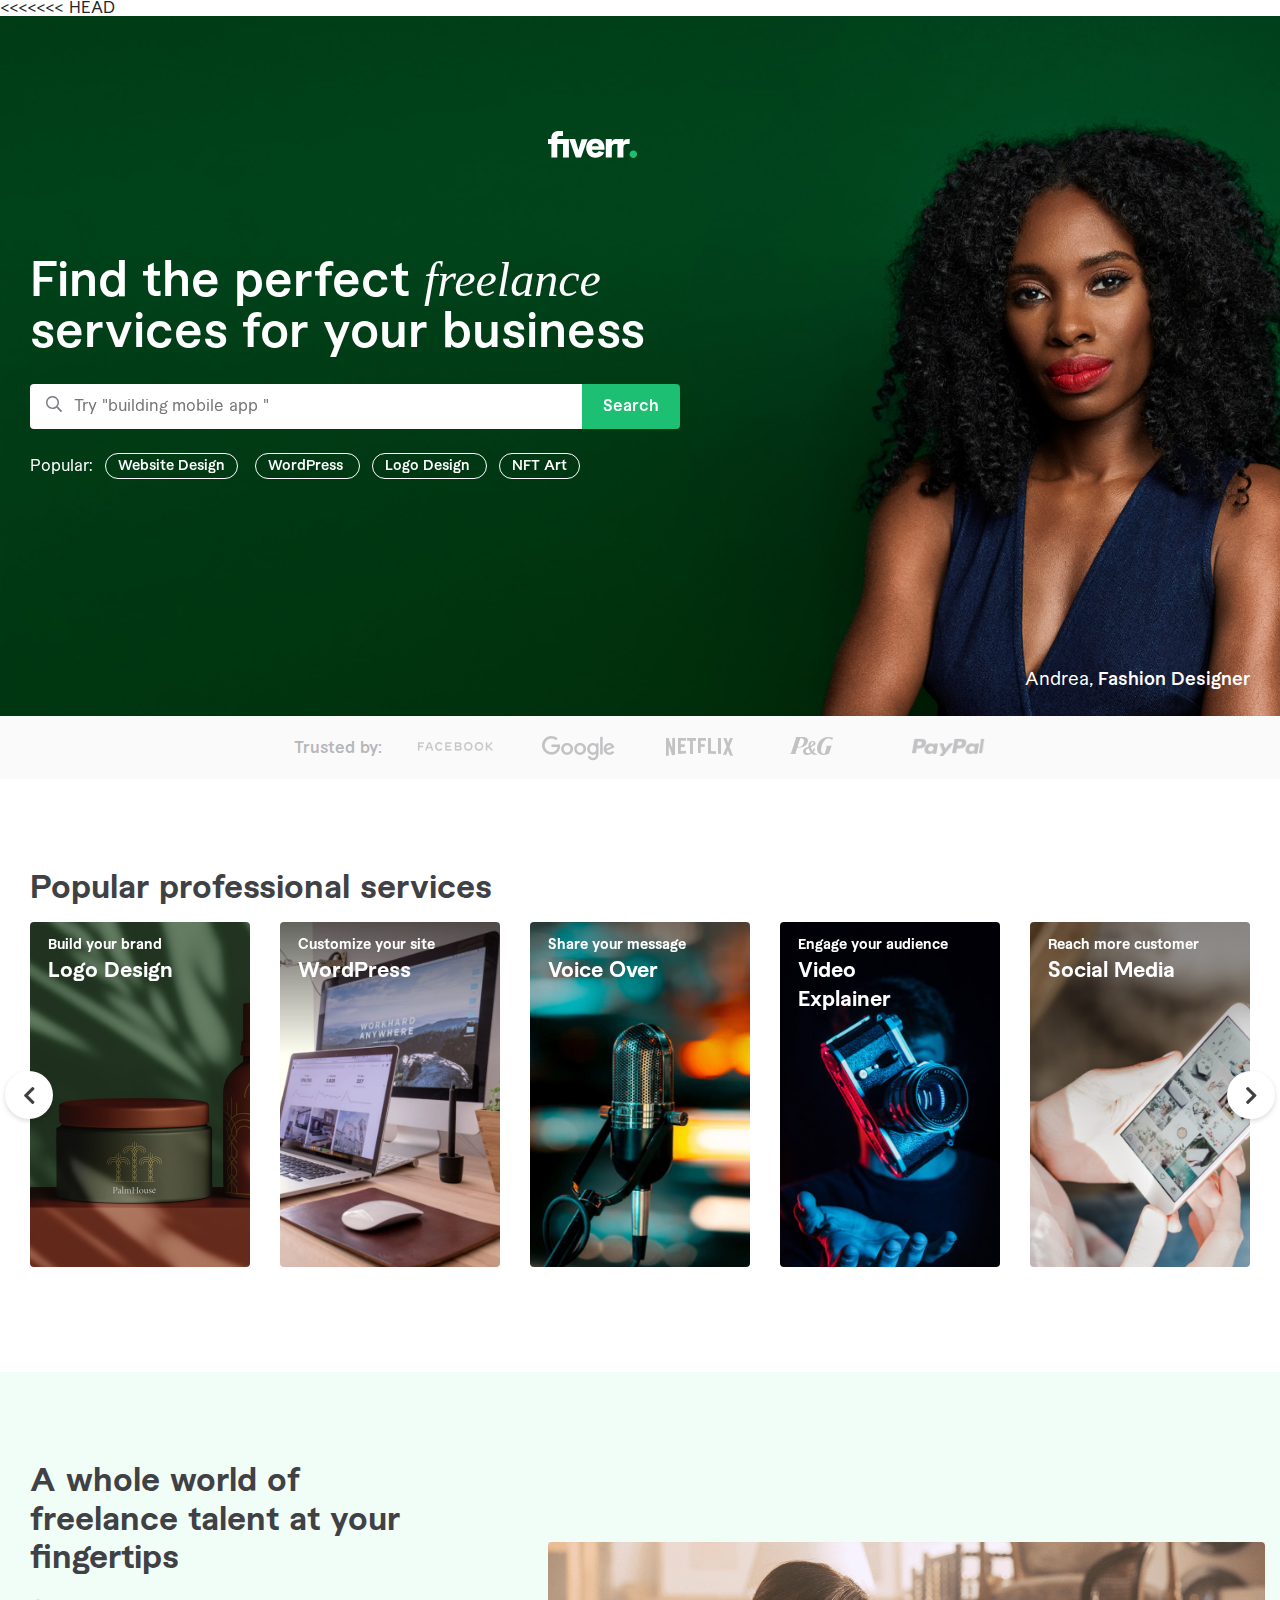
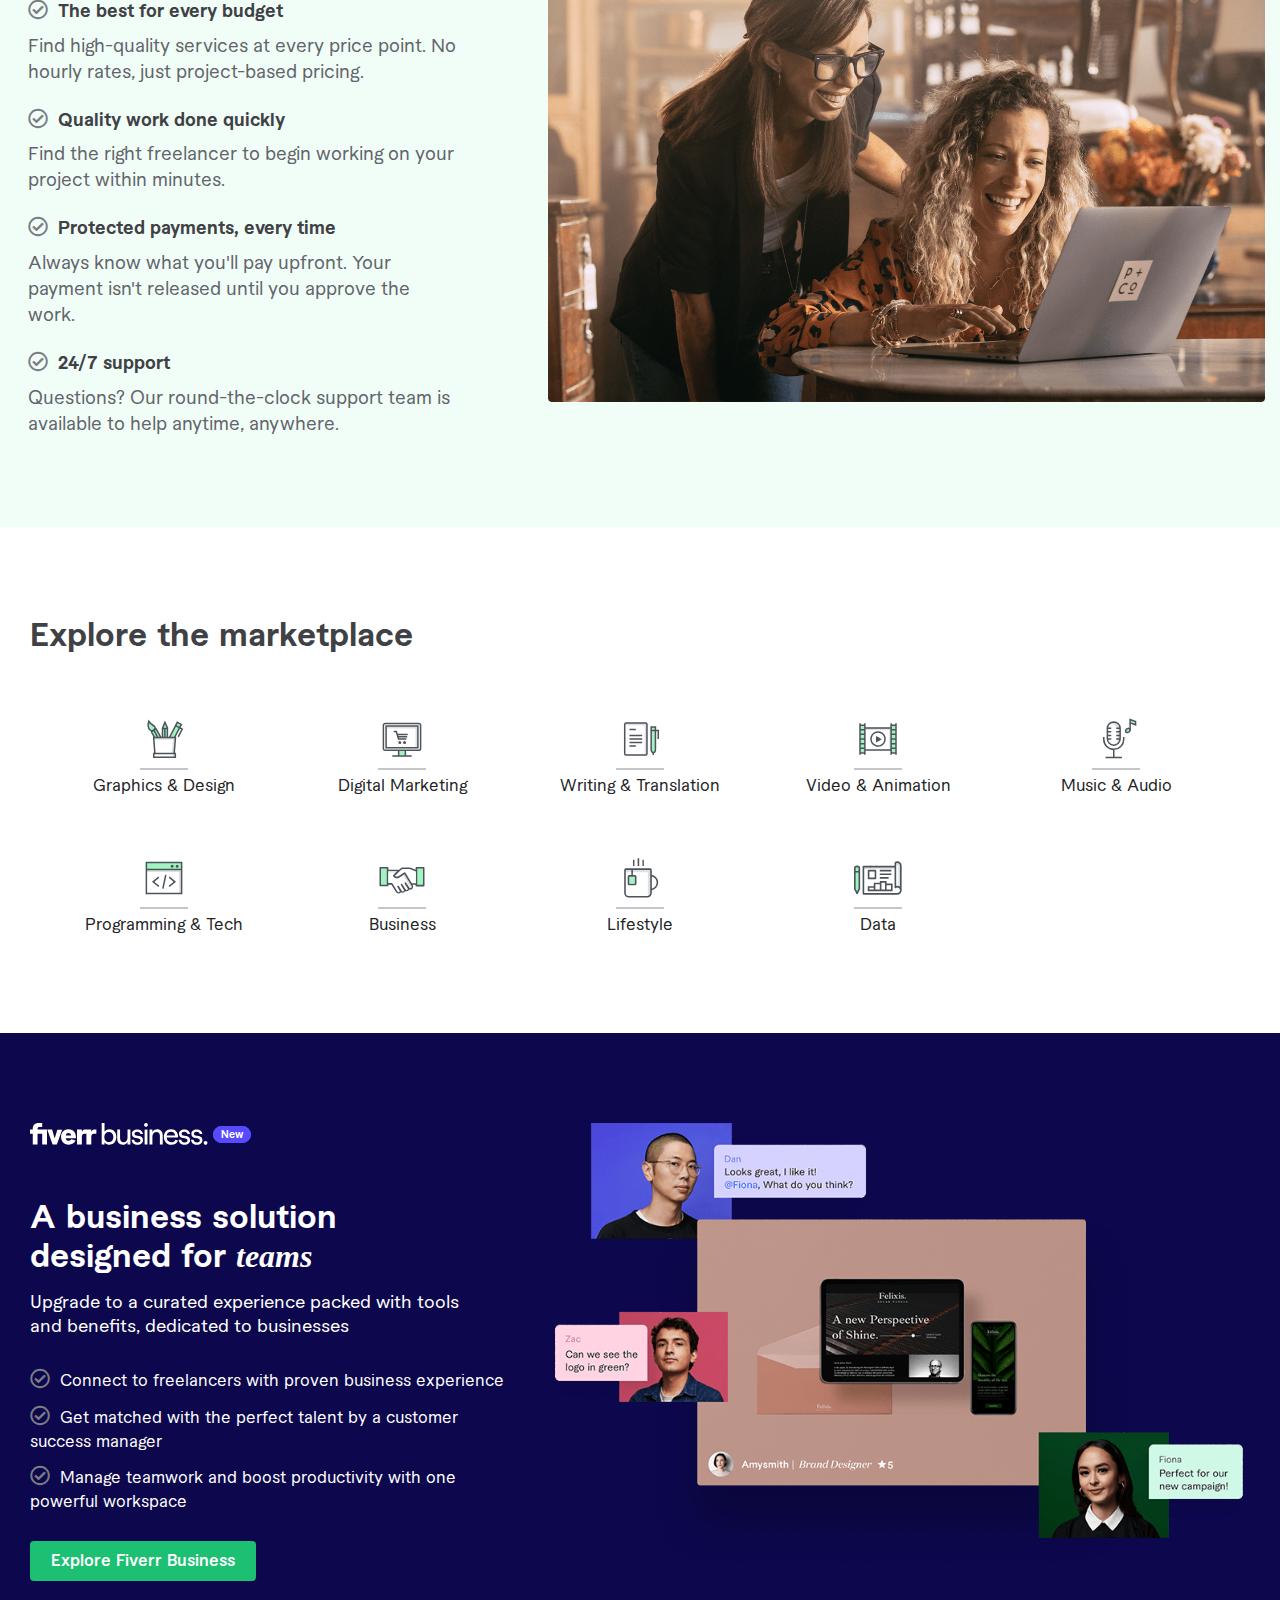
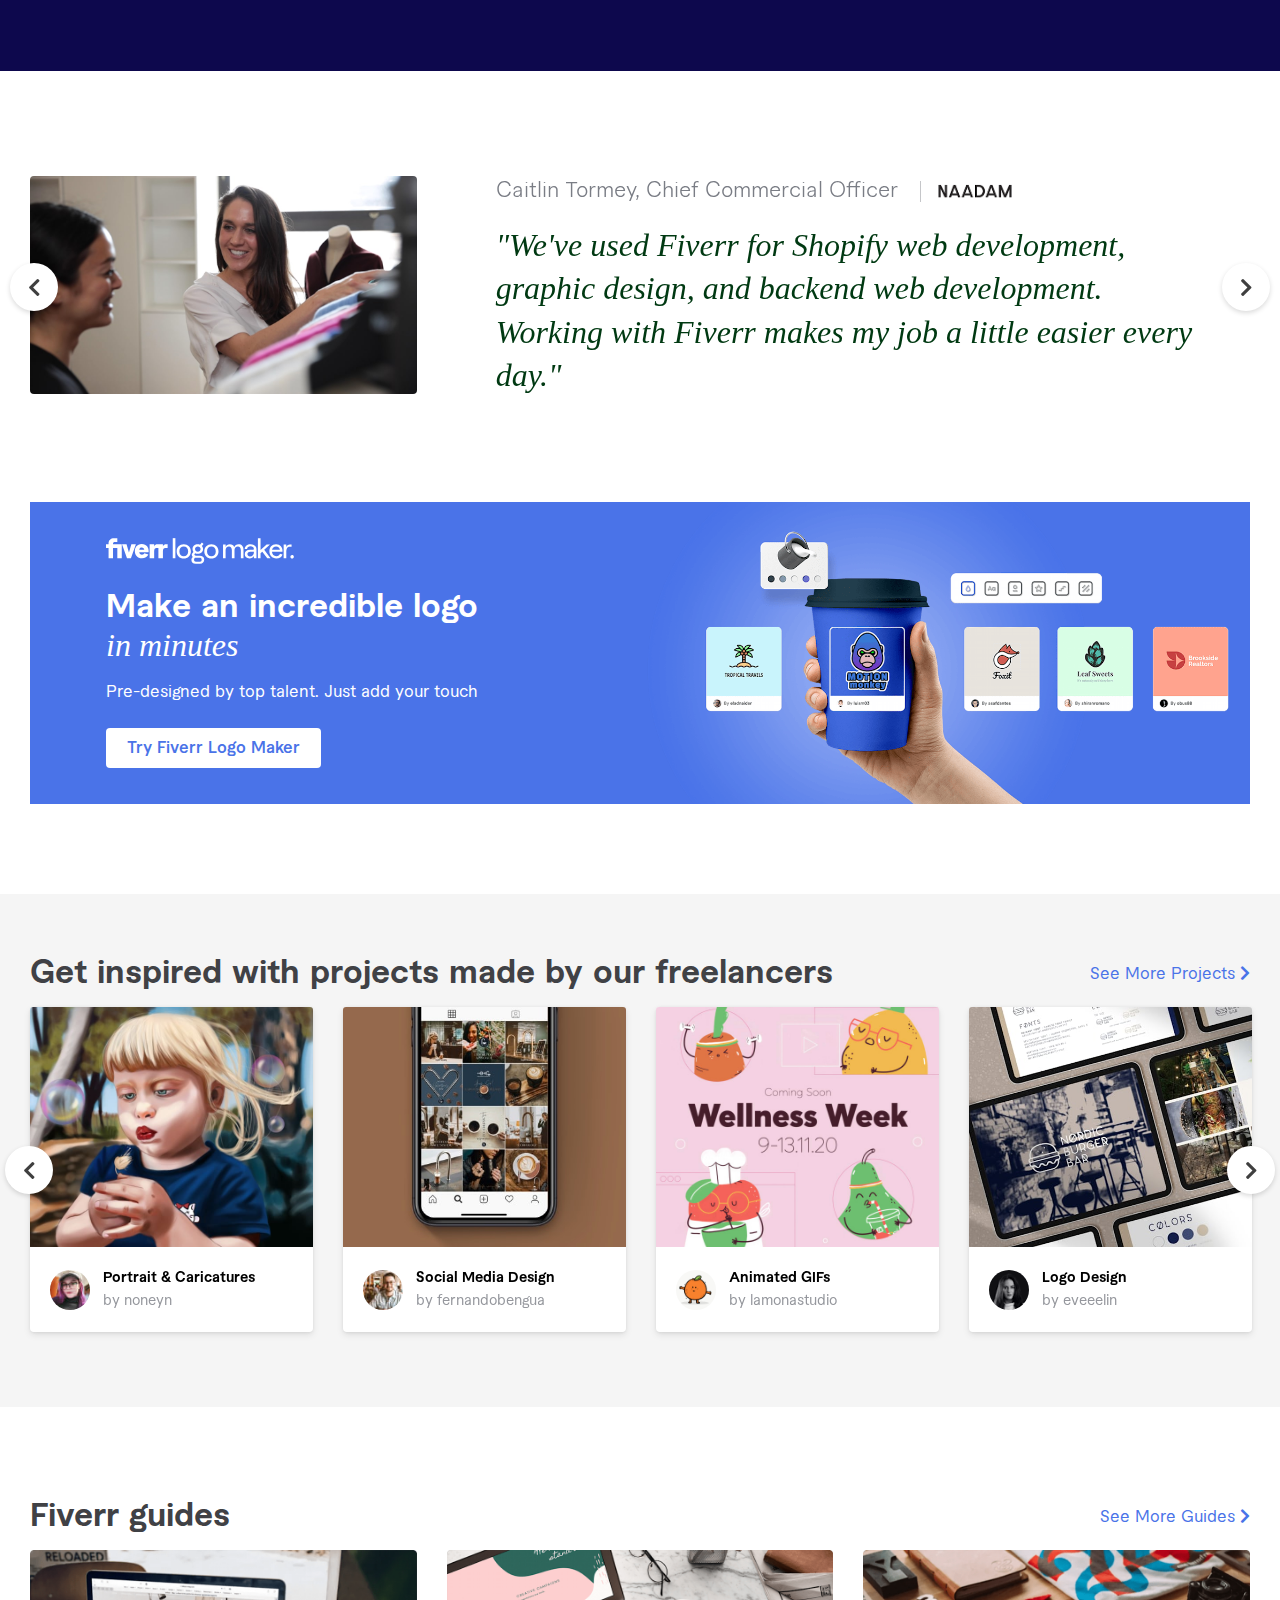
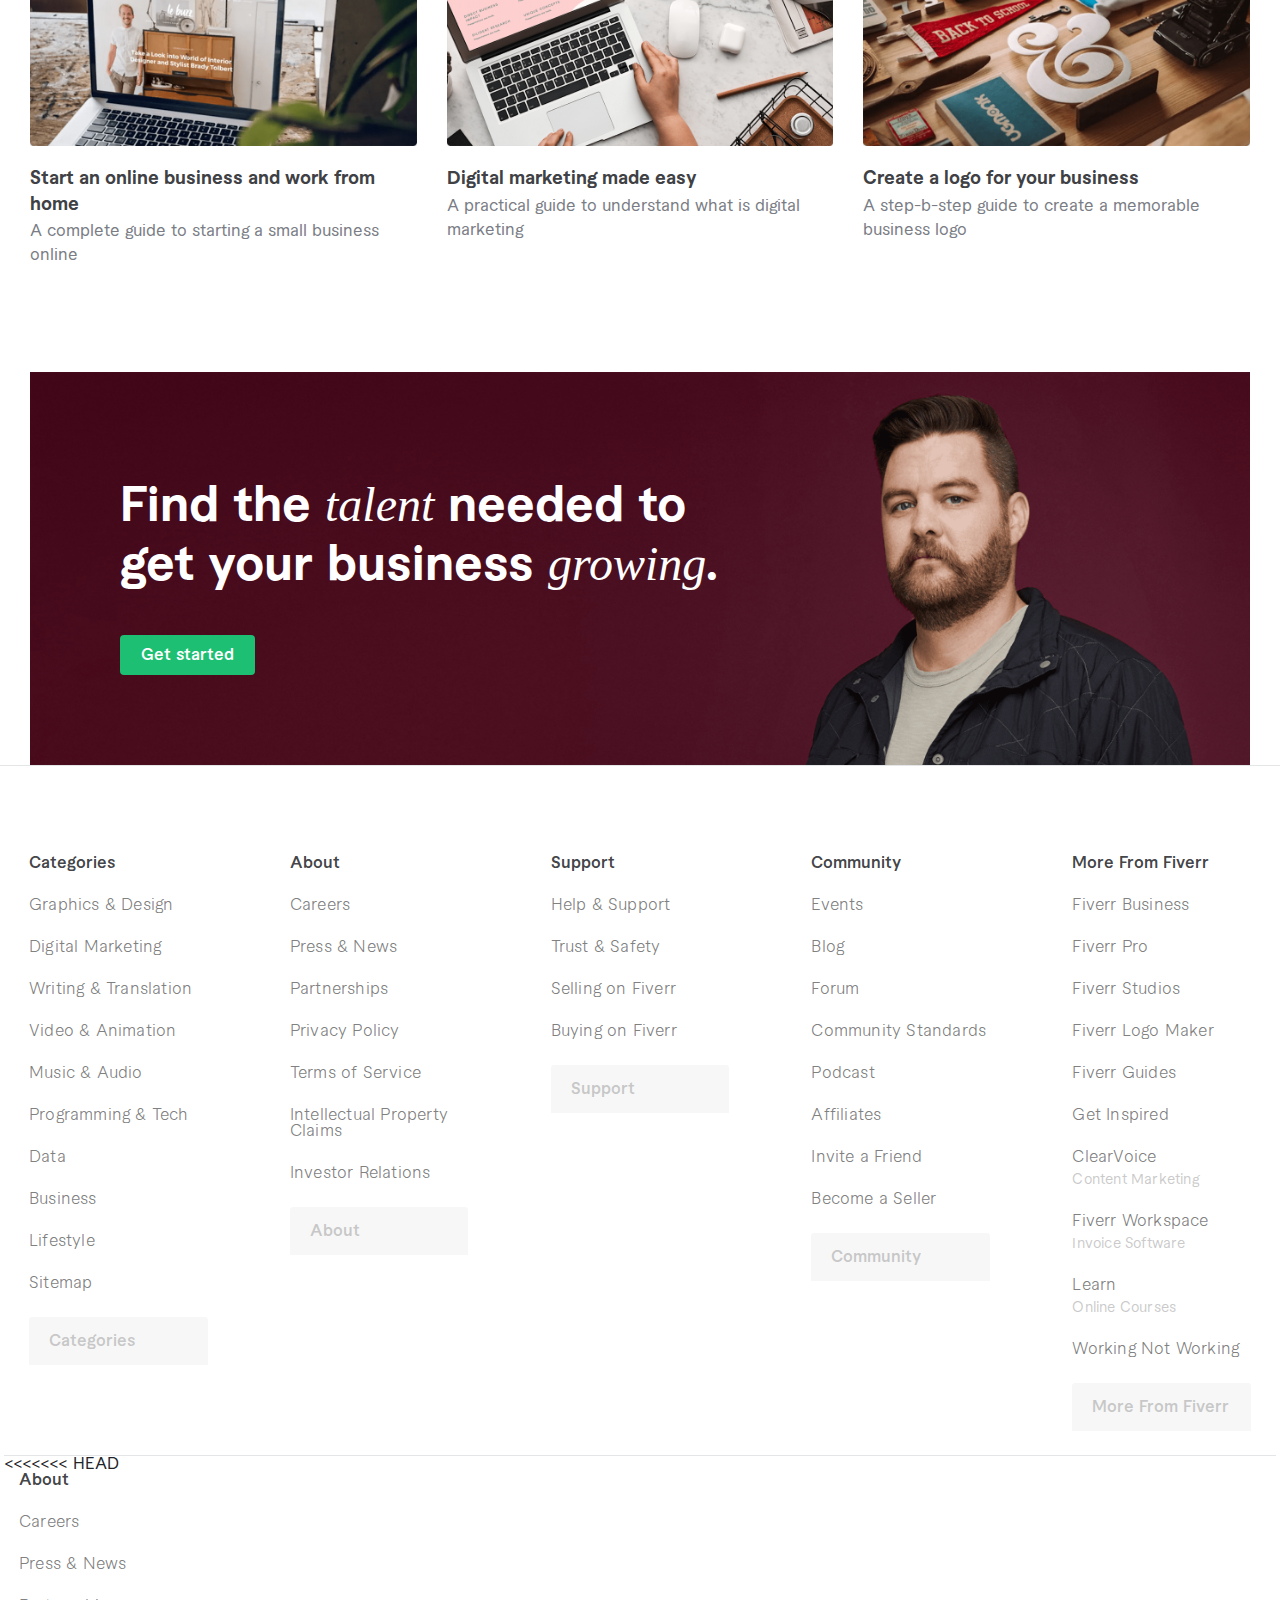
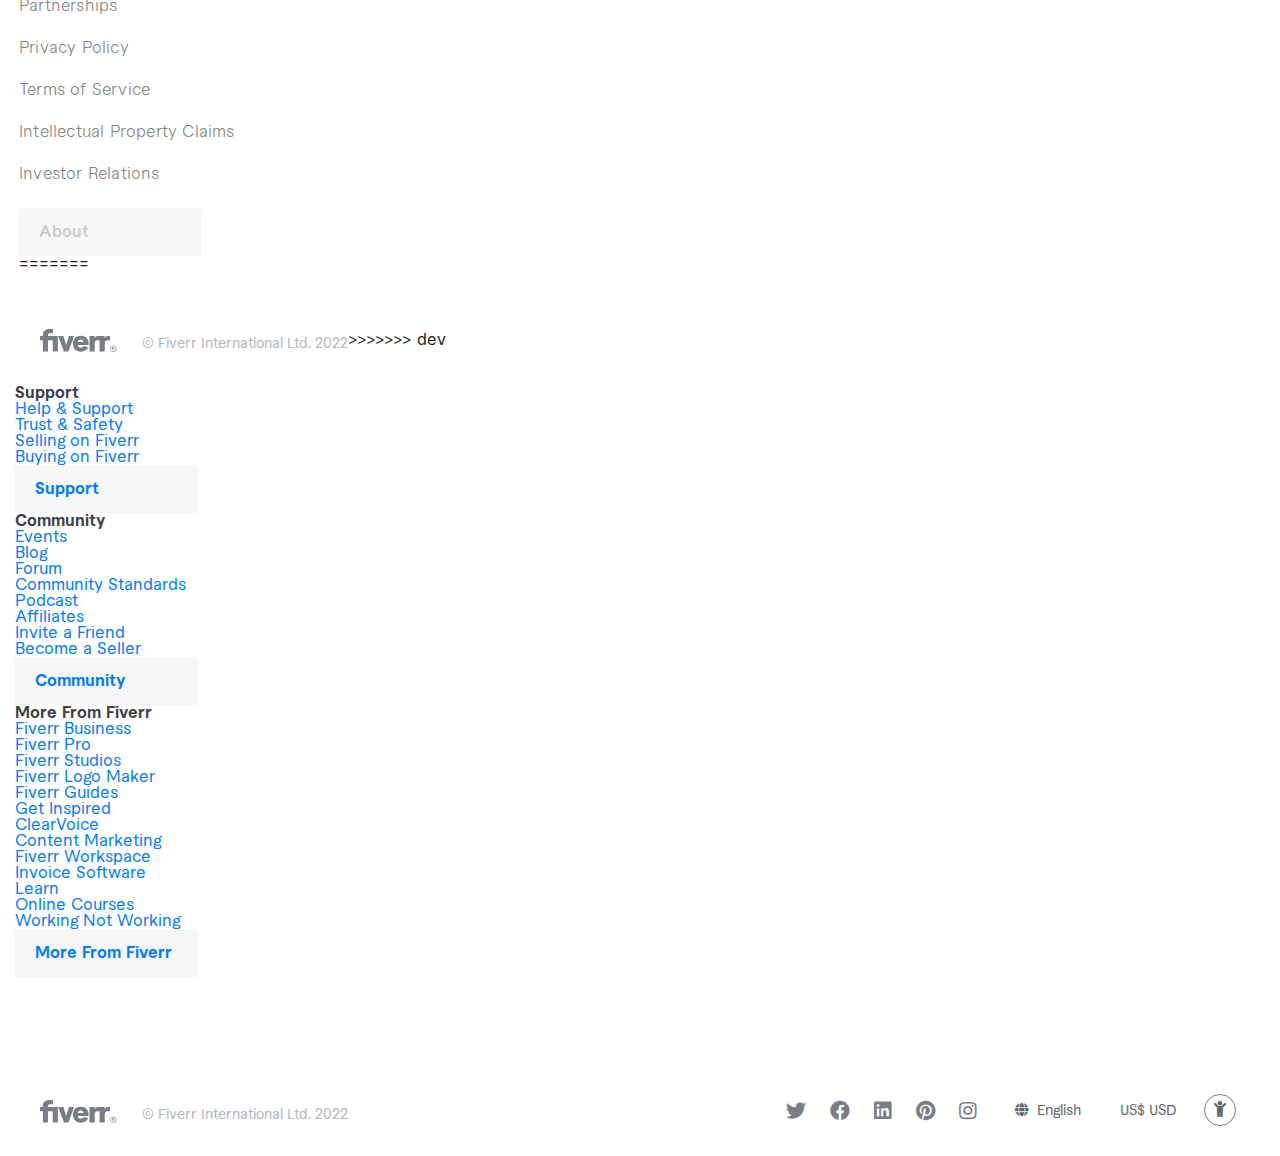
==== commit 22d0839d: "1" ====
--- a/index.html
+++ b/index.html
@@ -1,7 +1,6 @@
 <!DOCTYPE html>
 <html lang="en">
-
-<head>
+<<<<<<< HEAD <head>
   <title>Fiverr - Freelance Services Marketplace for Businesses</title>
   <!-- Required meta tags -->
   <meta charset="utf-8" />
@@ -28,403 +27,525 @@
   <link href="https://maxcdn.bootstrapcdn.com/bootstrap/4.0.0-alpha.6/css/bootstrap.min.css" rel="stylesheet">
   <!-- Custom CSS  -->
   <link rel="stylesheet" href="./css/style.css" />
-</head>
-
-<body>
-  <div id="main-header">
-    <header class="header__transparent" id="headerArea">
-      <div class="header__container wrapper--index">
-        <div class="header__content d-flex align-items-center">
-          <a onclick="toggleButton()" class="trigger-menu-icon" id='menu-toggle'>
-            <span class="fas fa-bars"></span>
-          </a>
-          <a class="main-logo" href="#">
-            <svg width="89" height="27" viewBox="0 0 89 27" fill="none" xmlns="http://www.w3.org/2000/svg" style="">
-              <g fill="#fff" class="first-path">
-                <path
-                  d="m81.6 13.1h-3.1c-2 0-3.1 1.5-3.1 4.1v9.3h-6v-13.4h-2.5c-2 0-3.1 1.5-3.1 4.1v9.3h-6v-18.4h6v2.8c1-2.2 2.3-2.8 4.3-2.8h7.3v2.8c1-2.2 2.3-2.8 4.3-2.8h2zm-25.2 5.6h-12.4c.3 2.1 1.6 3.2 3.7 3.2 1.6 0 2.7-.7 3.1-1.8l5.3 1.5c-1.3 3.2-4.5 5.1-8.4 5.1-6.5 0-9.5-5.1-9.5-9.5 0-4.3 2.6-9.4 9.1-9.4 6.9 0 9.2 5.2 9.2 9.1 0 .9 0 1.4-.1 1.8zm-5.7-3.5c-.1-1.6-1.3-3-3.3-3-1.9 0-3 .8-3.4 3zm-22.9 11.3h5.2l6.6-18.3h-6l-3.2 10.7-3.2-10.8h-6zm-24.4 0h5.9v-13.4h5.7v13.4h5.9v-18.4h-11.6v-1.1c0-1.2.9-2 2.2-2h3.5v-5h-4.4c-4.3 0-7.2 2.7-7.2 6.6v1.5h-3.4v5h3.4z">
-                </path>
-              </g>
-              <g fill="#1dbf73">
-                <path d="m85.3 27c2 0 3.7-1.7 3.7-3.7s-1.7-3.7-3.7-3.7-3.7 1.7-3.7 3.7 1.7 3.7 3.7 3.7z">
-                </path>
-              </g>
-            </svg>
-          </a>
-          <div id="header__search">
-            <div class="header__search-box">
-              <form action="">
-                <div class="search-icon">
-                  <svg fill="#7a7d85" width="16" height="16" viewBox="0 0 16 16" xmlns="http://www.w3.org/2000/svg">
-                    <path
-                      d="M15.8906 14.6531L12.0969 10.8594C12.025 10.7875 11.9313 10.75 11.8313 10.75H11.4187C12.4031 9.60938 13 8.125 13 6.5C13 2.90937 10.0906 0 6.5 0C2.90937 0 0 2.90937 0 6.5C0 10.0906 2.90937 13 6.5 13C8.125 13 9.60938 12.4031 10.75 11.4187V11.8313C10.75 11.9313 10.7906 12.025 10.8594 12.0969L14.6531 15.8906C14.8 16.0375 15.0375 16.0375 15.1844 15.8906L15.8906 15.1844C16.0375 15.0375 16.0375 14.8 15.8906 14.6531ZM6.5 11.5C3.7375 11.5 1.5 9.2625 1.5 6.5C1.5 3.7375 3.7375 1.5 6.5 1.5C9.2625 1.5 11.5 3.7375 11.5 6.5C11.5 9.2625 9.2625 11.5 6.5 11.5Z">
-                    </path>
-                  </svg>
-                </div>
-                <input type="search" autocomplete="off" placeholder="Find Services">
-                <button class="btn btn--submit">Search</button>
-              </form>
-            </div>
-          </div>
-          <nav class="navbar ml-auto">
-            <ul class="navbar__list">
-              <li class="navbar__list-item"><a class="item-link" href="">Fiverr Business</a></li>
-              <li class="navbar__list-item"><a class="item-link" href="">Explore</a></li>
-              <li class="navbar__list-item">
-                <a class="item-link" href=""><i class="fas fa-globe"></i>English</a>
+  </head>
+
+  <body>
+    <div id="main-header">
+      <header class="header__transparent" id="headerArea">
+        <div class="header__container wrapper--index">
+          <div class="header__content d-flex align-items-center">
+            <a onclick="toggleButton()" class="trigger-menu-icon" id='menu-toggle'>
+              <span class="fas fa-bars"></span>
+            </a>
+            <a class="main-logo" href="#">
+              <svg width="89" height="27" viewBox="0 0 89 27" fill="none" xmlns="http://www.w3.org/2000/svg" style="">
+                <g fill="#fff" class="first-path">
+                  <path
+                    d="m81.6 13.1h-3.1c-2 0-3.1 1.5-3.1 4.1v9.3h-6v-13.4h-2.5c-2 0-3.1 1.5-3.1 4.1v9.3h-6v-18.4h6v2.8c1-2.2 2.3-2.8 4.3-2.8h7.3v2.8c1-2.2 2.3-2.8 4.3-2.8h2zm-25.2 5.6h-12.4c.3 2.1 1.6 3.2 3.7 3.2 1.6 0 2.7-.7 3.1-1.8l5.3 1.5c-1.3 3.2-4.5 5.1-8.4 5.1-6.5 0-9.5-5.1-9.5-9.5 0-4.3 2.6-9.4 9.1-9.4 6.9 0 9.2 5.2 9.2 9.1 0 .9 0 1.4-.1 1.8zm-5.7-3.5c-.1-1.6-1.3-3-3.3-3-1.9 0-3 .8-3.4 3zm-22.9 11.3h5.2l6.6-18.3h-6l-3.2 10.7-3.2-10.8h-6zm-24.4 0h5.9v-13.4h5.7v13.4h5.9v-18.4h-11.6v-1.1c0-1.2.9-2 2.2-2h3.5v-5h-4.4c-4.3 0-7.2 2.7-7.2 6.6v1.5h-3.4v5h3.4z">
+                  </path>
+                </g>
+                <g fill="#1dbf73">
+                  <path d="m85.3 27c2 0 3.7-1.7 3.7-3.7s-1.7-3.7-3.7-3.7-3.7 1.7-3.7 3.7 1.7 3.7 3.7 3.7z">
+                  </path>
+                </g>
+              </svg>
+            </a>
+            <div id="header__search">
+              <div class="header__search-box">
+                <form action="">
+                  <div class="search-icon">
+                    <svg fill="#7a7d85" width="16" height="16" viewBox="0 0 16 16" xmlns="http://www.w3.org/2000/svg">
+                      <path
+                        d="M15.8906 14.6531L12.0969 10.8594C12.025 10.7875 11.9313 10.75 11.8313 10.75H11.4187C12.4031 9.60938 13 8.125 13 6.5C13 2.90937 10.0906 0 6.5 0C2.90937 0 0 2.90937 0 6.5C0 10.0906 2.90937 13 6.5 13C8.125 13 9.60938 12.4031 10.75 11.4187V11.8313C10.75 11.9313 10.7906 12.025 10.8594 12.0969L14.6531 15.8906C14.8 16.0375 15.0375 16.0375 15.1844 15.8906L15.8906 15.1844C16.0375 15.0375 16.0375 14.8 15.8906 14.6531ZM6.5 11.5C3.7375 11.5 1.5 9.2625 1.5 6.5C1.5 3.7375 3.7375 1.5 6.5 1.5C9.2625 1.5 11.5 3.7375 11.5 6.5C11.5 9.2625 9.2625 11.5 6.5 11.5Z">
+                      </path>
+                    </svg>
+                    =======
+
+                    <head>
+                      <title>Fiverr - Freelance Services Marketplace for Businesses</title>
+                      <!-- Required meta tags -->
+                      <meta charset="utf-8" />
+                      <meta name="viewport" content="width=device-width, initial-scale=1, shrink-to-fit=no" />
+                      <!-- Favicon -->
+                      <link rel="shortcut icon" href="./images/favicon.ico" />
+
+                      <!-- Font Awesome 5  -->
+                      <link rel="stylesheet"
+                        href="https://cdnjs.cloudflare.com/ajax/libs/font-awesome/5.15.4/css/all.min.css" />
+
+                      <!-- Line Awsome  -->
+                      <link rel="stylesheet"
+                        href="https://maxst.icons8.com/vue-static/landings/line-awesome/line-awesome/1.3.0/css/line-awesome.min.css" />
+
+                      <!-- Animate  -->
+                      <link rel="stylesheet"
+                        href="https://cdnjs.cloudflare.com/ajax/libs/animate.css/4.1.1/animate.min.css" />
+
+                      <!-- Slick  -->
+                      <link rel="stylesheet" href="./libs/Slick/slick.css" />
+                      <link rel="stylesheet" href="./libs/Slick/slick-theme.css" />
+
+                      <!-- Bootstrap CSS -->
+                      <link rel="stylesheet"
+                        href="https://stackpath.bootstrapcdn.com/bootstrap/4.3.1/css/bootstrap.min.css" />
+                      <link href="https://maxcdn.bootstrapcdn.com/bootstrap/4.0.0-alpha.6/css/bootstrap.min.css"
+                        rel="stylesheet">
+                      <!-- Custom CSS  -->
+                      <link rel="stylesheet" href="./css/style.css" />
+                    </head>
+
+                    <body>
+                      <div id="main-header">
+                        <header class="header__transparent" id="headerArea">
+                          <div class="header__container wrapper--index section--index">
+                            <div class="header__content d-flex align-items-center">
+                              <a onclick="toggleButton()" class="trigger-menu-icon" id='menu-toggle'>
+                                <span class="fas fa-bars"></span>
+                              </a>
+                              <a class="main-logo" href="#">
+                                <svg width="89" height="27" viewBox="0 0 89 27" fill="none"
+                                  xmlns="http://www.w3.org/2000/svg" style="">
+                                  <g fill="#fff" class="first-path">
+                                    <path
+                                      d="m81.6 13.1h-3.1c-2 0-3.1 1.5-3.1 4.1v9.3h-6v-13.4h-2.5c-2 0-3.1 1.5-3.1 4.1v9.3h-6v-18.4h6v2.8c1-2.2 2.3-2.8 4.3-2.8h7.3v2.8c1-2.2 2.3-2.8 4.3-2.8h2zm-25.2 5.6h-12.4c.3 2.1 1.6 3.2 3.7 3.2 1.6 0 2.7-.7 3.1-1.8l5.3 1.5c-1.3 3.2-4.5 5.1-8.4 5.1-6.5 0-9.5-5.1-9.5-9.5 0-4.3 2.6-9.4 9.1-9.4 6.9 0 9.2 5.2 9.2 9.1 0 .9 0 1.4-.1 1.8zm-5.7-3.5c-.1-1.6-1.3-3-3.3-3-1.9 0-3 .8-3.4 3zm-22.9 11.3h5.2l6.6-18.3h-6l-3.2 10.7-3.2-10.8h-6zm-24.4 0h5.9v-13.4h5.7v13.4h5.9v-18.4h-11.6v-1.1c0-1.2.9-2 2.2-2h3.5v-5h-4.4c-4.3 0-7.2 2.7-7.2 6.6v1.5h-3.4v5h3.4z">
+                                    </path>
+                                  </g>
+                                  <g fill="#1dbf73">
+                                    <path
+                                      d="m85.3 27c2 0 3.7-1.7 3.7-3.7s-1.7-3.7-3.7-3.7-3.7 1.7-3.7 3.7 1.7 3.7 3.7 3.7z">
+                                    </path>
+                                  </g>
+                                </svg>
+                              </a>
+                              <div id="header__search">
+                                <div class="header__search-box">
+                                  <form action="">
+                                    <div class="search-icon">
+                                      <svg fill="#7a7d85" width="16" height="16" viewBox="0 0 16 16"
+                                        xmlns="http://www.w3.org/2000/svg">
+                                        <path
+                                          d="M15.8906 14.6531L12.0969 10.8594C12.025 10.7875 11.9313 10.75 11.8313 10.75H11.4187C12.4031 9.60938 13 8.125 13 6.5C13 2.90937 10.0906 0 6.5 0C2.90937 0 0 2.90937 0 6.5C0 10.0906 2.90937 13 6.5 13C8.125 13 9.60938 12.4031 10.75 11.4187V11.8313C10.75 11.9313 10.7906 12.025 10.8594 12.0969L14.6531 15.8906C14.8 16.0375 15.0375 16.0375 15.1844 15.8906L15.8906 15.1844C16.0375 15.0375 16.0375 14.8 15.8906 14.6531ZM6.5 11.5C3.7375 11.5 1.5 9.2625 1.5 6.5C1.5 3.7375 3.7375 1.5 6.5 1.5C9.2625 1.5 11.5 3.7375 11.5 6.5C11.5 9.2625 9.2625 11.5 6.5 11.5Z">
+                                        </path>
+                                      </svg>
+                                    </div>
+                                    <input type="search" autocomplete="off" placeholder="Find Services">
+                                    <button class="btn btn--submit">Search</button>
+                                  </form>
+                                </div>
+                              </div>
+                              <nav class="navbar ml-auto">
+                                <ul class="navbar__list">
+                                  <li class="navbar__list-item"><a class="item-link" href="">Fiverr Business</a></li>
+                                  <li class="navbar__list-item"><a class="item-link" href="">Explore</a></li>
+                                  <li class="navbar__list-item">
+                                    <a class="item-link" href=""><i class="fas fa-globe"></i>English</a>
+                                  </li>
+                                  <li class="navbar__list-item"><a class="item-link" href="">US$ USD</a></li>
+                                  <li class="navbar__list-item"><a class="item-link" href="/start_selling.html">Become a
+                                      Seller</a></li>
+                                  <li class="navbar__list-item"><a class="item-link" href="">Sign in</a></li>
+                                  <li class="navbar__list-item">
+                                    <a class="item-link" id="join-Btn" href="">Join</a>
+                                  </li>
+                                </ul>
+                              </nav>
+                              >>>>>>> dev
+                            </div>
+                            <input type="search" autocomplete="off" placeholder="Find Services">
+                            <button class="btn btn--submit">Search</button>
+                </form>
+              </div>
+            </div>
+            <nav class="navbar ml-auto">
+              <ul class="navbar__list">
+                <li class="navbar__list-item"><a class="item-link" href="">Fiverr Business</a></li>
+                <li class="navbar__list-item"><a class="item-link" href="">Explore</a></li>
+                <li class="navbar__list-item">
+                  <a class="item-link" href=""><i class="fas fa-globe"></i>English</a>
+                </li>
+                <li class="navbar__list-item"><a class="item-link" href="">US$ USD</a></li>
+                <li class="navbar__list-item"><a class="item-link" href="/start_selling.html">Become a
+                    Seller</a></li>
+                <li class="navbar__list-item"><a class="item-link" href="">Sign in</a></li>
+                <li class="navbar__list-item">
+                  <a class="item-link" id="join-Btn" href="">Join</a>
+                </li>
+              </ul>
+            </nav>
+          </div>
+        </div>
+      </header>
+      <div id="categories__menu">
+        <nav class="categories__menu-list">
+          <ul class="categories d-flex">
+            <li class="categories-item"><a href="">Graphics &
+                Design</a></li>
+            <li class="categories-item"><a href="">Digital
+                Marketing</a></li>
+            <li class="categories-item"><a href="">Writing &
+                Translation</a></li>
+            <li class="categories-item"><a href="">Video &
+                Animation</a></li>
+            <li class="categories-item"><a href="">Music & Audio</a>
+            </li>
+            <li class="categories-item"><a href="">Programming &
+                Tech</a></li>
+            <li class="categories-item"><a href="">Business</a></li>
+            <li class="categories-item"><a href="">Lifestyle</a>
+            </li>
+            <li class="categories-item"><a href="">Trending</a></li>
+          </ul>
+        </nav>
+      </div>
+    </div>
+    <div class="sidebar" id="wrapper">
+      <div class="sidebar__btn-area">
+        <button class="btn btn--submit">
+          Join Fiverr
+        </button>
+      </div>
+
+      <nav class="nav__bar" role="navigation">
+        <ul class="nav__list">
+          <li>
+            <a href="#">Sign in</a>
+          </li>
+          <li>
+            <input id="group-1" type="checkbox" hidden />
+            <label for="group-1"><span class="fas fa-chevron-down"></span>Browse Categories</label>
+            <ul class="group-list">
+              <li>
+                <input id="sub-group-1" type="checkbox" hidden />
+                <label for="sub-group-1"><span class="fas fa-chevron-down"></span>Graphics & Design</label>
+                <ul class="sub-group-list">
+                  <li><a href="#">2nd level nav item</a></li>
+                  <li><a href="#">2nd level nav item</a></li>
+                  <li><a href="#">2nd level nav item</a></li>
+                  <li>
+                    <input id="sub-sub-group-1" type="checkbox" hidden />
+                    <label for="sub-sub-group-1"><span class="fas fa-chevron-down"></span> Third
+                      level</label>
+                    <ul class="sub-sub-group-list">
+                      <li><a href="#">3rd level nav item</a></li>
+                      <li><a href="#">3rd level nav item</a></li>
+                      <li><a href="#">3rd level nav item</a></li>
+                    </ul>
+                  </li>
+                </ul>
               </li>
-              <li class="navbar__list-item"><a class="item-link" href="">US$ USD</a></li>
-              <li class="navbar__list-item"><a class="item-link" href="/start_selling.html">Become a
-                  Seller</a></li>
-              <li class="navbar__list-item"><a class="item-link" href="">Sign in</a></li>
-              <li class="navbar__list-item">
-                <a class="item-link" id="join-Btn" href="">Join</a>
+              <li>
+                <input id="sub-group-2" type="checkbox" hidden />
+                <label for="sub-group-2"><span class="fas fa-chevron-down"></span>Digital Marketing</label>
+                <ul class="sub-group-list">
+                  <li><a href="#">2nd level nav item</a></li>
+                  <li><a href="#">2nd level nav item</a></li>
+                  <li><a href="#">2nd level nav item</a></li>
+                  <li>
+                    <input id="sub-sub-group-2" type="checkbox" hidden />
+                    <label for="sub-sub-group-2"><span class="fas fa-chevron-down"></span> Third
+                      level</label>
+                    <ul class="sub-sub-group-list">
+                      <li><a href="#">3rd level nav item</a></li>
+                      <li><a href="#">3rd level nav item</a></li>
+                      <li><a href="#">3rd level nav item</a></li>
+                    </ul>
+                  </li>
+                </ul>
+              </li>
+              <li>
+                <input id="sub-group-3" type="checkbox" hidden />
+                <label for="sub-group-3"><span class="fas fa-chevron-down"></span>Writing &
+                  Translation</label>
+                <ul class="sub-group-list">
+                  <li><a href="#">2nd level nav item</a></li>
+                  <li><a href="#">2nd level nav item</a></li>
+                  <li><a href="#">2nd level nav item</a></li>
+                  <li>
+                    <input id="sub-sub-group-3" type="checkbox" hidden />
+                    <label for="sub-sub-group-3"><span class="fas fa-chevron-down"></span> Third
+                      level</label>
+                    <ul class="sub-sub-group-list">
+                      <li><a href="#">3rd level nav item</a></li>
+                      <li><a href="#">3rd level nav item</a></li>
+                      <li><a href="#">3rd level nav item</a></li>
+                    </ul>
+                  </li>
+                </ul>
+              </li>
+              <li>
+                <input id="sub-group-4" type="checkbox" hidden />
+                <label for="sub-group-4"><span class="fas fa-chevron-down"></span>Video & Animation</label>
+                <ul class="sub-group-list">
+                  <li><a href="#">2nd level nav item</a></li>
+                  <li><a href="#">2nd level nav item</a></li>
+                  <li><a href="#">2nd level nav item</a></li>
+                  <li>
+                    <input id="sub-sub-group-4" type="checkbox" hidden />
+                    <label for="sub-sub-group-4"><span class="fas fa-chevron-down"></span> Third
+                      level</label>
+                    <ul class="sub-sub-group-list">
+                      <li><a href="#">3rd level nav item</a></li>
+                      <li><a href="#">3rd level nav item</a></li>
+                      <li><a href="#">3rd level nav item</a></li>
+                    </ul>
+                  </li>
+                </ul>
+              </li>
+              <li>
+                <input id="sub-group-5" type="checkbox" hidden />
+                <label for="sub-group-5"><span class="fas fa-chevron-down"></span>Music & Audio</label>
+                <ul class="sub-group-list">
+                  <li><a href="#">2nd level nav item</a></li>
+                  <li><a href="#">2nd level nav item</a></li>
+                  <li><a href="#">2nd level nav item</a></li>
+                  <li>
+                    <input id="sub-sub-group-5" type="checkbox" hidden />
+                    <label for="sub-sub-group-5"><span class="fas fa-chevron-down"></span> Third
+                      level</label>
+                    <ul class="sub-sub-group-list">
+                      <li><a href="#">3rd level nav item</a></li>
+                      <li><a href="#">3rd level nav item</a></li>
+                      <li><a href="#">3rd level nav item</a></li>
+                    </ul>
+                  </li>
+                </ul>
+              </li>
+              <li>
+                <input id="sub-group-6" type="checkbox" hidden />
+                <label for="sub-group-6"><span class="fas fa-chevron-down"></span>Programming & Tech</label>
+                <ul class="sub-group-list">
+                  <li><a href="#">2nd level nav item</a></li>
+                  <li><a href="#">2nd level nav item</a></li>
+                  <li><a href="#">2nd level nav item</a></li>
+                  <li>
+                    <input id="sub-sub-group-6" type="checkbox" hidden />
+                    <label for="sub-sub-group-6"><span class="fas fa-chevron-down"></span> Third
+                      level</label>
+                    <ul class="sub-sub-group-list">
+                      <li><a href="#">3rd level nav item</a></li>
+                      <li><a href="#">3rd level nav item</a></li>
+                      <li><a href="#">3rd level nav item</a></li>
+                    </ul>
+                  </li>
+                </ul>
+              </li>
+              <li>
+                <input id="sub-group-7" type="checkbox" hidden />
+                <label for="sub-group-7"><span class="fas fa-chevron-down"></span>Data</label>
+                <ul class="sub-group-list">
+                  <li><a href="#">2nd level nav item</a></li>
+                  <li><a href="#">2nd level nav item</a></li>
+                  <li><a href="#">2nd level nav item</a></li>
+                  <li>
+                    <input id="sub-sub-group-7" type="checkbox" hidden />
+                    <label for="sub-sub-group-7"><span class="fas fa-chevron-down"></span> Third
+                      level</label>
+                    <ul class="sub-sub-group-list">
+                      <li><a href="#">3rd level nav item</a></li>
+                      <li><a href="#">3rd level nav item</a></li>
+                      <li><a href="#">3rd level nav item</a></li>
+                    </ul>
+                  </li>
+                </ul>
+              </li>
+              <li>
+                <input id="sub-group-8" type="checkbox" hidden />
+                <label for="sub-group-8"><span class="fas fa-chevron-down"></span>Business</label>
+                <ul class="sub-group-list">
+                  <li><a href="#">2nd level nav item</a></li>
+                  <li><a href="#">2nd level nav item</a></li>
+                  <li><a href="#">2nd level nav item</a></li>
+                  <li>
+                    <input id="sub-sub-group-8" type="checkbox" hidden />
+                    <label for="sub-sub-group-8"><span class="fas fa-chevron-down"></span> Third
+                      level</label>
+                    <ul class="sub-sub-group-list">
+                      <li><a href="#">3rd level nav item</a></li>
+                      <li><a href="#">3rd level nav item</a></li>
+                      <li><a href="#">3rd level nav item</a></li>
+                    </ul>
+                  </li>
+                </ul>
+              </li>
+              <li>
+                <input id="sub-group-9" type="checkbox" hidden />
+                <label for="sub-group-9"><span class="fas fa-chevron-down"></span>Lifestyle</label>
+                <ul class="sub-group-list">
+                  <li><a href="#">2nd level nav item</a></li>
+                  <li><a href="#">2nd level nav item</a></li>
+                  <li><a href="#">2nd level nav item</a></li>
+                  <li>
+                    <input id="sub-sub-group-9" type="checkbox" hidden />
+                    <label for="sub-sub-group-9"><span class="fas fa-chevron-down"></span> Third
+                      level</label>
+                    <ul class="sub-sub-group-list">
+                      <li><a href="#">3rd level nav item</a></li>
+                      <li><a href="#">3rd level nav item</a></li>
+                      <li><a href="#">3rd level nav item</a></li>
+                    </ul>
+                  </li>
+                </ul>
               </li>
             </ul>
-          </nav>
-        </div>
-      </div>
-    </header>
-    <div id="categories__menu">
-      <nav class="categories__menu-list">
-        <ul class="categories d-flex">
-          <li class="categories-item"><a href="">Graphics &
-              Design</a></li>
-          <li class="categories-item"><a href="">Digital
-              Marketing</a></li>
-          <li class="categories-item"><a href="">Writing &
-              Translation</a></li>
-          <li class="categories-item"><a href="">Video &
-              Animation</a></li>
-          <li class="categories-item"><a href="">Music & Audio</a>
           </li>
-          <li class="categories-item"><a href="">Programming &
-              Tech</a></li>
-          <li class="categories-item"><a href="">Business</a></li>
-          <li class="categories-item"><a href="">Lifestyle</a>
+          <li>
+            <input id="group-4" type="checkbox" hidden />
+            <label for="group-4"><span class="fas fa-chevron-down"></span>Explore</label>
+            <ul class="group-list">
+              <li><a href="#">Discover</a></li>
+              <li><a href="#">Guides</a></li>
+              <li><a href="#">Learn</a></li>
+              <li><a href="#">Logo Maker</a></li>
+              <li><a href="#">Community</a></li>
+              <li><a href="#">Podcast</a></li>
+              <li><a href="#">Blog</a></li>
+            </ul>
           </li>
-          <li class="categories-item"><a href="">Trending</a></li>
+          <li><a href="#" style="font-weight: 600;
+                    color: rgb(2 ,194, 169);">Fiverr Pro</a></li>
+          <li><a href="#" style="    font-weight: 600;
+                    color: rgb(29, 191, 115);">Fiverr Business</a>
+          </li>
+          <li>
+            <h6 class="title-submenu">General</h6>
+          </li>
+          <li><a href="#">Home</a></li>
+          <li>
+            <input id="group-2" type="checkbox" hidden />
+            <label for="group-2"><span class="fas fa-chevron-down"></span>English <i class="fa fa-globe"></i></label>
+            <ul class="group-list">
+              <li><a href="#">English</a></li>
+              <li><a href="#">Deutsch</a></li>
+              <li><a href="#">Español</a></li>
+              <li><a href="#">Français</a></li>
+              <li><a href="#">Português</a></li>
+              <li><a href="#">Italiano</a></li>
+              <li><a href="#">Nederlands</a></li>
+            </ul>
+          </li>
+          <li>
+            <input id="group-3" type="checkbox" hidden />
+            <label for="group-3"><span class="fas fa-chevron-down"></span>US$ USD</label>
+            <ul class="group-list">
+              <li><a href="#">USD - US$</a></li>
+              <li><a href="#">EUR - €</a></li>
+              <li><a href="#">GBP - £</a></li>
+              <li><a href="#">AUD - A$</a></li>
+              <li><a href="#">CAD - CA$</a></li>
+              <li><a href="#">ILS - ₪</a></li>
+              <li><a href="#">BRL - R$</a></li>
+              <li><a href="#">HKD - HK$</a></li>
+              <li><a href="#">SEK - SEK</a></li>
+              <li><a href="#">NZD - NZ$</a></li>
+              <li><a href="#">SGD - SGD</a></li>
+              <li><a href="#">CHF - CHF</a></li>
+              <li><a href="#">ZAR - ZAR</a></li>
+              <li><a href="#">CNY - CN¥</a></li>
+              <li><a href="#">INR - ₹</a></li>
+              <li><a href="#">MYR - MYR</a></li>
+              <li><a href="#">MXN - MX$</a></li>
+              <li><a href="#">PKR - PKR</a></li>
+              <li><a href="#">PHP - ₱</a></li>
+              <li><a href="#">TWD - NT$</a></li>
+              <li><a href="#">THB - THB</a></li>
+              <li><a href="#">TRY - TRY</a></li>
+              <li><a href="#">AED - AED</a></li>
+            </ul>
+          </li>
         </ul>
       </nav>
     </div>
-  </div>
-  <div class="sidebar" id="wrapper">
-    <div class="sidebar__btn-area">
-      <button class="btn btn--submit">
-        Join Fiverr
-      </button>
-    </div>
-
-    <nav class="nav__bar" role="navigation">
-      <ul class="nav__list">
-        <li>
-          <a href="#">Sign in</a>
-        </li>
-        <li>
-          <input id="group-1" type="checkbox" hidden />
-          <label for="group-1"><span class="fas fa-chevron-down"></span>Browse Categories</label>
-          <ul class="group-list">
-            <li>
-              <input id="sub-group-1" type="checkbox" hidden />
-              <label for="sub-group-1"><span class="fas fa-chevron-down"></span>Graphics & Design</label>
-              <ul class="sub-group-list">
-                <li><a href="#">2nd level nav item</a></li>
-                <li><a href="#">2nd level nav item</a></li>
-                <li><a href="#">2nd level nav item</a></li>
-                <li>
-                  <input id="sub-sub-group-1" type="checkbox" hidden />
-                  <label for="sub-sub-group-1"><span class="fas fa-chevron-down"></span> Third
-                    level</label>
-                  <ul class="sub-sub-group-list">
-                    <li><a href="#">3rd level nav item</a></li>
-                    <li><a href="#">3rd level nav item</a></li>
-                    <li><a href="#">3rd level nav item</a></li>
+    <div class="sidebar__overlay" id="overlay"></div>
+
+    <main>
+      <section class="carousel">
+        <div class="carousel__container">
+          <div class="carousel__front  section--index ">
+            <div class="carousel__front-content">
+              <h1 class="carousel__title">
+                Find the perfect
+                <span class="domaine-font">freelance</span> services for your
+                business
+              </h1>
+
+              <div class="carousel__search">
+                <form>
+                  <div class="search-icon">
+                    <svg width="16" height="16" viewBox="0 0 16 16" xmlns="http://www.w3.org/2000/svg">
+                      <path
+                        d="M15.8906 14.6531L12.0969 10.8594C12.025 10.7875 11.9313 10.75 11.8313 10.75H11.4187C12.4031 9.60938 13 8.125 13 6.5C13 2.90937 10.0906 0 6.5 0C2.90937 0 0 2.90937 0 6.5C0 10.0906 2.90937 13 6.5 13C8.125 13 9.60938 12.4031 10.75 11.4187V11.8313C10.75 11.9313 10.7906 12.025 10.8594 12.0969L14.6531 15.8906C14.8 16.0375 15.0375 16.0375 15.1844 15.8906L15.8906 15.1844C16.0375 15.0375 16.0375 14.8 15.8906 14.6531ZM6.5 11.5C3.7375 11.5 1.5 9.2625 1.5 6.5C1.5 3.7375 3.7375 1.5 6.5 1.5C9.2625 1.5 11.5 3.7375 11.5 6.5C11.5 9.2625 9.2625 11.5 6.5 11.5Z">
+                      </path>
+                    </svg>
+                  </div>
+                  <input type="search" placeholder='Try "building mobile app "' />
+                  <button class="btn btn--submit" type="submit">Search</button>
+                </form>
+              </div>
+
+              <div class="carousel__popular">
+                <span>Popular:</span>
+                <ul class="carousel__popular-list">
+                  <li class="carousel__popular-item">
+                    <a href="www.fiverr.com/categories/graphics-design/website-design?source=hplo_search_tag">Website
+                      Design</a>
+                  </li>
+                  <li class="carousel__popular-item">
+                    <a
+                      href="www.fiverr.com/categories/programming-tech/wordpress-services?source=hplo_search_tag&pos=2&name=wordpress-services">
+                      WordPress
+                    </a>
+                  </li>
+                  <li class="carousel__popular-item">
+                    <a
+                      href="www.fiverr.com/categories/graphics-design/creative-logo-design?source=hplo_search_tag&pos=3&name=creative-logo-design">
+                      Logo Design
+                    </a>
+                  </li>
+                  <li class="carousel__popular-item">
+                    <a href="www.fiverr.com/search/gigs?source=hplo_search_tag&pos=4&query=NFT%20Art">
+                      NFT Art
+                    </a>
+                  </li>
+                </ul>
+              </div>
+            </div>
+          </div>
+          <div id="carouselExampleSlidesOnly" class="carousel slide carousel-fade" data-ride="carousel"
+            data-interval="2500">
+            <div class="carousel-inner">
+              <div class="carousel-item active">
+                <div class="carousel__caption text-left">
+                  <ul>
+                    <li><i class="fa fa-star"></i></li>
+                    <li><i class="fa fa-star"></i></li>
+                    <li><i class="fa fa-star"></i></li>
+                    <li><i class="fa fa-star"></i></li>
+                    <li><i class="fa fa-star"></i></li>
                   </ul>
-                </li>
-              </ul>
-            </li>
-            <li>
-              <input id="sub-group-2" type="checkbox" hidden />
-              <label for="sub-group-2"><span class="fas fa-chevron-down"></span>Digital Marketing</label>
-              <ul class="sub-group-list">
-                <li><a href="#">2nd level nav item</a></li>
-                <li><a href="#">2nd level nav item</a></li>
-                <li><a href="#">2nd level nav item</a></li>
-                <li>
-                  <input id="sub-sub-group-2" type="checkbox" hidden />
-                  <label for="sub-sub-group-2"><span class="fas fa-chevron-down"></span> Third
-                    level</label>
-                  <ul class="sub-sub-group-list">
-                    <li><a href="#">3rd level nav item</a></li>
-                    <li><a href="#">3rd level nav item</a></li>
-                    <li><a href="#">3rd level nav item</a></li>
+                  <p>Andrea, <span>Fashion Designer</span></p>
+                </div>
+              </div>
+
+              <div class="carousel-item">
+                <div class="carousel__caption text-left">
+                  <ul>
+                    <li><i class="fa fa-star"></i></li>
+                    <li><i class="fa fa-star"></i></li>
+                    <li><i class="fa fa-star"></i></li>
+                    <li><i class="fa fa-star"></i></li>
+                    <li><i class="fa fa-star"></i></li>
                   </ul>
-                </li>
-              </ul>
-            </li>
-            <li>
-              <input id="sub-group-3" type="checkbox" hidden />
-              <label for="sub-group-3"><span class="fas fa-chevron-down"></span>Writing &
-                Translation</label>
-              <ul class="sub-group-list">
-                <li><a href="#">2nd level nav item</a></li>
-                <li><a href="#">2nd level nav item</a></li>
-                <li><a href="#">2nd level nav item</a></li>
-                <li>
-                  <input id="sub-sub-group-3" type="checkbox" hidden />
-                  <label for="sub-sub-group-3"><span class="fas fa-chevron-down"></span> Third
-                    level</label>
-                  <ul class="sub-sub-group-list">
-                    <li><a href="#">3rd level nav item</a></li>
-                    <li><a href="#">3rd level nav item</a></li>
-                    <li><a href="#">3rd level nav item</a></li>
-                  </ul>
-                </li>
-              </ul>
-            </li>
-            <li>
-              <input id="sub-group-4" type="checkbox" hidden />
-              <label for="sub-group-4"><span class="fas fa-chevron-down"></span>Video & Animation</label>
-              <ul class="sub-group-list">
-                <li><a href="#">2nd level nav item</a></li>
-                <li><a href="#">2nd level nav item</a></li>
-                <li><a href="#">2nd level nav item</a></li>
-                <li>
-                  <input id="sub-sub-group-4" type="checkbox" hidden />
-                  <label for="sub-sub-group-4"><span class="fas fa-chevron-down"></span> Third
-                    level</label>
-                  <ul class="sub-sub-group-list">
-                    <li><a href="#">3rd level nav item</a></li>
-                    <li><a href="#">3rd level nav item</a></li>
-                    <li><a href="#">3rd level nav item</a></li>
-                  </ul>
-                </li>
-              </ul>
-            </li>
-            <li>
-              <input id="sub-group-5" type="checkbox" hidden />
-              <label for="sub-group-5"><span class="fas fa-chevron-down"></span>Music & Audio</label>
-              <ul class="sub-group-list">
-                <li><a href="#">2nd level nav item</a></li>
-                <li><a href="#">2nd level nav item</a></li>
-                <li><a href="#">2nd level nav item</a></li>
-                <li>
-                  <input id="sub-sub-group-5" type="checkbox" hidden />
-                  <label for="sub-sub-group-5"><span class="fas fa-chevron-down"></span> Third
-                    level</label>
-                  <ul class="sub-sub-group-list">
-                    <li><a href="#">3rd level nav item</a></li>
-                    <li><a href="#">3rd level nav item</a></li>
-                    <li><a href="#">3rd level nav item</a></li>
-                  </ul>
-                </li>
-              </ul>
-            </li>
-            <li>
-              <input id="sub-group-6" type="checkbox" hidden />
-              <label for="sub-group-6"><span class="fas fa-chevron-down"></span>Programming & Tech</label>
-              <ul class="sub-group-list">
-                <li><a href="#">2nd level nav item</a></li>
-                <li><a href="#">2nd level nav item</a></li>
-                <li><a href="#">2nd level nav item</a></li>
-                <li>
-                  <input id="sub-sub-group-6" type="checkbox" hidden />
-                  <label for="sub-sub-group-6"><span class="fas fa-chevron-down"></span> Third
-                    level</label>
-                  <ul class="sub-sub-group-list">
-                    <li><a href="#">3rd level nav item</a></li>
-                    <li><a href="#">3rd level nav item</a></li>
-                    <li><a href="#">3rd level nav item</a></li>
-                  </ul>
-                </li>
-              </ul>
-            </li>
-            <li>
-              <input id="sub-group-7" type="checkbox" hidden />
-              <label for="sub-group-7"><span class="fas fa-chevron-down"></span>Data</label>
-              <ul class="sub-group-list">
-                <li><a href="#">2nd level nav item</a></li>
-                <li><a href="#">2nd level nav item</a></li>
-                <li><a href="#">2nd level nav item</a></li>
-                <li>
-                  <input id="sub-sub-group-7" type="checkbox" hidden />
-                  <label for="sub-sub-group-7"><span class="fas fa-chevron-down"></span> Third
-                    level</label>
-                  <ul class="sub-sub-group-list">
-                    <li><a href="#">3rd level nav item</a></li>
-                    <li><a href="#">3rd level nav item</a></li>
-                    <li><a href="#">3rd level nav item</a></li>
-                  </ul>
-                </li>
-              </ul>
-            </li>
-            <li>
-              <input id="sub-group-8" type="checkbox" hidden />
-              <label for="sub-group-8"><span class="fas fa-chevron-down"></span>Business</label>
-              <ul class="sub-group-list">
-                <li><a href="#">2nd level nav item</a></li>
-                <li><a href="#">2nd level nav item</a></li>
-                <li><a href="#">2nd level nav item</a></li>
-                <li>
-                  <input id="sub-sub-group-8" type="checkbox" hidden />
-                  <label for="sub-sub-group-8"><span class="fas fa-chevron-down"></span> Third
-                    level</label>
-                  <ul class="sub-sub-group-list">
-                    <li><a href="#">3rd level nav item</a></li>
-                    <li><a href="#">3rd level nav item</a></li>
-                    <li><a href="#">3rd level nav item</a></li>
-                  </ul>
-                </li>
-              </ul>
-            </li>
-            <li>
-              <input id="sub-group-9" type="checkbox" hidden />
-              <label for="sub-group-9"><span class="fas fa-chevron-down"></span>Lifestyle</label>
-              <ul class="sub-group-list">
-                <li><a href="#">2nd level nav item</a></li>
-                <li><a href="#">2nd level nav item</a></li>
-                <li><a href="#">2nd level nav item</a></li>
-                <li>
-                  <input id="sub-sub-group-9" type="checkbox" hidden />
-                  <label for="sub-sub-group-9"><span class="fas fa-chevron-down"></span> Third
-                    level</label>
-                  <ul class="sub-sub-group-list">
-                    <li><a href="#">3rd level nav item</a></li>
-                    <li><a href="#">3rd level nav item</a></li>
-                    <li><a href="#">3rd level nav item</a></li>
-                  </ul>
-                </li>
-              </ul>
-            </li>
-          </ul>
-        </li>
-        <li>
-          <input id="group-4" type="checkbox" hidden />
-          <label for="group-4"><span class="fas fa-chevron-down"></span>Explore</label>
-          <ul class="group-list">
-            <li><a href="#">Discover</a></li>
-            <li><a href="#">Guides</a></li>
-            <li><a href="#">Learn</a></li>
-            <li><a href="#">Logo Maker</a></li>
-            <li><a href="#">Community</a></li>
-            <li><a href="#">Podcast</a></li>
-            <li><a href="#">Blog</a></li>
-          </ul>
-        </li>
-        <li><a href="#" style="font-weight: 600;
-                    color: rgb(2 ,194, 169);">Fiverr Pro</a></li>
-        <li><a href="#" style="    font-weight: 600;
-                    color: rgb(29, 191, 115);">Fiverr Business</a>
-        </li>
-        <li>
-          <h6 class="title-submenu">General</h6>
-        </li>
-        <li><a href="#">Home</a></li>
-        <li>
-          <input id="group-2" type="checkbox" hidden />
-          <label for="group-2"><span class="fas fa-chevron-down"></span>English <i class="fa fa-globe"></i></label>
-          <ul class="group-list">
-            <li><a href="#">English</a></li>
-            <li><a href="#">Deutsch</a></li>
-            <li><a href="#">Español</a></li>
-            <li><a href="#">Français</a></li>
-            <li><a href="#">Português</a></li>
-            <li><a href="#">Italiano</a></li>
-            <li><a href="#">Nederlands</a></li>
-          </ul>
-        </li>
-        <li>
-          <input id="group-3" type="checkbox" hidden />
-          <label for="group-3"><span class="fas fa-chevron-down"></span>US$ USD</label>
-          <ul class="group-list">
-            <li><a href="#">USD - US$</a></li>
-            <li><a href="#">EUR - €</a></li>
-            <li><a href="#">GBP - £</a></li>
-            <li><a href="#">AUD - A$</a></li>
-            <li><a href="#">CAD - CA$</a></li>
-            <li><a href="#">ILS - ₪</a></li>
-            <li><a href="#">BRL - R$</a></li>
-            <li><a href="#">HKD - HK$</a></li>
-            <li><a href="#">SEK - SEK</a></li>
-            <li><a href="#">NZD - NZ$</a></li>
-            <li><a href="#">SGD - SGD</a></li>
-            <li><a href="#">CHF - CHF</a></li>
-            <li><a href="#">ZAR - ZAR</a></li>
-            <li><a href="#">CNY - CN¥</a></li>
-            <li><a href="#">INR - ₹</a></li>
-            <li><a href="#">MYR - MYR</a></li>
-            <li><a href="#">MXN - MX$</a></li>
-            <li><a href="#">PKR - PKR</a></li>
-            <li><a href="#">PHP - ₱</a></li>
-            <li><a href="#">TWD - NT$</a></li>
-            <li><a href="#">THB - THB</a></li>
-            <li><a href="#">TRY - TRY</a></li>
-            <li><a href="#">AED - AED</a></li>
-          </ul>
-        </li>
-      </ul>
-    </nav>
-  </div>
-  <div class="sidebar__overlay" id="overlay"></div>
-
-  <main>
-    <section class="carousel">
-      <div class="carousel__container">
-        <div class="carousel__front  section--index ">
-          <div class="carousel__front-content">
-            <h1 class="carousel__title">
-              Find the perfect
-              <span class="domaine-font">freelance</span> services for your
-              business
-            </h1>
-
-            <div class="carousel__search">
-              <form>
-                <div class="search-icon">
-                  <svg width="16" height="16" viewBox="0 0 16 16" xmlns="http://www.w3.org/2000/svg">
-                    <path
-                      d="M15.8906 14.6531L12.0969 10.8594C12.025 10.7875 11.9313 10.75 11.8313 10.75H11.4187C12.4031 9.60938 13 8.125 13 6.5C13 2.90937 10.0906 0 6.5 0C2.90937 0 0 2.90937 0 6.5C0 10.0906 2.90937 13 6.5 13C8.125 13 9.60938 12.4031 10.75 11.4187V11.8313C10.75 11.9313 10.7906 12.025 10.8594 12.0969L14.6531 15.8906C14.8 16.0375 15.0375 16.0375 15.1844 15.8906L15.8906 15.1844C16.0375 15.0375 16.0375 14.8 15.8906 14.6531ZM6.5 11.5C3.7375 11.5 1.5 9.2625 1.5 6.5C1.5 3.7375 3.7375 1.5 6.5 1.5C9.2625 1.5 11.5 3.7375 11.5 6.5C11.5 9.2625 9.2625 11.5 6.5 11.5Z">
-                    </path>
-                  </svg>
-                </div>
-                <input type="search" placeholder='Try "building mobile app "' />
-                <button class="btn btn--submit" type="submit">Search</button>
-              </form>
-            </div>
-
-            <div class="carousel__popular">
-              <span>Popular:</span>
-              <ul class="carousel__popular-list">
-                <li class="carousel__popular-item">
-                  <a href="www.fiverr.com/categories/graphics-design/website-design?source=hplo_search_tag">Website
-                    Design</a>
-                </li>
-                <li class="carousel__popular-item">
-                  <a
-                    href="www.fiverr.com/categories/programming-tech/wordpress-services?source=hplo_search_tag&pos=2&name=wordpress-services">
-                    WordPress
-                  </a>
-                </li>
-                <li class="carousel__popular-item">
-                  <a
-                    href="www.fiverr.com/categories/graphics-design/creative-logo-design?source=hplo_search_tag&pos=3&name=creative-logo-design">
-                    Logo Design
-                  </a>
-                </li>
-                <li class="carousel__popular-item">
-                  <a href="www.fiverr.com/search/gigs?source=hplo_search_tag&pos=4&query=NFT%20Art">
-                    NFT Art
-                  </a>
-                </li>
-              </ul>
-            </div>
-          </div>
-        </div>
-        <div id="carouselExampleSlidesOnly" class="carousel slide carousel-fade" data-ride="carousel"
-          data-interval="2500">
-          <div class="carousel-inner">
-            <div class="carousel-item active">
-              <div class="carousel__caption text-left">
+                  <p>Moon, <span>Marketing Expert</span></p>
+                </div>
+              </div>
+
+              <div class="carousel-item">
+                <div class="carousel__caption text-left">
+                  <p>Ritika, <span>Shoemaker and Designer</span></p>
+                </div>
+              </div>
+
+              <div class="carousel-item">
                 <ul>
                   <li><i class="fa fa-star"></i></li>
                   <li><i class="fa fa-star"></i></li>
@@ -432,1037 +553,1226 @@
                   <li><i class="fa fa-star"></i></li>
                   <li><i class="fa fa-star"></i></li>
                 </ul>
-                <p>Andrea, <span>Fashion Designer</span></p>
-              </div>
-            </div>
-
-            <div class="carousel-item">
-              <div class="carousel__caption text-left">
-                <ul>
-                  <li><i class="fa fa-star"></i></li>
-                  <li><i class="fa fa-star"></i></li>
-                  <li><i class="fa fa-star"></i></li>
-                  <li><i class="fa fa-star"></i></li>
-                  <li><i class="fa fa-star"></i></li>
+                <div class="carousel__caption text-left">
+                  <p>Zach, <span>Bar Owner</span></p>
+                </div>
+              </div>
+
+              <div class="carousel-item">
+                <div class="carousel__caption text-left">
+                  <ul>
+                    <li><i class="fa fa-star"></i></li>
+                    <li><i class="fa fa-star"></i></li>
+                    <li><i class="fa fa-star"></i></li>
+                    <li><i class="fa fa-star"></i></li>
+                    <li><i class="fa fa-star"></i></li>
+                  </ul>
+                  <p>Gabrielle, <span>Video Ediiter</span></p>
+                </div>
+              </div>
+            </div>
+          </div>
+        </div>
+      </section>
+
+      <section class="trusted wrapper--index">
+        <div class="trusted__container section--index">
+          <span class="trusted__text">Trusted by:</span>
+          <ul class="trusted__list">
+            <li class="trusted__list-item">
+              <img src="./images/home/facebook.png" alt="Facebook" />
+            </li>
+
+            <li class="trusted__list-item">
+              <img src="./images/home/google.png" alt="Google" />
+            </li>
+
+            <li class="trusted__list-item">
+              <img src="./images/home/netflix.png" alt="Netflix" />
+            </li>
+
+            <li class="trusted__list-item">
+              <img src="./images/home/png.png" alt="P&G" />
+            </li>
+
+            <li class="trusted__list-item">
+              <img src="./images/home/paypal.png" alt="PayPal" />
+            </li>
+          </ul>
+        </div>
+      </section>
+
+      <section class="service wrapper--index">
+        <div class="service__container section--index">
+          <h1 class="section-title service__title">
+            Popular professional services
+          </h1>
+          <div class="service__slider">
+            <div class="slider-content">
+              <div class="slider-item">
+                <div class="slider-item__wrapper">
+                  <a href="">
+                    <div class="slider-item__txt">
+                      <h4>Build your brand</h4>
+                      <h2>Logo Design</h2>
+                    </div>
+                  </a>
+                  <div class="slider-item__img">
+                    <img src="./images/home/logo-design.jfif" alt="Logo Design" />
+                  </div>
+                </div>
+              </div>
+              <!--End slider item-->
+
+              <div class="slider-item">
+                <div class="slider-item__wrapper">
+                  <a href="">
+                    <div class="slider-item__txt">
+                      <h4>Customize your site</h4>
+                      <h2>WordPress</h2>
+                    </div>
+                  </a>
+                  <div class="slider-item__img">
+                    <img src="./images/home/word-press.jfif" alt="WordPress" />
+                  </div>
+                </div>
+              </div>
+              <!--End slider item-->
+
+              <div class="slider-item">
+                <div class="slider-item__wrapper">
+                  <a href="">
+                    <div class="slider-item__txt">
+                      <h4>Share your message</h4>
+                      <h2>Voice Over</h2>
+                    </div>
+                  </a>
+                  <div class="slider-item__img">
+                    <img src="./images/home/voiceover.jfif" alt="Voice Over" />
+                  </div>
+                </div>
+              </div>
+              <!--End slider item-->
+
+              <div class="slider-item">
+                <div class="slider-item__wrapper">
+                  <a href="">
+                    <div class="slider-item__txt">
+                      <h4>Engage your audience</h4>
+                      <h2>
+                        Video <br />
+                        Explainer
+                      </h2>
+                    </div>
+                  </a>
+                  <div class="slider-item__img">
+                    <img src="./images/home/animated-explainer.jfif" alt="Video Explainer" />
+                  </div>
+                </div>
+              </div>
+              <!--End slider item-->
+
+              <div class="slider-item">
+                <div class="slider-item__wrapper">
+                  <a href="">
+                    <div class="slider-item__txt">
+                      <h4>Reach more customer</h4>
+                      <h2>Social Media</h2>
+                    </div>
+                  </a>
+                  <div class="slider-item__img">
+                    <img src="./images/home/social.jfif" alt="Social media" />
+                  </div>
+                </div>
+              </div>
+              <!--End slider item-->
+
+              <div class="slider-item">
+                <div class="slider-item__wrapper">
+                  <a href="">
+                    <div class="slider-item__txt">
+                      <h4>Unlock growth online</h4>
+                      <h2>SEO</h2>
+                    </div>
+                  </a>
+                  <div class="slider-item__img">
+                    <img src="./images/home/seo.jfif" alt="SEO" />
+                  </div>
+                </div>
+              </div>
+              <!--End slider item-->
+
+              <div class="slider-item">
+                <div class="slider-item__wrapper">
+                  <a href="">
+                    <div class="slider-item__txt">
+                      <h4>Color your dream</h4>
+                      <h2>Illustration</h2>
+                    </div>
+                  </a>
+                  <div class="slider-item__img">
+                    <img src="./images/home/illustration.jfif" alt="Illustration" />
+                  </div>
+                </div>
+              </div>
+              <!--End slider item-->
+
+              <div class="slider-item">
+                <div class="slider-item__wrapper">
+                  <a href="">
+                    <div class="slider-item__txt">
+                      <h4>Go global</h4>
+                      <h2>Translation</h2>
+                    </div>
+                  </a>
+                  <div class="slider-item__img">
+                    <img src="./images/home/translation.jfif" alt="Translation" />
+                  </div>
+                </div>
+              </div>
+              <!--End slider item-->
+
+              <div class="slider-item">
+                <div class="slider-item__wrapper">
+                  <a href="">
+                    <div class="slider-item__txt">
+                      <h4>Learn your business</h4>
+                      <h2>Data Entry</h2>
+                    </div>
+                  </a>
+                  <div class="slider-item__img">
+                    <img src="./images/home/data-entry.jfif" alt="Data Entry" />
+                  </div>
+                </div>
+              </div>
+              <!--End slider item-->
+
+              <div class="slider-item">
+                <div class="slider-item__wrapper">
+                  <a href="">
+                    <div class="slider-item__txt">
+                      <h4>Showcase your story</h4>
+                      <h2>Book Covers</h2>
+                    </div>
+                  </a>
+                  <div class="slider-item__img">
+                    <img src="./images/home/book-covers.jfif" alt="Book Covers" />
+                  </div>
+                </div>
+              </div>
+              <!--End slider item-->
+            </div>
+          </div>
+        </div>
+      </section>
+
+      <section class="about wrapper--index">
+        <div class="about__container section--index">
+          <div class="row">
+            <div class="col-lg-5 col-md-12 col-12">
+              <div class="about__txt">
+                <h2 class="section-title about__title">
+                  A whole world of freelance talent at your fingertips
+                </h2>
+                <ul class="about__list">
+                  <li>
+                    <h6>
+                      <i class="far fa-check-circle"></i>
+                      The best for every budget
+                    </h6>
+                    <p>
+                      Find high-quality services at every price point. No hourly
+                      rates, just project-based pricing.
+                    </p>
+                  </li>
+
+                  <li>
+                    <h6>
+                      <i class="far fa-check-circle"></i>
+                      Quality work done quickly
+                    </h6>
+                    <p>
+                      Find the right freelancer to begin working on your project
+                      within minutes.
+                    </p>
+                  </li>
+
+                  <li>
+                    <h6>
+                      <i class="far fa-check-circle"></i>
+                      Protected payments, every time
+                    </h6>
+                    <p>
+                      Always know what you'll pay upfront. Your payment isn't
+                      released until you approve the work.
+                    </p>
+                  </li>
+
+                  <li>
+                    <h6>
+                      <i class="far fa-check-circle"></i>
+                      24/7 support
+                    </h6>
+                    <p>
+                      Questions? Our round-the-clock support team is available
+                      to help anytime, anywhere.
+                    </p>
+                  </li>
                 </ul>
-                <p>Moon, <span>Marketing Expert</span></p>
-              </div>
-            </div>
-
-            <div class="carousel-item">
-              <div class="carousel__caption text-left">
-                <p>Ritika, <span>Shoemaker and Designer</span></p>
-              </div>
-            </div>
-
-            <div class="carousel-item">
-              <ul>
-                <li><i class="fa fa-star"></i></li>
-                <li><i class="fa fa-star"></i></li>
-                <li><i class="fa fa-star"></i></li>
-                <li><i class="fa fa-star"></i></li>
-                <li><i class="fa fa-star"></i></li>
-              </ul>
-              <div class="carousel__caption text-left">
-                <p>Zach, <span>Bar Owner</span></p>
-              </div>
-            </div>
-
-            <div class="carousel-item">
-              <div class="carousel__caption text-left">
-                <ul>
-                  <li><i class="fa fa-star"></i></li>
-                  <li><i class="fa fa-star"></i></li>
-                  <li><i class="fa fa-star"></i></li>
-                  <li><i class="fa fa-star"></i></li>
-                  <li><i class="fa fa-star"></i></li>
+              </div>
+            </div>
+
+            <div class="col-lg-7 col-md-12 col-12 about__video">
+              <a href="#modal1" data-toggle="modal">
+                <img class="img-fluid z-depth-1" src="./images/home/teaser-poster.png" alt="video" />
+              </a>
+            </div>
+          </div>
+        </div>
+      </section>
+
+      <section class="category wrapper--index">
+        <div class="category__container section--index">
+          <h1 class="section-title category__title">Explore the marketplace</h1>
+          <ul>
+            <li class="text-center">
+              <a class="align-center" href="#">
+                <img src="./images/home/graphics-design.d32a2f8.svg" alt="Graphic Design" />
+                Graphics &amp; Design
+              </a>
+            </li>
+
+            <li class="text-center">
+              <a class="align-center" href="#">
+                <img src="./images/home/online-marketing.74e221b.svg" alt="Digital Marketing" />
+                Digital Marketing
+              </a>
+            </li>
+
+            <li class="text-center">
+              <a class="align-center" href="#">
+                <img src="./images/home/writing-translation.32ebe2e.svg" alt="Writing Translation" />
+                Writing &amp; Translation
+              </a>
+            </li>
+
+            <li class="text-center">
+              <a class="align-center" href="#">
+                <img src="./images/home/video-animation.f0d9d71.svg" alt="Video Animation" />
+                Video &amp; Animation
+              </a>
+            </li>
+
+            <li class="text-center">
+              <a class="align-center" href="#">
+                <img src="./images/home/music-audio.320af20.svg" alt="Music Audio" />
+                Music &amp; Audio
+              </a>
+            </li>
+
+            <li class="text-center">
+              <a class="align-center" href="#">
+                <img src="./images/home/programming.9362366.svg" alt="Programming Tech" />
+                Programming &amp; Tech
+              </a>
+            </li>
+
+            <li class="text-center">
+              <a class="align-center" href="#">
+                <img src="./images/home/business.bbdf319.svg" alt="Business" />
+                Business
+              </a>
+            </li>
+
+            <li class="text-center">
+              <a class="align-center" href="#">
+                <img src="./images/home/lifestyle.745b575.svg" alt="Lifestyle" />
+                Lifestyle
+              </a>
+            </li>
+
+            <li class="text-center">
+              <a class="align-center" href="#">
+                <img src="./images/home/data.718910f.svg" alt="Data" />
+                Data
+              </a>
+            </li>
+          </ul>
+        </div>
+      </section>
+
+      <section class="business wrapper--index">
+        <div class="business__container  section--index">
+          <div class="row">
+            <div class="col-lg-5">
+              <div class="business__content">
+                <div class="business__content-logo">
+                  <i class="fiver-logo">
+                    <svg width="219" height="27" viewBox="0 0 219 27" fill="none" xmlns="http://www.w3.org/2000/svg">
+                      <g fill="#fff">
+                        <path
+                          d="M81.6,13.1h-3.1c-2,0-3.1,1.5-3.1,4.1v9.3h-6V13.1h-2.5c-2,0-3.1,1.5-3.1,4.1v9.3h-6V8.1h6v2.8 c1-2.2,2.3-2.8,4.3-2.8h7.3v2.8c1-2.2,2.3-2.8,4.3-2.8h2L81.6,13.1z M56.4,18.7H44c0.3,2.1,1.6,3.2,3.7,3.2 c1.6,0,2.7-0.7,3.1-1.8l5.3,1.5c-1.3,3.2-4.5,5.1-8.4,5.1c-6.5,0-9.5-5.1-9.5-9.5c0-4.3,2.6-9.4,9.1-9.4c6.9,0,9.2,5.2,9.2,9.1 C56.5,17.8,56.5,18.3,56.4,18.7z M50.7,15.2c-0.1-1.6-1.3-3-3.3-3c-1.9,0-3,0.8-3.4,3H50.7z M27.8,26.5H33l6.6-18.3h-6l-3.2,10.7 L27.2,8.1h-6L27.8,26.5z M3.4,26.5h5.9V13.1H15v13.4h5.9V8.1H9.3V7c0-1.2,0.9-2,2.2-2H15V0h-4.4C6.3,0,3.4,2.7,3.4,6.6v1.5H0v5 h3.4L3.4,26.5z">
+                        </path>
+                        <path
+                          d="M91.7,23.7v2.7h-3.5V0h3.5v10.8c1.1-1.8,3.3-3,5.8-3c5.6,0,8.7,4,8.7,9.4s-3.2,9.4-8.8,9.4 C95,26.7,92.8,25.5,91.7,23.7z M102.6,17.3c0-3.8-2.2-6.4-5.6-6.4c-3.4,0-5.6,2.5-5.6,6.4s2.2,6.4,5.6,6.4 C100.4,23.6,102.6,21.1,102.6,17.3z">
+                        </path>
+                        <path
+                          d="M123.5,26.4H120v-3.2c-1,2.3-3.2,3.5-5.9,3.5c-4.1,0-6.8-3-6.8-7.3V8.1h3.5v10.6c0,2.9,1.7,4.9,4.3,4.9 c2.9,0,4.9-2.3,4.9-5.5V8.1h3.5L123.5,26.4z">
+                        </path>
+                        <path
+                          d="M125,20.5h3.2c0.3,2.2,1.7,3.4,4.2,3.4c2.1,0,3.5-1.1,3.5-2.5c0-5-10.5-0.4-10.5-8.3c0-3.1,2.7-5.2,6.5-5.2 c4.1,0,6.9,2.3,7.1,5.7h-3.2c-0.3-2.1-2.3-2.9-3.9-2.9c-2,0-3.3,0.9-3.3,2.4c0,4.6,10.5-0.1,10.5,8.2c0,3.3-2.7,5.5-6.8,5.5 C128.1,26.7,125.2,24.3,125,20.5z">
+                        </path>
+                        <path d="M144.5,8.1H141v18.3h3.5V8.1z"></path>
+                        <path
+                          d="M147.1,8.1h3.5v3.2c1-2.3,3.2-3.5,5.9-3.5c4.1,0,6.8,3,6.8,7.3v11.3h-3.5V15.8c0-2.9-1.7-4.9-4.3-4.9 c-2.9,0-4.9,2.3-4.9,5.5v9.9H147L147.1,8.1z">
+                        </path>
+                        <path
+                          d="M182.9,20.5h3.2c0.3,2.2,1.7,3.4,4.2,3.4c2.1,0,3.5-1.1,3.5-2.5c0-5-10.5-0.4-10.5-8.3 c0-3.1,2.7-5.2,6.5-5.2c4.1,0,6.9,2.3,7.1,5.7h-3.2c-0.3-2.1-2.3-2.9-3.9-2.9c-2,0-3.3,0.9-3.3,2.4c0,4.6,10.5-0.1,10.5,8.2 c0,3.3-2.7,5.5-6.8,5.5C186,26.7,183.2,24.3,182.9,20.5z">
+                        </path>
+                        <path
+                          d="M178.7,20.5c-0.5,2.1-2.3,3.2-4.9,3.2c-3.2,0-5.4-2.4-5.7-5.8h14c0-0.3,0.1-0.9,0.1-1.4c0-4.6-3-8.7-8.7-8.7 c-5.6,0-8.8,4.2-8.8,9.3c0,5.1,3.5,9.6,9.2,9.6c4.1,0,7.2-2.1,8.2-5.3L178.7,20.5z M173.4,10.7c3,0,4.9,1.9,5.1,4.6h-10.4 C168.7,12.2,170.5,10.7,173.4,10.7z">
+                        </path>
+                        <path
+                          d="M198.1,20.5h3.2c0.3,2.2,1.7,3.4,4.2,3.4c2.1,0,3.5-1.1,3.5-2.5c0-5-10.5-0.4-10.5-8.3 c0-3.1,2.7-5.2,6.5-5.2c4.1,0,6.9,2.3,7.1,5.7h-3.2c-0.3-2.1-2.3-2.9-3.9-2.9c-2,0-3.3,0.9-3.3,2.4c0,4.6,10.5-0.1,10.5,8.2 c0,3.3-2.7,5.5-6.8,5.5C201.2,26.7,198.3,24.3,198.1,20.5z">
+                        </path>
+                        <path
+                          d="M142.7,0c-0.6,0-1.1,0.2-1.6,0.7c-0.4,0.4-0.7,1-0.7,1.6c0,0.6,0.2,1.1,0.7,1.6c0.5,0.4,1,0.7,1.6,0.7 c0.6,0,1.1-0.2,1.6-0.7c0.4-0.5,0.7-1,0.7-1.6c0-0.3-0.1-0.6-0.2-0.9s-0.3-0.5-0.5-0.8c-0.2-0.2-0.5-0.4-0.7-0.5 C143.4,0.1,143.1,0,142.7,0z">
+                        </path>
+                        <path
+                          d="M218.3,24.4L218.3,24.4c0,0.6-0.2,1.2-0.7,1.6c-0.4,0.4-1,0.7-1.6,0.7c-0.6,0-1.2-0.2-1.6-0.7 c-0.4-0.4-0.7-1-0.7-1.6v0c0-0.6,0.2-1.2,0.7-1.6c0.4-0.4,1-0.7,1.6-0.7c0.6,0,1.2,0.2,1.6,0.7C218.1,23.2,218.3,23.8,218.3,24.4z">
+                        </path>
+                      </g>
+                    </svg>
+                  </i>
+                  <span class="fiver-logo-new">New</span>
+                </div>
+                <h1 class="section-title">
+                  A business solution designed for <span>teams</span>
+                </h1>
+                <p class="section-p">
+                  Upgrade to a curated experience packed with tools and
+                  benefits, dedicated to businesses
+                </p>
+                <ul class="service__list">
+                  <li>
+                    <i class="far fa-check-circle"></i>
+                    Connect to freelancers with proven business experience
+                  </li>
+
+                  <li>
+                    <i class="far fa-check-circle"></i>
+                    Get matched with the perfect talent by a customer success
+                    manager
+                  </li>
+
+                  <li>
+                    <i class="far fa-check-circle"></i>
+                    Manage teamwork and boost productivity with one powerful
+                    workspace
+                  </li>
                 </ul>
-                <p>Gabrielle, <span>Video Ediiter</span></p>
-              </div>
-            </div>
-          </div>
-        </div>
-      </div>
-    </section>
-
-    <section class="trusted wrapper--index">
-      <div class="trusted__container section--index">
-        <span class="trusted__text">Trusted by:</span>
-        <ul class="trusted__list">
-          <li class="trusted__list-item">
-            <img src="./images/home/facebook.png" alt="Facebook" />
-          </li>
-
-          <li class="trusted__list-item">
-            <img src="./images/home/google.png" alt="Google" />
-          </li>
-
-          <li class="trusted__list-item">
-            <img src="./images/home/netflix.png" alt="Netflix" />
-          </li>
-
-          <li class="trusted__list-item">
-            <img src="./images/home/png.png" alt="P&G" />
-          </li>
-
-          <li class="trusted__list-item">
-            <img src="./images/home/paypal.png" alt="PayPal" />
-          </li>
-        </ul>
-      </div>
-    </section>
-
-    <section class="service wrapper--index">
-      <div class="service__container section--index">
-        <h1 class="section-title service__title">
-          Popular professional services
-        </h1>
-        <div class="service__slider">
-          <div class="slider-content">
-            <div class="slider-item">
-              <div class="slider-item__wrapper">
-                <a href="">
-                  <div class="slider-item__txt">
-                    <h4>Build your brand</h4>
-                    <h2>Logo Design</h2>
-                  </div>
-                </a>
-                <div class="slider-item__img">
-                  <img src="./images/home/logo-design.jfif" alt="Logo Design" />
-                </div>
-              </div>
-            </div>
-            <!--End slider item-->
-
-            <div class="slider-item">
-              <div class="slider-item__wrapper">
-                <a href="">
-                  <div class="slider-item__txt">
-                    <h4>Customize your site</h4>
-                    <h2>WordPress</h2>
-                  </div>
-                </a>
-                <div class="slider-item__img">
-                  <img src="./images/home/word-press.jfif" alt="WordPress" />
-                </div>
-              </div>
-            </div>
-            <!--End slider item-->
-
-            <div class="slider-item">
-              <div class="slider-item__wrapper">
-                <a href="">
-                  <div class="slider-item__txt">
-                    <h4>Share your message</h4>
-                    <h2>Voice Over</h2>
-                  </div>
-                </a>
-                <div class="slider-item__img">
-                  <img src="./images/home/voiceover.jfif" alt="Voice Over" />
-                </div>
-              </div>
-            </div>
-            <!--End slider item-->
-
-            <div class="slider-item">
-              <div class="slider-item__wrapper">
-                <a href="">
-                  <div class="slider-item__txt">
-                    <h4>Engage your audience</h4>
-                    <h2>
-                      Video <br />
-                      Explainer
-                    </h2>
-                  </div>
-                </a>
-                <div class="slider-item__img">
-                  <img src="./images/home/animated-explainer.jfif" alt="Video Explainer" />
-                </div>
-              </div>
-            </div>
-            <!--End slider item-->
-
-            <div class="slider-item">
-              <div class="slider-item__wrapper">
-                <a href="">
-                  <div class="slider-item__txt">
-                    <h4>Reach more customer</h4>
-                    <h2>Social Media</h2>
-                  </div>
-                </a>
-                <div class="slider-item__img">
-                  <img src="./images/home/social.jfif" alt="Social media" />
-                </div>
-              </div>
-            </div>
-            <!--End slider item-->
-
-            <div class="slider-item">
-              <div class="slider-item__wrapper">
-                <a href="">
-                  <div class="slider-item__txt">
-                    <h4>Unlock growth online</h4>
-                    <h2>SEO</h2>
-                  </div>
-                </a>
-                <div class="slider-item__img">
-                  <img src="./images/home/seo.jfif" alt="SEO" />
-                </div>
-              </div>
-            </div>
-            <!--End slider item-->
-
-            <div class="slider-item">
-              <div class="slider-item__wrapper">
-                <a href="">
-                  <div class="slider-item__txt">
-                    <h4>Color your dream</h4>
-                    <h2>Illustration</h2>
-                  </div>
-                </a>
-                <div class="slider-item__img">
-                  <img src="./images/home/illustration.jfif" alt="Illustration" />
-                </div>
-              </div>
-            </div>
-            <!--End slider item-->
-
-            <div class="slider-item">
-              <div class="slider-item__wrapper">
-                <a href="">
-                  <div class="slider-item__txt">
-                    <h4>Go global</h4>
-                    <h2>Translation</h2>
-                  </div>
-                </a>
-                <div class="slider-item__img">
-                  <img src="./images/home/translation.jfif" alt="Translation" />
-                </div>
-              </div>
-            </div>
-            <!--End slider item-->
-
-            <div class="slider-item">
-              <div class="slider-item__wrapper">
-                <a href="">
-                  <div class="slider-item__txt">
-                    <h4>Learn your business</h4>
-                    <h2>Data Entry</h2>
-                  </div>
-                </a>
-                <div class="slider-item__img">
-                  <img src="./images/home/data-entry.jfif" alt="Data Entry" />
-                </div>
-              </div>
-            </div>
-            <!--End slider item-->
-
-            <div class="slider-item">
-              <div class="slider-item__wrapper">
-                <a href="">
-                  <div class="slider-item__txt">
-                    <h4>Showcase your story</h4>
-                    <h2>Book Covers</h2>
-                  </div>
-                </a>
-                <div class="slider-item__img">
-                  <img src="./images/home/book-covers.jfif" alt="Book Covers" />
-                </div>
-              </div>
-            </div>
-            <!--End slider item-->
-          </div>
-        </div>
-      </div>
-    </section>
-
-    <section class="about wrapper--index">
-      <div class="about__container section--index">
-        <div class="row">
-          <div class="col-lg-5 col-md-12 col-12">
-            <div class="about__txt">
-              <h2 class="section-title about__title">
-                A whole world of freelance talent at your fingertips
-              </h2>
-              <ul class="about__list">
-                <li>
-                  <h6>
-                    <i class="far fa-check-circle"></i>
-                    The best for every budget
-                  </h6>
-                  <p>
-                    Find high-quality services at every price point. No hourly
-                    rates, just project-based pricing.
-                  </p>
-                </li>
-
-                <li>
-                  <h6>
-                    <i class="far fa-check-circle"></i>
-                    Quality work done quickly
-                  </h6>
-                  <p>
-                    Find the right freelancer to begin working on your project
-                    within minutes.
-                  </p>
-                </li>
-
-                <li>
-                  <h6>
-                    <i class="far fa-check-circle"></i>
-                    Protected payments, every time
-                  </h6>
-                  <p>
-                    Always know what you'll pay upfront. Your payment isn't
-                    released until you approve the work.
-                  </p>
-                </li>
-
-                <li>
-                  <h6>
-                    <i class="far fa-check-circle"></i>
-                    24/7 support
-                  </h6>
-                  <p>
-                    Questions? Our round-the-clock support team is available
-                    to help anytime, anywhere.
-                  </p>
-                </li>
-              </ul>
-            </div>
-          </div>
-
-          <div class="col-lg-7 col-md-12 col-12 about__video">
-            <a href="#modal1" data-toggle="modal">
-              <img class="img-fluid z-depth-1" src="./images/home/teaser-poster.png" alt="video" />
+
+                <button class="btn btn--submit">
+                  <a href="#"> Explore Fiverr Business </a>
+                </button>
+              </div>
+            </div>
+
+            <div class="col-lg-7">
+              <img src="./images/home/business.png" alt="" />
+            </div>
+          </div>
+        </div>
+      </section>
+
+      <section class="client wrapper--index">
+        <div class="client__container section--index">
+          <div class="client__slider slider__container">
+            <div class="client__slider-content">
+              <div class="client__item">
+                <div class="row">
+                  <div class="col-lg-4 client__video">
+                    <a href="#modal2" data-toggle="modal">
+                      <img class="img-fluid z-depth-1" src="./images/home/client-teaser-1.jpg" alt="video" />
+                    </a>
+                  </div>
+
+                  <div class="col-lg-8 client__info">
+                    <h5>
+                      Caitlin Tormey, Chief Commercial Officer
+                      <span class="client__logo">
+                        <img alt="Company logo" src="./images/home/naadam.png" loading="lazy" />
+                      </span>
+                    </h5>
+
+                    <blockquote>
+                      "We've used Fiverr for Shopify web development, graphic
+                      design, and backend web development. Working with Fiverr
+                      makes my job a little easier every day."
+                    </blockquote>
+                  </div>
+                </div>
+              </div>
+              <!--End item-->
+
+              <div class="client__item">
+                <div class="row">
+                  <div class="col-lg-4 client__video">
+                    <a href="#modal5" data-toggle="modal">
+                      <img class="img-fluid z-depth-1" src="./images/home/client-teaser-4.jpg" alt="video" />
+                    </a>
+                  </div>
+
+                  <div class="col-lg-8 client__info">
+                    <h5>
+                      Tim and Dan Joo, Co-Founders<span class="testimonial-logo"><img alt="Company logo"
+                          src="./images/home/haerfest.png" loading="lazy" /></span>
+                    </h5>
+
+                    <blockquote>
+                      "When you want to create a business bigger than yourself,
+                      you need a lot of help. That's what Fiverr does."
+                    </blockquote>
+                  </div>
+                </div>
+              </div>
+              <!--End item-->
+
+              <div class="client__item">
+                <div class="row">
+                  <div class="col-lg-4 client__video">
+                    <a href="#modal3" data-toggle="modal">
+                      <img class="img-fluid z-depth-1" src="./images/home/client-teaser-2.jpg" alt="video" />
+                    </a>
+                  </div>
+
+                  <div class="col-lg-8 client__info">
+                    <h5>
+                      Brighid Gannon (DNP, PMHNP-BC), Co-Founder<span class="testimonial-logo"><img alt="Company logo"
+                          src="./images/home/lavender.png" loading="lazy" /></span>
+                    </h5>
+
+                    <blockquote>
+                      "We used Fiverr for SEO, our logo, website, copy, animated
+                      videos — literally everything. It was like working with a
+                      human right next to you versus being across the world."
+                    </blockquote>
+                  </div>
+                </div>
+              </div>
+              <!--End item-->
+
+              <div class="client__item">
+                <div class="row">
+                  <div class="col-lg-4 client__video">
+                    <a href="#modal4" data-toggle="modal">
+                      <img class="img-fluid z-depth-1" src="./images/home/client-teaser-3.jpg" alt="video" />
+                    </a>
+                  </div>
+
+                  <div class="col-lg-8 client__info">
+                    <h5>
+                      Kay Kim, Co-Founder<span class="testimonial-logo"><img alt="Company logo"
+                          src="./images/home/rooted.png" loading="lazy" /></span>
+                    </h5>
+
+                    <blockquote>
+                      "It's extremely exciting that Fiverr has freelancers from
+                      all over the world — it broadens the talent pool. One of
+                      the best things about Fiverr is that while we're sleeping,
+                      someone's working."
+                    </blockquote>
+                  </div>
+                </div>
+              </div>
+              <!--End item-->
+            </div>
+          </div>
+        </div>
+      </section>
+
+      <section class="logomaker wrapper--index">
+        <div class="logomaker__container section--index">
+          <div class="logomaker__content">
+            <div class="logomaker__content-logo">
+              <i class="fiver-logo">
+                <svg width="249" height="34" viewBox="0 0 249 34" fill="none" xmlns="http://www.w3.org/2000/svg">
+                  <g fill="#FFFFFF">
+                    <path
+                      d="M81.6,13.1h-3.1c-2,0-3.1,1.5-3.1,4.1v9.3h-6V13.1h-2.5c-2,0-3.1,1.5-3.1,4.1v9.3h-6V8.1h6v2.8 c1-2.2,2.3-2.8,4.3-2.8h7.3v2.8c1-2.2,2.3-2.8,4.3-2.8h2L81.6,13.1z M56.4,18.7H44c0.3,2.1,1.6,3.2,3.7,3.2 c1.6,0,2.7-0.7,3.1-1.8l5.3,1.5c-1.3,3.2-4.5,5.1-8.4,5.1c-6.5,0-9.5-5.1-9.5-9.5c0-4.3,2.6-9.4,9.1-9.4c6.9,0,9.2,5.2,9.2,9.1 C56.5,17.8,56.5,18.3,56.4,18.7z M50.7,15.2c-0.1-1.6-1.3-3-3.3-3c-1.9,0-3,0.8-3.4,3H50.7z M27.8,26.5H33l6.6-18.3h-6l-3.2,10.7 L27.2,8.1h-6L27.8,26.5z M3.4,26.5h5.9V13.1H15v13.4h5.9V8.1H9.3V7c0-1.2,0.9-2,2.2-2H15V0h-4.4C6.3,0,3.4,2.7,3.4,6.6v1.5H0v5 h3.4L3.4,26.5z">
+                    </path>
+                    <path d="M88.4,0h3.5v26.6h-3.5V0z"></path>
+                    <path
+                      d="M93.6,17.5c0-5.5,3.9-9.4,9.4-9.4c5.5,0,9.4,3.9,9.4,9.4s-3.9,9.4-9.4,9.4C97.5,26.9,93.6,23,93.6,17.5z M108.8,17.5c0-3.7-2.4-6.3-5.8-6.3c-3.5,0-5.8,2.6-5.8,6.3s2.4,6.3,5.8,6.3C106.4,23.8,108.8,21.2,108.8,17.5z">
+                    </path>
+                    <path
+                      d="M130.1,28.3c0,3.3-2.1,5.7-5.6,5.7h-5.6c-3.8,0-5.8-2.2-5.8-5.4c0-1.5,0.8-2.9,1.9-3.7 c-0.9-0.7-1.4-1.6-1.4-2.8c0-1.5,0.9-2.5,2.2-3.8c-0.8-1-1.2-2.4-1.2-3.8c0-3.8,3-6.3,7-6.3c1,0,2,0.2,2.9,0.5l2.5-2.9l2.2,2 l-2.2,2.5c1,1.1,1.6,2.6,1.6,4.1c0,3.8-3,6.3-7,6.3c-1.3,0-2.5-0.3-3.5-0.7c-0.7,0.8-1,1.2-1,1.8c0,1,0.9,1.5,2,1.5h5.1 C127.6,23.3,130.1,24.9,130.1,28.3z M126.7,28.5c0-1.7-1.1-2.5-2.9-2.5h-4.2c-0.6,0-1.2,0-1.8-0.1c-0.9,0.7-1.2,1.6-1.2,2.6 c0,1.5,1,2.6,2.5,2.6h5.4C126.1,31.1,126.7,30,126.7,28.5z M117.9,14.4c0,2.2,1.7,3.5,3.7,3.5c2,0,3.7-1.3,3.7-3.5 c0-2.2-1.7-3.5-3.7-3.5C119.6,10.9,117.9,12.2,117.9,14.4z">
+                    </path>
+                    <path
+                      d="M130.2,17.5c0-5.5,3.9-9.4,9.4-9.4c5.5,0,9.4,3.9,9.4,9.4s-3.9,9.4-9.4,9.4C134.2,26.9,130.2,23,130.2,17.5z M145.4,17.5c0-3.7-2.4-6.3-5.8-6.3c-3.5,0-5.8,2.6-5.8,6.3s2.4,6.3,5.8,6.3C143.1,23.8,145.4,21.2,145.4,17.5z">
+                    </path>
+                    <path
+                      d="M155,8.4h3.5v3.3c0.8-2.1,2.7-3.5,5.4-3.5c3,0,5.2,1.3,5.9,3.7c0.7-2.1,3.1-3.7,5.9-3.7 c3.9,0,6.4,2.7,6.4,6.9v11.6h-3.5V16c0-2.9-1.5-4.8-3.9-4.8c-2.8,0-4.5,2-4.5,4.8v10.6h-3.5V16c0-2.9-1.5-4.8-3.8-4.8 c-2.8,0-4.5,2-4.5,4.8v10.6H155V8.4z">
+                    </path>
+                    <path
+                      d="M199.3,14.7v11.9h-3.4v-3c-0.9,2-3.2,3.3-5.9,3.3c-3.7,0-6.2-2.3-6.2-5.5c0-3.7,2.4-5.9,7.1-5.9h3.9 c0.7,0,1.1-0.4,1.1-1v-0.1c0-2.2-2-3.6-4.5-3.6s-4.3,1.6-4.5,3.5h-3.2c0.3-3.6,3.5-6.3,7.6-6.3C195.9,8.1,199.3,10.7,199.3,14.7z M195.9,18.6v-0.5h-4.7c-2.8,0-3.9,1.2-3.9,3.3c0,1.6,1.5,2.8,3.4,2.8C193.9,24.1,195.9,22,195.9,18.6z">
+                    </path>
+                    <path d="M207,17.9l-2.3,2.1v6.6h-3.5V0h3.5v15.6l8-7.2h4.5l-7.7,7.1l8.4,11.1h-4.3L207,17.9z"></path>
+                    <path
+                      d="M243.2,11.4c-3.3,0-4.4,3-4.4,6.9v8.3h-3.5V8.4h3.5v3.5c0.8-2.4,2.3-3.5,4.8-3.5h2.2v3H243.2z">
+                    </path>
+                    <path
+                      d="M230.4,20.7c-0.5,2.1-2.2,3.2-4.9,3.2c-3.2,0-5.4-2.4-5.7-5.8h13.9c0-0.3,0.1-0.9,0.1-1.4 c0-4.6-3-8.6-8.6-8.6c-5.6,0-8.8,4.2-8.8,9.3c0,5.1,3.5,9.5,9.2,9.5c4.1,0,7.2-2.1,8.2-5.3L230.4,20.7L230.4,20.7z M225.2,10.9 c3,0,4.9,1.8,5.1,4.6h-10.4C220.5,12.5,222.3,10.9,225.2,10.9z">
+                    </path>
+                    <path
+                      d="M248.8,24.6L248.8,24.6c0,0.6-0.2,1.2-0.7,1.7c-0.4,0.4-1,0.7-1.6,0.7c-0.3,0-0.6-0.1-0.9-0.2 c-0.3-0.1-0.5-0.3-0.7-0.5c-0.2-0.2-0.4-0.5-0.5-0.7c-0.1-0.3-0.2-0.6-0.2-0.9v0c0-0.3,0.1-0.6,0.2-0.9c0.1-0.3,0.3-0.5,0.5-0.7 c0.2-0.2,0.5-0.4,0.7-0.5c0.3-0.1,0.6-0.2,0.9-0.2c0.6,0,1.2,0.2,1.6,0.7C248.6,23.4,248.8,24,248.8,24.6z">
+                    </path>
+                  </g>
+                </svg>
+              </i>
+            </div>
+            <h1 class="section-title banner-title">
+              Make an incredible logo<br /><span class="domaine-font">in minutes</span>
+            </h1>
+            <p class="section-p">
+              Pre-designed by top talent. Just add your touch
+            </p>
+            <button class="btn btn--submit">Try Fiverr Logo Maker</button>
+          </div>
+          <div class="logomaker__content-img">
+            <img class="logomaker-default" src="./images/home/logo-maker-banner.png" alt="" />
+            <img class="logomaker-tablet" src="./images/home/logo-maker-banner-tablet-852-2x.png" alt="" />
+          </div>
+        </div>
+      </section>
+
+      <section class="freelancer wrapper--index">
+        <div class="freelancer__container section--index">
+          <div class="freelancer__header">
+            <h1 class="section-title freelancer__title">
+              Get inspired with projects made by our freelancers
+            </h1>
+            <a class="see-more" href="#">
+              See More Projects
+              <i class="fas fa-chevron-right"></i>
             </a>
           </div>
-        </div>
-      </div>
-    </section>
-
-    <section class="category wrapper--index">
-      <div class="category__container section--index">
-        <h1 class="section-title category__title">Explore the marketplace</h1>
-        <ul>
-          <li class="text-center">
-            <a class="align-center" href="#">
-              <img src="./images/home/graphics-design.d32a2f8.svg" alt="Graphic Design" />
-              Graphics &amp; Design
-            </a>
-          </li>
-
-          <li class="text-center">
-            <a class="align-center" href="#">
-              <img src="./images/home/online-marketing.74e221b.svg" alt="Digital Marketing" />
-              Digital Marketing
-            </a>
-          </li>
-
-          <li class="text-center">
-            <a class="align-center" href="#">
-              <img src="./images/home/writing-translation.32ebe2e.svg" alt="Writing Translation" />
-              Writing &amp; Translation
-            </a>
-          </li>
-
-          <li class="text-center">
-            <a class="align-center" href="#">
-              <img src="./images/home/video-animation.f0d9d71.svg" alt="Video Animation" />
-              Video &amp; Animation
-            </a>
-          </li>
-
-          <li class="text-center">
-            <a class="align-center" href="#">
-              <img src="./images/home/music-audio.320af20.svg" alt="Music Audio" />
-              Music &amp; Audio
-            </a>
-          </li>
-
-          <li class="text-center">
-            <a class="align-center" href="#">
-              <img src="./images/home/programming.9362366.svg" alt="Programming Tech" />
-              Programming &amp; Tech
-            </a>
-          </li>
-
-          <li class="text-center">
-            <a class="align-center" href="#">
-              <img src="./images/home/business.bbdf319.svg" alt="Business" />
-              Business
-            </a>
-          </li>
-
-          <li class="text-center">
-            <a class="align-center" href="#">
-              <img src="./images/home/lifestyle.745b575.svg" alt="Lifestyle" />
-              Lifestyle
-            </a>
-          </li>
-
-          <li class="text-center">
-            <a class="align-center" href="#">
-              <img src="./images/home/data.718910f.svg" alt="Data" />
-              Data
-            </a>
-          </li>
-        </ul>
-      </div>
-    </section>
-
-    <section class="business wrapper--index">
-      <div class="business__container  section--index">
-        <div class="row">
-          <div class="col-lg-5">
-            <div class="business__content">
-              <div class="business__content-logo">
-                <i class="fiver-logo">
-                  <svg width="219" height="27" viewBox="0 0 219 27" fill="none" xmlns="http://www.w3.org/2000/svg">
-                    <g fill="#fff">
-                      <path
-                        d="M81.6,13.1h-3.1c-2,0-3.1,1.5-3.1,4.1v9.3h-6V13.1h-2.5c-2,0-3.1,1.5-3.1,4.1v9.3h-6V8.1h6v2.8 c1-2.2,2.3-2.8,4.3-2.8h7.3v2.8c1-2.2,2.3-2.8,4.3-2.8h2L81.6,13.1z M56.4,18.7H44c0.3,2.1,1.6,3.2,3.7,3.2 c1.6,0,2.7-0.7,3.1-1.8l5.3,1.5c-1.3,3.2-4.5,5.1-8.4,5.1c-6.5,0-9.5-5.1-9.5-9.5c0-4.3,2.6-9.4,9.1-9.4c6.9,0,9.2,5.2,9.2,9.1 C56.5,17.8,56.5,18.3,56.4,18.7z M50.7,15.2c-0.1-1.6-1.3-3-3.3-3c-1.9,0-3,0.8-3.4,3H50.7z M27.8,26.5H33l6.6-18.3h-6l-3.2,10.7 L27.2,8.1h-6L27.8,26.5z M3.4,26.5h5.9V13.1H15v13.4h5.9V8.1H9.3V7c0-1.2,0.9-2,2.2-2H15V0h-4.4C6.3,0,3.4,2.7,3.4,6.6v1.5H0v5 h3.4L3.4,26.5z">
-                      </path>
-                      <path
-                        d="M91.7,23.7v2.7h-3.5V0h3.5v10.8c1.1-1.8,3.3-3,5.8-3c5.6,0,8.7,4,8.7,9.4s-3.2,9.4-8.8,9.4 C95,26.7,92.8,25.5,91.7,23.7z M102.6,17.3c0-3.8-2.2-6.4-5.6-6.4c-3.4,0-5.6,2.5-5.6,6.4s2.2,6.4,5.6,6.4 C100.4,23.6,102.6,21.1,102.6,17.3z">
-                      </path>
-                      <path
-                        d="M123.5,26.4H120v-3.2c-1,2.3-3.2,3.5-5.9,3.5c-4.1,0-6.8-3-6.8-7.3V8.1h3.5v10.6c0,2.9,1.7,4.9,4.3,4.9 c2.9,0,4.9-2.3,4.9-5.5V8.1h3.5L123.5,26.4z">
-                      </path>
-                      <path
-                        d="M125,20.5h3.2c0.3,2.2,1.7,3.4,4.2,3.4c2.1,0,3.5-1.1,3.5-2.5c0-5-10.5-0.4-10.5-8.3c0-3.1,2.7-5.2,6.5-5.2 c4.1,0,6.9,2.3,7.1,5.7h-3.2c-0.3-2.1-2.3-2.9-3.9-2.9c-2,0-3.3,0.9-3.3,2.4c0,4.6,10.5-0.1,10.5,8.2c0,3.3-2.7,5.5-6.8,5.5 C128.1,26.7,125.2,24.3,125,20.5z">
-                      </path>
-                      <path d="M144.5,8.1H141v18.3h3.5V8.1z"></path>
-                      <path
-                        d="M147.1,8.1h3.5v3.2c1-2.3,3.2-3.5,5.9-3.5c4.1,0,6.8,3,6.8,7.3v11.3h-3.5V15.8c0-2.9-1.7-4.9-4.3-4.9 c-2.9,0-4.9,2.3-4.9,5.5v9.9H147L147.1,8.1z">
-                      </path>
-                      <path
-                        d="M182.9,20.5h3.2c0.3,2.2,1.7,3.4,4.2,3.4c2.1,0,3.5-1.1,3.5-2.5c0-5-10.5-0.4-10.5-8.3 c0-3.1,2.7-5.2,6.5-5.2c4.1,0,6.9,2.3,7.1,5.7h-3.2c-0.3-2.1-2.3-2.9-3.9-2.9c-2,0-3.3,0.9-3.3,2.4c0,4.6,10.5-0.1,10.5,8.2 c0,3.3-2.7,5.5-6.8,5.5C186,26.7,183.2,24.3,182.9,20.5z">
-                      </path>
-                      <path
-                        d="M178.7,20.5c-0.5,2.1-2.3,3.2-4.9,3.2c-3.2,0-5.4-2.4-5.7-5.8h14c0-0.3,0.1-0.9,0.1-1.4c0-4.6-3-8.7-8.7-8.7 c-5.6,0-8.8,4.2-8.8,9.3c0,5.1,3.5,9.6,9.2,9.6c4.1,0,7.2-2.1,8.2-5.3L178.7,20.5z M173.4,10.7c3,0,4.9,1.9,5.1,4.6h-10.4 C168.7,12.2,170.5,10.7,173.4,10.7z">
-                      </path>
-                      <path
-                        d="M198.1,20.5h3.2c0.3,2.2,1.7,3.4,4.2,3.4c2.1,0,3.5-1.1,3.5-2.5c0-5-10.5-0.4-10.5-8.3 c0-3.1,2.7-5.2,6.5-5.2c4.1,0,6.9,2.3,7.1,5.7h-3.2c-0.3-2.1-2.3-2.9-3.9-2.9c-2,0-3.3,0.9-3.3,2.4c0,4.6,10.5-0.1,10.5,8.2 c0,3.3-2.7,5.5-6.8,5.5C201.2,26.7,198.3,24.3,198.1,20.5z">
-                      </path>
-                      <path
-                        d="M142.7,0c-0.6,0-1.1,0.2-1.6,0.7c-0.4,0.4-0.7,1-0.7,1.6c0,0.6,0.2,1.1,0.7,1.6c0.5,0.4,1,0.7,1.6,0.7 c0.6,0,1.1-0.2,1.6-0.7c0.4-0.5,0.7-1,0.7-1.6c0-0.3-0.1-0.6-0.2-0.9s-0.3-0.5-0.5-0.8c-0.2-0.2-0.5-0.4-0.7-0.5 C143.4,0.1,143.1,0,142.7,0z">
-                      </path>
-                      <path
-                        d="M218.3,24.4L218.3,24.4c0,0.6-0.2,1.2-0.7,1.6c-0.4,0.4-1,0.7-1.6,0.7c-0.6,0-1.2-0.2-1.6-0.7 c-0.4-0.4-0.7-1-0.7-1.6v0c0-0.6,0.2-1.2,0.7-1.6c0.4-0.4,1-0.7,1.6-0.7c0.6,0,1.2,0.2,1.6,0.7C218.1,23.2,218.3,23.8,218.3,24.4z">
-                      </path>
-                    </g>
-                  </svg>
-                </i>
-                <span class="fiver-logo-new">New</span>
-              </div>
-              <h1 class="section-title">
-                A business solution designed for <span>teams</span>
-              </h1>
-              <p class="section-p">
-                Upgrade to a curated experience packed with tools and
-                benefits, dedicated to businesses
-              </p>
-              <ul class="service__list">
-                <li>
-                  <i class="far fa-check-circle"></i>
-                  Connect to freelancers with proven business experience
-                </li>
-
-                <li>
-                  <i class="far fa-check-circle"></i>
-                  Get matched with the perfect talent by a customer success
-                  manager
-                </li>
-
-                <li>
-                  <i class="far fa-check-circle"></i>
-                  Manage teamwork and boost productivity with one powerful
-                  workspace
-                </li>
-              </ul>
-
-              <button class="btn btn--submit">
-                <a href="#"> Explore Fiverr Business </a>
-              </button>
-            </div>
-          </div>
-
-          <div class="col-lg-7">
-            <img src="./images/home/business.png" alt="" />
-          </div>
-        </div>
-      </div>
-    </section>
-
-    <section class="client wrapper--index">
-      <div class="client__container section--index">
-        <div class="client__slider slider__container">
-          <div class="client__slider-content">
-            <div class="client__item">
-              <div class="row">
-                <div class="col-lg-4 client__video">
-                  <a href="#modal2" data-toggle="modal">
-                    <img class="img-fluid z-depth-1" src="./images/home/client-teaser-1.jpg" alt="video" />
-                  </a>
-                </div>
-
-                <div class="col-lg-8 client__info">
-                  <h5>
-                    Caitlin Tormey, Chief Commercial Officer
-                    <span class="client__logo">
-                      <img alt="Company logo" src="./images/home/naadam.png" loading="lazy" />
-                    </span>
-                  </h5>
-
-                  <blockquote>
-                    "We've used Fiverr for Shopify web development, graphic
-                    design, and backend web development. Working with Fiverr
-                    makes my job a little easier every day."
-                  </blockquote>
-                </div>
-              </div>
-            </div>
-            <!--End item-->
-
-            <div class="client__item">
-              <div class="row">
-                <div class="col-lg-4 client__video">
-                  <a href="#modal5" data-toggle="modal">
-                    <img class="img-fluid z-depth-1" src="./images/home/client-teaser-4.jpg" alt="video" />
-                  </a>
-                </div>
-
-                <div class="col-lg-8 client__info">
-                  <h5>
-                    Tim and Dan Joo, Co-Founders<span class="testimonial-logo"><img alt="Company logo"
-                        src="./images/home/haerfest.png" loading="lazy" /></span>
-                  </h5>
-
-                  <blockquote>
-                    "When you want to create a business bigger than yourself,
-                    you need a lot of help. That's what Fiverr does."
-                  </blockquote>
-                </div>
-              </div>
-            </div>
-            <!--End item-->
-
-            <div class="client__item">
-              <div class="row">
-                <div class="col-lg-4 client__video">
-                  <a href="#modal3" data-toggle="modal">
-                    <img class="img-fluid z-depth-1" src="./images/home/client-teaser-2.jpg" alt="video" />
-                  </a>
-                </div>
-
-                <div class="col-lg-8 client__info">
-                  <h5>
-                    Brighid Gannon (DNP, PMHNP-BC), Co-Founder<span class="testimonial-logo"><img alt="Company logo"
-                        src="./images/home/lavender.png" loading="lazy" /></span>
-                  </h5>
-
-                  <blockquote>
-                    "We used Fiverr for SEO, our logo, website, copy, animated
-                    videos — literally everything. It was like working with a
-                    human right next to you versus being across the world."
-                  </blockquote>
-                </div>
-              </div>
-            </div>
-            <!--End item-->
-
-            <div class="client__item">
-              <div class="row">
-                <div class="col-lg-4 client__video">
-                  <a href="#modal4" data-toggle="modal">
-                    <img class="img-fluid z-depth-1" src="./images/home/client-teaser-3.jpg" alt="video" />
-                  </a>
-                </div>
-
-                <div class="col-lg-8 client__info">
-                  <h5>
-                    Kay Kim, Co-Founder<span class="testimonial-logo"><img alt="Company logo"
-                        src="./images/home/rooted.png" loading="lazy" /></span>
-                  </h5>
-
-                  <blockquote>
-                    "It's extremely exciting that Fiverr has freelancers from
-                    all over the world — it broadens the talent pool. One of
-                    the best things about Fiverr is that while we're sleeping,
-                    someone's working."
-                  </blockquote>
-                </div>
-              </div>
-            </div>
-            <!--End item-->
-          </div>
-        </div>
-      </div>
-    </section>
-
-    <section class="logomaker wrapper--index">
-      <div class="logomaker__container section--index">
-        <div class="logomaker__content">
-          <div class="logomaker__content-logo">
-            <i class="fiver-logo">
-              <svg width="249" height="34" viewBox="0 0 249 34" fill="none" xmlns="http://www.w3.org/2000/svg">
-                <g fill="#FFFFFF">
-                  <path
-                    d="M81.6,13.1h-3.1c-2,0-3.1,1.5-3.1,4.1v9.3h-6V13.1h-2.5c-2,0-3.1,1.5-3.1,4.1v9.3h-6V8.1h6v2.8 c1-2.2,2.3-2.8,4.3-2.8h7.3v2.8c1-2.2,2.3-2.8,4.3-2.8h2L81.6,13.1z M56.4,18.7H44c0.3,2.1,1.6,3.2,3.7,3.2 c1.6,0,2.7-0.7,3.1-1.8l5.3,1.5c-1.3,3.2-4.5,5.1-8.4,5.1c-6.5,0-9.5-5.1-9.5-9.5c0-4.3,2.6-9.4,9.1-9.4c6.9,0,9.2,5.2,9.2,9.1 C56.5,17.8,56.5,18.3,56.4,18.7z M50.7,15.2c-0.1-1.6-1.3-3-3.3-3c-1.9,0-3,0.8-3.4,3H50.7z M27.8,26.5H33l6.6-18.3h-6l-3.2,10.7 L27.2,8.1h-6L27.8,26.5z M3.4,26.5h5.9V13.1H15v13.4h5.9V8.1H9.3V7c0-1.2,0.9-2,2.2-2H15V0h-4.4C6.3,0,3.4,2.7,3.4,6.6v1.5H0v5 h3.4L3.4,26.5z">
-                  </path>
-                  <path d="M88.4,0h3.5v26.6h-3.5V0z"></path>
-                  <path
-                    d="M93.6,17.5c0-5.5,3.9-9.4,9.4-9.4c5.5,0,9.4,3.9,9.4,9.4s-3.9,9.4-9.4,9.4C97.5,26.9,93.6,23,93.6,17.5z M108.8,17.5c0-3.7-2.4-6.3-5.8-6.3c-3.5,0-5.8,2.6-5.8,6.3s2.4,6.3,5.8,6.3C106.4,23.8,108.8,21.2,108.8,17.5z">
-                  </path>
-                  <path
-                    d="M130.1,28.3c0,3.3-2.1,5.7-5.6,5.7h-5.6c-3.8,0-5.8-2.2-5.8-5.4c0-1.5,0.8-2.9,1.9-3.7 c-0.9-0.7-1.4-1.6-1.4-2.8c0-1.5,0.9-2.5,2.2-3.8c-0.8-1-1.2-2.4-1.2-3.8c0-3.8,3-6.3,7-6.3c1,0,2,0.2,2.9,0.5l2.5-2.9l2.2,2 l-2.2,2.5c1,1.1,1.6,2.6,1.6,4.1c0,3.8-3,6.3-7,6.3c-1.3,0-2.5-0.3-3.5-0.7c-0.7,0.8-1,1.2-1,1.8c0,1,0.9,1.5,2,1.5h5.1 C127.6,23.3,130.1,24.9,130.1,28.3z M126.7,28.5c0-1.7-1.1-2.5-2.9-2.5h-4.2c-0.6,0-1.2,0-1.8-0.1c-0.9,0.7-1.2,1.6-1.2,2.6 c0,1.5,1,2.6,2.5,2.6h5.4C126.1,31.1,126.7,30,126.7,28.5z M117.9,14.4c0,2.2,1.7,3.5,3.7,3.5c2,0,3.7-1.3,3.7-3.5 c0-2.2-1.7-3.5-3.7-3.5C119.6,10.9,117.9,12.2,117.9,14.4z">
-                  </path>
-                  <path
-                    d="M130.2,17.5c0-5.5,3.9-9.4,9.4-9.4c5.5,0,9.4,3.9,9.4,9.4s-3.9,9.4-9.4,9.4C134.2,26.9,130.2,23,130.2,17.5z M145.4,17.5c0-3.7-2.4-6.3-5.8-6.3c-3.5,0-5.8,2.6-5.8,6.3s2.4,6.3,5.8,6.3C143.1,23.8,145.4,21.2,145.4,17.5z">
-                  </path>
-                  <path
-                    d="M155,8.4h3.5v3.3c0.8-2.1,2.7-3.5,5.4-3.5c3,0,5.2,1.3,5.9,3.7c0.7-2.1,3.1-3.7,5.9-3.7 c3.9,0,6.4,2.7,6.4,6.9v11.6h-3.5V16c0-2.9-1.5-4.8-3.9-4.8c-2.8,0-4.5,2-4.5,4.8v10.6h-3.5V16c0-2.9-1.5-4.8-3.8-4.8 c-2.8,0-4.5,2-4.5,4.8v10.6H155V8.4z">
-                  </path>
-                  <path
-                    d="M199.3,14.7v11.9h-3.4v-3c-0.9,2-3.2,3.3-5.9,3.3c-3.7,0-6.2-2.3-6.2-5.5c0-3.7,2.4-5.9,7.1-5.9h3.9 c0.7,0,1.1-0.4,1.1-1v-0.1c0-2.2-2-3.6-4.5-3.6s-4.3,1.6-4.5,3.5h-3.2c0.3-3.6,3.5-6.3,7.6-6.3C195.9,8.1,199.3,10.7,199.3,14.7z M195.9,18.6v-0.5h-4.7c-2.8,0-3.9,1.2-3.9,3.3c0,1.6,1.5,2.8,3.4,2.8C193.9,24.1,195.9,22,195.9,18.6z">
-                  </path>
-                  <path d="M207,17.9l-2.3,2.1v6.6h-3.5V0h3.5v15.6l8-7.2h4.5l-7.7,7.1l8.4,11.1h-4.3L207,17.9z"></path>
-                  <path d="M243.2,11.4c-3.3,0-4.4,3-4.4,6.9v8.3h-3.5V8.4h3.5v3.5c0.8-2.4,2.3-3.5,4.8-3.5h2.2v3H243.2z">
-                  </path>
-                  <path
-                    d="M230.4,20.7c-0.5,2.1-2.2,3.2-4.9,3.2c-3.2,0-5.4-2.4-5.7-5.8h13.9c0-0.3,0.1-0.9,0.1-1.4 c0-4.6-3-8.6-8.6-8.6c-5.6,0-8.8,4.2-8.8,9.3c0,5.1,3.5,9.5,9.2,9.5c4.1,0,7.2-2.1,8.2-5.3L230.4,20.7L230.4,20.7z M225.2,10.9 c3,0,4.9,1.8,5.1,4.6h-10.4C220.5,12.5,222.3,10.9,225.2,10.9z">
-                  </path>
-                  <path
-                    d="M248.8,24.6L248.8,24.6c0,0.6-0.2,1.2-0.7,1.7c-0.4,0.4-1,0.7-1.6,0.7c-0.3,0-0.6-0.1-0.9-0.2 c-0.3-0.1-0.5-0.3-0.7-0.5c-0.2-0.2-0.4-0.5-0.5-0.7c-0.1-0.3-0.2-0.6-0.2-0.9v0c0-0.3,0.1-0.6,0.2-0.9c0.1-0.3,0.3-0.5,0.5-0.7 c0.2-0.2,0.5-0.4,0.7-0.5c0.3-0.1,0.6-0.2,0.9-0.2c0.6,0,1.2,0.2,1.6,0.7C248.6,23.4,248.8,24,248.8,24.6z">
-                  </path>
-                </g>
-              </svg>
-            </i>
-          </div>
-          <h1 class="section-title banner-title">
-            Make an incredible logo<br /><span class="domaine-font">in minutes</span>
-          </h1>
-          <p class="section-p">
-            Pre-designed by top talent. Just add your touch
-          </p>
-          <button class="btn btn--submit">Try Fiverr Logo Maker</button>
-        </div>
-        <div class="logomaker__content-img">
-          <img class="logomaker-default" src="./images/home/logo-maker-banner.png" alt="" />
-          <img class="logomaker-tablet" src="./images/home/logo-maker-banner-tablet-852-2x.png" alt="" />
-        </div>
-      </div>
-    </section>
-
-    <section class="freelancer wrapper--index">
-      <div class="freelancer__container section--index">
-        <div class="freelancer__header">
-          <h1 class="section-title freelancer__title">
-            Get inspired with projects made by our freelancers
-          </h1>
-          <a class="see-more" href="#">
+          <div class="freelancer__slider">
+            <div class="freelancer__slider-content">
+              <div class="freelancer__slider-item">
+                <div class="slider-item__wrapper">
+                  <div class="card">
+                    <img class="card-img-top" src="./images/home/freelancer1.jfif" alt="Card image cap" />
+                    <div class="card-body">
+                      <div class="card-ava">
+                        <img src="./images/home/freelancer-ava-1.jpg" alt="" />
+                      </div>
+                      <div class="card-text">
+                        <h6>
+                          <a href="#">Portrait &amp; Caricatures</a>
+                        </h6>
+                        <p class="card-name">
+                          <a href="#">by&nbsp;noneyn</a>
+                        </p>
+                      </div>
+                    </div>
+                  </div>
+                </div>
+              </div>
+
+              <div class="freelancer__slider-item">
+                <div class="slider-item__wrapper">
+                  <div class="card">
+                    <img class="card-img-top" src="./images/home/freelancer-2.jfif" alt="Card image cap" />
+                    <div class="card-body">
+                      <div class="card-ava">
+                        <img src="./images/home/freelancer-ava-2.jfif" alt="" />
+                      </div>
+                      <div class="card-text">
+                        <h6>
+                          <a href="#">Social Media Design</a>
+                        </h6>
+                        <p class="card-name">
+                          <a href="#">by&nbsp;fernandobengua</a>
+                        </p>
+                      </div>
+                    </div>
+                  </div>
+                </div>
+              </div>
+
+              <div class="freelancer__slider-item">
+                <div class="slider-item__wrapper">
+                  <div class="card">
+                    <img class="card-img-top" src="./images/home/freelancer-3.jfif" alt="Card image cap" />
+                    <div class="card-body">
+                      <div class="card-ava">
+                        <img src="./images/home/freelancer-ava-1.jfif" alt="" />
+                      </div>
+                      <div class="card-text">
+                        <h6>
+                          <a href="#">Animated GIFs</a>
+                        </h6>
+                        <p class="card-name">
+                          <a href="#">by&nbsp;lamonastudio</a>
+                        </p>
+                      </div>
+                    </div>
+                  </div>
+                </div>
+              </div>
+
+              <div class="freelancer__slider-item">
+                <div class="slider-item__wrapper">
+                  <div class="card">
+                    <img class="card-img-top" src="./images/home/freelancer4.jpeg" alt="Card image cap" />
+                    <div class="card-body">
+                      <div class="card-ava">
+                        <img src="./images/home/freelancer-ava-4.png" alt="" />
+                      </div>
+                      <div class="card-text">
+                        <h6>
+                          <a href="#">Logo Design</a>
+                        </h6>
+                        <p class="card-name">
+                          <a href="#">by&nbsp;eveeelin</a>
+                        </p>
+                      </div>
+                    </div>
+                  </div>
+                </div>
+              </div>
+
+              <div class="freelancer__slider-item">
+                <div class="slider-item__wrapper">
+                  <div class="card">
+                    <img class="card-img-top" src="./images/home/freelancer2.jpeg" alt="Card image cap" />
+                    <div class="card-body">
+                      <div class="card-ava">
+                        <img src="./images/home/freelancer-ava-2.jpg" alt="" />
+                      </div>
+                      <div class="card-text">
+                        <h6>
+                          <a href="#">Flyer Design</a>
+                        </h6>
+                        <p class="card-name">
+                          <a href="#">by&nbsp;spickex</a>
+                        </p>
+                      </div>
+                    </div>
+                  </div>
+                </div>
+              </div>
+
+              <div class="freelancer__slider-item">
+                <div class="slider-item__wrapper">
+                  <div class="card">
+                    <img class="card-img-top" src="./images/home/freelancer-5.jfif" alt="Card image cap" />
+                    <div class="card-body">
+                      <div class="card-ava">
+                        <img src="./images/home/freelancer-ava-5.jfif" alt="" />
+                      </div>
+                      <div class="card-text">
+                        <h6>
+                          <a href="#">Logo Design</a>
+                        </h6>
+                        <p class="card-name">
+                          <a href="#">by&nbsp;bruno_malagrino</a>
+                        </p>
+                      </div>
+                    </div>
+                  </div>
+                </div>
+              </div>
+
+              <div class="freelancer__slider-item">
+                <div class="slider-item__wrapper">
+                  <div class="card">
+                    <img class="card-img-top" src="./images/home/freelancer6.jpeg" alt="Card image cap" />
+                    <div class="card-body">
+                      <div class="card-ava">
+                        <img src="./images/home/freelancer-ava-6.jpg" alt="" />
+                      </div>
+                      <div class="card-text">
+                        <h6>
+                          <a href="#">Product Photography</a>
+                        </h6>
+                        <p class="card-name">
+                          <a href="#">by&nbsp;passionshake</a>
+                        </p>
+                      </div>
+                    </div>
+                  </div>
+                </div>
+              </div>
+
+              <div class="freelancer__slider-item">
+                <div class="slider-item__wrapper">
+                  <div class="card">
+                    <img class="card-img-top" src="./images/home/freelancer3.jpeg" alt="Card image cap" />
+                    <div class="card-body">
+                      <div class="card-ava">
+                        <img src="./images/home/freelancer-ava-8.jpg" alt="" />
+                      </div>
+                      <div class="card-text">
+                        <h6>
+                          <a href="#">Book Design</a>
+                        </h6>
+                        <p class="card-name">
+                          <a href="#">by&nbsp;annapietrangeli</a>
+                        </p>
+                      </div>
+                    </div>
+                  </div>
+                </div>
+              </div>
+
+              <div class="freelancer__slider-item">
+                <div class="slider-item__wrapper">
+                  <div class="card">
+                    <img class="card-img-top" src="./images/home/freelancer-9.jfif" alt="Card image cap" />
+                    <div class="card-body">
+                      <div class="card-ava">
+                        <img src="./images/home/freelancer-ava-9.png" alt="" />
+                      </div>
+                      <div class="card-text">
+                        <h6>
+                          <a href="#">Illustration</a>
+                        </h6>
+                        <p class="card-name">
+                          <a href="#">by&nbsp;christophbrandl</a>
+                        </p>
+                      </div>
+                    </div>
+                  </div>
+                </div>
+              </div>
+
+              <div class="freelancer__slider-item">
+                <div class="slider-item__wrapper">
+                  <div class="card">
+                    <img class="card-img-top" src="./images/home/freelancer-10.jfif" alt="Card image cap" />
+                    <div class="card-body">
+                      <div class="card-ava">
+                        <img src="./images/home/freelancer-ava-10.jpg" alt="" />
+                      </div>
+                      <div class="card-text">
+                        <h6>
+                          <a href="#">Packaging Design</a>
+                        </h6>
+                        <p class="card-name">
+                          <a href="#">by&nbsp;mijalzagier</a>
+                        </p>
+                      </div>
+                    </div>
+                  </div>
+                </div>
+              </div>
+
+              <div class="freelancer__slider-item">
+                <div class="slider-item__wrapper">
+                  <div class="card">
+                    <img class="card-img-top" src="./images/home/freelancer-11.png" alt="Card image cap" />
+                    <div class="card-body">
+                      <div class="card-ava">
+                        <img src="./images/home/freelancer-ava-11.png" alt="" />
+                      </div>
+                      <div class="card-text">
+                        <h6>
+                          <a href="#">Web &amp; Mobile Design</a>
+                        </h6>
+                        <p class="card-name">
+                          <a href="#">by&nbsp;annapietrangeli</a>
+                        </p>
+                      </div>
+                    </div>
+                  </div>
+                </div>
+              </div>
+            </div>
+          </div>
+          <a class="see-more see-more--responsive" href="#">
             See More Projects
             <i class="fas fa-chevron-right"></i>
           </a>
         </div>
-        <div class="freelancer__slider">
-          <div class="freelancer__slider-content">
-            <div class="freelancer__slider-item">
-              <div class="slider-item__wrapper">
-                <div class="card">
-                  <img class="card-img-top" src="./images/home/freelancer1.jfif" alt="Card image cap" />
-                  <div class="card-body">
-                    <div class="card-ava">
-                      <img src="./images/home/freelancer-ava-1.jpg" alt="" />
-                    </div>
-                    <div class="card-text">
-                      <h6>
-                        <a href="#">Portrait &amp; Caricatures</a>
-                      </h6>
-                      <p class="card-name">
-                        <a href="#">by&nbsp;noneyn</a>
-                      </p>
-                    </div>
-                  </div>
-                </div>
-              </div>
-            </div>
-
-            <div class="freelancer__slider-item">
-              <div class="slider-item__wrapper">
-                <div class="card">
-                  <img class="card-img-top" src="./images/home/freelancer-2.jfif" alt="Card image cap" />
-                  <div class="card-body">
-                    <div class="card-ava">
-                      <img src="./images/home/freelancer-ava-2.jfif" alt="" />
-                    </div>
-                    <div class="card-text">
-                      <h6>
-                        <a href="#">Social Media Design</a>
-                      </h6>
-                      <p class="card-name">
-                        <a href="#">by&nbsp;fernandobengua</a>
-                      </p>
-                    </div>
-                  </div>
-                </div>
-              </div>
-            </div>
-
-            <div class="freelancer__slider-item">
-              <div class="slider-item__wrapper">
-                <div class="card">
-                  <img class="card-img-top" src="./images/home/freelancer-3.jfif" alt="Card image cap" />
-                  <div class="card-body">
-                    <div class="card-ava">
-                      <img src="./images/home/freelancer-ava-1.jfif" alt="" />
-                    </div>
-                    <div class="card-text">
-                      <h6>
-                        <a href="#">Animated GIFs</a>
-                      </h6>
-                      <p class="card-name">
-                        <a href="#">by&nbsp;lamonastudio</a>
-                      </p>
-                    </div>
-                  </div>
-                </div>
-              </div>
-            </div>
-
-            <div class="freelancer__slider-item">
-              <div class="slider-item__wrapper">
-                <div class="card">
-                  <img class="card-img-top" src="./images/home/freelancer4.jpeg" alt="Card image cap" />
-                  <div class="card-body">
-                    <div class="card-ava">
-                      <img src="./images/home/freelancer-ava-4.png" alt="" />
-                    </div>
-                    <div class="card-text">
-                      <h6>
-                        <a href="#">Logo Design</a>
-                      </h6>
-                      <p class="card-name">
-                        <a href="#">by&nbsp;eveeelin</a>
-                      </p>
-                    </div>
-                  </div>
-                </div>
-              </div>
-            </div>
-
-            <div class="freelancer__slider-item">
-              <div class="slider-item__wrapper">
-                <div class="card">
-                  <img class="card-img-top" src="./images/home/freelancer2.jpeg" alt="Card image cap" />
-                  <div class="card-body">
-                    <div class="card-ava">
-                      <img src="./images/home/freelancer-ava-2.jpg" alt="" />
-                    </div>
-                    <div class="card-text">
-                      <h6>
-                        <a href="#">Flyer Design</a>
-                      </h6>
-                      <p class="card-name">
-                        <a href="#">by&nbsp;spickex</a>
-                      </p>
-                    </div>
-                  </div>
-                </div>
-              </div>
-            </div>
-
-            <div class="freelancer__slider-item">
-              <div class="slider-item__wrapper">
-                <div class="card">
-                  <img class="card-img-top" src="./images/home/freelancer-5.jfif" alt="Card image cap" />
-                  <div class="card-body">
-                    <div class="card-ava">
-                      <img src="./images/home/freelancer-ava-5.jfif" alt="" />
-                    </div>
-                    <div class="card-text">
-                      <h6>
-                        <a href="#">Logo Design</a>
-                      </h6>
-                      <p class="card-name">
-                        <a href="#">by&nbsp;bruno_malagrino</a>
-                      </p>
-                    </div>
-                  </div>
-                </div>
-              </div>
-            </div>
-
-            <div class="freelancer__slider-item">
-              <div class="slider-item__wrapper">
-                <div class="card">
-                  <img class="card-img-top" src="./images/home/freelancer6.jpeg" alt="Card image cap" />
-                  <div class="card-body">
-                    <div class="card-ava">
-                      <img src="./images/home/freelancer-ava-6.jpg" alt="" />
-                    </div>
-                    <div class="card-text">
-                      <h6>
-                        <a href="#">Product Photography</a>
-                      </h6>
-                      <p class="card-name">
-                        <a href="#">by&nbsp;passionshake</a>
-                      </p>
-                    </div>
-                  </div>
-                </div>
-              </div>
-            </div>
-
-            <div class="freelancer__slider-item">
-              <div class="slider-item__wrapper">
-                <div class="card">
-                  <img class="card-img-top" src="./images/home/freelancer3.jpeg" alt="Card image cap" />
-                  <div class="card-body">
-                    <div class="card-ava">
-                      <img src="./images/home/freelancer-ava-8.jpg" alt="" />
-                    </div>
-                    <div class="card-text">
-                      <h6>
-                        <a href="#">Book Design</a>
-                      </h6>
-                      <p class="card-name">
-                        <a href="#">by&nbsp;annapietrangeli</a>
-                      </p>
-                    </div>
-                  </div>
-                </div>
-              </div>
-            </div>
-
-            <div class="freelancer__slider-item">
-              <div class="slider-item__wrapper">
-                <div class="card">
-                  <img class="card-img-top" src="./images/home/freelancer-9.jfif" alt="Card image cap" />
-                  <div class="card-body">
-                    <div class="card-ava">
-                      <img src="./images/home/freelancer-ava-9.png" alt="" />
-                    </div>
-                    <div class="card-text">
-                      <h6>
-                        <a href="#">Illustration</a>
-                      </h6>
-                      <p class="card-name">
-                        <a href="#">by&nbsp;christophbrandl</a>
-                      </p>
-                    </div>
-                  </div>
-                </div>
-              </div>
-            </div>
-
-            <div class="freelancer__slider-item">
-              <div class="slider-item__wrapper">
-                <div class="card">
-                  <img class="card-img-top" src="./images/home/freelancer-10.jfif" alt="Card image cap" />
-                  <div class="card-body">
-                    <div class="card-ava">
-                      <img src="./images/home/freelancer-ava-10.jpg" alt="" />
-                    </div>
-                    <div class="card-text">
-                      <h6>
-                        <a href="#">Packaging Design</a>
-                      </h6>
-                      <p class="card-name">
-                        <a href="#">by&nbsp;mijalzagier</a>
-                      </p>
-                    </div>
-                  </div>
-                </div>
-              </div>
-            </div>
-
-            <div class="freelancer__slider-item">
-              <div class="slider-item__wrapper">
-                <div class="card">
-                  <img class="card-img-top" src="./images/home/freelancer-11.png" alt="Card image cap" />
-                  <div class="card-body">
-                    <div class="card-ava">
-                      <img src="./images/home/freelancer-ava-11.png" alt="" />
-                    </div>
-                    <div class="card-text">
-                      <h6>
-                        <a href="#">Web &amp; Mobile Design</a>
-                      </h6>
-                      <p class="card-name">
-                        <a href="#">by&nbsp;annapietrangeli</a>
-                      </p>
-                    </div>
-                  </div>
-                </div>
-              </div>
-            </div>
-          </div>
-        </div>
-        <a class="see-more see-more--responsive" href="#">
-          See More Projects
-          <i class="fas fa-chevron-right"></i>
-        </a>
-      </div>
-    </section>
-
-    <section class="guide wrapper--index">
-      <div class="guide__container section--index">
-        <div class="guide__header">
-          <h1 class="section-title guide__title">Fiverr guides</h1>
-          <a class="see-more" href="#">
-            See More Guides
-            <i class="fas fa-chevron-right"></i>
-          </a>
-        </div>
-        <div class="guide__content">
-          <div class="row">
-            <div class="col-lg-4 col-sm-6">
-              <div class="guide__item">
-                <div class="card">
-                  <img class="card-img-top" src="./images/home/guide-start-online-business-552-x2.png" alt="" />
-                  <div class="card-body">
-                    <a href="#">
-                      <h4 class="card-title">
-                        Start an online business and work from home
-                      </h4>
-                      <p class="card-text">
-                        A complete guide to starting a small business online
-                      </p>
-                    </a>
-                  </div>
-                </div>
-              </div>
-            </div>
-
-            <div class="col-lg-4 col-sm-6">
-              <div class="guide__item">
-                <div class="card">
-                  <img class="card-img-top" src="./images/home/guide-digital-marketing-552-x2.png" alt="" />
-                  <div class="card-body">
-                    <a href="#">
-                      <h4 class="card-title">Digital marketing made easy</h4>
-                      <p class="card-text">
-                        A practical guide to understand what is digital
-                        marketing
-                      </p>
-                    </a>
-                  </div>
-                </div>
-              </div>
-            </div>
-
-            <div class="col-lg-4 col-sm-6">
-              <div class="guide__item">
-                <div class="card">
-                  <img class="card-img-top" src="./images/home/guide-create-a-logo-552-x2.png" alt="" />
-                  <div class="card-body">
-                    <a href="#">
-                      <h4 class="card-title">
-                        Create a logo for your business
-                      </h4>
-                      <p class="card-text">
-                        A step-b-step guide to create a memorable business
-                        logo
-                      </p>
-                    </a>
-                  </div>
-                </div>
-              </div>
-            </div>
-          </div>
-        </div>
-      </div>
-    </section>
-
-    <section class="banner wrapper--index">
-      <div class="banner__container section--index">
-        <div class="banner__content">
-          <h1 class="section-title banner-title">
-            Find the <span class="domaine-font">talent</span> needed to <br />
-            get your business <span class="domaine-font">growing</span>.
-          </h1>
-          <button class="btn btn--submit">Get started</button>
-        </div>
-      </div>
-    </section>
-
-    <section class="popup-modal">
-      <!--Modal1-->
-      <div class="modal fade" id="modal1" tabindex="-1" role="dialog" aria-labelledby="myModalLabel" aria-hidden="true">
-        <div class="modal-dialog modal-lg" role="document">
-          <div class="modal-content">
-            <div class="modal-body mb-0 p-0">
-              <div class="embed-responsive embed-responsive-16by9 z-depth-1-half">
-                <video controls width="90%" src="./images/home/home-teaser.mp4"></video>
-              </div>
-            </div>
-          </div>
-        </div>
-      </div>
-
-      <!--Modal2-->
-      <div class="modal fade" id="modal2" tabindex="-1" role="dialog" aria-labelledby="myModalLabel" aria-hidden="true">
-        <div class="modal-dialog modal-lg" role="document">
-          <!--Content-->
-          <div class="modal-content">
-            <!--Body-->
-            <div class="modal-body mb-0 p-0">
-              <div class="embed-responsive embed-responsive-16by9 z-depth-1-half">
-                <video controls width="100%" src="./images/home/client-1.mp4"></video>
-              </div>
-            </div>
-          </div>
-        </div>
-      </div>
-
-      <!--Modal3-->
-      <div class="modal fade" id="modal3" tabindex="-1" role="dialog" aria-labelledby="myModalLabel" aria-hidden="true">
-        <div class="modal-dialog modal-lg" role="document">
-          <div class="modal-content">
-            <div class="modal-body mb-0 p-0">
-              <div class="embed-responsive embed-responsive-16by9 z-depth-1-half">
-                <video controls width="100%" src="./images/home/client-2.mp4"></video>
-              </div>
-            </div>
-          </div>
-        </div>
-      </div>
-
-      <!--Modal4-->
-      <div class="modal fade" id="modal4" tabindex="-1" role="dialog" aria-labelledby="myModalLabel" aria-hidden="true">
-        <div class="modal-dialog modal-lg" role="document">
-          <div class="modal-content">
-            <div class="modal-body mb-0 p-0">
-              <div class="embed-responsive embed-responsive-16by9 z-depth-1-half">
-                <video controls width="100%" src="./images/home/client-3.mp4"></video>
-              </div>
-            </div>
-          </div>
-        </div>
-      </div>
-
-      <!--Modal5-->
-      <div class="modal fade" id="modal5" tabindex="-1" role="dialog" aria-labelledby="myModalLabel" aria-hidden="true">
-        <div class="modal-dialog modal-lg" role="document">
-          <div class="modal-content">
-            <div class="modal-body mb-0 p-0">
-              <div class="embed-responsive embed-responsive-16by9 z-depth-1-half">
-                <video controls width="100%" src="./images/home/client-4.mp4"></video>
-              </div>
-            </div>
-          </div>
-        </div>
-      </div>
-    </section>
-  </main>
-  <footer class="footer-collapse wrapper--index px-1 py-4">
-    <div class="col-lg-12 mx-auto footer__wrapper">
-      <div class="row d-flex justify-content-between footer__content">
-        <div class="col-lg-2 col-sm-3 col-md-3">
-          <div class="widget hidden-xs-down">
-            <h4>Categories</h4>
+      </section>
+
+      <section class="guide wrapper--index">
+        <div class="guide__container section--index">
+          <div class="guide__header">
+            <h1 class="section-title guide__title">Fiverr guides</h1>
+            <a class="see-more" href="#">
+              See More Guides
+              <i class="fas fa-chevron-right"></i>
+            </a>
+          </div>
+          <div class="guide__content">
+            <div class="row">
+              <div class="col-lg-4 col-sm-6">
+                <div class="guide__item">
+                  <div class="card">
+                    <img class="card-img-top" src="./images/home/guide-start-online-business-552-x2.png" alt="" />
+                    <div class="card-body">
+                      <a href="#">
+                        <h4 class="card-title">
+                          Start an online business and work from home
+                        </h4>
+                        <p class="card-text">
+                          A complete guide to starting a small business online
+                        </p>
+                      </a>
+                    </div>
+                  </div>
+                </div>
+              </div>
+
+              <div class="col-lg-4 col-sm-6">
+                <div class="guide__item">
+                  <div class="card">
+                    <img class="card-img-top" src="./images/home/guide-digital-marketing-552-x2.png" alt="" />
+                    <div class="card-body">
+                      <a href="#">
+                        <h4 class="card-title">Digital marketing made easy</h4>
+                        <p class="card-text">
+                          A practical guide to understand what is digital
+                          marketing
+                        </p>
+                      </a>
+                    </div>
+                  </div>
+                </div>
+              </div>
+
+              <div class="col-lg-4 col-sm-6">
+                <div class="guide__item">
+                  <div class="card">
+                    <img class="card-img-top" src="./images/home/guide-create-a-logo-552-x2.png" alt="" />
+                    <div class="card-body">
+                      <a href="#">
+                        <h4 class="card-title">
+                          Create a logo for your business
+                        </h4>
+                        <p class="card-text">
+                          A step-b-step guide to create a memorable business
+                          logo
+                        </p>
+                      </a>
+                    </div>
+                  </div>
+                </div>
+              </div>
+            </div>
+          </div>
+        </div>
+      </section>
+
+      <section class="banner wrapper--index">
+        <div class="banner__container section--index">
+          <div class="banner__content">
+            <h1 class="section-title banner-title">
+              Find the <span class="domaine-font">talent</span> needed to <br />
+              get your business <span class="domaine-font">growing</span>.
+            </h1>
+            <button class="btn btn--submit">Get started</button>
+          </div>
+        </div>
+      </section>
+
+      <section class="popup-modal">
+        <!--Modal1-->
+        <div class="modal fade" id="modal1" tabindex="-1" role="dialog" aria-labelledby="myModalLabel"
+          aria-hidden="true">
+          <div class="modal-dialog modal-lg" role="document">
+            <div class="modal-content">
+              <div class="modal-body mb-0 p-0">
+                <div class="embed-responsive embed-responsive-16by9 z-depth-1-half">
+                  <video controls width="90%" src="./images/home/home-teaser.mp4"></video>
+                </div>
+              </div>
+            </div>
+          </div>
+        </div>
+
+        <!--Modal2-->
+        <div class="modal fade" id="modal2" tabindex="-1" role="dialog" aria-labelledby="myModalLabel"
+          aria-hidden="true">
+          <div class="modal-dialog modal-lg" role="document">
+            <!--Content-->
+            <div class="modal-content">
+              <!--Body-->
+              <div class="modal-body mb-0 p-0">
+                <div class="embed-responsive embed-responsive-16by9 z-depth-1-half">
+                  <video controls width="100%" src="./images/home/client-1.mp4"></video>
+                </div>
+              </div>
+            </div>
+          </div>
+        </div>
+
+        <!--Modal3-->
+        <div class="modal fade" id="modal3" tabindex="-1" role="dialog" aria-labelledby="myModalLabel"
+          aria-hidden="true">
+          <div class="modal-dialog modal-lg" role="document">
+            <div class="modal-content">
+              <div class="modal-body mb-0 p-0">
+                <div class="embed-responsive embed-responsive-16by9 z-depth-1-half">
+                  <video controls width="100%" src="./images/home/client-2.mp4"></video>
+                </div>
+              </div>
+            </div>
+          </div>
+        </div>
+
+        <!--Modal4-->
+        <div class="modal fade" id="modal4" tabindex="-1" role="dialog" aria-labelledby="myModalLabel"
+          aria-hidden="true">
+          <div class="modal-dialog modal-lg" role="document">
+            <div class="modal-content">
+              <div class="modal-body mb-0 p-0">
+                <div class="embed-responsive embed-responsive-16by9 z-depth-1-half">
+                  <video controls width="100%" src="./images/home/client-3.mp4"></video>
+                </div>
+              </div>
+            </div>
+          </div>
+        </div>
+
+        <!--Modal5-->
+        <div class="modal fade" id="modal5" tabindex="-1" role="dialog" aria-labelledby="myModalLabel"
+          aria-hidden="true">
+          <div class="modal-dialog modal-lg" role="document">
+            <div class="modal-content">
+              <div class="modal-body mb-0 p-0">
+                <div class="embed-responsive embed-responsive-16by9 z-depth-1-half">
+                  <video controls width="100%" src="./images/home/client-4.mp4"></video>
+                </div>
+              </div>
+            </div>
+          </div>
+        </div>
+      </section>
+    </main>
+    <footer class="footer-collapse wrapper--index section--index px-1 py-4">
+      <div class="col-lg-12 mx-auto footer__wrapper">
+        <div class="row d-flex justify-content-between footer__content">
+          <div class="col-lg-2 col-sm-3 col-md-3">
+            <div class="widget hidden-xs-down">
+              <h4>Categories</h4>
+              <ul class="widget-list list-unstyled p-0">
+                <li><a href="">Graphics & Design</a></li>
+                <li><a href="">Digital Marketing</a></li>
+                <li><a href="">Writing & Translation</a></li>
+                <li><a href="">Video & Animation</a></li>
+                <li><a href="">Music & Audio</a></li>
+                <li><a href="">Programming & Tech</a></li>
+                <li><a href="">Data</a></li>
+                <li><a href="">Business</a></li>
+                <li><a href="">Lifestyle</a></li>
+                <li><a href="">Sitemap</a></li>
+              </ul>
+            </div>
+            <div id="accordion" role="tablist" aria-multiselectable="true" class="widget hidden-sm-up">
+              <div role="tab" id="headingOne">
+                <h4 class="card-header py-3 border-0">
+                  <a data-toggle="collapse" data-parent="#accordion" href="#collapseOne" aria-expanded="false"
+                    aria-controls="collapseOne">
+                    Categories
+                  </a>
+                </h4>
+              </div>
+              <div id="collapseOne" class="collapse" role="tabpanel" aria-labelledby="headingOne">
+                <div class="card-block">
+                  <ul class="widget-list list-unstyled p-0">
+                    <li><a href="">Graphics & Design</a></li>
+                    <li><a href="">Digital Marketing</a></li>
+                    <li><a href="">Writing & Translation</a></li>
+                    <li><a href="">Video & Animation</a></li>
+                    <li><a href="">Music & Audio</a></li>
+                    <li><a href="">Programming & Tech</a></li>
+                    <li><a href="">Data</a></li>
+                    <li><a href="">Business</a></li>
+                    <li><a href="">Lifestyle</a></li>
+                    <li><a href="">Sitemap</a></li>
+                  </ul>
+                </div>
+              </div>
+            </div>
+          </div>
+          <div class="col-lg-2 col-sm-3 col-md-3">
+            <div class="widget hidden-xs-down">
+              <h4>About</h4>
+              <ul class="widget-list list-unstyled p-0">
+                <li><a href="">Careers</a></li>
+                <li><a href="">Press & News</a></li>
+                <li><a href="" target="_blank">Partnerships</a></li>
+                <li><a href="">Privacy Policy</a></li>
+                <li><a href="">Terms of Service</a></li>
+                <li style="width: 120%;"><a href="">Intellectual Property Claims</a></li>
+                <li><a href="">Investor Relations</a></li>
+              </ul>
+            </div>
+            <div id="accordion" role="tablist" aria-multiselectable="true" class="widget hidden-sm-up">
+              <div role="tab" id="headingTwo">
+                <h4 class="card-header py-3 border-0">
+                  <a data-toggle="collapse" data-parent="#accordion" href="#collapseTwo" aria-expanded="false"
+                    aria-controls="collapseTwo">
+                    About
+                  </a>
+                </h4>
+              </div>
+              <div id="collapseTwo" class="collapse" role="tabpanel" aria-labelledby="headingTwo">
+                <div class="card-block">
+                  <ul class="widget-list list-unstyled">
+                    <li><a href="">Careers</a></li>
+                    <li><a href="">Press & News</a></li>
+                    <li><a href="" target="_blank">Partnerships</a></li>
+                    <li><a href="">Privacy Policy</a></li>
+                    <li><a href="">Terms of Service</a></li>
+                    <li><a href="">Intellectual Property Claims</a></li>
+                    <li><a href="">Investor Relations</a></li>
+                  </ul>
+                </div>
+              </div>
+            </div>
+          </div>
+          <div class="col-lg-2 col-sm-3 col-md-3">
+            <div class="widget hidden-xs-down">
+              <h4>Support</h4>
+              <ul class="widget-list list-unstyled p-0">
+                <li><a href="">Help & Support</a></li>
+                <li><a href="">Trust & Safety</a></li>
+                <li><a href="">Selling on Fiverr</a></li>
+                <li><a href="">Buying on Fiverr</a></li>
+              </ul>
+            </div>
+            <div id="accordion" role="tablist" aria-multiselectable="true" class="widget hidden-sm-up">
+              <div role="tab" id="headingThree">
+                <h4 class="card-header py-3 border-0">
+                  <a data-toggle="collapse" data-parent="#accordion" href="#collapseThree" aria-expanded="false"
+                    aria-controls="collapseThree">
+                    Support
+                  </a>
+                </h4>
+              </div>
+              <div id="collapseThree" class="collapse" role="tabpanel" aria-labelledby="headingThree">
+                <div class="card-block">
+                  <ul class="widget-list list-unstyled p-0">
+                    <li><a href="">Help & Support</a></li>
+                    <li><a href="">Trust & Safety</a></li>
+                    <li><a href="">Selling on Fiverr</a></li>
+                    <li><a href="">Buying on Fiverr</a></li>
+                  </ul>
+                </div>
+              </div>
+            </div>
+          </div>
+          <div class="col-lg-2 col-sm-3 col-md-3">
+            <div class="widget hidden-xs-down">
+              <h4 class="text-bold">Community</h4>
+              <ul class="widget-list list-unstyled list-unstyle p-0">
+                <li><a href="" target="_blank">Events</a></li>
+                <li><a href="">Blog</a></li>
+                <li><a href="">Forum</a></li>
+                <li><a href="">Community Standards</a></li>
+                <li><a href="">Podcast</a></li>
+                <li><a href="">Affiliates</a></li>
+                <li><a href="">Invite a Friend</a></li>
+                <li><a href="">Become a Seller</a></li>
+                <!--<li><a href="/login.stml">Login</a></li>-->
+              </ul>
+            </div>
+            <div id="accordion" role="tablist" aria-multiselectable="true" class="widget hidden-sm-up">
+              <div role="tab" id="headingFour">
+                <h4 class="card-header py-3 border-0">
+                  <a data-toggle="collapse" data-parent="#accordion" href="#collapseFour" aria-expanded="false"
+                    aria-controls="collapseFour">
+                    Community
+                  </a>
+                </h4>
+              </div>
+              <div id="collapseFour" class="collapse" role="tabpanel" aria-labelledby="headingFour">
+                <div class="card-block">
+                  <ul class="widget-list list-unstyled">
+                    <li><a href="" target="_blank">Events</a></li>
+                    <li><a href="">Blog</a></li>
+                    <li><a href="">Forum</a></li>
+                    <li><a href="">Community Standards</a></li>
+                    <li><a href="">Podcast</a></li>
+                    <li><a href="">Affiliates</a></li>
+                    <li><a href="">Invite a Friend</a></li>
+                    <li><a href="">Become a Seller</a></li>
+                    <!--<li><a href="/login.stml">Login</a></li>-->
+                  </ul>
+                </div>
+              </div>
+            </div>
+          </div>
+          <div class="col-lg-2 col-sm-3 col-md-3">
+            <div class="widget hidden-xs-down">
+              <h4>More From Fiverr</h4>
+              <ul class="widget-list list-unstyled list-unstyle p-0">
+                <li><a href="" target="_blank">Fiverr Business</a></li>
+                <li><a href="">Fiverr Pro</a></li>
+                <li><a href="">Fiverr Studios</a></li>
+                <li><a href="">Fiverr Logo Maker</a></li>
+                <li><a href="">Fiverr Guides</a></li>
+                <li><a href="">Get Inspired</a></li>
+                <li><a href="">ClearVoice<br>
+                    <p class="miniTab">Content Marketing</p>
+                  </a></li>
+                <li><a href="">Fiverr Workspace
+                    <br>
+                    <p class="miniTab">Invoice Software</p>
+                  </a></li>
+                <li><a href="">Learn
+                    <br>
+                    <p class="miniTab">Online Courses</p>
+                  </a></li>
+                <li><a href="">Working Not Working</a></li>
+                <!--<li><a href="/login.stml">Login</a></li>-->
+              </ul>
+            </div>
+            <div id="accordion" role="tablist" aria-multiselectable="true" class="widget hidden-sm-up">
+              <div role="tab" id="headingFive">
+                <h4 class="card-header py-3 border-0">
+                  <a data-toggle="collapse" data-parent="#accordion" href="#collapseFive" aria-expanded="false"
+                    aria-controls="collapseFive">
+                    More From Fiverr
+                  </a>
+                </h4>
+              </div>
+              <div id="collapseFive" class="collapse" role="tabpanel" aria-labelledby="headingFive">
+                <div class="card-block">
+                  <ul class="widget-list list-unstyled p-0">
+                    <li><a href="" target="_blank">Fiverr Business</a></li>
+                    <li><a href="">Fiverr Pro</a></li>
+                    <li><a href="">Fiverr Studios</a></li>
+                    <li><a href="">Fiverr Logo Maker</a></li>
+                    <li><a href="">Fiverr Guides</a></li>
+                    <li><a href="">Get Inspired</a></li>
+                    <li><a href="">ClearVoice<br>
+                        <p class="miniTab">Content
+                          Marketing</p>
+                      </a></li>
+                    <li><a href="">Fiverr Workspace
+                        <br>
+                        <p class="miniTab">Invoice Software</p>
+                      </a></li>
+                    <li><a href="">Learn
+                        <br>
+                        <p class="miniTab">Online Courses</span>
+                      </a></li>
+                    <li><a href="">Working Not Working</a></li>
+                    <!--<li><a href="/login.stml">Login</a></li>-->
+                  </ul>
+                </div>
+              </div>
+            </div>
+          </div>
+        </div>
+        <div id="collapseOne" class="collapse" role="tabpanel" aria-labelledby="headingOne">
+          <div class="card-block">
             <ul class="widget-list list-unstyled p-0">
               <li><a href="">Graphics & Design</a></li>
               <li><a href="">Digital Marketing</a></li>
@@ -1476,73 +1786,88 @@
               <li><a href="">Sitemap</a></li>
             </ul>
           </div>
-          <div id="accordion" role="tablist" aria-multiselectable="true" class="widget hidden-sm-up">
-            <div role="tab" id="headingOne">
-              <h4 class="card-header py-3 border-0">
-                <a data-toggle="collapse" data-parent="#accordion" href="#collapseOne" aria-expanded="false"
-                  aria-controls="collapseOne">
-                  Categories
-                </a>
-              </h4>
-            </div>
-            <div id="collapseOne" class="collapse" role="tabpanel" aria-labelledby="headingOne">
-              <div class="card-block">
-                <ul class="widget-list list-unstyled p-0">
-                  <li><a href="">Graphics & Design</a></li>
-                  <li><a href="">Digital Marketing</a></li>
-                  <li><a href="">Writing & Translation</a></li>
-                  <li><a href="">Video & Animation</a></li>
-                  <li><a href="">Music & Audio</a></li>
-                  <li><a href="">Programming & Tech</a></li>
-                  <li><a href="">Data</a></li>
-                  <li><a href="">Business</a></li>
-                  <li><a href="">Lifestyle</a></li>
-                  <li><a href="">Sitemap</a></li>
-                </ul>
-              </div>
-            </div>
-          </div>
-        </div>
-        <div class="col-lg-2 col-sm-3 col-md-3">
-          <div class="widget hidden-xs-down">
-            <h4>About</h4>
-            <ul class="widget-list list-unstyled p-0">
+        </div>
+      </div>
+      </div>
+      <<<<<<< HEAD <div class="col-lg-2 col-sm-3 col-md-3">
+        <div class="widget hidden-xs-down">
+          <h4>About</h4>
+          <ul class="widget-list list-unstyled p-0">
+            <li><a href="">Careers</a></li>
+            <li><a href="">Press & News</a></li>
+            <li><a href="" target="_blank">Partnerships</a></li>
+            <li><a href="">Privacy Policy</a></li>
+            <li><a href="">Terms of Service</a></li>
+            <li style="width: 120%;"><a href="">Intellectual Property Claims</a></li>
+            <li><a href="">Investor Relations</a></li>
+          </ul>
+        </div>
+        <div id="accordion" role="tablist" aria-multiselectable="true" class="widget hidden-sm-up">
+          <div role="tab" id="headingTwo">
+            <h4 class="card-header py-3 border-0">
+              <a data-toggle="collapse" data-parent="#accordion" href="#collapseTwo" aria-expanded="false"
+                aria-controls="collapseTwo">
+                About
+              </a>
+            </h4>
+            =======
+          </div>
+    </footer>
+    <div class="copyright">
+      <div class="copyright__inner section--index wrapper--index d-flex  align-items-center justify-content-between">
+        <div class="left d-flex align-items-center">
+          <span class="fiverr-logo-footer"><svg width="77" height="23" viewBox="0 0 91 27" fill="none"
+              xmlns="http://www.w3.org/2000/svg">
+              <g fill="#7A7D85">
+                <path
+                  d="m82.9 13.1h-3.2c-2.1 0-3.2 1.5-3.2 4.1v9.3h-6.1v-13.4h-2.6c-2.1 0-3.2 1.5-3.2 4.1v9.3h-6.1v-18.4h6.1v2.8c1-2.2 2.4-2.8 4.4-2.8h7.4v2.8c1-2.2 2.4-2.8 4.4-2.8h2v5zm-25.6 5.6h-12.6c.3 2.1 1.6 3.2 3.8 3.2 1.6 0 2.8-.7 3.1-1.8l5.4 1.5c-1.3 3.2-4.6 5.1-8.5 5.1-6.6 0-9.6-5.1-9.6-9.5 0-4.3 2.6-9.4 9.2-9.4 7 0 9.3 5.2 9.3 9.1 0 .9 0 1.4-.1 1.8zm-5.9-3.5c-.1-1.6-1.3-3-3.3-3-1.9 0-3.1.8-3.4 3zm-23.1 11.3h5.3l6.7-18.3h-6.1l-3.2 10.7-3.4-10.8h-6.1zm-24.9 0h6v-13.4h5.7v13.4h6v-18.4h-11.6v-1.1c0-1.2.9-2 2.3-2h3.5v-5h-4.4c-4.5 0-7.5 2.7-7.5 6.6v1.5h-3.4v5h3.4z">
+                </path>
+              </g>
+              <g fill="#7A7D85">
+                <path
+                  d="m90.4 23.3c0 2.1-1.6 3.7-3.8 3.7s-3.8-1.6-3.8-3.7 1.6-3.7 3.8-3.7c2.2-.1 3.8 1.5 3.8 3.7zm-.7 0c0-1.8-1.3-3.1-3.1-3.1s-3.1 1.3-3.1 3.1 1.3 3.1 3.1 3.1 3.1-1.4 3.1-3.1zm-1.7.8.1.9h-.7l-.1-.9c0-.3-.2-.5-.5-.5h-.8v1.4h-.7v-3.5h1.4c.7 0 1.2.4 1.2 1.1 0 .4-.2.6-.5.8.4.1.5.3.6.7zm-1.9-1h.7c.4 0 .5-.3.5-.5 0-.3-.2-.5-.5-.5h-.7z">
+                </path>
+              </g>
+            </svg></span>
+          <p class="copyright-text">© Fiverr International Ltd. 2022</p>
+          >>>>>>> dev
+        </div>
+        <div id="collapseTwo" class="collapse" role="tabpanel" aria-labelledby="headingTwo">
+          <div class="card-block">
+            <ul class="widget-list list-unstyled">
               <li><a href="">Careers</a></li>
               <li><a href="">Press & News</a></li>
               <li><a href="" target="_blank">Partnerships</a></li>
               <li><a href="">Privacy Policy</a></li>
               <li><a href="">Terms of Service</a></li>
-              <li style="width: 120%;"><a href="">Intellectual Property Claims</a></li>
+              <li><a href="">Intellectual Property Claims</a></li>
               <li><a href="">Investor Relations</a></li>
             </ul>
           </div>
-          <div id="accordion" role="tablist" aria-multiselectable="true" class="widget hidden-sm-up">
-            <div role="tab" id="headingTwo">
-              <h4 class="card-header py-3 border-0">
-                <a data-toggle="collapse" data-parent="#accordion" href="#collapseTwo" aria-expanded="false"
-                  aria-controls="collapseTwo">
-                  About
-                </a>
-              </h4>
-            </div>
-            <div id="collapseTwo" class="collapse" role="tabpanel" aria-labelledby="headingTwo">
-              <div class="card-block">
-                <ul class="widget-list list-unstyled">
-                  <li><a href="">Careers</a></li>
-                  <li><a href="">Press & News</a></li>
-                  <li><a href="" target="_blank">Partnerships</a></li>
-                  <li><a href="">Privacy Policy</a></li>
-                  <li><a href="">Terms of Service</a></li>
-                  <li><a href="">Intellectual Property Claims</a></li>
-                  <li><a href="">Investor Relations</a></li>
-                </ul>
-              </div>
-            </div>
-          </div>
-        </div>
-        <div class="col-lg-2 col-sm-3 col-md-3">
-          <div class="widget hidden-xs-down">
-            <h4>Support</h4>
+        </div>
+      </div>
+    </div>
+    <div class="col-lg-2 col-sm-3 col-md-3">
+      <div class="widget hidden-xs-down">
+        <h4>Support</h4>
+        <ul class="widget-list list-unstyled p-0">
+          <li><a href="">Help & Support</a></li>
+          <li><a href="">Trust & Safety</a></li>
+          <li><a href="">Selling on Fiverr</a></li>
+          <li><a href="">Buying on Fiverr</a></li>
+        </ul>
+      </div>
+      <div id="accordion" role="tablist" aria-multiselectable="true" class="widget hidden-sm-up">
+        <div role="tab" id="headingThree">
+          <h4 class="card-header py-3 border-0">
+            <a data-toggle="collapse" data-parent="#accordion" href="#collapseThree" aria-expanded="false"
+              aria-controls="collapseThree">
+              Support
+            </a>
+          </h4>
+        </div>
+        <div id="collapseThree" class="collapse" role="tabpanel" aria-labelledby="headingThree">
+          <div class="card-block">
             <ul class="widget-list list-unstyled p-0">
               <li><a href="">Help & Support</a></li>
               <li><a href="">Trust & Safety</a></li>
@@ -1550,31 +1875,36 @@
               <li><a href="">Buying on Fiverr</a></li>
             </ul>
           </div>
-          <div id="accordion" role="tablist" aria-multiselectable="true" class="widget hidden-sm-up">
-            <div role="tab" id="headingThree">
-              <h4 class="card-header py-3 border-0">
-                <a data-toggle="collapse" data-parent="#accordion" href="#collapseThree" aria-expanded="false"
-                  aria-controls="collapseThree">
-                  Support
-                </a>
-              </h4>
-            </div>
-            <div id="collapseThree" class="collapse" role="tabpanel" aria-labelledby="headingThree">
-              <div class="card-block">
-                <ul class="widget-list list-unstyled p-0">
-                  <li><a href="">Help & Support</a></li>
-                  <li><a href="">Trust & Safety</a></li>
-                  <li><a href="">Selling on Fiverr</a></li>
-                  <li><a href="">Buying on Fiverr</a></li>
-                </ul>
-              </div>
-            </div>
-          </div>
-        </div>
-        <div class="col-lg-2 col-sm-3 col-md-3">
-          <div class="widget hidden-xs-down">
-            <h4 class="text-bold">Community</h4>
-            <ul class="widget-list list-unstyled list-unstyle p-0">
+        </div>
+      </div>
+    </div>
+    <div class="col-lg-2 col-sm-3 col-md-3">
+      <div class="widget hidden-xs-down">
+        <h4 class="text-bold">Community</h4>
+        <ul class="widget-list list-unstyled list-unstyle p-0">
+          <li><a href="" target="_blank">Events</a></li>
+          <li><a href="">Blog</a></li>
+          <li><a href="">Forum</a></li>
+          <li><a href="">Community Standards</a></li>
+          <li><a href="">Podcast</a></li>
+          <li><a href="">Affiliates</a></li>
+          <li><a href="">Invite a Friend</a></li>
+          <li><a href="">Become a Seller</a></li>
+          <!--<li><a href="/login.stml">Login</a></li>-->
+        </ul>
+      </div>
+      <div id="accordion" role="tablist" aria-multiselectable="true" class="widget hidden-sm-up">
+        <div role="tab" id="headingFour">
+          <h4 class="card-header py-3 border-0">
+            <a data-toggle="collapse" data-parent="#accordion" href="#collapseFour" aria-expanded="false"
+              aria-controls="collapseFour">
+              Community
+            </a>
+          </h4>
+        </div>
+        <div id="collapseFour" class="collapse" role="tabpanel" aria-labelledby="headingFour">
+          <div class="card-block">
+            <ul class="widget-list list-unstyled">
               <li><a href="" target="_blank">Events</a></li>
               <li><a href="">Blog</a></li>
               <li><a href="">Forum</a></li>
@@ -1586,36 +1916,46 @@
               <!--<li><a href="/login.stml">Login</a></li>-->
             </ul>
           </div>
-          <div id="accordion" role="tablist" aria-multiselectable="true" class="widget hidden-sm-up">
-            <div role="tab" id="headingFour">
-              <h4 class="card-header py-3 border-0">
-                <a data-toggle="collapse" data-parent="#accordion" href="#collapseFour" aria-expanded="false"
-                  aria-controls="collapseFour">
-                  Community
-                </a>
-              </h4>
-            </div>
-            <div id="collapseFour" class="collapse" role="tabpanel" aria-labelledby="headingFour">
-              <div class="card-block">
-                <ul class="widget-list list-unstyled">
-                  <li><a href="" target="_blank">Events</a></li>
-                  <li><a href="">Blog</a></li>
-                  <li><a href="">Forum</a></li>
-                  <li><a href="">Community Standards</a></li>
-                  <li><a href="">Podcast</a></li>
-                  <li><a href="">Affiliates</a></li>
-                  <li><a href="">Invite a Friend</a></li>
-                  <li><a href="">Become a Seller</a></li>
-                  <!--<li><a href="/login.stml">Login</a></li>-->
-                </ul>
-              </div>
-            </div>
-          </div>
-        </div>
-        <div class="col-lg-2 col-sm-3 col-md-3">
-          <div class="widget hidden-xs-down">
-            <h4>More From Fiverr</h4>
-            <ul class="widget-list list-unstyled list-unstyle p-0">
+        </div>
+      </div>
+    </div>
+    <div class="col-lg-2 col-sm-3 col-md-3">
+      <div class="widget hidden-xs-down">
+        <h4>More From Fiverr</h4>
+        <ul class="widget-list list-unstyled list-unstyle p-0">
+          <li><a href="" target="_blank">Fiverr Business</a></li>
+          <li><a href="">Fiverr Pro</a></li>
+          <li><a href="">Fiverr Studios</a></li>
+          <li><a href="">Fiverr Logo Maker</a></li>
+          <li><a href="">Fiverr Guides</a></li>
+          <li><a href="">Get Inspired</a></li>
+          <li><a href="">ClearVoice<br>
+              <p class="miniTab">Content Marketing</p>
+            </a></li>
+          <li><a href="">Fiverr Workspace
+              <br>
+              <p class="miniTab">Invoice Software</p>
+            </a></li>
+          <li><a href="">Learn
+              <br>
+              <p class="miniTab">Online Courses</p>
+            </a></li>
+          <li><a href="">Working Not Working</a></li>
+          <!--<li><a href="/login.stml">Login</a></li>-->
+        </ul>
+      </div>
+      <div id="accordion" role="tablist" aria-multiselectable="true" class="widget hidden-sm-up">
+        <div role="tab" id="headingFive">
+          <h4 class="card-header py-3 border-0">
+            <a data-toggle="collapse" data-parent="#accordion" href="#collapseFive" aria-expanded="false"
+              aria-controls="collapseFive">
+              More From Fiverr
+            </a>
+          </h4>
+        </div>
+        <div id="collapseFive" class="collapse" role="tabpanel" aria-labelledby="headingFive">
+          <div class="card-block">
+            <ul class="widget-list list-unstyled p-0">
               <li><a href="" target="_blank">Fiverr Business</a></li>
               <li><a href="">Fiverr Pro</a></li>
               <li><a href="">Fiverr Studios</a></li>
@@ -1623,7 +1963,8 @@
               <li><a href="">Fiverr Guides</a></li>
               <li><a href="">Get Inspired</a></li>
               <li><a href="">ClearVoice<br>
-                  <p class="miniTab">Content Marketing</p>
+                  <p class="miniTab">Content
+                    Marketing</p>
                 </a></li>
               <li><a href="">Fiverr Workspace
                   <br>
@@ -1631,207 +1972,173 @@
                 </a></li>
               <li><a href="">Learn
                   <br>
-                  <p class="miniTab">Online Courses</p>
+                  <p class="miniTab">Online Courses</span>
                 </a></li>
               <li><a href="">Working Not Working</a></li>
               <!--<li><a href="/login.stml">Login</a></li>-->
             </ul>
           </div>
-          <div id="accordion" role="tablist" aria-multiselectable="true" class="widget hidden-sm-up">
-            <div role="tab" id="headingFive">
-              <h4 class="card-header py-3 border-0">
-                <a data-toggle="collapse" data-parent="#accordion" href="#collapseFive" aria-expanded="false"
-                  aria-controls="collapseFive">
-                  More From Fiverr
-                </a>
-              </h4>
-            </div>
-            <div id="collapseFive" class="collapse" role="tabpanel" aria-labelledby="headingFive">
-              <div class="card-block">
-                <ul class="widget-list list-unstyled p-0">
-                  <li><a href="" target="_blank">Fiverr Business</a></li>
-                  <li><a href="">Fiverr Pro</a></li>
-                  <li><a href="">Fiverr Studios</a></li>
-                  <li><a href="">Fiverr Logo Maker</a></li>
-                  <li><a href="">Fiverr Guides</a></li>
-                  <li><a href="">Get Inspired</a></li>
-                  <li><a href="">ClearVoice<br>
-                      <p class="miniTab">Content
-                        Marketing</p>
-                    </a></li>
-                  <li><a href="">Fiverr Workspace
-                      <br>
-                      <p class="miniTab">Invoice Software</p>
-                    </a></li>
-                  <li><a href="">Learn
-                      <br>
-                      <p class="miniTab">Online Courses</span>
-                    </a></li>
-                  <li><a href="">Working Not Working</a></li>
-                  <!--<li><a href="/login.stml">Login</a></li>-->
-                </ul>
-              </div>
-            </div>
-          </div>
         </div>
       </div>
     </div>
     </div>
-  </footer>
-  <div class="copyright">
-    <div class="copyright__inner wrapper--index d-flex  align-items-center justify-content-between">
-      <div class="left d-flex align-items-center">
-        <span class="fiverr-logo-footer"><svg width="77" height="23" viewBox="0 0 91 27" fill="none"
-            xmlns="http://www.w3.org/2000/svg">
-            <g fill="#7A7D85">
-              <path
-                d="m82.9 13.1h-3.2c-2.1 0-3.2 1.5-3.2 4.1v9.3h-6.1v-13.4h-2.6c-2.1 0-3.2 1.5-3.2 4.1v9.3h-6.1v-18.4h6.1v2.8c1-2.2 2.4-2.8 4.4-2.8h7.4v2.8c1-2.2 2.4-2.8 4.4-2.8h2v5zm-25.6 5.6h-12.6c.3 2.1 1.6 3.2 3.8 3.2 1.6 0 2.8-.7 3.1-1.8l5.4 1.5c-1.3 3.2-4.6 5.1-8.5 5.1-6.6 0-9.6-5.1-9.6-9.5 0-4.3 2.6-9.4 9.2-9.4 7 0 9.3 5.2 9.3 9.1 0 .9 0 1.4-.1 1.8zm-5.9-3.5c-.1-1.6-1.3-3-3.3-3-1.9 0-3.1.8-3.4 3zm-23.1 11.3h5.3l6.7-18.3h-6.1l-3.2 10.7-3.4-10.8h-6.1zm-24.9 0h6v-13.4h5.7v13.4h6v-18.4h-11.6v-1.1c0-1.2.9-2 2.3-2h3.5v-5h-4.4c-4.5 0-7.5 2.7-7.5 6.6v1.5h-3.4v5h3.4z">
-              </path>
-            </g>
-            <g fill="#7A7D85">
-              <path
-                d="m90.4 23.3c0 2.1-1.6 3.7-3.8 3.7s-3.8-1.6-3.8-3.7 1.6-3.7 3.8-3.7c2.2-.1 3.8 1.5 3.8 3.7zm-.7 0c0-1.8-1.3-3.1-3.1-3.1s-3.1 1.3-3.1 3.1 1.3 3.1 3.1 3.1 3.1-1.4 3.1-3.1zm-1.7.8.1.9h-.7l-.1-.9c0-.3-.2-.5-.5-.5h-.8v1.4h-.7v-3.5h1.4c.7 0 1.2.4 1.2 1.1 0 .4-.2.6-.5.8.4.1.5.3.6.7zm-1.9-1h.7c.4 0 .5-.3.5-.5 0-.3-.2-.5-.5-.5h-.7z">
-              </path>
-            </g>
-          </svg></span>
-        <p class="copyright-text">© Fiverr International Ltd. 2022</p>
-      </div>
-      <div class="right d-flex">
-        <ul class="social-media d-flex align-items-center">
-          <li><a href=""><i class="fab fa-twitter"></i></a></li>
-          <li><a href=""><i class="fab fa-facebook"></i></a></li>
-          <li><a href=""><i class="fab fa-linkedin"></i></a></li>
-          <li><a href=""><i class="fab fa-pinterest"></i></a></li>
-          <li><a href=""><i class="fab fa-instagram"></i></a></li>
-        </ul>
-        <div class="fiverr__btn--support px-1">
-          <a href="#" class="btn--support"><i class="fas fa-globe"></i>English</a>
-          <a href="#" class="btn--support">US$ USD</a>
-          <a href="#" class="btn--support-other"><i class="fas fa-child"></i></a>
+    </div>
+    </div>
+    </footer>
+    <div class="copyright">
+      <div class="copyright__inner wrapper--index d-flex  align-items-center justify-content-between">
+        <div class="left d-flex align-items-center">
+          <span class="fiverr-logo-footer"><svg width="77" height="23" viewBox="0 0 91 27" fill="none"
+              xmlns="http://www.w3.org/2000/svg">
+              <g fill="#7A7D85">
+                <path
+                  d="m82.9 13.1h-3.2c-2.1 0-3.2 1.5-3.2 4.1v9.3h-6.1v-13.4h-2.6c-2.1 0-3.2 1.5-3.2 4.1v9.3h-6.1v-18.4h6.1v2.8c1-2.2 2.4-2.8 4.4-2.8h7.4v2.8c1-2.2 2.4-2.8 4.4-2.8h2v5zm-25.6 5.6h-12.6c.3 2.1 1.6 3.2 3.8 3.2 1.6 0 2.8-.7 3.1-1.8l5.4 1.5c-1.3 3.2-4.6 5.1-8.5 5.1-6.6 0-9.6-5.1-9.6-9.5 0-4.3 2.6-9.4 9.2-9.4 7 0 9.3 5.2 9.3 9.1 0 .9 0 1.4-.1 1.8zm-5.9-3.5c-.1-1.6-1.3-3-3.3-3-1.9 0-3.1.8-3.4 3zm-23.1 11.3h5.3l6.7-18.3h-6.1l-3.2 10.7-3.4-10.8h-6.1zm-24.9 0h6v-13.4h5.7v13.4h6v-18.4h-11.6v-1.1c0-1.2.9-2 2.3-2h3.5v-5h-4.4c-4.5 0-7.5 2.7-7.5 6.6v1.5h-3.4v5h3.4z">
+                </path>
+              </g>
+              <g fill="#7A7D85">
+                <path
+                  d="m90.4 23.3c0 2.1-1.6 3.7-3.8 3.7s-3.8-1.6-3.8-3.7 1.6-3.7 3.8-3.7c2.2-.1 3.8 1.5 3.8 3.7zm-.7 0c0-1.8-1.3-3.1-3.1-3.1s-3.1 1.3-3.1 3.1 1.3 3.1 3.1 3.1 3.1-1.4 3.1-3.1zm-1.7.8.1.9h-.7l-.1-.9c0-.3-.2-.5-.5-.5h-.8v1.4h-.7v-3.5h1.4c.7 0 1.2.4 1.2 1.1 0 .4-.2.6-.5.8.4.1.5.3.6.7zm-1.9-1h.7c.4 0 .5-.3.5-.5 0-.3-.2-.5-.5-.5h-.7z">
+                </path>
+              </g>
+            </svg></span>
+          <p class="copyright-text">© Fiverr International Ltd. 2022</p>
+        </div>
+        <div class="right d-flex">
+          <ul class="social-media d-flex align-items-center">
+            <li><a href=""><i class="fab fa-twitter"></i></a></li>
+            <li><a href=""><i class="fab fa-facebook"></i></a></li>
+            <li><a href=""><i class="fab fa-linkedin"></i></a></li>
+            <li><a href=""><i class="fab fa-pinterest"></i></a></li>
+            <li><a href=""><i class="fab fa-instagram"></i></a></li>
+          </ul>
+          <div class="fiverr__btn--support px-1">
+            <a href="#" class="btn--support"><i class="fas fa-globe"></i>English</a>
+            <a href="#" class="btn--support">US$ USD</a>
+            <a href="#" class="btn--support-other"><i class="fas fa-child"></i></a>
+          </div>
         </div>
       </div>
     </div>
-  </div>
-  <!-- Optional JavaScript -->
-  <script src="/libs/style.js"></script>
-  <!-- jQuery first, then Popper.js, then Bootstrap JS -->
-  <script src="https://cdnjs.cloudflare.com/ajax/libs/jquery/3.6.0/jquery.min.js"
-    integrity="sha512-894YE6QWD5I59HgZOGReFYm4dnWc1Qt5NtvYSaNcOP+u1T9qYdvdihz0PPSiiqn/+/3e7Jo4EaG7TubfWGUrMQ=="
-    crossorigin="anonymous" referrerpolicy="no-referrer"></script>
-  <script src="https://cdnjs.cloudflare.com/ajax/libs/popper.js/1.14.7/umd/popper.min.js"
-    integrity="sha384-UO2eT0CpHqdSJQ6hJty5KVphtPhzWj9WO1clHTMGa3JDZwrnQq4sF86dIHNDz0W1" crossorigin="anonymous">
-  </script>
-  <script src="https://stackpath.bootstrapcdn.com/bootstrap/4.3.1/js/bootstrap.min.js"
-    integrity="sha384-JjSmVgyd0p3pXB1rRibZUAYoIIy6OrQ6VrjIEaFf/nJGzIxFDsf4x0xIM+B07jRM" crossorigin="anonymous">
-  </script>
-
-  <!-- Slick  -->
-  <script src="./libs/Slick/slick.min.js"></script>
-  <script>
-    $(document).ready(function () {
-      $(".slider-content").slick({
-        dots: false,
-        arrows: true,
-        infinite: true,
-        speed: 300,
-        slidesToShow: 5,
-        slidesToScroll: 5,
-        responsive: [{
-            breakpoint: 1024,
-            settings: {
-              slidesToShow: 3,
-              slidesToScroll: 3,
+    <!-- Optional JavaScript -->
+    <script src="/libs/style.js"></script>
+    <!-- jQuery first, then Popper.js, then Bootstrap JS -->
+    <script src="https://cdnjs.cloudflare.com/ajax/libs/jquery/3.6.0/jquery.min.js"
+      integrity="sha512-894YE6QWD5I59HgZOGReFYm4dnWc1Qt5NtvYSaNcOP+u1T9qYdvdihz0PPSiiqn/+/3e7Jo4EaG7TubfWGUrMQ=="
+      crossorigin="anonymous" referrerpolicy="no-referrer"></script>
+    <script src="https://cdnjs.cloudflare.com/ajax/libs/popper.js/1.14.7/umd/popper.min.js"
+      integrity="sha384-UO2eT0CpHqdSJQ6hJty5KVphtPhzWj9WO1clHTMGa3JDZwrnQq4sF86dIHNDz0W1" crossorigin="anonymous">
+    </script>
+    <script src="https://stackpath.bootstrapcdn.com/bootstrap/4.3.1/js/bootstrap.min.js"
+      integrity="sha384-JjSmVgyd0p3pXB1rRibZUAYoIIy6OrQ6VrjIEaFf/nJGzIxFDsf4x0xIM+B07jRM" crossorigin="anonymous">
+    </script>
+
+    <!-- Slick  -->
+    <script src="./libs/Slick/slick.min.js"></script>
+    <script>
+      $(document).ready(function () {
+        $(".slider-content").slick({
+          dots: false,
+          arrows: true,
+          infinite: true,
+          speed: 300,
+          slidesToShow: 5,
+          slidesToScroll: 5,
+          responsive: [{
+              breakpoint: 1024,
+              settings: {
+                slidesToShow: 3,
+                slidesToScroll: 3,
+              },
             },
-          },
-          {
-            breakpoint: 600,
-            settings: {
-              slidesToShow: 2,
-              slidesToScroll: 2,
+            {
+              breakpoint: 600,
+              settings: {
+                slidesToShow: 2,
+                slidesToScroll: 2,
+              },
             },
-          },
-          {
-            breakpoint: 480,
-            settings: {
-              slidesToShow: 1,
-              slidesToScroll: 1,
+            {
+              breakpoint: 480,
+              settings: {
+                slidesToShow: 1,
+                slidesToScroll: 1,
+              },
             },
-          },
-          // You can unslick at a given breakpoint now by adding:
-          // settings: "unslick"
-          // instead of a settings object
-        ],
+            // You can unslick at a given breakpoint now by adding:
+            // settings: "unslick"
+            // instead of a settings object
+          ],
+        });
+
+        $(".client__slider-content").slick({
+          dots: false,
+          arrows: true,
+          infinite: true,
+          speed: 300,
+          slidesToShow: 1,
+          slidesToScroll: 1,
+          responsive: [{
+              breakpoint: 900,
+              settings: {
+                slidesToShow: 1,
+                slidesToScroll: 1,
+              },
+            },
+            {
+              breakpoint: 600,
+              settings: {
+                slidesToShow: 1,
+                slidesToScroll: 1,
+              },
+            },
+            {
+              breakpoint: 480,
+              settings: {
+                slidesToShow: 1,
+                slidesToScroll: 1,
+              },
+            },
+            // You can unslick at a given breakpoint now by adding:
+            // settings: "unslick"
+            // instead of a settings object
+          ],
+        });
+
+        $(".freelancer__slider-content").slick({
+          dots: false,
+          arrows: true,
+          infinite: true,
+          speed: 300,
+          slidesToShow: 4,
+          slidesToScroll: 4,
+          responsive: [{
+              breakpoint: 1024,
+              settings: {
+                slidesToShow: 3,
+                slidesToScroll: 3,
+              },
+            },
+            {
+              breakpoint: 800,
+              settings: {
+                slidesToShow: 2,
+                slidesToScroll: 2,
+              },
+            },
+            {
+              breakpoint: 600,
+              settings: {
+                slidesToShow: 1,
+                slidesToScroll: 1,
+              },
+            },
+            // You can unslick at a given breakpoint now by adding:
+            // settings: "unslick"
+            // instead of a settings object
+          ],
+        });
       });
-
-      $(".client__slider-content").slick({
-        dots: false,
-        arrows: true,
-        infinite: true,
-        speed: 300,
-        slidesToShow: 1,
-        slidesToScroll: 1,
-        responsive: [{
-            breakpoint: 900,
-            settings: {
-              slidesToShow: 1,
-              slidesToScroll: 1,
-            },
-          },
-          {
-            breakpoint: 600,
-            settings: {
-              slidesToShow: 1,
-              slidesToScroll: 1,
-            },
-          },
-          {
-            breakpoint: 480,
-            settings: {
-              slidesToShow: 1,
-              slidesToScroll: 1,
-            },
-          },
-          // You can unslick at a given breakpoint now by adding:
-          // settings: "unslick"
-          // instead of a settings object
-        ],
-      });
-
-      $(".freelancer__slider-content").slick({
-        dots: false,
-        arrows: true,
-        infinite: true,
-        speed: 300,
-        slidesToShow: 4,
-        slidesToScroll: 4,
-        responsive: [{
-            breakpoint: 1024,
-            settings: {
-              slidesToShow: 3,
-              slidesToScroll: 3,
-            },
-          },
-          {
-            breakpoint: 800,
-            settings: {
-              slidesToShow: 2,
-              slidesToScroll: 2,
-            },
-          },
-          {
-            breakpoint: 600,
-            settings: {
-              slidesToShow: 1,
-              slidesToScroll: 1,
-            },
-          },
-          // You can unslick at a given breakpoint now by adding:
-          // settings: "unslick"
-          // instead of a settings object
-        ],
-      });
-    });
-  </script>
-</body>
+    </script>
+  </body>
 
 </html>--- a/css/style.css
+++ b/css/style.css
@@ -1227,6 +1227,7 @@
 }
 
 .trusted {
+  margin-top: 0;
   background-color: #fafafa;
 }
 
--- a/css/style.css
+++ b/css/style.css
@@ -1227,6 +1227,7 @@
 }
 
 .trusted {
+  margin-top: 0;
   background-color: #fafafa;
 }
 
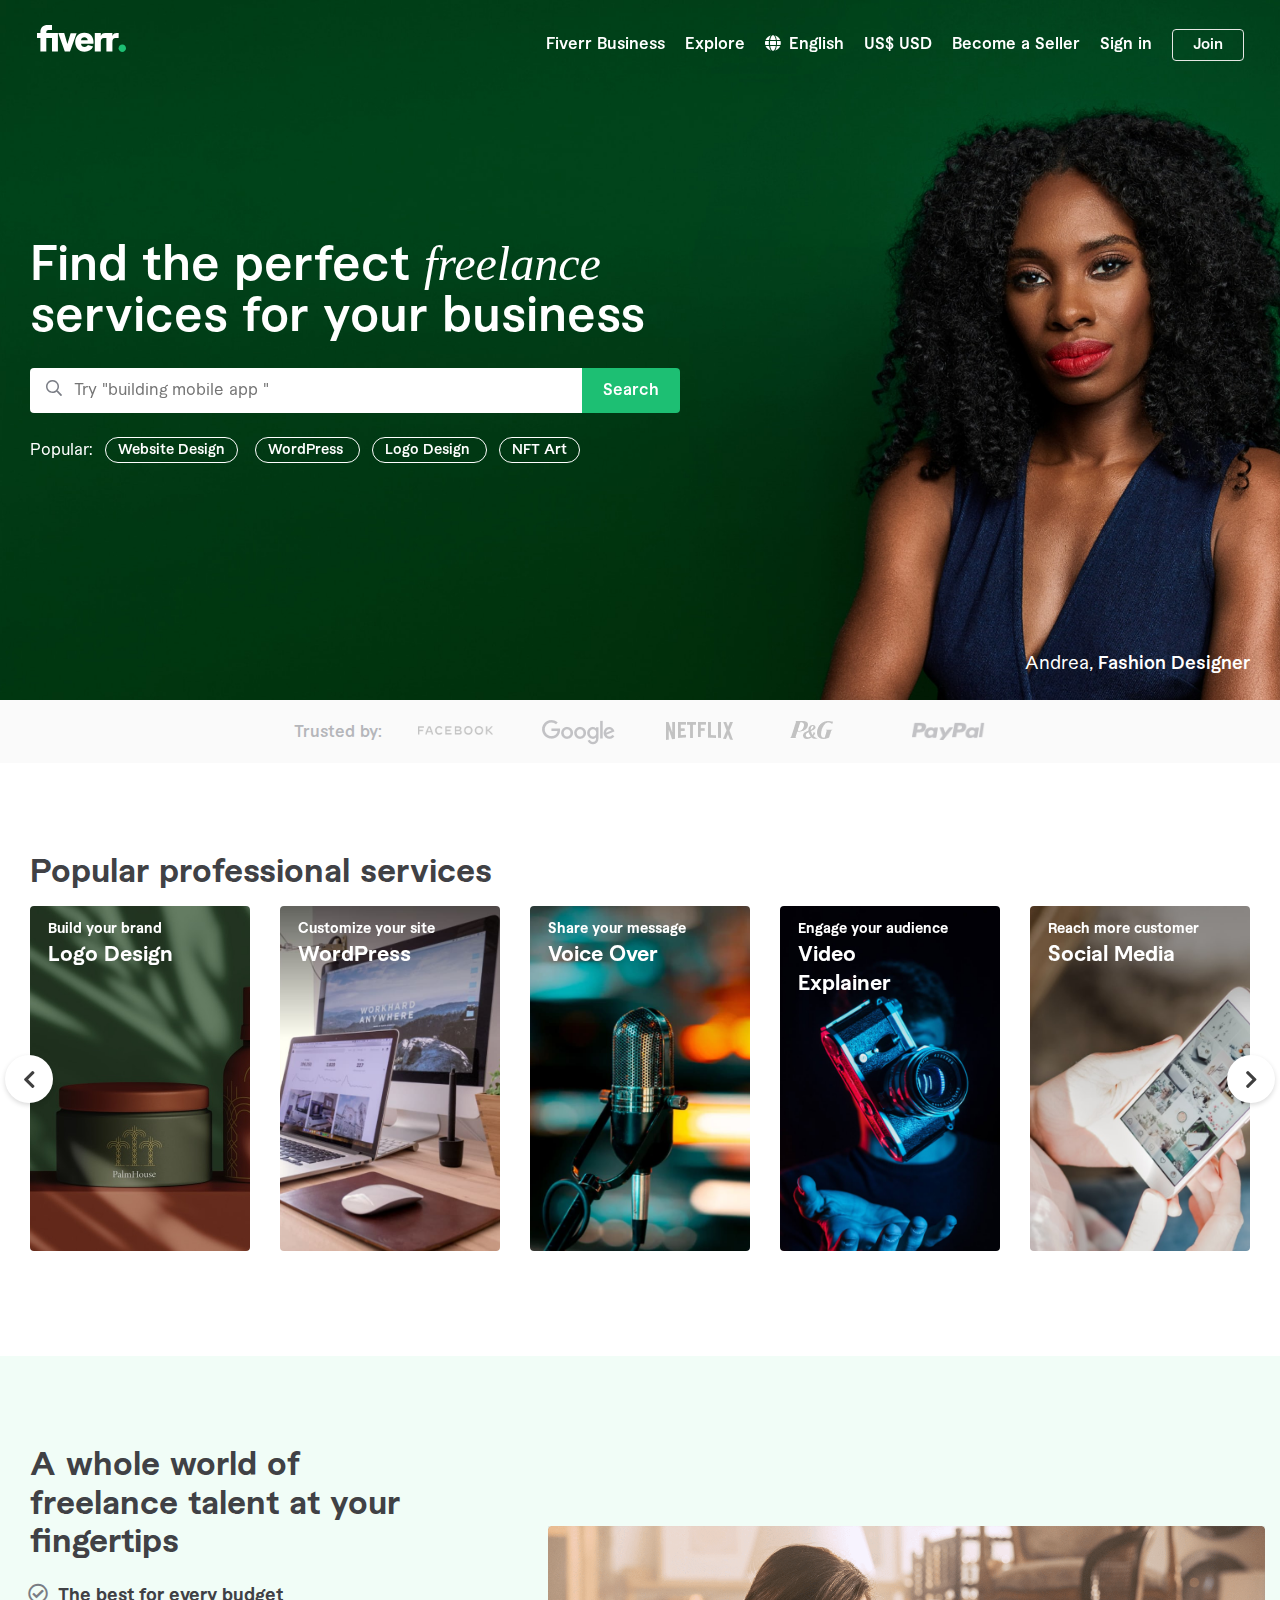
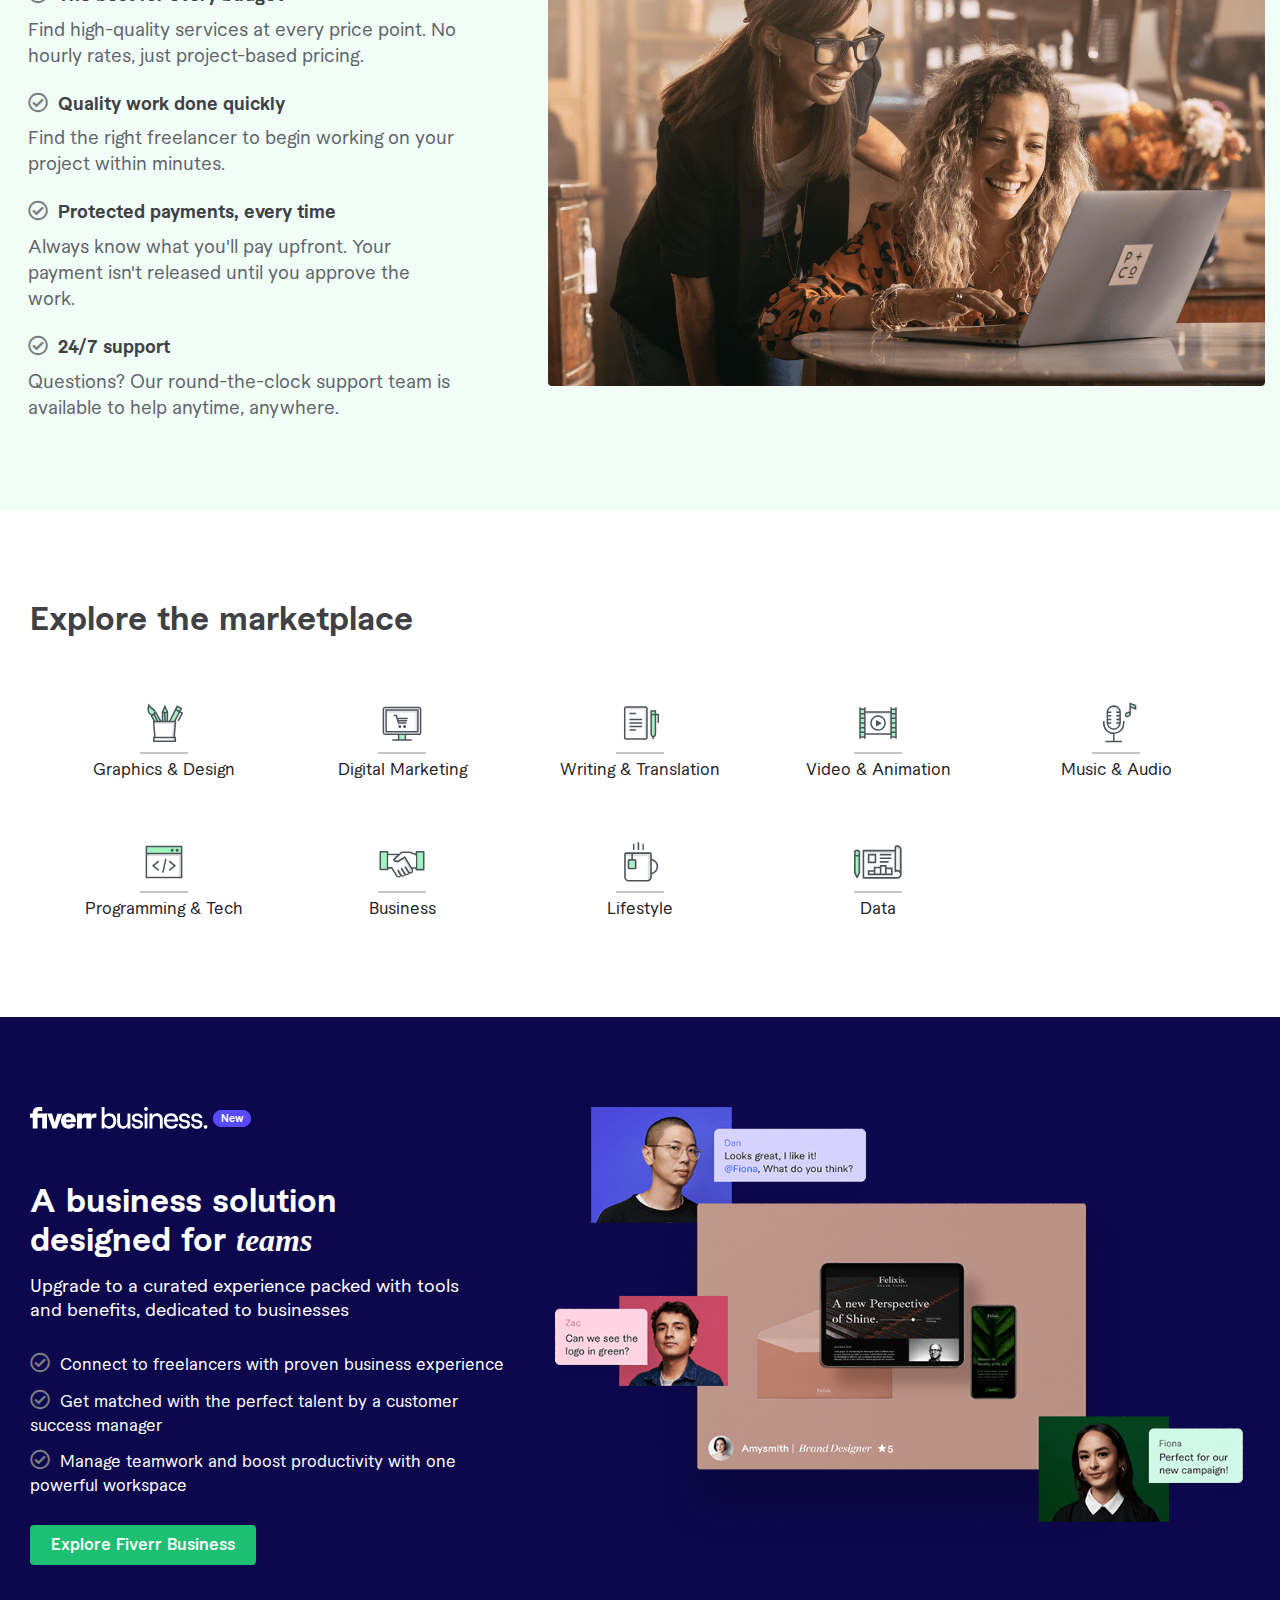
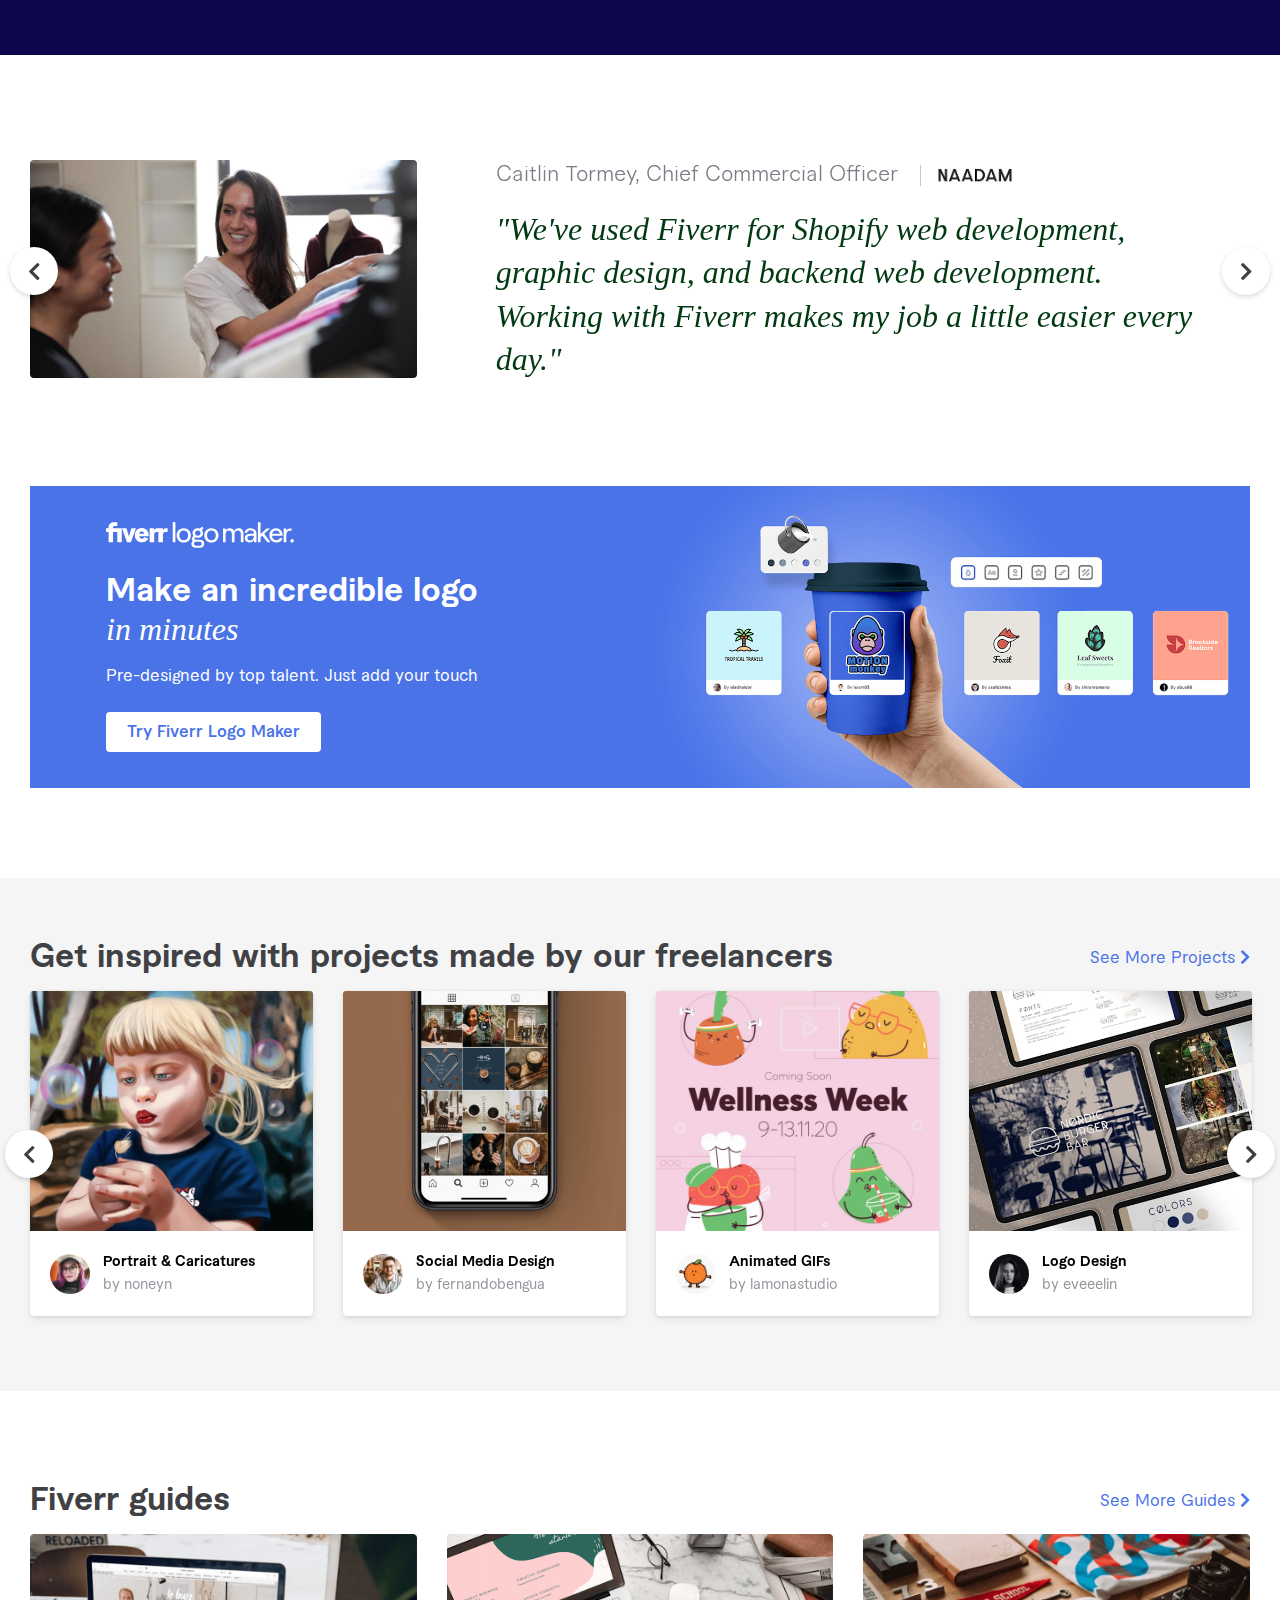
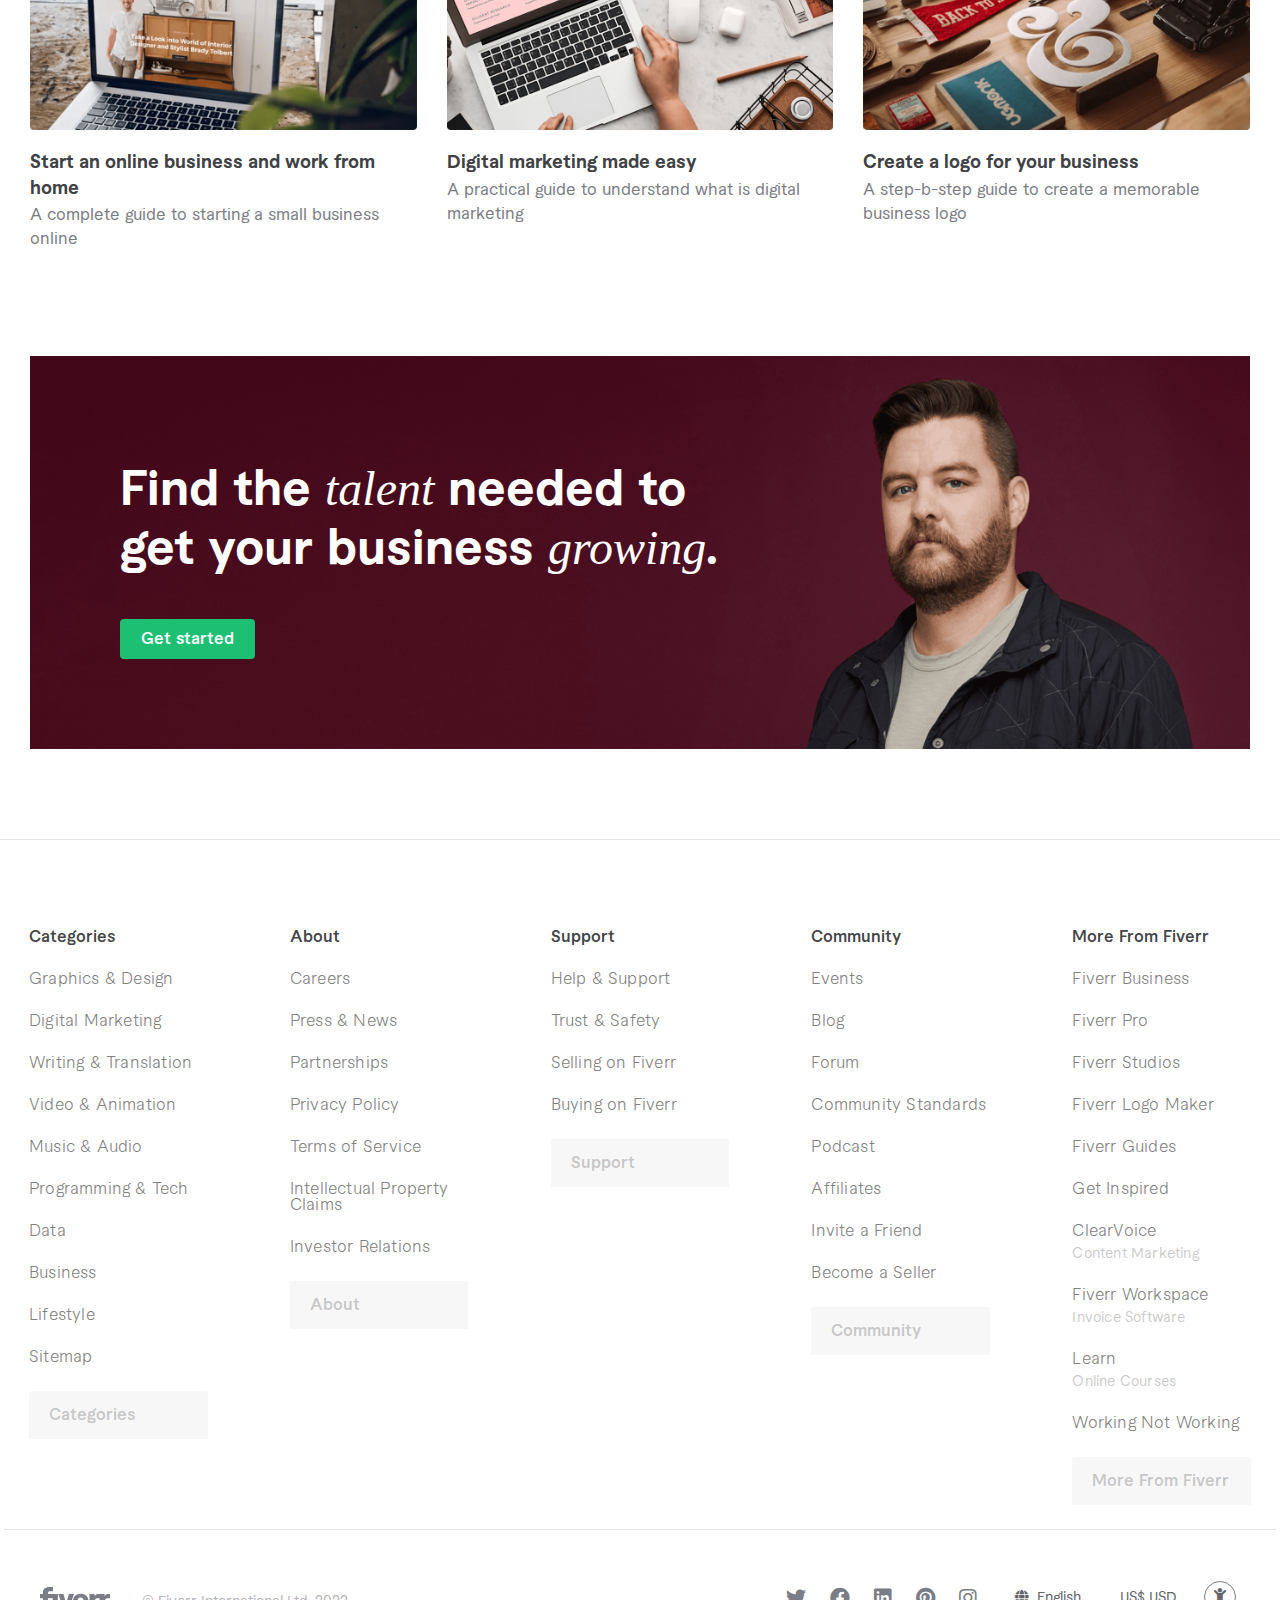
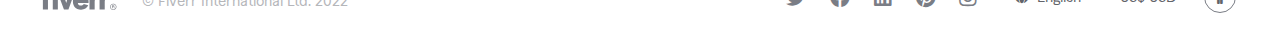
==== commit 98810dec: "test 2" ====
--- a/index.html
+++ b/index.html
@@ -1,6 +1,7 @@
 <!DOCTYPE html>
 <html lang="en">
-<<<<<<< HEAD <head>
+
+<head>
   <title>Fiverr - Freelance Services Marketplace for Businesses</title>
   <!-- Required meta tags -->
   <meta charset="utf-8" />
@@ -27,525 +28,403 @@
   <link href="https://maxcdn.bootstrapcdn.com/bootstrap/4.0.0-alpha.6/css/bootstrap.min.css" rel="stylesheet">
   <!-- Custom CSS  -->
   <link rel="stylesheet" href="./css/style.css" />
-  </head>
-
-  <body>
-    <div id="main-header">
-      <header class="header__transparent" id="headerArea">
-        <div class="header__container wrapper--index">
-          <div class="header__content d-flex align-items-center">
-            <a onclick="toggleButton()" class="trigger-menu-icon" id='menu-toggle'>
-              <span class="fas fa-bars"></span>
-            </a>
-            <a class="main-logo" href="#">
-              <svg width="89" height="27" viewBox="0 0 89 27" fill="none" xmlns="http://www.w3.org/2000/svg" style="">
-                <g fill="#fff" class="first-path">
-                  <path
-                    d="m81.6 13.1h-3.1c-2 0-3.1 1.5-3.1 4.1v9.3h-6v-13.4h-2.5c-2 0-3.1 1.5-3.1 4.1v9.3h-6v-18.4h6v2.8c1-2.2 2.3-2.8 4.3-2.8h7.3v2.8c1-2.2 2.3-2.8 4.3-2.8h2zm-25.2 5.6h-12.4c.3 2.1 1.6 3.2 3.7 3.2 1.6 0 2.7-.7 3.1-1.8l5.3 1.5c-1.3 3.2-4.5 5.1-8.4 5.1-6.5 0-9.5-5.1-9.5-9.5 0-4.3 2.6-9.4 9.1-9.4 6.9 0 9.2 5.2 9.2 9.1 0 .9 0 1.4-.1 1.8zm-5.7-3.5c-.1-1.6-1.3-3-3.3-3-1.9 0-3 .8-3.4 3zm-22.9 11.3h5.2l6.6-18.3h-6l-3.2 10.7-3.2-10.8h-6zm-24.4 0h5.9v-13.4h5.7v13.4h5.9v-18.4h-11.6v-1.1c0-1.2.9-2 2.2-2h3.5v-5h-4.4c-4.3 0-7.2 2.7-7.2 6.6v1.5h-3.4v5h3.4z">
-                  </path>
-                </g>
-                <g fill="#1dbf73">
-                  <path d="m85.3 27c2 0 3.7-1.7 3.7-3.7s-1.7-3.7-3.7-3.7-3.7 1.7-3.7 3.7 1.7 3.7 3.7 3.7z">
-                  </path>
-                </g>
-              </svg>
-            </a>
-            <div id="header__search">
-              <div class="header__search-box">
-                <form action="">
-                  <div class="search-icon">
-                    <svg fill="#7a7d85" width="16" height="16" viewBox="0 0 16 16" xmlns="http://www.w3.org/2000/svg">
-                      <path
-                        d="M15.8906 14.6531L12.0969 10.8594C12.025 10.7875 11.9313 10.75 11.8313 10.75H11.4187C12.4031 9.60938 13 8.125 13 6.5C13 2.90937 10.0906 0 6.5 0C2.90937 0 0 2.90937 0 6.5C0 10.0906 2.90937 13 6.5 13C8.125 13 9.60938 12.4031 10.75 11.4187V11.8313C10.75 11.9313 10.7906 12.025 10.8594 12.0969L14.6531 15.8906C14.8 16.0375 15.0375 16.0375 15.1844 15.8906L15.8906 15.1844C16.0375 15.0375 16.0375 14.8 15.8906 14.6531ZM6.5 11.5C3.7375 11.5 1.5 9.2625 1.5 6.5C1.5 3.7375 3.7375 1.5 6.5 1.5C9.2625 1.5 11.5 3.7375 11.5 6.5C11.5 9.2625 9.2625 11.5 6.5 11.5Z">
-                      </path>
-                    </svg>
-                    =======
-
-                    <head>
-                      <title>Fiverr - Freelance Services Marketplace for Businesses</title>
-                      <!-- Required meta tags -->
-                      <meta charset="utf-8" />
-                      <meta name="viewport" content="width=device-width, initial-scale=1, shrink-to-fit=no" />
-                      <!-- Favicon -->
-                      <link rel="shortcut icon" href="./images/favicon.ico" />
-
-                      <!-- Font Awesome 5  -->
-                      <link rel="stylesheet"
-                        href="https://cdnjs.cloudflare.com/ajax/libs/font-awesome/5.15.4/css/all.min.css" />
-
-                      <!-- Line Awsome  -->
-                      <link rel="stylesheet"
-                        href="https://maxst.icons8.com/vue-static/landings/line-awesome/line-awesome/1.3.0/css/line-awesome.min.css" />
-
-                      <!-- Animate  -->
-                      <link rel="stylesheet"
-                        href="https://cdnjs.cloudflare.com/ajax/libs/animate.css/4.1.1/animate.min.css" />
-
-                      <!-- Slick  -->
-                      <link rel="stylesheet" href="./libs/Slick/slick.css" />
-                      <link rel="stylesheet" href="./libs/Slick/slick-theme.css" />
-
-                      <!-- Bootstrap CSS -->
-                      <link rel="stylesheet"
-                        href="https://stackpath.bootstrapcdn.com/bootstrap/4.3.1/css/bootstrap.min.css" />
-                      <link href="https://maxcdn.bootstrapcdn.com/bootstrap/4.0.0-alpha.6/css/bootstrap.min.css"
-                        rel="stylesheet">
-                      <!-- Custom CSS  -->
-                      <link rel="stylesheet" href="./css/style.css" />
-                    </head>
-
-                    <body>
-                      <div id="main-header">
-                        <header class="header__transparent" id="headerArea">
-                          <div class="header__container wrapper--index section--index">
-                            <div class="header__content d-flex align-items-center">
-                              <a onclick="toggleButton()" class="trigger-menu-icon" id='menu-toggle'>
-                                <span class="fas fa-bars"></span>
-                              </a>
-                              <a class="main-logo" href="#">
-                                <svg width="89" height="27" viewBox="0 0 89 27" fill="none"
-                                  xmlns="http://www.w3.org/2000/svg" style="">
-                                  <g fill="#fff" class="first-path">
-                                    <path
-                                      d="m81.6 13.1h-3.1c-2 0-3.1 1.5-3.1 4.1v9.3h-6v-13.4h-2.5c-2 0-3.1 1.5-3.1 4.1v9.3h-6v-18.4h6v2.8c1-2.2 2.3-2.8 4.3-2.8h7.3v2.8c1-2.2 2.3-2.8 4.3-2.8h2zm-25.2 5.6h-12.4c.3 2.1 1.6 3.2 3.7 3.2 1.6 0 2.7-.7 3.1-1.8l5.3 1.5c-1.3 3.2-4.5 5.1-8.4 5.1-6.5 0-9.5-5.1-9.5-9.5 0-4.3 2.6-9.4 9.1-9.4 6.9 0 9.2 5.2 9.2 9.1 0 .9 0 1.4-.1 1.8zm-5.7-3.5c-.1-1.6-1.3-3-3.3-3-1.9 0-3 .8-3.4 3zm-22.9 11.3h5.2l6.6-18.3h-6l-3.2 10.7-3.2-10.8h-6zm-24.4 0h5.9v-13.4h5.7v13.4h5.9v-18.4h-11.6v-1.1c0-1.2.9-2 2.2-2h3.5v-5h-4.4c-4.3 0-7.2 2.7-7.2 6.6v1.5h-3.4v5h3.4z">
-                                    </path>
-                                  </g>
-                                  <g fill="#1dbf73">
-                                    <path
-                                      d="m85.3 27c2 0 3.7-1.7 3.7-3.7s-1.7-3.7-3.7-3.7-3.7 1.7-3.7 3.7 1.7 3.7 3.7 3.7z">
-                                    </path>
-                                  </g>
-                                </svg>
-                              </a>
-                              <div id="header__search">
-                                <div class="header__search-box">
-                                  <form action="">
-                                    <div class="search-icon">
-                                      <svg fill="#7a7d85" width="16" height="16" viewBox="0 0 16 16"
-                                        xmlns="http://www.w3.org/2000/svg">
-                                        <path
-                                          d="M15.8906 14.6531L12.0969 10.8594C12.025 10.7875 11.9313 10.75 11.8313 10.75H11.4187C12.4031 9.60938 13 8.125 13 6.5C13 2.90937 10.0906 0 6.5 0C2.90937 0 0 2.90937 0 6.5C0 10.0906 2.90937 13 6.5 13C8.125 13 9.60938 12.4031 10.75 11.4187V11.8313C10.75 11.9313 10.7906 12.025 10.8594 12.0969L14.6531 15.8906C14.8 16.0375 15.0375 16.0375 15.1844 15.8906L15.8906 15.1844C16.0375 15.0375 16.0375 14.8 15.8906 14.6531ZM6.5 11.5C3.7375 11.5 1.5 9.2625 1.5 6.5C1.5 3.7375 3.7375 1.5 6.5 1.5C9.2625 1.5 11.5 3.7375 11.5 6.5C11.5 9.2625 9.2625 11.5 6.5 11.5Z">
-                                        </path>
-                                      </svg>
-                                    </div>
-                                    <input type="search" autocomplete="off" placeholder="Find Services">
-                                    <button class="btn btn--submit">Search</button>
-                                  </form>
-                                </div>
-                              </div>
-                              <nav class="navbar ml-auto">
-                                <ul class="navbar__list">
-                                  <li class="navbar__list-item"><a class="item-link" href="">Fiverr Business</a></li>
-                                  <li class="navbar__list-item"><a class="item-link" href="">Explore</a></li>
-                                  <li class="navbar__list-item">
-                                    <a class="item-link" href=""><i class="fas fa-globe"></i>English</a>
-                                  </li>
-                                  <li class="navbar__list-item"><a class="item-link" href="">US$ USD</a></li>
-                                  <li class="navbar__list-item"><a class="item-link" href="/start_selling.html">Become a
-                                      Seller</a></li>
-                                  <li class="navbar__list-item"><a class="item-link" href="">Sign in</a></li>
-                                  <li class="navbar__list-item">
-                                    <a class="item-link" id="join-Btn" href="">Join</a>
-                                  </li>
-                                </ul>
-                              </nav>
-                              >>>>>>> dev
-                            </div>
-                            <input type="search" autocomplete="off" placeholder="Find Services">
-                            <button class="btn btn--submit">Search</button>
-                </form>
-              </div>
-            </div>
-            <nav class="navbar ml-auto">
-              <ul class="navbar__list">
-                <li class="navbar__list-item"><a class="item-link" href="">Fiverr Business</a></li>
-                <li class="navbar__list-item"><a class="item-link" href="">Explore</a></li>
-                <li class="navbar__list-item">
-                  <a class="item-link" href=""><i class="fas fa-globe"></i>English</a>
-                </li>
-                <li class="navbar__list-item"><a class="item-link" href="">US$ USD</a></li>
-                <li class="navbar__list-item"><a class="item-link" href="/start_selling.html">Become a
-                    Seller</a></li>
-                <li class="navbar__list-item"><a class="item-link" href="">Sign in</a></li>
-                <li class="navbar__list-item">
-                  <a class="item-link" id="join-Btn" href="">Join</a>
-                </li>
-              </ul>
-            </nav>
-          </div>
-        </div>
-      </header>
-      <div id="categories__menu">
-        <nav class="categories__menu-list">
-          <ul class="categories d-flex">
-            <li class="categories-item"><a href="">Graphics &
-                Design</a></li>
-            <li class="categories-item"><a href="">Digital
-                Marketing</a></li>
-            <li class="categories-item"><a href="">Writing &
-                Translation</a></li>
-            <li class="categories-item"><a href="">Video &
-                Animation</a></li>
-            <li class="categories-item"><a href="">Music & Audio</a>
-            </li>
-            <li class="categories-item"><a href="">Programming &
-                Tech</a></li>
-            <li class="categories-item"><a href="">Business</a></li>
-            <li class="categories-item"><a href="">Lifestyle</a>
-            </li>
-            <li class="categories-item"><a href="">Trending</a></li>
-          </ul>
-        </nav>
-      </div>
-    </div>
-    <div class="sidebar" id="wrapper">
-      <div class="sidebar__btn-area">
-        <button class="btn btn--submit">
-          Join Fiverr
-        </button>
-      </div>
-
-      <nav class="nav__bar" role="navigation">
-        <ul class="nav__list">
-          <li>
-            <a href="#">Sign in</a>
-          </li>
-          <li>
-            <input id="group-1" type="checkbox" hidden />
-            <label for="group-1"><span class="fas fa-chevron-down"></span>Browse Categories</label>
-            <ul class="group-list">
-              <li>
-                <input id="sub-group-1" type="checkbox" hidden />
-                <label for="sub-group-1"><span class="fas fa-chevron-down"></span>Graphics & Design</label>
-                <ul class="sub-group-list">
-                  <li><a href="#">2nd level nav item</a></li>
-                  <li><a href="#">2nd level nav item</a></li>
-                  <li><a href="#">2nd level nav item</a></li>
-                  <li>
-                    <input id="sub-sub-group-1" type="checkbox" hidden />
-                    <label for="sub-sub-group-1"><span class="fas fa-chevron-down"></span> Third
-                      level</label>
-                    <ul class="sub-sub-group-list">
-                      <li><a href="#">3rd level nav item</a></li>
-                      <li><a href="#">3rd level nav item</a></li>
-                      <li><a href="#">3rd level nav item</a></li>
-                    </ul>
-                  </li>
-                </ul>
+</head>
+
+<body>
+  <div id="main-header">
+    <header class="header__transparent" id="headerArea">
+      <div class="header__container wrapper--index section--index">
+        <div class="header__content d-flex align-items-center">
+          <a onclick="toggleButton()" class="trigger-menu-icon" id='menu-toggle'>
+            <span class="fas fa-bars"></span>
+          </a>
+          <a class="main-logo" href="#">
+            <svg width="89" height="27" viewBox="0 0 89 27" fill="none" xmlns="http://www.w3.org/2000/svg" style="">
+              <g fill="#fff" class="first-path">
+                <path
+                  d="m81.6 13.1h-3.1c-2 0-3.1 1.5-3.1 4.1v9.3h-6v-13.4h-2.5c-2 0-3.1 1.5-3.1 4.1v9.3h-6v-18.4h6v2.8c1-2.2 2.3-2.8 4.3-2.8h7.3v2.8c1-2.2 2.3-2.8 4.3-2.8h2zm-25.2 5.6h-12.4c.3 2.1 1.6 3.2 3.7 3.2 1.6 0 2.7-.7 3.1-1.8l5.3 1.5c-1.3 3.2-4.5 5.1-8.4 5.1-6.5 0-9.5-5.1-9.5-9.5 0-4.3 2.6-9.4 9.1-9.4 6.9 0 9.2 5.2 9.2 9.1 0 .9 0 1.4-.1 1.8zm-5.7-3.5c-.1-1.6-1.3-3-3.3-3-1.9 0-3 .8-3.4 3zm-22.9 11.3h5.2l6.6-18.3h-6l-3.2 10.7-3.2-10.8h-6zm-24.4 0h5.9v-13.4h5.7v13.4h5.9v-18.4h-11.6v-1.1c0-1.2.9-2 2.2-2h3.5v-5h-4.4c-4.3 0-7.2 2.7-7.2 6.6v1.5h-3.4v5h3.4z">
+                </path>
+              </g>
+              <g fill="#1dbf73">
+                <path d="m85.3 27c2 0 3.7-1.7 3.7-3.7s-1.7-3.7-3.7-3.7-3.7 1.7-3.7 3.7 1.7 3.7 3.7 3.7z">
+                </path>
+              </g>
+            </svg>
+          </a>
+          <div id="header__search">
+            <div class="header__search-box">
+              <form action="">
+                <div class="search-icon">
+                  <svg fill="#7a7d85" width="16" height="16" viewBox="0 0 16 16" xmlns="http://www.w3.org/2000/svg">
+                    <path
+                      d="M15.8906 14.6531L12.0969 10.8594C12.025 10.7875 11.9313 10.75 11.8313 10.75H11.4187C12.4031 9.60938 13 8.125 13 6.5C13 2.90937 10.0906 0 6.5 0C2.90937 0 0 2.90937 0 6.5C0 10.0906 2.90937 13 6.5 13C8.125 13 9.60938 12.4031 10.75 11.4187V11.8313C10.75 11.9313 10.7906 12.025 10.8594 12.0969L14.6531 15.8906C14.8 16.0375 15.0375 16.0375 15.1844 15.8906L15.8906 15.1844C16.0375 15.0375 16.0375 14.8 15.8906 14.6531ZM6.5 11.5C3.7375 11.5 1.5 9.2625 1.5 6.5C1.5 3.7375 3.7375 1.5 6.5 1.5C9.2625 1.5 11.5 3.7375 11.5 6.5C11.5 9.2625 9.2625 11.5 6.5 11.5Z">
+                    </path>
+                  </svg>
+                </div>
+                <input type="search" autocomplete="off" placeholder="Find Services">
+                <button class="btn btn--submit">Search</button>
+              </form>
+            </div>
+          </div>
+          <nav class="navbar ml-auto">
+            <ul class="navbar__list">
+              <li class="navbar__list-item"><a class="item-link" href="">Fiverr Business</a></li>
+              <li class="navbar__list-item"><a class="item-link" href="">Explore</a></li>
+              <li class="navbar__list-item">
+                <a class="item-link" href=""><i class="fas fa-globe"></i>English</a>
               </li>
-              <li>
-                <input id="sub-group-2" type="checkbox" hidden />
-                <label for="sub-group-2"><span class="fas fa-chevron-down"></span>Digital Marketing</label>
-                <ul class="sub-group-list">
-                  <li><a href="#">2nd level nav item</a></li>
-                  <li><a href="#">2nd level nav item</a></li>
-                  <li><a href="#">2nd level nav item</a></li>
-                  <li>
-                    <input id="sub-sub-group-2" type="checkbox" hidden />
-                    <label for="sub-sub-group-2"><span class="fas fa-chevron-down"></span> Third
-                      level</label>
-                    <ul class="sub-sub-group-list">
-                      <li><a href="#">3rd level nav item</a></li>
-                      <li><a href="#">3rd level nav item</a></li>
-                      <li><a href="#">3rd level nav item</a></li>
-                    </ul>
-                  </li>
-                </ul>
-              </li>
-              <li>
-                <input id="sub-group-3" type="checkbox" hidden />
-                <label for="sub-group-3"><span class="fas fa-chevron-down"></span>Writing &
-                  Translation</label>
-                <ul class="sub-group-list">
-                  <li><a href="#">2nd level nav item</a></li>
-                  <li><a href="#">2nd level nav item</a></li>
-                  <li><a href="#">2nd level nav item</a></li>
-                  <li>
-                    <input id="sub-sub-group-3" type="checkbox" hidden />
-                    <label for="sub-sub-group-3"><span class="fas fa-chevron-down"></span> Third
-                      level</label>
-                    <ul class="sub-sub-group-list">
-                      <li><a href="#">3rd level nav item</a></li>
-                      <li><a href="#">3rd level nav item</a></li>
-                      <li><a href="#">3rd level nav item</a></li>
-                    </ul>
-                  </li>
-                </ul>
-              </li>
-              <li>
-                <input id="sub-group-4" type="checkbox" hidden />
-                <label for="sub-group-4"><span class="fas fa-chevron-down"></span>Video & Animation</label>
-                <ul class="sub-group-list">
-                  <li><a href="#">2nd level nav item</a></li>
-                  <li><a href="#">2nd level nav item</a></li>
-                  <li><a href="#">2nd level nav item</a></li>
-                  <li>
-                    <input id="sub-sub-group-4" type="checkbox" hidden />
-                    <label for="sub-sub-group-4"><span class="fas fa-chevron-down"></span> Third
-                      level</label>
-                    <ul class="sub-sub-group-list">
-                      <li><a href="#">3rd level nav item</a></li>
-                      <li><a href="#">3rd level nav item</a></li>
-                      <li><a href="#">3rd level nav item</a></li>
-                    </ul>
-                  </li>
-                </ul>
-              </li>
-              <li>
-                <input id="sub-group-5" type="checkbox" hidden />
-                <label for="sub-group-5"><span class="fas fa-chevron-down"></span>Music & Audio</label>
-                <ul class="sub-group-list">
-                  <li><a href="#">2nd level nav item</a></li>
-                  <li><a href="#">2nd level nav item</a></li>
-                  <li><a href="#">2nd level nav item</a></li>
-                  <li>
-                    <input id="sub-sub-group-5" type="checkbox" hidden />
-                    <label for="sub-sub-group-5"><span class="fas fa-chevron-down"></span> Third
-                      level</label>
-                    <ul class="sub-sub-group-list">
-                      <li><a href="#">3rd level nav item</a></li>
-                      <li><a href="#">3rd level nav item</a></li>
-                      <li><a href="#">3rd level nav item</a></li>
-                    </ul>
-                  </li>
-                </ul>
-              </li>
-              <li>
-                <input id="sub-group-6" type="checkbox" hidden />
-                <label for="sub-group-6"><span class="fas fa-chevron-down"></span>Programming & Tech</label>
-                <ul class="sub-group-list">
-                  <li><a href="#">2nd level nav item</a></li>
-                  <li><a href="#">2nd level nav item</a></li>
-                  <li><a href="#">2nd level nav item</a></li>
-                  <li>
-                    <input id="sub-sub-group-6" type="checkbox" hidden />
-                    <label for="sub-sub-group-6"><span class="fas fa-chevron-down"></span> Third
-                      level</label>
-                    <ul class="sub-sub-group-list">
-                      <li><a href="#">3rd level nav item</a></li>
-                      <li><a href="#">3rd level nav item</a></li>
-                      <li><a href="#">3rd level nav item</a></li>
-                    </ul>
-                  </li>
-                </ul>
-              </li>
-              <li>
-                <input id="sub-group-7" type="checkbox" hidden />
-                <label for="sub-group-7"><span class="fas fa-chevron-down"></span>Data</label>
-                <ul class="sub-group-list">
-                  <li><a href="#">2nd level nav item</a></li>
-                  <li><a href="#">2nd level nav item</a></li>
-                  <li><a href="#">2nd level nav item</a></li>
-                  <li>
-                    <input id="sub-sub-group-7" type="checkbox" hidden />
-                    <label for="sub-sub-group-7"><span class="fas fa-chevron-down"></span> Third
-                      level</label>
-                    <ul class="sub-sub-group-list">
-                      <li><a href="#">3rd level nav item</a></li>
-                      <li><a href="#">3rd level nav item</a></li>
-                      <li><a href="#">3rd level nav item</a></li>
-                    </ul>
-                  </li>
-                </ul>
-              </li>
-              <li>
-                <input id="sub-group-8" type="checkbox" hidden />
-                <label for="sub-group-8"><span class="fas fa-chevron-down"></span>Business</label>
-                <ul class="sub-group-list">
-                  <li><a href="#">2nd level nav item</a></li>
-                  <li><a href="#">2nd level nav item</a></li>
-                  <li><a href="#">2nd level nav item</a></li>
-                  <li>
-                    <input id="sub-sub-group-8" type="checkbox" hidden />
-                    <label for="sub-sub-group-8"><span class="fas fa-chevron-down"></span> Third
-                      level</label>
-                    <ul class="sub-sub-group-list">
-                      <li><a href="#">3rd level nav item</a></li>
-                      <li><a href="#">3rd level nav item</a></li>
-                      <li><a href="#">3rd level nav item</a></li>
-                    </ul>
-                  </li>
-                </ul>
-              </li>
-              <li>
-                <input id="sub-group-9" type="checkbox" hidden />
-                <label for="sub-group-9"><span class="fas fa-chevron-down"></span>Lifestyle</label>
-                <ul class="sub-group-list">
-                  <li><a href="#">2nd level nav item</a></li>
-                  <li><a href="#">2nd level nav item</a></li>
-                  <li><a href="#">2nd level nav item</a></li>
-                  <li>
-                    <input id="sub-sub-group-9" type="checkbox" hidden />
-                    <label for="sub-sub-group-9"><span class="fas fa-chevron-down"></span> Third
-                      level</label>
-                    <ul class="sub-sub-group-list">
-                      <li><a href="#">3rd level nav item</a></li>
-                      <li><a href="#">3rd level nav item</a></li>
-                      <li><a href="#">3rd level nav item</a></li>
-                    </ul>
-                  </li>
-                </ul>
+              <li class="navbar__list-item"><a class="item-link" href="">US$ USD</a></li>
+              <li class="navbar__list-item"><a class="item-link" href="/start_selling.html">Become a
+                  Seller</a></li>
+              <li class="navbar__list-item"><a class="item-link" href="">Sign in</a></li>
+              <li class="navbar__list-item">
+                <a class="item-link" id="join-Btn" href="">Join</a>
               </li>
             </ul>
+          </nav>
+        </div>
+      </div>
+    </header>
+    <div id="categories__menu">
+      <nav class="categories__menu-list">
+        <ul class="categories d-flex">
+          <li class="categories-item"><a href="">Graphics &
+              Design</a></li>
+          <li class="categories-item"><a href="">Digital
+              Marketing</a></li>
+          <li class="categories-item"><a href="">Writing &
+              Translation</a></li>
+          <li class="categories-item"><a href="">Video &
+              Animation</a></li>
+          <li class="categories-item"><a href="">Music & Audio</a>
           </li>
-          <li>
-            <input id="group-4" type="checkbox" hidden />
-            <label for="group-4"><span class="fas fa-chevron-down"></span>Explore</label>
-            <ul class="group-list">
-              <li><a href="#">Discover</a></li>
-              <li><a href="#">Guides</a></li>
-              <li><a href="#">Learn</a></li>
-              <li><a href="#">Logo Maker</a></li>
-              <li><a href="#">Community</a></li>
-              <li><a href="#">Podcast</a></li>
-              <li><a href="#">Blog</a></li>
-            </ul>
+          <li class="categories-item"><a href="">Programming &
+              Tech</a></li>
+          <li class="categories-item"><a href="">Business</a></li>
+          <li class="categories-item"><a href="">Lifestyle</a>
           </li>
-          <li><a href="#" style="font-weight: 600;
-                    color: rgb(2 ,194, 169);">Fiverr Pro</a></li>
-          <li><a href="#" style="    font-weight: 600;
-                    color: rgb(29, 191, 115);">Fiverr Business</a>
-          </li>
-          <li>
-            <h6 class="title-submenu">General</h6>
-          </li>
-          <li><a href="#">Home</a></li>
-          <li>
-            <input id="group-2" type="checkbox" hidden />
-            <label for="group-2"><span class="fas fa-chevron-down"></span>English <i class="fa fa-globe"></i></label>
-            <ul class="group-list">
-              <li><a href="#">English</a></li>
-              <li><a href="#">Deutsch</a></li>
-              <li><a href="#">Español</a></li>
-              <li><a href="#">Français</a></li>
-              <li><a href="#">Português</a></li>
-              <li><a href="#">Italiano</a></li>
-              <li><a href="#">Nederlands</a></li>
-            </ul>
-          </li>
-          <li>
-            <input id="group-3" type="checkbox" hidden />
-            <label for="group-3"><span class="fas fa-chevron-down"></span>US$ USD</label>
-            <ul class="group-list">
-              <li><a href="#">USD - US$</a></li>
-              <li><a href="#">EUR - €</a></li>
-              <li><a href="#">GBP - £</a></li>
-              <li><a href="#">AUD - A$</a></li>
-              <li><a href="#">CAD - CA$</a></li>
-              <li><a href="#">ILS - ₪</a></li>
-              <li><a href="#">BRL - R$</a></li>
-              <li><a href="#">HKD - HK$</a></li>
-              <li><a href="#">SEK - SEK</a></li>
-              <li><a href="#">NZD - NZ$</a></li>
-              <li><a href="#">SGD - SGD</a></li>
-              <li><a href="#">CHF - CHF</a></li>
-              <li><a href="#">ZAR - ZAR</a></li>
-              <li><a href="#">CNY - CN¥</a></li>
-              <li><a href="#">INR - ₹</a></li>
-              <li><a href="#">MYR - MYR</a></li>
-              <li><a href="#">MXN - MX$</a></li>
-              <li><a href="#">PKR - PKR</a></li>
-              <li><a href="#">PHP - ₱</a></li>
-              <li><a href="#">TWD - NT$</a></li>
-              <li><a href="#">THB - THB</a></li>
-              <li><a href="#">TRY - TRY</a></li>
-              <li><a href="#">AED - AED</a></li>
-            </ul>
-          </li>
+          <li class="categories-item"><a href="">Trending</a></li>
         </ul>
       </nav>
     </div>
-    <div class="sidebar__overlay" id="overlay"></div>
-
-    <main>
-      <section class="carousel">
-        <div class="carousel__container">
-          <div class="carousel__front  section--index ">
-            <div class="carousel__front-content">
-              <h1 class="carousel__title">
-                Find the perfect
-                <span class="domaine-font">freelance</span> services for your
-                business
-              </h1>
-
-              <div class="carousel__search">
-                <form>
-                  <div class="search-icon">
-                    <svg width="16" height="16" viewBox="0 0 16 16" xmlns="http://www.w3.org/2000/svg">
-                      <path
-                        d="M15.8906 14.6531L12.0969 10.8594C12.025 10.7875 11.9313 10.75 11.8313 10.75H11.4187C12.4031 9.60938 13 8.125 13 6.5C13 2.90937 10.0906 0 6.5 0C2.90937 0 0 2.90937 0 6.5C0 10.0906 2.90937 13 6.5 13C8.125 13 9.60938 12.4031 10.75 11.4187V11.8313C10.75 11.9313 10.7906 12.025 10.8594 12.0969L14.6531 15.8906C14.8 16.0375 15.0375 16.0375 15.1844 15.8906L15.8906 15.1844C16.0375 15.0375 16.0375 14.8 15.8906 14.6531ZM6.5 11.5C3.7375 11.5 1.5 9.2625 1.5 6.5C1.5 3.7375 3.7375 1.5 6.5 1.5C9.2625 1.5 11.5 3.7375 11.5 6.5C11.5 9.2625 9.2625 11.5 6.5 11.5Z">
-                      </path>
-                    </svg>
-                  </div>
-                  <input type="search" placeholder='Try "building mobile app "' />
-                  <button class="btn btn--submit" type="submit">Search</button>
-                </form>
-              </div>
-
-              <div class="carousel__popular">
-                <span>Popular:</span>
-                <ul class="carousel__popular-list">
-                  <li class="carousel__popular-item">
-                    <a href="www.fiverr.com/categories/graphics-design/website-design?source=hplo_search_tag">Website
-                      Design</a>
-                  </li>
-                  <li class="carousel__popular-item">
-                    <a
-                      href="www.fiverr.com/categories/programming-tech/wordpress-services?source=hplo_search_tag&pos=2&name=wordpress-services">
-                      WordPress
-                    </a>
-                  </li>
-                  <li class="carousel__popular-item">
-                    <a
-                      href="www.fiverr.com/categories/graphics-design/creative-logo-design?source=hplo_search_tag&pos=3&name=creative-logo-design">
-                      Logo Design
-                    </a>
-                  </li>
-                  <li class="carousel__popular-item">
-                    <a href="www.fiverr.com/search/gigs?source=hplo_search_tag&pos=4&query=NFT%20Art">
-                      NFT Art
-                    </a>
-                  </li>
-                </ul>
-              </div>
-            </div>
-          </div>
-          <div id="carouselExampleSlidesOnly" class="carousel slide carousel-fade" data-ride="carousel"
-            data-interval="2500">
-            <div class="carousel-inner">
-              <div class="carousel-item active">
-                <div class="carousel__caption text-left">
-                  <ul>
-                    <li><i class="fa fa-star"></i></li>
-                    <li><i class="fa fa-star"></i></li>
-                    <li><i class="fa fa-star"></i></li>
-                    <li><i class="fa fa-star"></i></li>
-                    <li><i class="fa fa-star"></i></li>
+  </div>
+  <div class="sidebar" id="wrapper">
+    <div class="sidebar__btn-area">
+      <button class="btn btn--submit">
+        Join Fiverr
+      </button>
+    </div>
+
+    <nav class="nav__bar" role="navigation">
+      <ul class="nav__list">
+        <li>
+          <a href="#">Sign in</a>
+        </li>
+        <li>
+          <input id="group-1" type="checkbox" hidden />
+          <label for="group-1"><span class="fas fa-chevron-down"></span>Browse Categories</label>
+          <ul class="group-list">
+            <li>
+              <input id="sub-group-1" type="checkbox" hidden />
+              <label for="sub-group-1"><span class="fas fa-chevron-down"></span>Graphics & Design</label>
+              <ul class="sub-group-list">
+                <li><a href="#">2nd level nav item</a></li>
+                <li><a href="#">2nd level nav item</a></li>
+                <li><a href="#">2nd level nav item</a></li>
+                <li>
+                  <input id="sub-sub-group-1" type="checkbox" hidden />
+                  <label for="sub-sub-group-1"><span class="fas fa-chevron-down"></span> Third
+                    level</label>
+                  <ul class="sub-sub-group-list">
+                    <li><a href="#">3rd level nav item</a></li>
+                    <li><a href="#">3rd level nav item</a></li>
+                    <li><a href="#">3rd level nav item</a></li>
                   </ul>
-                  <p>Andrea, <span>Fashion Designer</span></p>
-                </div>
-              </div>
-
-              <div class="carousel-item">
-                <div class="carousel__caption text-left">
-                  <ul>
-                    <li><i class="fa fa-star"></i></li>
-                    <li><i class="fa fa-star"></i></li>
-                    <li><i class="fa fa-star"></i></li>
-                    <li><i class="fa fa-star"></i></li>
-                    <li><i class="fa fa-star"></i></li>
+                </li>
+              </ul>
+            </li>
+            <li>
+              <input id="sub-group-2" type="checkbox" hidden />
+              <label for="sub-group-2"><span class="fas fa-chevron-down"></span>Digital Marketing</label>
+              <ul class="sub-group-list">
+                <li><a href="#">2nd level nav item</a></li>
+                <li><a href="#">2nd level nav item</a></li>
+                <li><a href="#">2nd level nav item</a></li>
+                <li>
+                  <input id="sub-sub-group-2" type="checkbox" hidden />
+                  <label for="sub-sub-group-2"><span class="fas fa-chevron-down"></span> Third
+                    level</label>
+                  <ul class="sub-sub-group-list">
+                    <li><a href="#">3rd level nav item</a></li>
+                    <li><a href="#">3rd level nav item</a></li>
+                    <li><a href="#">3rd level nav item</a></li>
                   </ul>
-                  <p>Moon, <span>Marketing Expert</span></p>
-                </div>
-              </div>
-
-              <div class="carousel-item">
-                <div class="carousel__caption text-left">
-                  <p>Ritika, <span>Shoemaker and Designer</span></p>
-                </div>
-              </div>
-
-              <div class="carousel-item">
+                </li>
+              </ul>
+            </li>
+            <li>
+              <input id="sub-group-3" type="checkbox" hidden />
+              <label for="sub-group-3"><span class="fas fa-chevron-down"></span>Writing &
+                Translation</label>
+              <ul class="sub-group-list">
+                <li><a href="#">2nd level nav item</a></li>
+                <li><a href="#">2nd level nav item</a></li>
+                <li><a href="#">2nd level nav item</a></li>
+                <li>
+                  <input id="sub-sub-group-3" type="checkbox" hidden />
+                  <label for="sub-sub-group-3"><span class="fas fa-chevron-down"></span> Third
+                    level</label>
+                  <ul class="sub-sub-group-list">
+                    <li><a href="#">3rd level nav item</a></li>
+                    <li><a href="#">3rd level nav item</a></li>
+                    <li><a href="#">3rd level nav item</a></li>
+                  </ul>
+                </li>
+              </ul>
+            </li>
+            <li>
+              <input id="sub-group-4" type="checkbox" hidden />
+              <label for="sub-group-4"><span class="fas fa-chevron-down"></span>Video & Animation</label>
+              <ul class="sub-group-list">
+                <li><a href="#">2nd level nav item</a></li>
+                <li><a href="#">2nd level nav item</a></li>
+                <li><a href="#">2nd level nav item</a></li>
+                <li>
+                  <input id="sub-sub-group-4" type="checkbox" hidden />
+                  <label for="sub-sub-group-4"><span class="fas fa-chevron-down"></span> Third
+                    level</label>
+                  <ul class="sub-sub-group-list">
+                    <li><a href="#">3rd level nav item</a></li>
+                    <li><a href="#">3rd level nav item</a></li>
+                    <li><a href="#">3rd level nav item</a></li>
+                  </ul>
+                </li>
+              </ul>
+            </li>
+            <li>
+              <input id="sub-group-5" type="checkbox" hidden />
+              <label for="sub-group-5"><span class="fas fa-chevron-down"></span>Music & Audio</label>
+              <ul class="sub-group-list">
+                <li><a href="#">2nd level nav item</a></li>
+                <li><a href="#">2nd level nav item</a></li>
+                <li><a href="#">2nd level nav item</a></li>
+                <li>
+                  <input id="sub-sub-group-5" type="checkbox" hidden />
+                  <label for="sub-sub-group-5"><span class="fas fa-chevron-down"></span> Third
+                    level</label>
+                  <ul class="sub-sub-group-list">
+                    <li><a href="#">3rd level nav item</a></li>
+                    <li><a href="#">3rd level nav item</a></li>
+                    <li><a href="#">3rd level nav item</a></li>
+                  </ul>
+                </li>
+              </ul>
+            </li>
+            <li>
+              <input id="sub-group-6" type="checkbox" hidden />
+              <label for="sub-group-6"><span class="fas fa-chevron-down"></span>Programming & Tech</label>
+              <ul class="sub-group-list">
+                <li><a href="#">2nd level nav item</a></li>
+                <li><a href="#">2nd level nav item</a></li>
+                <li><a href="#">2nd level nav item</a></li>
+                <li>
+                  <input id="sub-sub-group-6" type="checkbox" hidden />
+                  <label for="sub-sub-group-6"><span class="fas fa-chevron-down"></span> Third
+                    level</label>
+                  <ul class="sub-sub-group-list">
+                    <li><a href="#">3rd level nav item</a></li>
+                    <li><a href="#">3rd level nav item</a></li>
+                    <li><a href="#">3rd level nav item</a></li>
+                  </ul>
+                </li>
+              </ul>
+            </li>
+            <li>
+              <input id="sub-group-7" type="checkbox" hidden />
+              <label for="sub-group-7"><span class="fas fa-chevron-down"></span>Data</label>
+              <ul class="sub-group-list">
+                <li><a href="#">2nd level nav item</a></li>
+                <li><a href="#">2nd level nav item</a></li>
+                <li><a href="#">2nd level nav item</a></li>
+                <li>
+                  <input id="sub-sub-group-7" type="checkbox" hidden />
+                  <label for="sub-sub-group-7"><span class="fas fa-chevron-down"></span> Third
+                    level</label>
+                  <ul class="sub-sub-group-list">
+                    <li><a href="#">3rd level nav item</a></li>
+                    <li><a href="#">3rd level nav item</a></li>
+                    <li><a href="#">3rd level nav item</a></li>
+                  </ul>
+                </li>
+              </ul>
+            </li>
+            <li>
+              <input id="sub-group-8" type="checkbox" hidden />
+              <label for="sub-group-8"><span class="fas fa-chevron-down"></span>Business</label>
+              <ul class="sub-group-list">
+                <li><a href="#">2nd level nav item</a></li>
+                <li><a href="#">2nd level nav item</a></li>
+                <li><a href="#">2nd level nav item</a></li>
+                <li>
+                  <input id="sub-sub-group-8" type="checkbox" hidden />
+                  <label for="sub-sub-group-8"><span class="fas fa-chevron-down"></span> Third
+                    level</label>
+                  <ul class="sub-sub-group-list">
+                    <li><a href="#">3rd level nav item</a></li>
+                    <li><a href="#">3rd level nav item</a></li>
+                    <li><a href="#">3rd level nav item</a></li>
+                  </ul>
+                </li>
+              </ul>
+            </li>
+            <li>
+              <input id="sub-group-9" type="checkbox" hidden />
+              <label for="sub-group-9"><span class="fas fa-chevron-down"></span>Lifestyle</label>
+              <ul class="sub-group-list">
+                <li><a href="#">2nd level nav item</a></li>
+                <li><a href="#">2nd level nav item</a></li>
+                <li><a href="#">2nd level nav item</a></li>
+                <li>
+                  <input id="sub-sub-group-9" type="checkbox" hidden />
+                  <label for="sub-sub-group-9"><span class="fas fa-chevron-down"></span> Third
+                    level</label>
+                  <ul class="sub-sub-group-list">
+                    <li><a href="#">3rd level nav item</a></li>
+                    <li><a href="#">3rd level nav item</a></li>
+                    <li><a href="#">3rd level nav item</a></li>
+                  </ul>
+                </li>
+              </ul>
+            </li>
+          </ul>
+        </li>
+        <li>
+          <input id="group-4" type="checkbox" hidden />
+          <label for="group-4"><span class="fas fa-chevron-down"></span>Explore</label>
+          <ul class="group-list">
+            <li><a href="#">Discover</a></li>
+            <li><a href="#">Guides</a></li>
+            <li><a href="#">Learn</a></li>
+            <li><a href="#">Logo Maker</a></li>
+            <li><a href="#">Community</a></li>
+            <li><a href="#">Podcast</a></li>
+            <li><a href="#">Blog</a></li>
+          </ul>
+        </li>
+        <li><a href="#" style="font-weight: 600;
+                    color: rgb(2 ,194, 169);">Fiverr Pro</a></li>
+        <li><a href="#" style="    font-weight: 600;
+                    color: rgb(29, 191, 115);">Fiverr Business</a>
+        </li>
+        <li>
+          <h6 class="title-submenu">General</h6>
+        </li>
+        <li><a href="#">Home</a></li>
+        <li>
+          <input id="group-2" type="checkbox" hidden />
+          <label for="group-2"><span class="fas fa-chevron-down"></span>English <i class="fa fa-globe"></i></label>
+          <ul class="group-list">
+            <li><a href="#">English</a></li>
+            <li><a href="#">Deutsch</a></li>
+            <li><a href="#">Español</a></li>
+            <li><a href="#">Français</a></li>
+            <li><a href="#">Português</a></li>
+            <li><a href="#">Italiano</a></li>
+            <li><a href="#">Nederlands</a></li>
+          </ul>
+        </li>
+        <li>
+          <input id="group-3" type="checkbox" hidden />
+          <label for="group-3"><span class="fas fa-chevron-down"></span>US$ USD</label>
+          <ul class="group-list">
+            <li><a href="#">USD - US$</a></li>
+            <li><a href="#">EUR - €</a></li>
+            <li><a href="#">GBP - £</a></li>
+            <li><a href="#">AUD - A$</a></li>
+            <li><a href="#">CAD - CA$</a></li>
+            <li><a href="#">ILS - ₪</a></li>
+            <li><a href="#">BRL - R$</a></li>
+            <li><a href="#">HKD - HK$</a></li>
+            <li><a href="#">SEK - SEK</a></li>
+            <li><a href="#">NZD - NZ$</a></li>
+            <li><a href="#">SGD - SGD</a></li>
+            <li><a href="#">CHF - CHF</a></li>
+            <li><a href="#">ZAR - ZAR</a></li>
+            <li><a href="#">CNY - CN¥</a></li>
+            <li><a href="#">INR - ₹</a></li>
+            <li><a href="#">MYR - MYR</a></li>
+            <li><a href="#">MXN - MX$</a></li>
+            <li><a href="#">PKR - PKR</a></li>
+            <li><a href="#">PHP - ₱</a></li>
+            <li><a href="#">TWD - NT$</a></li>
+            <li><a href="#">THB - THB</a></li>
+            <li><a href="#">TRY - TRY</a></li>
+            <li><a href="#">AED - AED</a></li>
+          </ul>
+        </li>
+      </ul>
+    </nav>
+  </div>
+  <div class="sidebar__overlay" id="overlay"></div>
+
+  <main>
+    <section class="carousel">
+      <div class="carousel__container">
+        <div class="carousel__front section--index ">
+          <div class="carousel__front-content">
+            <h1 class="carousel__title">
+              Find the perfect
+              <span class="domaine-font">freelance</span> services for your
+              business
+            </h1>
+
+            <div class="carousel__search">
+              <form>
+                <div class="search-icon">
+                  <svg width="16" height="16" viewBox="0 0 16 16" xmlns="http://www.w3.org/2000/svg">
+                    <path
+                      d="M15.8906 14.6531L12.0969 10.8594C12.025 10.7875 11.9313 10.75 11.8313 10.75H11.4187C12.4031 9.60938 13 8.125 13 6.5C13 2.90937 10.0906 0 6.5 0C2.90937 0 0 2.90937 0 6.5C0 10.0906 2.90937 13 6.5 13C8.125 13 9.60938 12.4031 10.75 11.4187V11.8313C10.75 11.9313 10.7906 12.025 10.8594 12.0969L14.6531 15.8906C14.8 16.0375 15.0375 16.0375 15.1844 15.8906L15.8906 15.1844C16.0375 15.0375 16.0375 14.8 15.8906 14.6531ZM6.5 11.5C3.7375 11.5 1.5 9.2625 1.5 6.5C1.5 3.7375 3.7375 1.5 6.5 1.5C9.2625 1.5 11.5 3.7375 11.5 6.5C11.5 9.2625 9.2625 11.5 6.5 11.5Z">
+                    </path>
+                  </svg>
+                </div>
+                <input type="search" placeholder='Try "building mobile app "' />
+                <button class="btn btn--submit" type="submit">Search</button>
+              </form>
+            </div>
+
+            <div class="carousel__popular">
+              <span>Popular:</span>
+              <ul class="carousel__popular-list">
+                <li class="carousel__popular-item">
+                  <a href="www.fiverr.com/categories/graphics-design/website-design?source=hplo_search_tag">Website
+                    Design</a>
+                </li>
+                <li class="carousel__popular-item">
+                  <a
+                    href="www.fiverr.com/categories/programming-tech/wordpress-services?source=hplo_search_tag&pos=2&name=wordpress-services">
+                    WordPress
+                  </a>
+                </li>
+                <li class="carousel__popular-item">
+                  <a
+                    href="www.fiverr.com/categories/graphics-design/creative-logo-design?source=hplo_search_tag&pos=3&name=creative-logo-design">
+                    Logo Design
+                  </a>
+                </li>
+                <li class="carousel__popular-item">
+                  <a href="www.fiverr.com/search/gigs?source=hplo_search_tag&pos=4&query=NFT%20Art">
+                    NFT Art
+                  </a>
+                </li>
+              </ul>
+            </div>
+          </div>
+        </div>
+        <div id="carouselExampleSlidesOnly" class="carousel slide carousel-fade" data-ride="carousel"
+          data-interval="2500">
+          <div class="carousel-inner">
+            <div class="carousel-item active">
+              <div class="carousel__caption text-left">
                 <ul>
                   <li><i class="fa fa-star"></i></li>
                   <li><i class="fa fa-star"></i></li>
@@ -553,1226 +432,1037 @@
                   <li><i class="fa fa-star"></i></li>
                   <li><i class="fa fa-star"></i></li>
                 </ul>
-                <div class="carousel__caption text-left">
-                  <p>Zach, <span>Bar Owner</span></p>
-                </div>
-              </div>
-
-              <div class="carousel-item">
-                <div class="carousel__caption text-left">
-                  <ul>
-                    <li><i class="fa fa-star"></i></li>
-                    <li><i class="fa fa-star"></i></li>
-                    <li><i class="fa fa-star"></i></li>
-                    <li><i class="fa fa-star"></i></li>
-                    <li><i class="fa fa-star"></i></li>
-                  </ul>
-                  <p>Gabrielle, <span>Video Ediiter</span></p>
-                </div>
-              </div>
-            </div>
-          </div>
-        </div>
-      </section>
-
-      <section class="trusted wrapper--index">
-        <div class="trusted__container section--index">
-          <span class="trusted__text">Trusted by:</span>
-          <ul class="trusted__list">
-            <li class="trusted__list-item">
-              <img src="./images/home/facebook.png" alt="Facebook" />
-            </li>
-
-            <li class="trusted__list-item">
-              <img src="./images/home/google.png" alt="Google" />
-            </li>
-
-            <li class="trusted__list-item">
-              <img src="./images/home/netflix.png" alt="Netflix" />
-            </li>
-
-            <li class="trusted__list-item">
-              <img src="./images/home/png.png" alt="P&G" />
-            </li>
-
-            <li class="trusted__list-item">
-              <img src="./images/home/paypal.png" alt="PayPal" />
-            </li>
-          </ul>
-        </div>
-      </section>
-
-      <section class="service wrapper--index">
-        <div class="service__container section--index">
-          <h1 class="section-title service__title">
-            Popular professional services
+                <p>Andrea, <span>Fashion Designer</span></p>
+              </div>
+            </div>
+
+            <div class="carousel-item">
+              <div class="carousel__caption text-left">
+                <ul>
+                  <li><i class="fa fa-star"></i></li>
+                  <li><i class="fa fa-star"></i></li>
+                  <li><i class="fa fa-star"></i></li>
+                  <li><i class="fa fa-star"></i></li>
+                  <li><i class="fa fa-star"></i></li>
+                </ul>
+                <p>Moon, <span>Marketing Expert</span></p>
+              </div>
+            </div>
+
+            <div class="carousel-item">
+              <div class="carousel__caption text-left">
+                <p>Ritika, <span>Shoemaker and Designer</span></p>
+              </div>
+            </div>
+
+            <div class="carousel-item">
+              <ul>
+                <li><i class="fa fa-star"></i></li>
+                <li><i class="fa fa-star"></i></li>
+                <li><i class="fa fa-star"></i></li>
+                <li><i class="fa fa-star"></i></li>
+                <li><i class="fa fa-star"></i></li>
+              </ul>
+              <div class="carousel__caption text-left">
+                <p>Zach, <span>Bar Owner</span></p>
+              </div>
+            </div>
+
+            <div class="carousel-item">
+              <div class="carousel__caption text-left">
+                <ul>
+                  <li><i class="fa fa-star"></i></li>
+                  <li><i class="fa fa-star"></i></li>
+                  <li><i class="fa fa-star"></i></li>
+                  <li><i class="fa fa-star"></i></li>
+                  <li><i class="fa fa-star"></i></li>
+                </ul>
+                <p>Gabrielle, <span>Video Ediiter</span></p>
+              </div>
+            </div>
+          </div>
+        </div>
+      </div>
+    </section>
+
+    <section class="trusted wrapper--index">
+      <div class="trusted__container section--index">
+        <span class="trusted__text">Trusted by:</span>
+        <ul class="trusted__list">
+          <li class="trusted__list-item">
+            <img src="./images/home/facebook.png" alt="Facebook" />
+          </li>
+
+          <li class="trusted__list-item">
+            <img src="./images/home/google.png" alt="Google" />
+          </li>
+
+          <li class="trusted__list-item">
+            <img src="./images/home/netflix.png" alt="Netflix" />
+          </li>
+
+          <li class="trusted__list-item">
+            <img src="./images/home/png.png" alt="P&G" />
+          </li>
+
+          <li class="trusted__list-item">
+            <img src="./images/home/paypal.png" alt="PayPal" />
+          </li>
+        </ul>
+      </div>
+    </section>
+
+    <section class="service wrapper--index">
+      <div class="service__container section--index">
+        <h1 class="section-title service__title">
+          Popular professional services
+        </h1>
+        <div class="service__slider">
+          <div class="slider-content">
+            <div class="slider-item">
+              <div class="slider-item__wrapper">
+                <a href="">
+                  <div class="slider-item__txt">
+                    <h4>Build your brand</h4>
+                    <h2>Logo Design</h2>
+                  </div>
+                </a>
+                <div class="slider-item__img">
+                  <img src="./images/home/logo-design.jfif" alt="Logo Design" />
+                </div>
+              </div>
+            </div>
+            <!--End slider item-->
+
+            <div class="slider-item">
+              <div class="slider-item__wrapper">
+                <a href="">
+                  <div class="slider-item__txt">
+                    <h4>Customize your site</h4>
+                    <h2>WordPress</h2>
+                  </div>
+                </a>
+                <div class="slider-item__img">
+                  <img src="./images/home/word-press.jfif" alt="WordPress" />
+                </div>
+              </div>
+            </div>
+            <!--End slider item-->
+
+            <div class="slider-item">
+              <div class="slider-item__wrapper">
+                <a href="">
+                  <div class="slider-item__txt">
+                    <h4>Share your message</h4>
+                    <h2>Voice Over</h2>
+                  </div>
+                </a>
+                <div class="slider-item__img">
+                  <img src="./images/home/voiceover.jfif" alt="Voice Over" />
+                </div>
+              </div>
+            </div>
+            <!--End slider item-->
+
+            <div class="slider-item">
+              <div class="slider-item__wrapper">
+                <a href="">
+                  <div class="slider-item__txt">
+                    <h4>Engage your audience</h4>
+                    <h2>
+                      Video <br />
+                      Explainer
+                    </h2>
+                  </div>
+                </a>
+                <div class="slider-item__img">
+                  <img src="./images/home/animated-explainer.jfif" alt="Video Explainer" />
+                </div>
+              </div>
+            </div>
+            <!--End slider item-->
+
+            <div class="slider-item">
+              <div class="slider-item__wrapper">
+                <a href="">
+                  <div class="slider-item__txt">
+                    <h4>Reach more customer</h4>
+                    <h2>Social Media</h2>
+                  </div>
+                </a>
+                <div class="slider-item__img">
+                  <img src="./images/home/social.jfif" alt="Social media" />
+                </div>
+              </div>
+            </div>
+            <!--End slider item-->
+
+            <div class="slider-item">
+              <div class="slider-item__wrapper">
+                <a href="">
+                  <div class="slider-item__txt">
+                    <h4>Unlock growth online</h4>
+                    <h2>SEO</h2>
+                  </div>
+                </a>
+                <div class="slider-item__img">
+                  <img src="./images/home/seo.jfif" alt="SEO" />
+                </div>
+              </div>
+            </div>
+            <!--End slider item-->
+
+            <div class="slider-item">
+              <div class="slider-item__wrapper">
+                <a href="">
+                  <div class="slider-item__txt">
+                    <h4>Color your dream</h4>
+                    <h2>Illustration</h2>
+                  </div>
+                </a>
+                <div class="slider-item__img">
+                  <img src="./images/home/illustration.jfif" alt="Illustration" />
+                </div>
+              </div>
+            </div>
+            <!--End slider item-->
+
+            <div class="slider-item">
+              <div class="slider-item__wrapper">
+                <a href="">
+                  <div class="slider-item__txt">
+                    <h4>Go global</h4>
+                    <h2>Translation</h2>
+                  </div>
+                </a>
+                <div class="slider-item__img">
+                  <img src="./images/home/translation.jfif" alt="Translation" />
+                </div>
+              </div>
+            </div>
+            <!--End slider item-->
+
+            <div class="slider-item">
+              <div class="slider-item__wrapper">
+                <a href="">
+                  <div class="slider-item__txt">
+                    <h4>Learn your business</h4>
+                    <h2>Data Entry</h2>
+                  </div>
+                </a>
+                <div class="slider-item__img">
+                  <img src="./images/home/data-entry.jfif" alt="Data Entry" />
+                </div>
+              </div>
+            </div>
+            <!--End slider item-->
+
+            <div class="slider-item">
+              <div class="slider-item__wrapper">
+                <a href="">
+                  <div class="slider-item__txt">
+                    <h4>Showcase your story</h4>
+                    <h2>Book Covers</h2>
+                  </div>
+                </a>
+                <div class="slider-item__img">
+                  <img src="./images/home/book-covers.jfif" alt="Book Covers" />
+                </div>
+              </div>
+            </div>
+            <!--End slider item-->
+          </div>
+        </div>
+      </div>
+    </section>
+
+    <section class="about wrapper--index">
+      <div class="about__container section--index">
+        <div class="row">
+          <div class="col-lg-5 col-md-12 col-12">
+            <div class="about__txt">
+              <h2 class="section-title about__title">
+                A whole world of freelance talent at your fingertips
+              </h2>
+              <ul class="about__list">
+                <li>
+                  <h6>
+                    <i class="far fa-check-circle"></i>
+                    The best for every budget
+                  </h6>
+                  <p>
+                    Find high-quality services at every price point. No hourly
+                    rates, just project-based pricing.
+                  </p>
+                </li>
+
+                <li>
+                  <h6>
+                    <i class="far fa-check-circle"></i>
+                    Quality work done quickly
+                  </h6>
+                  <p>
+                    Find the right freelancer to begin working on your project
+                    within minutes.
+                  </p>
+                </li>
+
+                <li>
+                  <h6>
+                    <i class="far fa-check-circle"></i>
+                    Protected payments, every time
+                  </h6>
+                  <p>
+                    Always know what you'll pay upfront. Your payment isn't
+                    released until you approve the work.
+                  </p>
+                </li>
+
+                <li>
+                  <h6>
+                    <i class="far fa-check-circle"></i>
+                    24/7 support
+                  </h6>
+                  <p>
+                    Questions? Our round-the-clock support team is available
+                    to help anytime, anywhere.
+                  </p>
+                </li>
+              </ul>
+            </div>
+          </div>
+
+          <div class="col-lg-7 col-md-12 col-12 about__video">
+            <a href="#modal1" data-toggle="modal">
+              <img class="img-fluid z-depth-1" src="./images/home/teaser-poster.png" alt="video" />
+            </a>
+          </div>
+        </div>
+      </div>
+    </section>
+
+    <section class="category wrapper--index">
+      <div class="category__container section--index">
+        <h1 class="section-title category__title">Explore the marketplace</h1>
+        <ul>
+          <li class="text-center">
+            <a class="align-center" href="#">
+              <img src="./images/home/graphics-design.d32a2f8.svg" alt="Graphic Design" />
+              Graphics &amp; Design
+            </a>
+          </li>
+
+          <li class="text-center">
+            <a class="align-center" href="#">
+              <img src="./images/home/online-marketing.74e221b.svg" alt="Digital Marketing" />
+              Digital Marketing
+            </a>
+          </li>
+
+          <li class="text-center">
+            <a class="align-center" href="#">
+              <img src="./images/home/writing-translation.32ebe2e.svg" alt="Writing Translation" />
+              Writing &amp; Translation
+            </a>
+          </li>
+
+          <li class="text-center">
+            <a class="align-center" href="#">
+              <img src="./images/home/video-animation.f0d9d71.svg" alt="Video Animation" />
+              Video &amp; Animation
+            </a>
+          </li>
+
+          <li class="text-center">
+            <a class="align-center" href="#">
+              <img src="./images/home/music-audio.320af20.svg" alt="Music Audio" />
+              Music &amp; Audio
+            </a>
+          </li>
+
+          <li class="text-center">
+            <a class="align-center" href="#">
+              <img src="./images/home/programming.9362366.svg" alt="Programming Tech" />
+              Programming &amp; Tech
+            </a>
+          </li>
+
+          <li class="text-center">
+            <a class="align-center" href="#">
+              <img src="./images/home/business.bbdf319.svg" alt="Business" />
+              Business
+            </a>
+          </li>
+
+          <li class="text-center">
+            <a class="align-center" href="#">
+              <img src="./images/home/lifestyle.745b575.svg" alt="Lifestyle" />
+              Lifestyle
+            </a>
+          </li>
+
+          <li class="text-center">
+            <a class="align-center" href="#">
+              <img src="./images/home/data.718910f.svg" alt="Data" />
+              Data
+            </a>
+          </li>
+        </ul>
+      </div>
+    </section>
+
+    <section class="business wrapper--index">
+      <div class="business__container  section--index">
+        <div class="row">
+          <div class="col-lg-5">
+            <div class="business__content">
+              <div class="business__content-logo">
+                <i class="fiver-logo">
+                  <svg width="219" height="27" viewBox="0 0 219 27" fill="none" xmlns="http://www.w3.org/2000/svg">
+                    <g fill="#fff">
+                      <path
+                        d="M81.6,13.1h-3.1c-2,0-3.1,1.5-3.1,4.1v9.3h-6V13.1h-2.5c-2,0-3.1,1.5-3.1,4.1v9.3h-6V8.1h6v2.8 c1-2.2,2.3-2.8,4.3-2.8h7.3v2.8c1-2.2,2.3-2.8,4.3-2.8h2L81.6,13.1z M56.4,18.7H44c0.3,2.1,1.6,3.2,3.7,3.2 c1.6,0,2.7-0.7,3.1-1.8l5.3,1.5c-1.3,3.2-4.5,5.1-8.4,5.1c-6.5,0-9.5-5.1-9.5-9.5c0-4.3,2.6-9.4,9.1-9.4c6.9,0,9.2,5.2,9.2,9.1 C56.5,17.8,56.5,18.3,56.4,18.7z M50.7,15.2c-0.1-1.6-1.3-3-3.3-3c-1.9,0-3,0.8-3.4,3H50.7z M27.8,26.5H33l6.6-18.3h-6l-3.2,10.7 L27.2,8.1h-6L27.8,26.5z M3.4,26.5h5.9V13.1H15v13.4h5.9V8.1H9.3V7c0-1.2,0.9-2,2.2-2H15V0h-4.4C6.3,0,3.4,2.7,3.4,6.6v1.5H0v5 h3.4L3.4,26.5z">
+                      </path>
+                      <path
+                        d="M91.7,23.7v2.7h-3.5V0h3.5v10.8c1.1-1.8,3.3-3,5.8-3c5.6,0,8.7,4,8.7,9.4s-3.2,9.4-8.8,9.4 C95,26.7,92.8,25.5,91.7,23.7z M102.6,17.3c0-3.8-2.2-6.4-5.6-6.4c-3.4,0-5.6,2.5-5.6,6.4s2.2,6.4,5.6,6.4 C100.4,23.6,102.6,21.1,102.6,17.3z">
+                      </path>
+                      <path
+                        d="M123.5,26.4H120v-3.2c-1,2.3-3.2,3.5-5.9,3.5c-4.1,0-6.8-3-6.8-7.3V8.1h3.5v10.6c0,2.9,1.7,4.9,4.3,4.9 c2.9,0,4.9-2.3,4.9-5.5V8.1h3.5L123.5,26.4z">
+                      </path>
+                      <path
+                        d="M125,20.5h3.2c0.3,2.2,1.7,3.4,4.2,3.4c2.1,0,3.5-1.1,3.5-2.5c0-5-10.5-0.4-10.5-8.3c0-3.1,2.7-5.2,6.5-5.2 c4.1,0,6.9,2.3,7.1,5.7h-3.2c-0.3-2.1-2.3-2.9-3.9-2.9c-2,0-3.3,0.9-3.3,2.4c0,4.6,10.5-0.1,10.5,8.2c0,3.3-2.7,5.5-6.8,5.5 C128.1,26.7,125.2,24.3,125,20.5z">
+                      </path>
+                      <path d="M144.5,8.1H141v18.3h3.5V8.1z"></path>
+                      <path
+                        d="M147.1,8.1h3.5v3.2c1-2.3,3.2-3.5,5.9-3.5c4.1,0,6.8,3,6.8,7.3v11.3h-3.5V15.8c0-2.9-1.7-4.9-4.3-4.9 c-2.9,0-4.9,2.3-4.9,5.5v9.9H147L147.1,8.1z">
+                      </path>
+                      <path
+                        d="M182.9,20.5h3.2c0.3,2.2,1.7,3.4,4.2,3.4c2.1,0,3.5-1.1,3.5-2.5c0-5-10.5-0.4-10.5-8.3 c0-3.1,2.7-5.2,6.5-5.2c4.1,0,6.9,2.3,7.1,5.7h-3.2c-0.3-2.1-2.3-2.9-3.9-2.9c-2,0-3.3,0.9-3.3,2.4c0,4.6,10.5-0.1,10.5,8.2 c0,3.3-2.7,5.5-6.8,5.5C186,26.7,183.2,24.3,182.9,20.5z">
+                      </path>
+                      <path
+                        d="M178.7,20.5c-0.5,2.1-2.3,3.2-4.9,3.2c-3.2,0-5.4-2.4-5.7-5.8h14c0-0.3,0.1-0.9,0.1-1.4c0-4.6-3-8.7-8.7-8.7 c-5.6,0-8.8,4.2-8.8,9.3c0,5.1,3.5,9.6,9.2,9.6c4.1,0,7.2-2.1,8.2-5.3L178.7,20.5z M173.4,10.7c3,0,4.9,1.9,5.1,4.6h-10.4 C168.7,12.2,170.5,10.7,173.4,10.7z">
+                      </path>
+                      <path
+                        d="M198.1,20.5h3.2c0.3,2.2,1.7,3.4,4.2,3.4c2.1,0,3.5-1.1,3.5-2.5c0-5-10.5-0.4-10.5-8.3 c0-3.1,2.7-5.2,6.5-5.2c4.1,0,6.9,2.3,7.1,5.7h-3.2c-0.3-2.1-2.3-2.9-3.9-2.9c-2,0-3.3,0.9-3.3,2.4c0,4.6,10.5-0.1,10.5,8.2 c0,3.3-2.7,5.5-6.8,5.5C201.2,26.7,198.3,24.3,198.1,20.5z">
+                      </path>
+                      <path
+                        d="M142.7,0c-0.6,0-1.1,0.2-1.6,0.7c-0.4,0.4-0.7,1-0.7,1.6c0,0.6,0.2,1.1,0.7,1.6c0.5,0.4,1,0.7,1.6,0.7 c0.6,0,1.1-0.2,1.6-0.7c0.4-0.5,0.7-1,0.7-1.6c0-0.3-0.1-0.6-0.2-0.9s-0.3-0.5-0.5-0.8c-0.2-0.2-0.5-0.4-0.7-0.5 C143.4,0.1,143.1,0,142.7,0z">
+                      </path>
+                      <path
+                        d="M218.3,24.4L218.3,24.4c0,0.6-0.2,1.2-0.7,1.6c-0.4,0.4-1,0.7-1.6,0.7c-0.6,0-1.2-0.2-1.6-0.7 c-0.4-0.4-0.7-1-0.7-1.6v0c0-0.6,0.2-1.2,0.7-1.6c0.4-0.4,1-0.7,1.6-0.7c0.6,0,1.2,0.2,1.6,0.7C218.1,23.2,218.3,23.8,218.3,24.4z">
+                      </path>
+                    </g>
+                  </svg>
+                </i>
+                <span class="fiver-logo-new">New</span>
+              </div>
+              <h1 class="section-title">
+                A business solution designed for <span>teams</span>
+              </h1>
+              <p class="section-p">
+                Upgrade to a curated experience packed with tools and
+                benefits, dedicated to businesses
+              </p>
+              <ul class="service__list">
+                <li>
+                  <i class="far fa-check-circle"></i>
+                  Connect to freelancers with proven business experience
+                </li>
+
+                <li>
+                  <i class="far fa-check-circle"></i>
+                  Get matched with the perfect talent by a customer success
+                  manager
+                </li>
+
+                <li>
+                  <i class="far fa-check-circle"></i>
+                  Manage teamwork and boost productivity with one powerful
+                  workspace
+                </li>
+              </ul>
+
+              <button class="btn btn--submit">
+                <a href="#"> Explore Fiverr Business </a>
+              </button>
+            </div>
+          </div>
+
+          <div class="col-lg-7">
+            <img src="./images/home/business.png" alt="" />
+          </div>
+        </div>
+      </div>
+    </section>
+
+    <section class="client wrapper--index">
+      <div class="client__container section--index">
+        <div class="client__slider slider__container">
+          <div class="client__slider-content">
+            <div class="client__item">
+              <div class="row">
+                <div class="col-lg-4 client__video">
+                  <a href="#modal2" data-toggle="modal">
+                    <img class="img-fluid z-depth-1" src="./images/home/client-teaser-1.jpg" alt="video" />
+                  </a>
+                </div>
+
+                <div class="col-lg-8 client__info">
+                  <h5>
+                    Caitlin Tormey, Chief Commercial Officer
+                    <span class="client__logo">
+                      <img alt="Company logo" src="./images/home/naadam.png" loading="lazy" />
+                    </span>
+                  </h5>
+
+                  <blockquote>
+                    "We've used Fiverr for Shopify web development, graphic
+                    design, and backend web development. Working with Fiverr
+                    makes my job a little easier every day."
+                  </blockquote>
+                </div>
+              </div>
+            </div>
+            <!--End item-->
+
+            <div class="client__item">
+              <div class="row">
+                <div class="col-lg-4 client__video">
+                  <a href="#modal5" data-toggle="modal">
+                    <img class="img-fluid z-depth-1" src="./images/home/client-teaser-4.jpg" alt="video" />
+                  </a>
+                </div>
+
+                <div class="col-lg-8 client__info">
+                  <h5>
+                    Tim and Dan Joo, Co-Founders<span class="testimonial-logo"><img alt="Company logo"
+                        src="./images/home/haerfest.png" loading="lazy" /></span>
+                  </h5>
+
+                  <blockquote>
+                    "When you want to create a business bigger than yourself,
+                    you need a lot of help. That's what Fiverr does."
+                  </blockquote>
+                </div>
+              </div>
+            </div>
+            <!--End item-->
+
+            <div class="client__item">
+              <div class="row">
+                <div class="col-lg-4 client__video">
+                  <a href="#modal3" data-toggle="modal">
+                    <img class="img-fluid z-depth-1" src="./images/home/client-teaser-2.jpg" alt="video" />
+                  </a>
+                </div>
+
+                <div class="col-lg-8 client__info">
+                  <h5>
+                    Brighid Gannon (DNP, PMHNP-BC), Co-Founder<span class="testimonial-logo"><img alt="Company logo"
+                        src="./images/home/lavender.png" loading="lazy" /></span>
+                  </h5>
+
+                  <blockquote>
+                    "We used Fiverr for SEO, our logo, website, copy, animated
+                    videos — literally everything. It was like working with a
+                    human right next to you versus being across the world."
+                  </blockquote>
+                </div>
+              </div>
+            </div>
+            <!--End item-->
+
+            <div class="client__item">
+              <div class="row">
+                <div class="col-lg-4 client__video">
+                  <a href="#modal4" data-toggle="modal">
+                    <img class="img-fluid z-depth-1" src="./images/home/client-teaser-3.jpg" alt="video" />
+                  </a>
+                </div>
+
+                <div class="col-lg-8 client__info">
+                  <h5>
+                    Kay Kim, Co-Founder<span class="testimonial-logo"><img alt="Company logo"
+                        src="./images/home/rooted.png" loading="lazy" /></span>
+                  </h5>
+
+                  <blockquote>
+                    "It's extremely exciting that Fiverr has freelancers from
+                    all over the world — it broadens the talent pool. One of
+                    the best things about Fiverr is that while we're sleeping,
+                    someone's working."
+                  </blockquote>
+                </div>
+              </div>
+            </div>
+            <!--End item-->
+          </div>
+        </div>
+      </div>
+    </section>
+
+    <section class="logomaker wrapper--index">
+      <div class="logomaker__container section--index">
+        <div class="logomaker__content">
+          <div class="logomaker__content-logo">
+            <i class="fiver-logo">
+              <svg width="249" height="34" viewBox="0 0 249 34" fill="none" xmlns="http://www.w3.org/2000/svg">
+                <g fill="#FFFFFF">
+                  <path
+                    d="M81.6,13.1h-3.1c-2,0-3.1,1.5-3.1,4.1v9.3h-6V13.1h-2.5c-2,0-3.1,1.5-3.1,4.1v9.3h-6V8.1h6v2.8 c1-2.2,2.3-2.8,4.3-2.8h7.3v2.8c1-2.2,2.3-2.8,4.3-2.8h2L81.6,13.1z M56.4,18.7H44c0.3,2.1,1.6,3.2,3.7,3.2 c1.6,0,2.7-0.7,3.1-1.8l5.3,1.5c-1.3,3.2-4.5,5.1-8.4,5.1c-6.5,0-9.5-5.1-9.5-9.5c0-4.3,2.6-9.4,9.1-9.4c6.9,0,9.2,5.2,9.2,9.1 C56.5,17.8,56.5,18.3,56.4,18.7z M50.7,15.2c-0.1-1.6-1.3-3-3.3-3c-1.9,0-3,0.8-3.4,3H50.7z M27.8,26.5H33l6.6-18.3h-6l-3.2,10.7 L27.2,8.1h-6L27.8,26.5z M3.4,26.5h5.9V13.1H15v13.4h5.9V8.1H9.3V7c0-1.2,0.9-2,2.2-2H15V0h-4.4C6.3,0,3.4,2.7,3.4,6.6v1.5H0v5 h3.4L3.4,26.5z">
+                  </path>
+                  <path d="M88.4,0h3.5v26.6h-3.5V0z"></path>
+                  <path
+                    d="M93.6,17.5c0-5.5,3.9-9.4,9.4-9.4c5.5,0,9.4,3.9,9.4,9.4s-3.9,9.4-9.4,9.4C97.5,26.9,93.6,23,93.6,17.5z M108.8,17.5c0-3.7-2.4-6.3-5.8-6.3c-3.5,0-5.8,2.6-5.8,6.3s2.4,6.3,5.8,6.3C106.4,23.8,108.8,21.2,108.8,17.5z">
+                  </path>
+                  <path
+                    d="M130.1,28.3c0,3.3-2.1,5.7-5.6,5.7h-5.6c-3.8,0-5.8-2.2-5.8-5.4c0-1.5,0.8-2.9,1.9-3.7 c-0.9-0.7-1.4-1.6-1.4-2.8c0-1.5,0.9-2.5,2.2-3.8c-0.8-1-1.2-2.4-1.2-3.8c0-3.8,3-6.3,7-6.3c1,0,2,0.2,2.9,0.5l2.5-2.9l2.2,2 l-2.2,2.5c1,1.1,1.6,2.6,1.6,4.1c0,3.8-3,6.3-7,6.3c-1.3,0-2.5-0.3-3.5-0.7c-0.7,0.8-1,1.2-1,1.8c0,1,0.9,1.5,2,1.5h5.1 C127.6,23.3,130.1,24.9,130.1,28.3z M126.7,28.5c0-1.7-1.1-2.5-2.9-2.5h-4.2c-0.6,0-1.2,0-1.8-0.1c-0.9,0.7-1.2,1.6-1.2,2.6 c0,1.5,1,2.6,2.5,2.6h5.4C126.1,31.1,126.7,30,126.7,28.5z M117.9,14.4c0,2.2,1.7,3.5,3.7,3.5c2,0,3.7-1.3,3.7-3.5 c0-2.2-1.7-3.5-3.7-3.5C119.6,10.9,117.9,12.2,117.9,14.4z">
+                  </path>
+                  <path
+                    d="M130.2,17.5c0-5.5,3.9-9.4,9.4-9.4c5.5,0,9.4,3.9,9.4,9.4s-3.9,9.4-9.4,9.4C134.2,26.9,130.2,23,130.2,17.5z M145.4,17.5c0-3.7-2.4-6.3-5.8-6.3c-3.5,0-5.8,2.6-5.8,6.3s2.4,6.3,5.8,6.3C143.1,23.8,145.4,21.2,145.4,17.5z">
+                  </path>
+                  <path
+                    d="M155,8.4h3.5v3.3c0.8-2.1,2.7-3.5,5.4-3.5c3,0,5.2,1.3,5.9,3.7c0.7-2.1,3.1-3.7,5.9-3.7 c3.9,0,6.4,2.7,6.4,6.9v11.6h-3.5V16c0-2.9-1.5-4.8-3.9-4.8c-2.8,0-4.5,2-4.5,4.8v10.6h-3.5V16c0-2.9-1.5-4.8-3.8-4.8 c-2.8,0-4.5,2-4.5,4.8v10.6H155V8.4z">
+                  </path>
+                  <path
+                    d="M199.3,14.7v11.9h-3.4v-3c-0.9,2-3.2,3.3-5.9,3.3c-3.7,0-6.2-2.3-6.2-5.5c0-3.7,2.4-5.9,7.1-5.9h3.9 c0.7,0,1.1-0.4,1.1-1v-0.1c0-2.2-2-3.6-4.5-3.6s-4.3,1.6-4.5,3.5h-3.2c0.3-3.6,3.5-6.3,7.6-6.3C195.9,8.1,199.3,10.7,199.3,14.7z M195.9,18.6v-0.5h-4.7c-2.8,0-3.9,1.2-3.9,3.3c0,1.6,1.5,2.8,3.4,2.8C193.9,24.1,195.9,22,195.9,18.6z">
+                  </path>
+                  <path d="M207,17.9l-2.3,2.1v6.6h-3.5V0h3.5v15.6l8-7.2h4.5l-7.7,7.1l8.4,11.1h-4.3L207,17.9z"></path>
+                  <path d="M243.2,11.4c-3.3,0-4.4,3-4.4,6.9v8.3h-3.5V8.4h3.5v3.5c0.8-2.4,2.3-3.5,4.8-3.5h2.2v3H243.2z">
+                  </path>
+                  <path
+                    d="M230.4,20.7c-0.5,2.1-2.2,3.2-4.9,3.2c-3.2,0-5.4-2.4-5.7-5.8h13.9c0-0.3,0.1-0.9,0.1-1.4 c0-4.6-3-8.6-8.6-8.6c-5.6,0-8.8,4.2-8.8,9.3c0,5.1,3.5,9.5,9.2,9.5c4.1,0,7.2-2.1,8.2-5.3L230.4,20.7L230.4,20.7z M225.2,10.9 c3,0,4.9,1.8,5.1,4.6h-10.4C220.5,12.5,222.3,10.9,225.2,10.9z">
+                  </path>
+                  <path
+                    d="M248.8,24.6L248.8,24.6c0,0.6-0.2,1.2-0.7,1.7c-0.4,0.4-1,0.7-1.6,0.7c-0.3,0-0.6-0.1-0.9-0.2 c-0.3-0.1-0.5-0.3-0.7-0.5c-0.2-0.2-0.4-0.5-0.5-0.7c-0.1-0.3-0.2-0.6-0.2-0.9v0c0-0.3,0.1-0.6,0.2-0.9c0.1-0.3,0.3-0.5,0.5-0.7 c0.2-0.2,0.5-0.4,0.7-0.5c0.3-0.1,0.6-0.2,0.9-0.2c0.6,0,1.2,0.2,1.6,0.7C248.6,23.4,248.8,24,248.8,24.6z">
+                  </path>
+                </g>
+              </svg>
+            </i>
+          </div>
+          <h1 class="section-title banner-title">
+            Make an incredible logo<br /><span class="domaine-font">in minutes</span>
           </h1>
-          <div class="service__slider">
-            <div class="slider-content">
-              <div class="slider-item">
-                <div class="slider-item__wrapper">
-                  <a href="">
-                    <div class="slider-item__txt">
-                      <h4>Build your brand</h4>
-                      <h2>Logo Design</h2>
-                    </div>
-                  </a>
-                  <div class="slider-item__img">
-                    <img src="./images/home/logo-design.jfif" alt="Logo Design" />
-                  </div>
-                </div>
-              </div>
-              <!--End slider item-->
-
-              <div class="slider-item">
-                <div class="slider-item__wrapper">
-                  <a href="">
-                    <div class="slider-item__txt">
-                      <h4>Customize your site</h4>
-                      <h2>WordPress</h2>
-                    </div>
-                  </a>
-                  <div class="slider-item__img">
-                    <img src="./images/home/word-press.jfif" alt="WordPress" />
-                  </div>
-                </div>
-              </div>
-              <!--End slider item-->
-
-              <div class="slider-item">
-                <div class="slider-item__wrapper">
-                  <a href="">
-                    <div class="slider-item__txt">
-                      <h4>Share your message</h4>
-                      <h2>Voice Over</h2>
-                    </div>
-                  </a>
-                  <div class="slider-item__img">
-                    <img src="./images/home/voiceover.jfif" alt="Voice Over" />
-                  </div>
-                </div>
-              </div>
-              <!--End slider item-->
-
-              <div class="slider-item">
-                <div class="slider-item__wrapper">
-                  <a href="">
-                    <div class="slider-item__txt">
-                      <h4>Engage your audience</h4>
-                      <h2>
-                        Video <br />
-                        Explainer
-                      </h2>
-                    </div>
-                  </a>
-                  <div class="slider-item__img">
-                    <img src="./images/home/animated-explainer.jfif" alt="Video Explainer" />
-                  </div>
-                </div>
-              </div>
-              <!--End slider item-->
-
-              <div class="slider-item">
-                <div class="slider-item__wrapper">
-                  <a href="">
-                    <div class="slider-item__txt">
-                      <h4>Reach more customer</h4>
-                      <h2>Social Media</h2>
-                    </div>
-                  </a>
-                  <div class="slider-item__img">
-                    <img src="./images/home/social.jfif" alt="Social media" />
-                  </div>
-                </div>
-              </div>
-              <!--End slider item-->
-
-              <div class="slider-item">
-                <div class="slider-item__wrapper">
-                  <a href="">
-                    <div class="slider-item__txt">
-                      <h4>Unlock growth online</h4>
-                      <h2>SEO</h2>
-                    </div>
-                  </a>
-                  <div class="slider-item__img">
-                    <img src="./images/home/seo.jfif" alt="SEO" />
-                  </div>
-                </div>
-              </div>
-              <!--End slider item-->
-
-              <div class="slider-item">
-                <div class="slider-item__wrapper">
-                  <a href="">
-                    <div class="slider-item__txt">
-                      <h4>Color your dream</h4>
-                      <h2>Illustration</h2>
-                    </div>
-                  </a>
-                  <div class="slider-item__img">
-                    <img src="./images/home/illustration.jfif" alt="Illustration" />
-                  </div>
-                </div>
-              </div>
-              <!--End slider item-->
-
-              <div class="slider-item">
-                <div class="slider-item__wrapper">
-                  <a href="">
-                    <div class="slider-item__txt">
-                      <h4>Go global</h4>
-                      <h2>Translation</h2>
-                    </div>
-                  </a>
-                  <div class="slider-item__img">
-                    <img src="./images/home/translation.jfif" alt="Translation" />
-                  </div>
-                </div>
-              </div>
-              <!--End slider item-->
-
-              <div class="slider-item">
-                <div class="slider-item__wrapper">
-                  <a href="">
-                    <div class="slider-item__txt">
-                      <h4>Learn your business</h4>
-                      <h2>Data Entry</h2>
-                    </div>
-                  </a>
-                  <div class="slider-item__img">
-                    <img src="./images/home/data-entry.jfif" alt="Data Entry" />
-                  </div>
-                </div>
-              </div>
-              <!--End slider item-->
-
-              <div class="slider-item">
-                <div class="slider-item__wrapper">
-                  <a href="">
-                    <div class="slider-item__txt">
-                      <h4>Showcase your story</h4>
-                      <h2>Book Covers</h2>
-                    </div>
-                  </a>
-                  <div class="slider-item__img">
-                    <img src="./images/home/book-covers.jfif" alt="Book Covers" />
-                  </div>
-                </div>
-              </div>
-              <!--End slider item-->
-            </div>
-          </div>
-        </div>
-      </section>
-
-      <section class="about wrapper--index">
-        <div class="about__container section--index">
-          <div class="row">
-            <div class="col-lg-5 col-md-12 col-12">
-              <div class="about__txt">
-                <h2 class="section-title about__title">
-                  A whole world of freelance talent at your fingertips
-                </h2>
-                <ul class="about__list">
-                  <li>
-                    <h6>
-                      <i class="far fa-check-circle"></i>
-                      The best for every budget
-                    </h6>
-                    <p>
-                      Find high-quality services at every price point. No hourly
-                      rates, just project-based pricing.
-                    </p>
-                  </li>
-
-                  <li>
-                    <h6>
-                      <i class="far fa-check-circle"></i>
-                      Quality work done quickly
-                    </h6>
-                    <p>
-                      Find the right freelancer to begin working on your project
-                      within minutes.
-                    </p>
-                  </li>
-
-                  <li>
-                    <h6>
-                      <i class="far fa-check-circle"></i>
-                      Protected payments, every time
-                    </h6>
-                    <p>
-                      Always know what you'll pay upfront. Your payment isn't
-                      released until you approve the work.
-                    </p>
-                  </li>
-
-                  <li>
-                    <h6>
-                      <i class="far fa-check-circle"></i>
-                      24/7 support
-                    </h6>
-                    <p>
-                      Questions? Our round-the-clock support team is available
-                      to help anytime, anywhere.
-                    </p>
-                  </li>
-                </ul>
-              </div>
-            </div>
-
-            <div class="col-lg-7 col-md-12 col-12 about__video">
-              <a href="#modal1" data-toggle="modal">
-                <img class="img-fluid z-depth-1" src="./images/home/teaser-poster.png" alt="video" />
-              </a>
-            </div>
-          </div>
-        </div>
-      </section>
-
-      <section class="category wrapper--index">
-        <div class="category__container section--index">
-          <h1 class="section-title category__title">Explore the marketplace</h1>
-          <ul>
-            <li class="text-center">
-              <a class="align-center" href="#">
-                <img src="./images/home/graphics-design.d32a2f8.svg" alt="Graphic Design" />
-                Graphics &amp; Design
-              </a>
-            </li>
-
-            <li class="text-center">
-              <a class="align-center" href="#">
-                <img src="./images/home/online-marketing.74e221b.svg" alt="Digital Marketing" />
-                Digital Marketing
-              </a>
-            </li>
-
-            <li class="text-center">
-              <a class="align-center" href="#">
-                <img src="./images/home/writing-translation.32ebe2e.svg" alt="Writing Translation" />
-                Writing &amp; Translation
-              </a>
-            </li>
-
-            <li class="text-center">
-              <a class="align-center" href="#">
-                <img src="./images/home/video-animation.f0d9d71.svg" alt="Video Animation" />
-                Video &amp; Animation
-              </a>
-            </li>
-
-            <li class="text-center">
-              <a class="align-center" href="#">
-                <img src="./images/home/music-audio.320af20.svg" alt="Music Audio" />
-                Music &amp; Audio
-              </a>
-            </li>
-
-            <li class="text-center">
-              <a class="align-center" href="#">
-                <img src="./images/home/programming.9362366.svg" alt="Programming Tech" />
-                Programming &amp; Tech
-              </a>
-            </li>
-
-            <li class="text-center">
-              <a class="align-center" href="#">
-                <img src="./images/home/business.bbdf319.svg" alt="Business" />
-                Business
-              </a>
-            </li>
-
-            <li class="text-center">
-              <a class="align-center" href="#">
-                <img src="./images/home/lifestyle.745b575.svg" alt="Lifestyle" />
-                Lifestyle
-              </a>
-            </li>
-
-            <li class="text-center">
-              <a class="align-center" href="#">
-                <img src="./images/home/data.718910f.svg" alt="Data" />
-                Data
-              </a>
-            </li>
-          </ul>
-        </div>
-      </section>
-
-      <section class="business wrapper--index">
-        <div class="business__container  section--index">
-          <div class="row">
-            <div class="col-lg-5">
-              <div class="business__content">
-                <div class="business__content-logo">
-                  <i class="fiver-logo">
-                    <svg width="219" height="27" viewBox="0 0 219 27" fill="none" xmlns="http://www.w3.org/2000/svg">
-                      <g fill="#fff">
-                        <path
-                          d="M81.6,13.1h-3.1c-2,0-3.1,1.5-3.1,4.1v9.3h-6V13.1h-2.5c-2,0-3.1,1.5-3.1,4.1v9.3h-6V8.1h6v2.8 c1-2.2,2.3-2.8,4.3-2.8h7.3v2.8c1-2.2,2.3-2.8,4.3-2.8h2L81.6,13.1z M56.4,18.7H44c0.3,2.1,1.6,3.2,3.7,3.2 c1.6,0,2.7-0.7,3.1-1.8l5.3,1.5c-1.3,3.2-4.5,5.1-8.4,5.1c-6.5,0-9.5-5.1-9.5-9.5c0-4.3,2.6-9.4,9.1-9.4c6.9,0,9.2,5.2,9.2,9.1 C56.5,17.8,56.5,18.3,56.4,18.7z M50.7,15.2c-0.1-1.6-1.3-3-3.3-3c-1.9,0-3,0.8-3.4,3H50.7z M27.8,26.5H33l6.6-18.3h-6l-3.2,10.7 L27.2,8.1h-6L27.8,26.5z M3.4,26.5h5.9V13.1H15v13.4h5.9V8.1H9.3V7c0-1.2,0.9-2,2.2-2H15V0h-4.4C6.3,0,3.4,2.7,3.4,6.6v1.5H0v5 h3.4L3.4,26.5z">
-                        </path>
-                        <path
-                          d="M91.7,23.7v2.7h-3.5V0h3.5v10.8c1.1-1.8,3.3-3,5.8-3c5.6,0,8.7,4,8.7,9.4s-3.2,9.4-8.8,9.4 C95,26.7,92.8,25.5,91.7,23.7z M102.6,17.3c0-3.8-2.2-6.4-5.6-6.4c-3.4,0-5.6,2.5-5.6,6.4s2.2,6.4,5.6,6.4 C100.4,23.6,102.6,21.1,102.6,17.3z">
-                        </path>
-                        <path
-                          d="M123.5,26.4H120v-3.2c-1,2.3-3.2,3.5-5.9,3.5c-4.1,0-6.8-3-6.8-7.3V8.1h3.5v10.6c0,2.9,1.7,4.9,4.3,4.9 c2.9,0,4.9-2.3,4.9-5.5V8.1h3.5L123.5,26.4z">
-                        </path>
-                        <path
-                          d="M125,20.5h3.2c0.3,2.2,1.7,3.4,4.2,3.4c2.1,0,3.5-1.1,3.5-2.5c0-5-10.5-0.4-10.5-8.3c0-3.1,2.7-5.2,6.5-5.2 c4.1,0,6.9,2.3,7.1,5.7h-3.2c-0.3-2.1-2.3-2.9-3.9-2.9c-2,0-3.3,0.9-3.3,2.4c0,4.6,10.5-0.1,10.5,8.2c0,3.3-2.7,5.5-6.8,5.5 C128.1,26.7,125.2,24.3,125,20.5z">
-                        </path>
-                        <path d="M144.5,8.1H141v18.3h3.5V8.1z"></path>
-                        <path
-                          d="M147.1,8.1h3.5v3.2c1-2.3,3.2-3.5,5.9-3.5c4.1,0,6.8,3,6.8,7.3v11.3h-3.5V15.8c0-2.9-1.7-4.9-4.3-4.9 c-2.9,0-4.9,2.3-4.9,5.5v9.9H147L147.1,8.1z">
-                        </path>
-                        <path
-                          d="M182.9,20.5h3.2c0.3,2.2,1.7,3.4,4.2,3.4c2.1,0,3.5-1.1,3.5-2.5c0-5-10.5-0.4-10.5-8.3 c0-3.1,2.7-5.2,6.5-5.2c4.1,0,6.9,2.3,7.1,5.7h-3.2c-0.3-2.1-2.3-2.9-3.9-2.9c-2,0-3.3,0.9-3.3,2.4c0,4.6,10.5-0.1,10.5,8.2 c0,3.3-2.7,5.5-6.8,5.5C186,26.7,183.2,24.3,182.9,20.5z">
-                        </path>
-                        <path
-                          d="M178.7,20.5c-0.5,2.1-2.3,3.2-4.9,3.2c-3.2,0-5.4-2.4-5.7-5.8h14c0-0.3,0.1-0.9,0.1-1.4c0-4.6-3-8.7-8.7-8.7 c-5.6,0-8.8,4.2-8.8,9.3c0,5.1,3.5,9.6,9.2,9.6c4.1,0,7.2-2.1,8.2-5.3L178.7,20.5z M173.4,10.7c3,0,4.9,1.9,5.1,4.6h-10.4 C168.7,12.2,170.5,10.7,173.4,10.7z">
-                        </path>
-                        <path
-                          d="M198.1,20.5h3.2c0.3,2.2,1.7,3.4,4.2,3.4c2.1,0,3.5-1.1,3.5-2.5c0-5-10.5-0.4-10.5-8.3 c0-3.1,2.7-5.2,6.5-5.2c4.1,0,6.9,2.3,7.1,5.7h-3.2c-0.3-2.1-2.3-2.9-3.9-2.9c-2,0-3.3,0.9-3.3,2.4c0,4.6,10.5-0.1,10.5,8.2 c0,3.3-2.7,5.5-6.8,5.5C201.2,26.7,198.3,24.3,198.1,20.5z">
-                        </path>
-                        <path
-                          d="M142.7,0c-0.6,0-1.1,0.2-1.6,0.7c-0.4,0.4-0.7,1-0.7,1.6c0,0.6,0.2,1.1,0.7,1.6c0.5,0.4,1,0.7,1.6,0.7 c0.6,0,1.1-0.2,1.6-0.7c0.4-0.5,0.7-1,0.7-1.6c0-0.3-0.1-0.6-0.2-0.9s-0.3-0.5-0.5-0.8c-0.2-0.2-0.5-0.4-0.7-0.5 C143.4,0.1,143.1,0,142.7,0z">
-                        </path>
-                        <path
-                          d="M218.3,24.4L218.3,24.4c0,0.6-0.2,1.2-0.7,1.6c-0.4,0.4-1,0.7-1.6,0.7c-0.6,0-1.2-0.2-1.6-0.7 c-0.4-0.4-0.7-1-0.7-1.6v0c0-0.6,0.2-1.2,0.7-1.6c0.4-0.4,1-0.7,1.6-0.7c0.6,0,1.2,0.2,1.6,0.7C218.1,23.2,218.3,23.8,218.3,24.4z">
-                        </path>
-                      </g>
-                    </svg>
-                  </i>
-                  <span class="fiver-logo-new">New</span>
-                </div>
-                <h1 class="section-title">
-                  A business solution designed for <span>teams</span>
-                </h1>
-                <p class="section-p">
-                  Upgrade to a curated experience packed with tools and
-                  benefits, dedicated to businesses
-                </p>
-                <ul class="service__list">
-                  <li>
-                    <i class="far fa-check-circle"></i>
-                    Connect to freelancers with proven business experience
-                  </li>
-
-                  <li>
-                    <i class="far fa-check-circle"></i>
-                    Get matched with the perfect talent by a customer success
-                    manager
-                  </li>
-
-                  <li>
-                    <i class="far fa-check-circle"></i>
-                    Manage teamwork and boost productivity with one powerful
-                    workspace
-                  </li>
-                </ul>
-
-                <button class="btn btn--submit">
-                  <a href="#"> Explore Fiverr Business </a>
-                </button>
-              </div>
-            </div>
-
-            <div class="col-lg-7">
-              <img src="./images/home/business.png" alt="" />
-            </div>
-          </div>
-        </div>
-      </section>
-
-      <section class="client wrapper--index">
-        <div class="client__container section--index">
-          <div class="client__slider slider__container">
-            <div class="client__slider-content">
-              <div class="client__item">
-                <div class="row">
-                  <div class="col-lg-4 client__video">
-                    <a href="#modal2" data-toggle="modal">
-                      <img class="img-fluid z-depth-1" src="./images/home/client-teaser-1.jpg" alt="video" />
-                    </a>
-                  </div>
-
-                  <div class="col-lg-8 client__info">
-                    <h5>
-                      Caitlin Tormey, Chief Commercial Officer
-                      <span class="client__logo">
-                        <img alt="Company logo" src="./images/home/naadam.png" loading="lazy" />
-                      </span>
-                    </h5>
-
-                    <blockquote>
-                      "We've used Fiverr for Shopify web development, graphic
-                      design, and backend web development. Working with Fiverr
-                      makes my job a little easier every day."
-                    </blockquote>
-                  </div>
-                </div>
-              </div>
-              <!--End item-->
-
-              <div class="client__item">
-                <div class="row">
-                  <div class="col-lg-4 client__video">
-                    <a href="#modal5" data-toggle="modal">
-                      <img class="img-fluid z-depth-1" src="./images/home/client-teaser-4.jpg" alt="video" />
-                    </a>
-                  </div>
-
-                  <div class="col-lg-8 client__info">
-                    <h5>
-                      Tim and Dan Joo, Co-Founders<span class="testimonial-logo"><img alt="Company logo"
-                          src="./images/home/haerfest.png" loading="lazy" /></span>
-                    </h5>
-
-                    <blockquote>
-                      "When you want to create a business bigger than yourself,
-                      you need a lot of help. That's what Fiverr does."
-                    </blockquote>
-                  </div>
-                </div>
-              </div>
-              <!--End item-->
-
-              <div class="client__item">
-                <div class="row">
-                  <div class="col-lg-4 client__video">
-                    <a href="#modal3" data-toggle="modal">
-                      <img class="img-fluid z-depth-1" src="./images/home/client-teaser-2.jpg" alt="video" />
-                    </a>
-                  </div>
-
-                  <div class="col-lg-8 client__info">
-                    <h5>
-                      Brighid Gannon (DNP, PMHNP-BC), Co-Founder<span class="testimonial-logo"><img alt="Company logo"
-                          src="./images/home/lavender.png" loading="lazy" /></span>
-                    </h5>
-
-                    <blockquote>
-                      "We used Fiverr for SEO, our logo, website, copy, animated
-                      videos — literally everything. It was like working with a
-                      human right next to you versus being across the world."
-                    </blockquote>
-                  </div>
-                </div>
-              </div>
-              <!--End item-->
-
-              <div class="client__item">
-                <div class="row">
-                  <div class="col-lg-4 client__video">
-                    <a href="#modal4" data-toggle="modal">
-                      <img class="img-fluid z-depth-1" src="./images/home/client-teaser-3.jpg" alt="video" />
-                    </a>
-                  </div>
-
-                  <div class="col-lg-8 client__info">
-                    <h5>
-                      Kay Kim, Co-Founder<span class="testimonial-logo"><img alt="Company logo"
-                          src="./images/home/rooted.png" loading="lazy" /></span>
-                    </h5>
-
-                    <blockquote>
-                      "It's extremely exciting that Fiverr has freelancers from
-                      all over the world — it broadens the talent pool. One of
-                      the best things about Fiverr is that while we're sleeping,
-                      someone's working."
-                    </blockquote>
-                  </div>
-                </div>
-              </div>
-              <!--End item-->
-            </div>
-          </div>
-        </div>
-      </section>
-
-      <section class="logomaker wrapper--index">
-        <div class="logomaker__container section--index">
-          <div class="logomaker__content">
-            <div class="logomaker__content-logo">
-              <i class="fiver-logo">
-                <svg width="249" height="34" viewBox="0 0 249 34" fill="none" xmlns="http://www.w3.org/2000/svg">
-                  <g fill="#FFFFFF">
-                    <path
-                      d="M81.6,13.1h-3.1c-2,0-3.1,1.5-3.1,4.1v9.3h-6V13.1h-2.5c-2,0-3.1,1.5-3.1,4.1v9.3h-6V8.1h6v2.8 c1-2.2,2.3-2.8,4.3-2.8h7.3v2.8c1-2.2,2.3-2.8,4.3-2.8h2L81.6,13.1z M56.4,18.7H44c0.3,2.1,1.6,3.2,3.7,3.2 c1.6,0,2.7-0.7,3.1-1.8l5.3,1.5c-1.3,3.2-4.5,5.1-8.4,5.1c-6.5,0-9.5-5.1-9.5-9.5c0-4.3,2.6-9.4,9.1-9.4c6.9,0,9.2,5.2,9.2,9.1 C56.5,17.8,56.5,18.3,56.4,18.7z M50.7,15.2c-0.1-1.6-1.3-3-3.3-3c-1.9,0-3,0.8-3.4,3H50.7z M27.8,26.5H33l6.6-18.3h-6l-3.2,10.7 L27.2,8.1h-6L27.8,26.5z M3.4,26.5h5.9V13.1H15v13.4h5.9V8.1H9.3V7c0-1.2,0.9-2,2.2-2H15V0h-4.4C6.3,0,3.4,2.7,3.4,6.6v1.5H0v5 h3.4L3.4,26.5z">
-                    </path>
-                    <path d="M88.4,0h3.5v26.6h-3.5V0z"></path>
-                    <path
-                      d="M93.6,17.5c0-5.5,3.9-9.4,9.4-9.4c5.5,0,9.4,3.9,9.4,9.4s-3.9,9.4-9.4,9.4C97.5,26.9,93.6,23,93.6,17.5z M108.8,17.5c0-3.7-2.4-6.3-5.8-6.3c-3.5,0-5.8,2.6-5.8,6.3s2.4,6.3,5.8,6.3C106.4,23.8,108.8,21.2,108.8,17.5z">
-                    </path>
-                    <path
-                      d="M130.1,28.3c0,3.3-2.1,5.7-5.6,5.7h-5.6c-3.8,0-5.8-2.2-5.8-5.4c0-1.5,0.8-2.9,1.9-3.7 c-0.9-0.7-1.4-1.6-1.4-2.8c0-1.5,0.9-2.5,2.2-3.8c-0.8-1-1.2-2.4-1.2-3.8c0-3.8,3-6.3,7-6.3c1,0,2,0.2,2.9,0.5l2.5-2.9l2.2,2 l-2.2,2.5c1,1.1,1.6,2.6,1.6,4.1c0,3.8-3,6.3-7,6.3c-1.3,0-2.5-0.3-3.5-0.7c-0.7,0.8-1,1.2-1,1.8c0,1,0.9,1.5,2,1.5h5.1 C127.6,23.3,130.1,24.9,130.1,28.3z M126.7,28.5c0-1.7-1.1-2.5-2.9-2.5h-4.2c-0.6,0-1.2,0-1.8-0.1c-0.9,0.7-1.2,1.6-1.2,2.6 c0,1.5,1,2.6,2.5,2.6h5.4C126.1,31.1,126.7,30,126.7,28.5z M117.9,14.4c0,2.2,1.7,3.5,3.7,3.5c2,0,3.7-1.3,3.7-3.5 c0-2.2-1.7-3.5-3.7-3.5C119.6,10.9,117.9,12.2,117.9,14.4z">
-                    </path>
-                    <path
-                      d="M130.2,17.5c0-5.5,3.9-9.4,9.4-9.4c5.5,0,9.4,3.9,9.4,9.4s-3.9,9.4-9.4,9.4C134.2,26.9,130.2,23,130.2,17.5z M145.4,17.5c0-3.7-2.4-6.3-5.8-6.3c-3.5,0-5.8,2.6-5.8,6.3s2.4,6.3,5.8,6.3C143.1,23.8,145.4,21.2,145.4,17.5z">
-                    </path>
-                    <path
-                      d="M155,8.4h3.5v3.3c0.8-2.1,2.7-3.5,5.4-3.5c3,0,5.2,1.3,5.9,3.7c0.7-2.1,3.1-3.7,5.9-3.7 c3.9,0,6.4,2.7,6.4,6.9v11.6h-3.5V16c0-2.9-1.5-4.8-3.9-4.8c-2.8,0-4.5,2-4.5,4.8v10.6h-3.5V16c0-2.9-1.5-4.8-3.8-4.8 c-2.8,0-4.5,2-4.5,4.8v10.6H155V8.4z">
-                    </path>
-                    <path
-                      d="M199.3,14.7v11.9h-3.4v-3c-0.9,2-3.2,3.3-5.9,3.3c-3.7,0-6.2-2.3-6.2-5.5c0-3.7,2.4-5.9,7.1-5.9h3.9 c0.7,0,1.1-0.4,1.1-1v-0.1c0-2.2-2-3.6-4.5-3.6s-4.3,1.6-4.5,3.5h-3.2c0.3-3.6,3.5-6.3,7.6-6.3C195.9,8.1,199.3,10.7,199.3,14.7z M195.9,18.6v-0.5h-4.7c-2.8,0-3.9,1.2-3.9,3.3c0,1.6,1.5,2.8,3.4,2.8C193.9,24.1,195.9,22,195.9,18.6z">
-                    </path>
-                    <path d="M207,17.9l-2.3,2.1v6.6h-3.5V0h3.5v15.6l8-7.2h4.5l-7.7,7.1l8.4,11.1h-4.3L207,17.9z"></path>
-                    <path
-                      d="M243.2,11.4c-3.3,0-4.4,3-4.4,6.9v8.3h-3.5V8.4h3.5v3.5c0.8-2.4,2.3-3.5,4.8-3.5h2.2v3H243.2z">
-                    </path>
-                    <path
-                      d="M230.4,20.7c-0.5,2.1-2.2,3.2-4.9,3.2c-3.2,0-5.4-2.4-5.7-5.8h13.9c0-0.3,0.1-0.9,0.1-1.4 c0-4.6-3-8.6-8.6-8.6c-5.6,0-8.8,4.2-8.8,9.3c0,5.1,3.5,9.5,9.2,9.5c4.1,0,7.2-2.1,8.2-5.3L230.4,20.7L230.4,20.7z M225.2,10.9 c3,0,4.9,1.8,5.1,4.6h-10.4C220.5,12.5,222.3,10.9,225.2,10.9z">
-                    </path>
-                    <path
-                      d="M248.8,24.6L248.8,24.6c0,0.6-0.2,1.2-0.7,1.7c-0.4,0.4-1,0.7-1.6,0.7c-0.3,0-0.6-0.1-0.9-0.2 c-0.3-0.1-0.5-0.3-0.7-0.5c-0.2-0.2-0.4-0.5-0.5-0.7c-0.1-0.3-0.2-0.6-0.2-0.9v0c0-0.3,0.1-0.6,0.2-0.9c0.1-0.3,0.3-0.5,0.5-0.7 c0.2-0.2,0.5-0.4,0.7-0.5c0.3-0.1,0.6-0.2,0.9-0.2c0.6,0,1.2,0.2,1.6,0.7C248.6,23.4,248.8,24,248.8,24.6z">
-                    </path>
-                  </g>
-                </svg>
-              </i>
-            </div>
-            <h1 class="section-title banner-title">
-              Make an incredible logo<br /><span class="domaine-font">in minutes</span>
-            </h1>
-            <p class="section-p">
-              Pre-designed by top talent. Just add your touch
-            </p>
-            <button class="btn btn--submit">Try Fiverr Logo Maker</button>
-          </div>
-          <div class="logomaker__content-img">
-            <img class="logomaker-default" src="./images/home/logo-maker-banner.png" alt="" />
-            <img class="logomaker-tablet" src="./images/home/logo-maker-banner-tablet-852-2x.png" alt="" />
-          </div>
-        </div>
-      </section>
-
-      <section class="freelancer wrapper--index">
-        <div class="freelancer__container section--index">
-          <div class="freelancer__header">
-            <h1 class="section-title freelancer__title">
-              Get inspired with projects made by our freelancers
-            </h1>
-            <a class="see-more" href="#">
-              See More Projects
-              <i class="fas fa-chevron-right"></i>
-            </a>
-          </div>
-          <div class="freelancer__slider">
-            <div class="freelancer__slider-content">
-              <div class="freelancer__slider-item">
-                <div class="slider-item__wrapper">
-                  <div class="card">
-                    <img class="card-img-top" src="./images/home/freelancer1.jfif" alt="Card image cap" />
-                    <div class="card-body">
-                      <div class="card-ava">
-                        <img src="./images/home/freelancer-ava-1.jpg" alt="" />
-                      </div>
-                      <div class="card-text">
-                        <h6>
-                          <a href="#">Portrait &amp; Caricatures</a>
-                        </h6>
-                        <p class="card-name">
-                          <a href="#">by&nbsp;noneyn</a>
-                        </p>
-                      </div>
-                    </div>
-                  </div>
-                </div>
-              </div>
-
-              <div class="freelancer__slider-item">
-                <div class="slider-item__wrapper">
-                  <div class="card">
-                    <img class="card-img-top" src="./images/home/freelancer-2.jfif" alt="Card image cap" />
-                    <div class="card-body">
-                      <div class="card-ava">
-                        <img src="./images/home/freelancer-ava-2.jfif" alt="" />
-                      </div>
-                      <div class="card-text">
-                        <h6>
-                          <a href="#">Social Media Design</a>
-                        </h6>
-                        <p class="card-name">
-                          <a href="#">by&nbsp;fernandobengua</a>
-                        </p>
-                      </div>
-                    </div>
-                  </div>
-                </div>
-              </div>
-
-              <div class="freelancer__slider-item">
-                <div class="slider-item__wrapper">
-                  <div class="card">
-                    <img class="card-img-top" src="./images/home/freelancer-3.jfif" alt="Card image cap" />
-                    <div class="card-body">
-                      <div class="card-ava">
-                        <img src="./images/home/freelancer-ava-1.jfif" alt="" />
-                      </div>
-                      <div class="card-text">
-                        <h6>
-                          <a href="#">Animated GIFs</a>
-                        </h6>
-                        <p class="card-name">
-                          <a href="#">by&nbsp;lamonastudio</a>
-                        </p>
-                      </div>
-                    </div>
-                  </div>
-                </div>
-              </div>
-
-              <div class="freelancer__slider-item">
-                <div class="slider-item__wrapper">
-                  <div class="card">
-                    <img class="card-img-top" src="./images/home/freelancer4.jpeg" alt="Card image cap" />
-                    <div class="card-body">
-                      <div class="card-ava">
-                        <img src="./images/home/freelancer-ava-4.png" alt="" />
-                      </div>
-                      <div class="card-text">
-                        <h6>
-                          <a href="#">Logo Design</a>
-                        </h6>
-                        <p class="card-name">
-                          <a href="#">by&nbsp;eveeelin</a>
-                        </p>
-                      </div>
-                    </div>
-                  </div>
-                </div>
-              </div>
-
-              <div class="freelancer__slider-item">
-                <div class="slider-item__wrapper">
-                  <div class="card">
-                    <img class="card-img-top" src="./images/home/freelancer2.jpeg" alt="Card image cap" />
-                    <div class="card-body">
-                      <div class="card-ava">
-                        <img src="./images/home/freelancer-ava-2.jpg" alt="" />
-                      </div>
-                      <div class="card-text">
-                        <h6>
-                          <a href="#">Flyer Design</a>
-                        </h6>
-                        <p class="card-name">
-                          <a href="#">by&nbsp;spickex</a>
-                        </p>
-                      </div>
-                    </div>
-                  </div>
-                </div>
-              </div>
-
-              <div class="freelancer__slider-item">
-                <div class="slider-item__wrapper">
-                  <div class="card">
-                    <img class="card-img-top" src="./images/home/freelancer-5.jfif" alt="Card image cap" />
-                    <div class="card-body">
-                      <div class="card-ava">
-                        <img src="./images/home/freelancer-ava-5.jfif" alt="" />
-                      </div>
-                      <div class="card-text">
-                        <h6>
-                          <a href="#">Logo Design</a>
-                        </h6>
-                        <p class="card-name">
-                          <a href="#">by&nbsp;bruno_malagrino</a>
-                        </p>
-                      </div>
-                    </div>
-                  </div>
-                </div>
-              </div>
-
-              <div class="freelancer__slider-item">
-                <div class="slider-item__wrapper">
-                  <div class="card">
-                    <img class="card-img-top" src="./images/home/freelancer6.jpeg" alt="Card image cap" />
-                    <div class="card-body">
-                      <div class="card-ava">
-                        <img src="./images/home/freelancer-ava-6.jpg" alt="" />
-                      </div>
-                      <div class="card-text">
-                        <h6>
-                          <a href="#">Product Photography</a>
-                        </h6>
-                        <p class="card-name">
-                          <a href="#">by&nbsp;passionshake</a>
-                        </p>
-                      </div>
-                    </div>
-                  </div>
-                </div>
-              </div>
-
-              <div class="freelancer__slider-item">
-                <div class="slider-item__wrapper">
-                  <div class="card">
-                    <img class="card-img-top" src="./images/home/freelancer3.jpeg" alt="Card image cap" />
-                    <div class="card-body">
-                      <div class="card-ava">
-                        <img src="./images/home/freelancer-ava-8.jpg" alt="" />
-                      </div>
-                      <div class="card-text">
-                        <h6>
-                          <a href="#">Book Design</a>
-                        </h6>
-                        <p class="card-name">
-                          <a href="#">by&nbsp;annapietrangeli</a>
-                        </p>
-                      </div>
-                    </div>
-                  </div>
-                </div>
-              </div>
-
-              <div class="freelancer__slider-item">
-                <div class="slider-item__wrapper">
-                  <div class="card">
-                    <img class="card-img-top" src="./images/home/freelancer-9.jfif" alt="Card image cap" />
-                    <div class="card-body">
-                      <div class="card-ava">
-                        <img src="./images/home/freelancer-ava-9.png" alt="" />
-                      </div>
-                      <div class="card-text">
-                        <h6>
-                          <a href="#">Illustration</a>
-                        </h6>
-                        <p class="card-name">
-                          <a href="#">by&nbsp;christophbrandl</a>
-                        </p>
-                      </div>
-                    </div>
-                  </div>
-                </div>
-              </div>
-
-              <div class="freelancer__slider-item">
-                <div class="slider-item__wrapper">
-                  <div class="card">
-                    <img class="card-img-top" src="./images/home/freelancer-10.jfif" alt="Card image cap" />
-                    <div class="card-body">
-                      <div class="card-ava">
-                        <img src="./images/home/freelancer-ava-10.jpg" alt="" />
-                      </div>
-                      <div class="card-text">
-                        <h6>
-                          <a href="#">Packaging Design</a>
-                        </h6>
-                        <p class="card-name">
-                          <a href="#">by&nbsp;mijalzagier</a>
-                        </p>
-                      </div>
-                    </div>
-                  </div>
-                </div>
-              </div>
-
-              <div class="freelancer__slider-item">
-                <div class="slider-item__wrapper">
-                  <div class="card">
-                    <img class="card-img-top" src="./images/home/freelancer-11.png" alt="Card image cap" />
-                    <div class="card-body">
-                      <div class="card-ava">
-                        <img src="./images/home/freelancer-ava-11.png" alt="" />
-                      </div>
-                      <div class="card-text">
-                        <h6>
-                          <a href="#">Web &amp; Mobile Design</a>
-                        </h6>
-                        <p class="card-name">
-                          <a href="#">by&nbsp;annapietrangeli</a>
-                        </p>
-                      </div>
-                    </div>
-                  </div>
-                </div>
-              </div>
-            </div>
-          </div>
-          <a class="see-more see-more--responsive" href="#">
+          <p class="section-p">
+            Pre-designed by top talent. Just add your touch
+          </p>
+          <button class="btn btn--submit">Try Fiverr Logo Maker</button>
+        </div>
+        <div class="logomaker__content-img">
+          <img class="logomaker-default" src="./images/home/logo-maker-banner.png" alt="" />
+          <img class="logomaker-tablet" src="./images/home/logo-maker-banner-tablet-852-2x.png" alt="" />
+        </div>
+      </div>
+    </section>
+
+    <section class="freelancer wrapper--index">
+      <div class="freelancer__container section--index">
+        <div class="freelancer__header">
+          <h1 class="section-title freelancer__title">
+            Get inspired with projects made by our freelancers
+          </h1>
+          <a class="see-more" href="#">
             See More Projects
             <i class="fas fa-chevron-right"></i>
           </a>
         </div>
-      </section>
-
-      <section class="guide wrapper--index">
-        <div class="guide__container section--index">
-          <div class="guide__header">
-            <h1 class="section-title guide__title">Fiverr guides</h1>
-            <a class="see-more" href="#">
-              See More Guides
-              <i class="fas fa-chevron-right"></i>
-            </a>
-          </div>
-          <div class="guide__content">
-            <div class="row">
-              <div class="col-lg-4 col-sm-6">
-                <div class="guide__item">
-                  <div class="card">
-                    <img class="card-img-top" src="./images/home/guide-start-online-business-552-x2.png" alt="" />
-                    <div class="card-body">
-                      <a href="#">
-                        <h4 class="card-title">
-                          Start an online business and work from home
-                        </h4>
-                        <p class="card-text">
-                          A complete guide to starting a small business online
-                        </p>
-                      </a>
-                    </div>
-                  </div>
-                </div>
-              </div>
-
-              <div class="col-lg-4 col-sm-6">
-                <div class="guide__item">
-                  <div class="card">
-                    <img class="card-img-top" src="./images/home/guide-digital-marketing-552-x2.png" alt="" />
-                    <div class="card-body">
-                      <a href="#">
-                        <h4 class="card-title">Digital marketing made easy</h4>
-                        <p class="card-text">
-                          A practical guide to understand what is digital
-                          marketing
-                        </p>
-                      </a>
-                    </div>
-                  </div>
-                </div>
-              </div>
-
-              <div class="col-lg-4 col-sm-6">
-                <div class="guide__item">
-                  <div class="card">
-                    <img class="card-img-top" src="./images/home/guide-create-a-logo-552-x2.png" alt="" />
-                    <div class="card-body">
-                      <a href="#">
-                        <h4 class="card-title">
-                          Create a logo for your business
-                        </h4>
-                        <p class="card-text">
-                          A step-b-step guide to create a memorable business
-                          logo
-                        </p>
-                      </a>
-                    </div>
-                  </div>
-                </div>
-              </div>
-            </div>
-          </div>
-        </div>
-      </section>
-
-      <section class="banner wrapper--index">
-        <div class="banner__container section--index">
-          <div class="banner__content">
-            <h1 class="section-title banner-title">
-              Find the <span class="domaine-font">talent</span> needed to <br />
-              get your business <span class="domaine-font">growing</span>.
-            </h1>
-            <button class="btn btn--submit">Get started</button>
-          </div>
-        </div>
-      </section>
-
-      <section class="popup-modal">
-        <!--Modal1-->
-        <div class="modal fade" id="modal1" tabindex="-1" role="dialog" aria-labelledby="myModalLabel"
-          aria-hidden="true">
-          <div class="modal-dialog modal-lg" role="document">
-            <div class="modal-content">
-              <div class="modal-body mb-0 p-0">
-                <div class="embed-responsive embed-responsive-16by9 z-depth-1-half">
-                  <video controls width="90%" src="./images/home/home-teaser.mp4"></video>
-                </div>
-              </div>
-            </div>
-          </div>
-        </div>
-
-        <!--Modal2-->
-        <div class="modal fade" id="modal2" tabindex="-1" role="dialog" aria-labelledby="myModalLabel"
-          aria-hidden="true">
-          <div class="modal-dialog modal-lg" role="document">
-            <!--Content-->
-            <div class="modal-content">
-              <!--Body-->
-              <div class="modal-body mb-0 p-0">
-                <div class="embed-responsive embed-responsive-16by9 z-depth-1-half">
-                  <video controls width="100%" src="./images/home/client-1.mp4"></video>
-                </div>
-              </div>
-            </div>
-          </div>
-        </div>
-
-        <!--Modal3-->
-        <div class="modal fade" id="modal3" tabindex="-1" role="dialog" aria-labelledby="myModalLabel"
-          aria-hidden="true">
-          <div class="modal-dialog modal-lg" role="document">
-            <div class="modal-content">
-              <div class="modal-body mb-0 p-0">
-                <div class="embed-responsive embed-responsive-16by9 z-depth-1-half">
-                  <video controls width="100%" src="./images/home/client-2.mp4"></video>
-                </div>
-              </div>
-            </div>
-          </div>
-        </div>
-
-        <!--Modal4-->
-        <div class="modal fade" id="modal4" tabindex="-1" role="dialog" aria-labelledby="myModalLabel"
-          aria-hidden="true">
-          <div class="modal-dialog modal-lg" role="document">
-            <div class="modal-content">
-              <div class="modal-body mb-0 p-0">
-                <div class="embed-responsive embed-responsive-16by9 z-depth-1-half">
-                  <video controls width="100%" src="./images/home/client-3.mp4"></video>
-                </div>
-              </div>
-            </div>
-          </div>
-        </div>
-
-        <!--Modal5-->
-        <div class="modal fade" id="modal5" tabindex="-1" role="dialog" aria-labelledby="myModalLabel"
-          aria-hidden="true">
-          <div class="modal-dialog modal-lg" role="document">
-            <div class="modal-content">
-              <div class="modal-body mb-0 p-0">
-                <div class="embed-responsive embed-responsive-16by9 z-depth-1-half">
-                  <video controls width="100%" src="./images/home/client-4.mp4"></video>
-                </div>
-              </div>
-            </div>
-          </div>
-        </div>
-      </section>
-    </main>
-    <footer class="footer-collapse wrapper--index section--index px-1 py-4">
-      <div class="col-lg-12 mx-auto footer__wrapper">
-        <div class="row d-flex justify-content-between footer__content">
-          <div class="col-lg-2 col-sm-3 col-md-3">
-            <div class="widget hidden-xs-down">
-              <h4>Categories</h4>
-              <ul class="widget-list list-unstyled p-0">
-                <li><a href="">Graphics & Design</a></li>
-                <li><a href="">Digital Marketing</a></li>
-                <li><a href="">Writing & Translation</a></li>
-                <li><a href="">Video & Animation</a></li>
-                <li><a href="">Music & Audio</a></li>
-                <li><a href="">Programming & Tech</a></li>
-                <li><a href="">Data</a></li>
-                <li><a href="">Business</a></li>
-                <li><a href="">Lifestyle</a></li>
-                <li><a href="">Sitemap</a></li>
-              </ul>
-            </div>
-            <div id="accordion" role="tablist" aria-multiselectable="true" class="widget hidden-sm-up">
-              <div role="tab" id="headingOne">
-                <h4 class="card-header py-3 border-0">
-                  <a data-toggle="collapse" data-parent="#accordion" href="#collapseOne" aria-expanded="false"
-                    aria-controls="collapseOne">
-                    Categories
-                  </a>
-                </h4>
-              </div>
-              <div id="collapseOne" class="collapse" role="tabpanel" aria-labelledby="headingOne">
-                <div class="card-block">
-                  <ul class="widget-list list-unstyled p-0">
-                    <li><a href="">Graphics & Design</a></li>
-                    <li><a href="">Digital Marketing</a></li>
-                    <li><a href="">Writing & Translation</a></li>
-                    <li><a href="">Video & Animation</a></li>
-                    <li><a href="">Music & Audio</a></li>
-                    <li><a href="">Programming & Tech</a></li>
-                    <li><a href="">Data</a></li>
-                    <li><a href="">Business</a></li>
-                    <li><a href="">Lifestyle</a></li>
-                    <li><a href="">Sitemap</a></li>
-                  </ul>
-                </div>
-              </div>
-            </div>
-          </div>
-          <div class="col-lg-2 col-sm-3 col-md-3">
-            <div class="widget hidden-xs-down">
-              <h4>About</h4>
-              <ul class="widget-list list-unstyled p-0">
-                <li><a href="">Careers</a></li>
-                <li><a href="">Press & News</a></li>
-                <li><a href="" target="_blank">Partnerships</a></li>
-                <li><a href="">Privacy Policy</a></li>
-                <li><a href="">Terms of Service</a></li>
-                <li style="width: 120%;"><a href="">Intellectual Property Claims</a></li>
-                <li><a href="">Investor Relations</a></li>
-              </ul>
-            </div>
-            <div id="accordion" role="tablist" aria-multiselectable="true" class="widget hidden-sm-up">
-              <div role="tab" id="headingTwo">
-                <h4 class="card-header py-3 border-0">
-                  <a data-toggle="collapse" data-parent="#accordion" href="#collapseTwo" aria-expanded="false"
-                    aria-controls="collapseTwo">
-                    About
-                  </a>
-                </h4>
-              </div>
-              <div id="collapseTwo" class="collapse" role="tabpanel" aria-labelledby="headingTwo">
-                <div class="card-block">
-                  <ul class="widget-list list-unstyled">
-                    <li><a href="">Careers</a></li>
-                    <li><a href="">Press & News</a></li>
-                    <li><a href="" target="_blank">Partnerships</a></li>
-                    <li><a href="">Privacy Policy</a></li>
-                    <li><a href="">Terms of Service</a></li>
-                    <li><a href="">Intellectual Property Claims</a></li>
-                    <li><a href="">Investor Relations</a></li>
-                  </ul>
-                </div>
-              </div>
-            </div>
-          </div>
-          <div class="col-lg-2 col-sm-3 col-md-3">
-            <div class="widget hidden-xs-down">
-              <h4>Support</h4>
-              <ul class="widget-list list-unstyled p-0">
-                <li><a href="">Help & Support</a></li>
-                <li><a href="">Trust & Safety</a></li>
-                <li><a href="">Selling on Fiverr</a></li>
-                <li><a href="">Buying on Fiverr</a></li>
-              </ul>
-            </div>
-            <div id="accordion" role="tablist" aria-multiselectable="true" class="widget hidden-sm-up">
-              <div role="tab" id="headingThree">
-                <h4 class="card-header py-3 border-0">
-                  <a data-toggle="collapse" data-parent="#accordion" href="#collapseThree" aria-expanded="false"
-                    aria-controls="collapseThree">
-                    Support
-                  </a>
-                </h4>
-              </div>
-              <div id="collapseThree" class="collapse" role="tabpanel" aria-labelledby="headingThree">
-                <div class="card-block">
-                  <ul class="widget-list list-unstyled p-0">
-                    <li><a href="">Help & Support</a></li>
-                    <li><a href="">Trust & Safety</a></li>
-                    <li><a href="">Selling on Fiverr</a></li>
-                    <li><a href="">Buying on Fiverr</a></li>
-                  </ul>
-                </div>
-              </div>
-            </div>
-          </div>
-          <div class="col-lg-2 col-sm-3 col-md-3">
-            <div class="widget hidden-xs-down">
-              <h4 class="text-bold">Community</h4>
-              <ul class="widget-list list-unstyled list-unstyle p-0">
-                <li><a href="" target="_blank">Events</a></li>
-                <li><a href="">Blog</a></li>
-                <li><a href="">Forum</a></li>
-                <li><a href="">Community Standards</a></li>
-                <li><a href="">Podcast</a></li>
-                <li><a href="">Affiliates</a></li>
-                <li><a href="">Invite a Friend</a></li>
-                <li><a href="">Become a Seller</a></li>
-                <!--<li><a href="/login.stml">Login</a></li>-->
-              </ul>
-            </div>
-            <div id="accordion" role="tablist" aria-multiselectable="true" class="widget hidden-sm-up">
-              <div role="tab" id="headingFour">
-                <h4 class="card-header py-3 border-0">
-                  <a data-toggle="collapse" data-parent="#accordion" href="#collapseFour" aria-expanded="false"
-                    aria-controls="collapseFour">
-                    Community
-                  </a>
-                </h4>
-              </div>
-              <div id="collapseFour" class="collapse" role="tabpanel" aria-labelledby="headingFour">
-                <div class="card-block">
-                  <ul class="widget-list list-unstyled">
-                    <li><a href="" target="_blank">Events</a></li>
-                    <li><a href="">Blog</a></li>
-                    <li><a href="">Forum</a></li>
-                    <li><a href="">Community Standards</a></li>
-                    <li><a href="">Podcast</a></li>
-                    <li><a href="">Affiliates</a></li>
-                    <li><a href="">Invite a Friend</a></li>
-                    <li><a href="">Become a Seller</a></li>
-                    <!--<li><a href="/login.stml">Login</a></li>-->
-                  </ul>
-                </div>
-              </div>
-            </div>
-          </div>
-          <div class="col-lg-2 col-sm-3 col-md-3">
-            <div class="widget hidden-xs-down">
-              <h4>More From Fiverr</h4>
-              <ul class="widget-list list-unstyled list-unstyle p-0">
-                <li><a href="" target="_blank">Fiverr Business</a></li>
-                <li><a href="">Fiverr Pro</a></li>
-                <li><a href="">Fiverr Studios</a></li>
-                <li><a href="">Fiverr Logo Maker</a></li>
-                <li><a href="">Fiverr Guides</a></li>
-                <li><a href="">Get Inspired</a></li>
-                <li><a href="">ClearVoice<br>
-                    <p class="miniTab">Content Marketing</p>
-                  </a></li>
-                <li><a href="">Fiverr Workspace
-                    <br>
-                    <p class="miniTab">Invoice Software</p>
-                  </a></li>
-                <li><a href="">Learn
-                    <br>
-                    <p class="miniTab">Online Courses</p>
-                  </a></li>
-                <li><a href="">Working Not Working</a></li>
-                <!--<li><a href="/login.stml">Login</a></li>-->
-              </ul>
-            </div>
-            <div id="accordion" role="tablist" aria-multiselectable="true" class="widget hidden-sm-up">
-              <div role="tab" id="headingFive">
-                <h4 class="card-header py-3 border-0">
-                  <a data-toggle="collapse" data-parent="#accordion" href="#collapseFive" aria-expanded="false"
-                    aria-controls="collapseFive">
-                    More From Fiverr
-                  </a>
-                </h4>
-              </div>
-              <div id="collapseFive" class="collapse" role="tabpanel" aria-labelledby="headingFive">
-                <div class="card-block">
-                  <ul class="widget-list list-unstyled p-0">
-                    <li><a href="" target="_blank">Fiverr Business</a></li>
-                    <li><a href="">Fiverr Pro</a></li>
-                    <li><a href="">Fiverr Studios</a></li>
-                    <li><a href="">Fiverr Logo Maker</a></li>
-                    <li><a href="">Fiverr Guides</a></li>
-                    <li><a href="">Get Inspired</a></li>
-                    <li><a href="">ClearVoice<br>
-                        <p class="miniTab">Content
-                          Marketing</p>
-                      </a></li>
-                    <li><a href="">Fiverr Workspace
-                        <br>
-                        <p class="miniTab">Invoice Software</p>
-                      </a></li>
-                    <li><a href="">Learn
-                        <br>
-                        <p class="miniTab">Online Courses</span>
-                      </a></li>
-                    <li><a href="">Working Not Working</a></li>
-                    <!--<li><a href="/login.stml">Login</a></li>-->
-                  </ul>
-                </div>
-              </div>
-            </div>
-          </div>
-        </div>
-        <div id="collapseOne" class="collapse" role="tabpanel" aria-labelledby="headingOne">
-          <div class="card-block">
+        <div class="freelancer__slider">
+          <div class="freelancer__slider-content">
+            <div class="freelancer__slider-item">
+              <div class="slider-item__wrapper">
+                <div class="card">
+                  <img class="card-img-top" src="./images/home/freelancer1.jfif" alt="Card image cap" />
+                  <div class="card-body">
+                    <div class="card-ava">
+                      <img src="./images/home/freelancer-ava-1.jpg" alt="" />
+                    </div>
+                    <div class="card-text">
+                      <h6>
+                        <a href="#">Portrait &amp; Caricatures</a>
+                      </h6>
+                      <p class="card-name">
+                        <a href="#">by&nbsp;noneyn</a>
+                      </p>
+                    </div>
+                  </div>
+                </div>
+              </div>
+            </div>
+
+            <div class="freelancer__slider-item">
+              <div class="slider-item__wrapper">
+                <div class="card">
+                  <img class="card-img-top" src="./images/home/freelancer-2.jfif" alt="Card image cap" />
+                  <div class="card-body">
+                    <div class="card-ava">
+                      <img src="./images/home/freelancer-ava-2.jfif" alt="" />
+                    </div>
+                    <div class="card-text">
+                      <h6>
+                        <a href="#">Social Media Design</a>
+                      </h6>
+                      <p class="card-name">
+                        <a href="#">by&nbsp;fernandobengua</a>
+                      </p>
+                    </div>
+                  </div>
+                </div>
+              </div>
+            </div>
+
+            <div class="freelancer__slider-item">
+              <div class="slider-item__wrapper">
+                <div class="card">
+                  <img class="card-img-top" src="./images/home/freelancer-3.jfif" alt="Card image cap" />
+                  <div class="card-body">
+                    <div class="card-ava">
+                      <img src="./images/home/freelancer-ava-1.jfif" alt="" />
+                    </div>
+                    <div class="card-text">
+                      <h6>
+                        <a href="#">Animated GIFs</a>
+                      </h6>
+                      <p class="card-name">
+                        <a href="#">by&nbsp;lamonastudio</a>
+                      </p>
+                    </div>
+                  </div>
+                </div>
+              </div>
+            </div>
+
+            <div class="freelancer__slider-item">
+              <div class="slider-item__wrapper">
+                <div class="card">
+                  <img class="card-img-top" src="./images/home/freelancer4.jpeg" alt="Card image cap" />
+                  <div class="card-body">
+                    <div class="card-ava">
+                      <img src="./images/home/freelancer-ava-4.png" alt="" />
+                    </div>
+                    <div class="card-text">
+                      <h6>
+                        <a href="#">Logo Design</a>
+                      </h6>
+                      <p class="card-name">
+                        <a href="#">by&nbsp;eveeelin</a>
+                      </p>
+                    </div>
+                  </div>
+                </div>
+              </div>
+            </div>
+
+            <div class="freelancer__slider-item">
+              <div class="slider-item__wrapper">
+                <div class="card">
+                  <img class="card-img-top" src="./images/home/freelancer2.jpeg" alt="Card image cap" />
+                  <div class="card-body">
+                    <div class="card-ava">
+                      <img src="./images/home/freelancer-ava-2.jpg" alt="" />
+                    </div>
+                    <div class="card-text">
+                      <h6>
+                        <a href="#">Flyer Design</a>
+                      </h6>
+                      <p class="card-name">
+                        <a href="#">by&nbsp;spickex</a>
+                      </p>
+                    </div>
+                  </div>
+                </div>
+              </div>
+            </div>
+
+            <div class="freelancer__slider-item">
+              <div class="slider-item__wrapper">
+                <div class="card">
+                  <img class="card-img-top" src="./images/home/freelancer-5.jfif" alt="Card image cap" />
+                  <div class="card-body">
+                    <div class="card-ava">
+                      <img src="./images/home/freelancer-ava-5.jfif" alt="" />
+                    </div>
+                    <div class="card-text">
+                      <h6>
+                        <a href="#">Logo Design</a>
+                      </h6>
+                      <p class="card-name">
+                        <a href="#">by&nbsp;bruno_malagrino</a>
+                      </p>
+                    </div>
+                  </div>
+                </div>
+              </div>
+            </div>
+
+            <div class="freelancer__slider-item">
+              <div class="slider-item__wrapper">
+                <div class="card">
+                  <img class="card-img-top" src="./images/home/freelancer6.jpeg" alt="Card image cap" />
+                  <div class="card-body">
+                    <div class="card-ava">
+                      <img src="./images/home/freelancer-ava-6.jpg" alt="" />
+                    </div>
+                    <div class="card-text">
+                      <h6>
+                        <a href="#">Product Photography</a>
+                      </h6>
+                      <p class="card-name">
+                        <a href="#">by&nbsp;passionshake</a>
+                      </p>
+                    </div>
+                  </div>
+                </div>
+              </div>
+            </div>
+
+            <div class="freelancer__slider-item">
+              <div class="slider-item__wrapper">
+                <div class="card">
+                  <img class="card-img-top" src="./images/home/freelancer3.jpeg" alt="Card image cap" />
+                  <div class="card-body">
+                    <div class="card-ava">
+                      <img src="./images/home/freelancer-ava-8.jpg" alt="" />
+                    </div>
+                    <div class="card-text">
+                      <h6>
+                        <a href="#">Book Design</a>
+                      </h6>
+                      <p class="card-name">
+                        <a href="#">by&nbsp;annapietrangeli</a>
+                      </p>
+                    </div>
+                  </div>
+                </div>
+              </div>
+            </div>
+
+            <div class="freelancer__slider-item">
+              <div class="slider-item__wrapper">
+                <div class="card">
+                  <img class="card-img-top" src="./images/home/freelancer-9.jfif" alt="Card image cap" />
+                  <div class="card-body">
+                    <div class="card-ava">
+                      <img src="./images/home/freelancer-ava-9.png" alt="" />
+                    </div>
+                    <div class="card-text">
+                      <h6>
+                        <a href="#">Illustration</a>
+                      </h6>
+                      <p class="card-name">
+                        <a href="#">by&nbsp;christophbrandl</a>
+                      </p>
+                    </div>
+                  </div>
+                </div>
+              </div>
+            </div>
+
+            <div class="freelancer__slider-item">
+              <div class="slider-item__wrapper">
+                <div class="card">
+                  <img class="card-img-top" src="./images/home/freelancer-10.jfif" alt="Card image cap" />
+                  <div class="card-body">
+                    <div class="card-ava">
+                      <img src="./images/home/freelancer-ava-10.jpg" alt="" />
+                    </div>
+                    <div class="card-text">
+                      <h6>
+                        <a href="#">Packaging Design</a>
+                      </h6>
+                      <p class="card-name">
+                        <a href="#">by&nbsp;mijalzagier</a>
+                      </p>
+                    </div>
+                  </div>
+                </div>
+              </div>
+            </div>
+
+            <div class="freelancer__slider-item">
+              <div class="slider-item__wrapper">
+                <div class="card">
+                  <img class="card-img-top" src="./images/home/freelancer-11.png" alt="Card image cap" />
+                  <div class="card-body">
+                    <div class="card-ava">
+                      <img src="./images/home/freelancer-ava-11.png" alt="" />
+                    </div>
+                    <div class="card-text">
+                      <h6>
+                        <a href="#">Web &amp; Mobile Design</a>
+                      </h6>
+                      <p class="card-name">
+                        <a href="#">by&nbsp;annapietrangeli</a>
+                      </p>
+                    </div>
+                  </div>
+                </div>
+              </div>
+            </div>
+          </div>
+        </div>
+        <a class="see-more see-more--responsive" href="#">
+          See More Projects
+          <i class="fas fa-chevron-right"></i>
+        </a>
+      </div>
+    </section>
+
+    <section class="guide wrapper--index">
+      <div class="guide__container section--index">
+        <div class="guide__header">
+          <h1 class="section-title guide__title">Fiverr guides</h1>
+          <a class="see-more" href="#">
+            See More Guides
+            <i class="fas fa-chevron-right"></i>
+          </a>
+        </div>
+        <div class="guide__content">
+          <div class="row">
+            <div class="col-lg-4 col-sm-6">
+              <div class="guide__item">
+                <div class="card">
+                  <img class="card-img-top" src="./images/home/guide-start-online-business-552-x2.png" alt="" />
+                  <div class="card-body">
+                    <a href="#">
+                      <h4 class="card-title">
+                        Start an online business and work from home
+                      </h4>
+                      <p class="card-text">
+                        A complete guide to starting a small business online
+                      </p>
+                    </a>
+                  </div>
+                </div>
+              </div>
+            </div>
+
+            <div class="col-lg-4 col-sm-6">
+              <div class="guide__item">
+                <div class="card">
+                  <img class="card-img-top" src="./images/home/guide-digital-marketing-552-x2.png" alt="" />
+                  <div class="card-body">
+                    <a href="#">
+                      <h4 class="card-title">Digital marketing made easy</h4>
+                      <p class="card-text">
+                        A practical guide to understand what is digital
+                        marketing
+                      </p>
+                    </a>
+                  </div>
+                </div>
+              </div>
+            </div>
+
+            <div class="col-lg-4 col-sm-6">
+              <div class="guide__item">
+                <div class="card">
+                  <img class="card-img-top" src="./images/home/guide-create-a-logo-552-x2.png" alt="" />
+                  <div class="card-body">
+                    <a href="#">
+                      <h4 class="card-title">
+                        Create a logo for your business
+                      </h4>
+                      <p class="card-text">
+                        A step-b-step guide to create a memorable business
+                        logo
+                      </p>
+                    </a>
+                  </div>
+                </div>
+              </div>
+            </div>
+          </div>
+        </div>
+      </div>
+    </section>
+
+    <section class="banner wrapper--index">
+      <div class="banner__container section--index">
+        <div class="banner__content">
+          <h1 class="section-title banner-title">
+            Find the <span class="domaine-font">talent</span> needed to <br />
+            get your business <span class="domaine-font">growing</span>.
+          </h1>
+          <button class="btn btn--submit">Get started</button>
+        </div>
+      </div>
+    </section>
+
+    <section class="popup-modal">
+      <!--Modal1-->
+      <div class="modal fade" id="modal1" tabindex="-1" role="dialog" aria-labelledby="myModalLabel" aria-hidden="true">
+        <div class="modal-dialog modal-lg" role="document">
+          <div class="modal-content">
+            <div class="modal-body mb-0 p-0">
+              <div class="embed-responsive embed-responsive-16by9 z-depth-1-half">
+                <video controls width="90%" src="./images/home/home-teaser.mp4"></video>
+              </div>
+            </div>
+          </div>
+        </div>
+      </div>
+
+      <!--Modal2-->
+      <div class="modal fade" id="modal2" tabindex="-1" role="dialog" aria-labelledby="myModalLabel" aria-hidden="true">
+        <div class="modal-dialog modal-lg" role="document">
+          <!--Content-->
+          <div class="modal-content">
+            <!--Body-->
+            <div class="modal-body mb-0 p-0">
+              <div class="embed-responsive embed-responsive-16by9 z-depth-1-half">
+                <video controls width="100%" src="./images/home/client-1.mp4"></video>
+              </div>
+            </div>
+          </div>
+        </div>
+      </div>
+
+      <!--Modal3-->
+      <div class="modal fade" id="modal3" tabindex="-1" role="dialog" aria-labelledby="myModalLabel" aria-hidden="true">
+        <div class="modal-dialog modal-lg" role="document">
+          <div class="modal-content">
+            <div class="modal-body mb-0 p-0">
+              <div class="embed-responsive embed-responsive-16by9 z-depth-1-half">
+                <video controls width="100%" src="./images/home/client-2.mp4"></video>
+              </div>
+            </div>
+          </div>
+        </div>
+      </div>
+
+      <!--Modal4-->
+      <div class="modal fade" id="modal4" tabindex="-1" role="dialog" aria-labelledby="myModalLabel" aria-hidden="true">
+        <div class="modal-dialog modal-lg" role="document">
+          <div class="modal-content">
+            <div class="modal-body mb-0 p-0">
+              <div class="embed-responsive embed-responsive-16by9 z-depth-1-half">
+                <video controls width="100%" src="./images/home/client-3.mp4"></video>
+              </div>
+            </div>
+          </div>
+        </div>
+      </div>
+
+      <!--Modal5-->
+      <div class="modal fade" id="modal5" tabindex="-1" role="dialog" aria-labelledby="myModalLabel" aria-hidden="true">
+        <div class="modal-dialog modal-lg" role="document">
+          <div class="modal-content">
+            <div class="modal-body mb-0 p-0">
+              <div class="embed-responsive embed-responsive-16by9 z-depth-1-half">
+                <video controls width="100%" src="./images/home/client-4.mp4"></video>
+              </div>
+            </div>
+          </div>
+        </div>
+      </div>
+    </section>
+  </main>
+  <footer class="footer-collapse wrapper--index px-1 py-4">
+    <div class="col-lg-12 mx-auto footer__wrapper section--index">
+      <div class="row d-flex justify-content-between footer__content">
+        <div class="col-lg-2 col-sm-3 col-md-3">
+          <div class="widget hidden-xs-down">
+            <h4>Categories</h4>
             <ul class="widget-list list-unstyled p-0">
               <li><a href="">Graphics & Design</a></li>
               <li><a href="">Digital Marketing</a></li>
@@ -1786,88 +1476,73 @@
               <li><a href="">Sitemap</a></li>
             </ul>
           </div>
-        </div>
-      </div>
-      </div>
-      <<<<<<< HEAD <div class="col-lg-2 col-sm-3 col-md-3">
-        <div class="widget hidden-xs-down">
-          <h4>About</h4>
-          <ul class="widget-list list-unstyled p-0">
-            <li><a href="">Careers</a></li>
-            <li><a href="">Press & News</a></li>
-            <li><a href="" target="_blank">Partnerships</a></li>
-            <li><a href="">Privacy Policy</a></li>
-            <li><a href="">Terms of Service</a></li>
-            <li style="width: 120%;"><a href="">Intellectual Property Claims</a></li>
-            <li><a href="">Investor Relations</a></li>
-          </ul>
-        </div>
-        <div id="accordion" role="tablist" aria-multiselectable="true" class="widget hidden-sm-up">
-          <div role="tab" id="headingTwo">
-            <h4 class="card-header py-3 border-0">
-              <a data-toggle="collapse" data-parent="#accordion" href="#collapseTwo" aria-expanded="false"
-                aria-controls="collapseTwo">
-                About
-              </a>
-            </h4>
-            =======
-          </div>
-    </footer>
-    <div class="copyright">
-      <div class="copyright__inner section--index wrapper--index d-flex  align-items-center justify-content-between">
-        <div class="left d-flex align-items-center">
-          <span class="fiverr-logo-footer"><svg width="77" height="23" viewBox="0 0 91 27" fill="none"
-              xmlns="http://www.w3.org/2000/svg">
-              <g fill="#7A7D85">
-                <path
-                  d="m82.9 13.1h-3.2c-2.1 0-3.2 1.5-3.2 4.1v9.3h-6.1v-13.4h-2.6c-2.1 0-3.2 1.5-3.2 4.1v9.3h-6.1v-18.4h6.1v2.8c1-2.2 2.4-2.8 4.4-2.8h7.4v2.8c1-2.2 2.4-2.8 4.4-2.8h2v5zm-25.6 5.6h-12.6c.3 2.1 1.6 3.2 3.8 3.2 1.6 0 2.8-.7 3.1-1.8l5.4 1.5c-1.3 3.2-4.6 5.1-8.5 5.1-6.6 0-9.6-5.1-9.6-9.5 0-4.3 2.6-9.4 9.2-9.4 7 0 9.3 5.2 9.3 9.1 0 .9 0 1.4-.1 1.8zm-5.9-3.5c-.1-1.6-1.3-3-3.3-3-1.9 0-3.1.8-3.4 3zm-23.1 11.3h5.3l6.7-18.3h-6.1l-3.2 10.7-3.4-10.8h-6.1zm-24.9 0h6v-13.4h5.7v13.4h6v-18.4h-11.6v-1.1c0-1.2.9-2 2.3-2h3.5v-5h-4.4c-4.5 0-7.5 2.7-7.5 6.6v1.5h-3.4v5h3.4z">
-                </path>
-              </g>
-              <g fill="#7A7D85">
-                <path
-                  d="m90.4 23.3c0 2.1-1.6 3.7-3.8 3.7s-3.8-1.6-3.8-3.7 1.6-3.7 3.8-3.7c2.2-.1 3.8 1.5 3.8 3.7zm-.7 0c0-1.8-1.3-3.1-3.1-3.1s-3.1 1.3-3.1 3.1 1.3 3.1 3.1 3.1 3.1-1.4 3.1-3.1zm-1.7.8.1.9h-.7l-.1-.9c0-.3-.2-.5-.5-.5h-.8v1.4h-.7v-3.5h1.4c.7 0 1.2.4 1.2 1.1 0 .4-.2.6-.5.8.4.1.5.3.6.7zm-1.9-1h.7c.4 0 .5-.3.5-.5 0-.3-.2-.5-.5-.5h-.7z">
-                </path>
-              </g>
-            </svg></span>
-          <p class="copyright-text">© Fiverr International Ltd. 2022</p>
-          >>>>>>> dev
-        </div>
-        <div id="collapseTwo" class="collapse" role="tabpanel" aria-labelledby="headingTwo">
-          <div class="card-block">
-            <ul class="widget-list list-unstyled">
+          <div id="accordion" role="tablist" aria-multiselectable="true" class="widget hidden-sm-up">
+            <div role="tab" id="headingOne">
+              <h4 class="card-header py-3 border-0">
+                <a data-toggle="collapse" data-parent="#accordion" href="#collapseOne" aria-expanded="false"
+                  aria-controls="collapseOne">
+                  Categories
+                </a>
+              </h4>
+            </div>
+            <div id="collapseOne" class="collapse" role="tabpanel" aria-labelledby="headingOne">
+              <div class="card-block">
+                <ul class="widget-list list-unstyled p-0">
+                  <li><a href="">Graphics & Design</a></li>
+                  <li><a href="">Digital Marketing</a></li>
+                  <li><a href="">Writing & Translation</a></li>
+                  <li><a href="">Video & Animation</a></li>
+                  <li><a href="">Music & Audio</a></li>
+                  <li><a href="">Programming & Tech</a></li>
+                  <li><a href="">Data</a></li>
+                  <li><a href="">Business</a></li>
+                  <li><a href="">Lifestyle</a></li>
+                  <li><a href="">Sitemap</a></li>
+                </ul>
+              </div>
+            </div>
+          </div>
+        </div>
+        <div class="col-lg-2 col-sm-3 col-md-3">
+          <div class="widget hidden-xs-down">
+            <h4>About</h4>
+            <ul class="widget-list list-unstyled p-0">
               <li><a href="">Careers</a></li>
               <li><a href="">Press & News</a></li>
               <li><a href="" target="_blank">Partnerships</a></li>
               <li><a href="">Privacy Policy</a></li>
               <li><a href="">Terms of Service</a></li>
-              <li><a href="">Intellectual Property Claims</a></li>
+              <li style="width: 120%;"><a href="">Intellectual Property Claims</a></li>
               <li><a href="">Investor Relations</a></li>
             </ul>
           </div>
-        </div>
-      </div>
-    </div>
-    <div class="col-lg-2 col-sm-3 col-md-3">
-      <div class="widget hidden-xs-down">
-        <h4>Support</h4>
-        <ul class="widget-list list-unstyled p-0">
-          <li><a href="">Help & Support</a></li>
-          <li><a href="">Trust & Safety</a></li>
-          <li><a href="">Selling on Fiverr</a></li>
-          <li><a href="">Buying on Fiverr</a></li>
-        </ul>
-      </div>
-      <div id="accordion" role="tablist" aria-multiselectable="true" class="widget hidden-sm-up">
-        <div role="tab" id="headingThree">
-          <h4 class="card-header py-3 border-0">
-            <a data-toggle="collapse" data-parent="#accordion" href="#collapseThree" aria-expanded="false"
-              aria-controls="collapseThree">
-              Support
-            </a>
-          </h4>
-        </div>
-        <div id="collapseThree" class="collapse" role="tabpanel" aria-labelledby="headingThree">
-          <div class="card-block">
+          <div id="accordion" role="tablist" aria-multiselectable="true" class="widget hidden-sm-up">
+            <div role="tab" id="headingTwo">
+              <h4 class="card-header py-3 border-0">
+                <a data-toggle="collapse" data-parent="#accordion" href="#collapseTwo" aria-expanded="false"
+                  aria-controls="collapseTwo">
+                  About
+                </a>
+              </h4>
+            </div>
+            <div id="collapseTwo" class="collapse" role="tabpanel" aria-labelledby="headingTwo">
+              <div class="card-block">
+                <ul class="widget-list list-unstyled">
+                  <li><a href="">Careers</a></li>
+                  <li><a href="">Press & News</a></li>
+                  <li><a href="" target="_blank">Partnerships</a></li>
+                  <li><a href="">Privacy Policy</a></li>
+                  <li><a href="">Terms of Service</a></li>
+                  <li><a href="">Intellectual Property Claims</a></li>
+                  <li><a href="">Investor Relations</a></li>
+                </ul>
+              </div>
+            </div>
+          </div>
+        </div>
+        <div class="col-lg-2 col-sm-3 col-md-3">
+          <div class="widget hidden-xs-down">
+            <h4>Support</h4>
             <ul class="widget-list list-unstyled p-0">
               <li><a href="">Help & Support</a></li>
               <li><a href="">Trust & Safety</a></li>
@@ -1875,36 +1550,31 @@
               <li><a href="">Buying on Fiverr</a></li>
             </ul>
           </div>
-        </div>
-      </div>
-    </div>
-    <div class="col-lg-2 col-sm-3 col-md-3">
-      <div class="widget hidden-xs-down">
-        <h4 class="text-bold">Community</h4>
-        <ul class="widget-list list-unstyled list-unstyle p-0">
-          <li><a href="" target="_blank">Events</a></li>
-          <li><a href="">Blog</a></li>
-          <li><a href="">Forum</a></li>
-          <li><a href="">Community Standards</a></li>
-          <li><a href="">Podcast</a></li>
-          <li><a href="">Affiliates</a></li>
-          <li><a href="">Invite a Friend</a></li>
-          <li><a href="">Become a Seller</a></li>
-          <!--<li><a href="/login.stml">Login</a></li>-->
-        </ul>
-      </div>
-      <div id="accordion" role="tablist" aria-multiselectable="true" class="widget hidden-sm-up">
-        <div role="tab" id="headingFour">
-          <h4 class="card-header py-3 border-0">
-            <a data-toggle="collapse" data-parent="#accordion" href="#collapseFour" aria-expanded="false"
-              aria-controls="collapseFour">
-              Community
-            </a>
-          </h4>
-        </div>
-        <div id="collapseFour" class="collapse" role="tabpanel" aria-labelledby="headingFour">
-          <div class="card-block">
-            <ul class="widget-list list-unstyled">
+          <div id="accordion" role="tablist" aria-multiselectable="true" class="widget hidden-sm-up">
+            <div role="tab" id="headingThree">
+              <h4 class="card-header py-3 border-0">
+                <a data-toggle="collapse" data-parent="#accordion" href="#collapseThree" aria-expanded="false"
+                  aria-controls="collapseThree">
+                  Support
+                </a>
+              </h4>
+            </div>
+            <div id="collapseThree" class="collapse" role="tabpanel" aria-labelledby="headingThree">
+              <div class="card-block">
+                <ul class="widget-list list-unstyled p-0">
+                  <li><a href="">Help & Support</a></li>
+                  <li><a href="">Trust & Safety</a></li>
+                  <li><a href="">Selling on Fiverr</a></li>
+                  <li><a href="">Buying on Fiverr</a></li>
+                </ul>
+              </div>
+            </div>
+          </div>
+        </div>
+        <div class="col-lg-2 col-sm-3 col-md-3">
+          <div class="widget hidden-xs-down">
+            <h4 class="text-bold">Community</h4>
+            <ul class="widget-list list-unstyled list-unstyle p-0">
               <li><a href="" target="_blank">Events</a></li>
               <li><a href="">Blog</a></li>
               <li><a href="">Forum</a></li>
@@ -1916,46 +1586,36 @@
               <!--<li><a href="/login.stml">Login</a></li>-->
             </ul>
           </div>
-        </div>
-      </div>
-    </div>
-    <div class="col-lg-2 col-sm-3 col-md-3">
-      <div class="widget hidden-xs-down">
-        <h4>More From Fiverr</h4>
-        <ul class="widget-list list-unstyled list-unstyle p-0">
-          <li><a href="" target="_blank">Fiverr Business</a></li>
-          <li><a href="">Fiverr Pro</a></li>
-          <li><a href="">Fiverr Studios</a></li>
-          <li><a href="">Fiverr Logo Maker</a></li>
-          <li><a href="">Fiverr Guides</a></li>
-          <li><a href="">Get Inspired</a></li>
-          <li><a href="">ClearVoice<br>
-              <p class="miniTab">Content Marketing</p>
-            </a></li>
-          <li><a href="">Fiverr Workspace
-              <br>
-              <p class="miniTab">Invoice Software</p>
-            </a></li>
-          <li><a href="">Learn
-              <br>
-              <p class="miniTab">Online Courses</p>
-            </a></li>
-          <li><a href="">Working Not Working</a></li>
-          <!--<li><a href="/login.stml">Login</a></li>-->
-        </ul>
-      </div>
-      <div id="accordion" role="tablist" aria-multiselectable="true" class="widget hidden-sm-up">
-        <div role="tab" id="headingFive">
-          <h4 class="card-header py-3 border-0">
-            <a data-toggle="collapse" data-parent="#accordion" href="#collapseFive" aria-expanded="false"
-              aria-controls="collapseFive">
-              More From Fiverr
-            </a>
-          </h4>
-        </div>
-        <div id="collapseFive" class="collapse" role="tabpanel" aria-labelledby="headingFive">
-          <div class="card-block">
-            <ul class="widget-list list-unstyled p-0">
+          <div id="accordion" role="tablist" aria-multiselectable="true" class="widget hidden-sm-up">
+            <div role="tab" id="headingFour">
+              <h4 class="card-header py-3 border-0">
+                <a data-toggle="collapse" data-parent="#accordion" href="#collapseFour" aria-expanded="false"
+                  aria-controls="collapseFour">
+                  Community
+                </a>
+              </h4>
+            </div>
+            <div id="collapseFour" class="collapse" role="tabpanel" aria-labelledby="headingFour">
+              <div class="card-block">
+                <ul class="widget-list list-unstyled">
+                  <li><a href="" target="_blank">Events</a></li>
+                  <li><a href="">Blog</a></li>
+                  <li><a href="">Forum</a></li>
+                  <li><a href="">Community Standards</a></li>
+                  <li><a href="">Podcast</a></li>
+                  <li><a href="">Affiliates</a></li>
+                  <li><a href="">Invite a Friend</a></li>
+                  <li><a href="">Become a Seller</a></li>
+                  <!--<li><a href="/login.stml">Login</a></li>-->
+                </ul>
+              </div>
+            </div>
+          </div>
+        </div>
+        <div class="col-lg-2 col-sm-3 col-md-3">
+          <div class="widget hidden-xs-down">
+            <h4>More From Fiverr</h4>
+            <ul class="widget-list list-unstyled list-unstyle p-0">
               <li><a href="" target="_blank">Fiverr Business</a></li>
               <li><a href="">Fiverr Pro</a></li>
               <li><a href="">Fiverr Studios</a></li>
@@ -1963,8 +1623,7 @@
               <li><a href="">Fiverr Guides</a></li>
               <li><a href="">Get Inspired</a></li>
               <li><a href="">ClearVoice<br>
-                  <p class="miniTab">Content
-                    Marketing</p>
+                  <p class="miniTab">Content Marketing</p>
                 </a></li>
               <li><a href="">Fiverr Workspace
                   <br>
@@ -1972,173 +1631,207 @@
                 </a></li>
               <li><a href="">Learn
                   <br>
-                  <p class="miniTab">Online Courses</span>
+                  <p class="miniTab">Online Courses</p>
                 </a></li>
               <li><a href="">Working Not Working</a></li>
               <!--<li><a href="/login.stml">Login</a></li>-->
             </ul>
           </div>
+          <div id="accordion" role="tablist" aria-multiselectable="true" class="widget hidden-sm-up">
+            <div role="tab" id="headingFive">
+              <h4 class="card-header py-3 border-0">
+                <a data-toggle="collapse" data-parent="#accordion" href="#collapseFive" aria-expanded="false"
+                  aria-controls="collapseFive">
+                  More From Fiverr
+                </a>
+              </h4>
+            </div>
+            <div id="collapseFive" class="collapse" role="tabpanel" aria-labelledby="headingFive">
+              <div class="card-block">
+                <ul class="widget-list list-unstyled p-0">
+                  <li><a href="" target="_blank">Fiverr Business</a></li>
+                  <li><a href="">Fiverr Pro</a></li>
+                  <li><a href="">Fiverr Studios</a></li>
+                  <li><a href="">Fiverr Logo Maker</a></li>
+                  <li><a href="">Fiverr Guides</a></li>
+                  <li><a href="">Get Inspired</a></li>
+                  <li><a href="">ClearVoice<br>
+                      <p class="miniTab">Content
+                        Marketing</p>
+                    </a></li>
+                  <li><a href="">Fiverr Workspace
+                      <br>
+                      <p class="miniTab">Invoice Software</p>
+                    </a></li>
+                  <li><a href="">Learn
+                      <br>
+                      <p class="miniTab">Online Courses</span>
+                    </a></li>
+                  <li><a href="">Working Not Working</a></li>
+                  <!--<li><a href="/login.stml">Login</a></li>-->
+                </ul>
+              </div>
+            </div>
+          </div>
         </div>
       </div>
     </div>
     </div>
+  </footer>
+  <div class="copyright">
+    <div class="copyright__inner section--index wrapper--index d-flex  align-items-center justify-content-between">
+      <div class="left d-flex align-items-center">
+        <span class="fiverr-logo-footer"><svg width="77" height="23" viewBox="0 0 91 27" fill="none"
+            xmlns="http://www.w3.org/2000/svg">
+            <g fill="#7A7D85">
+              <path
+                d="m82.9 13.1h-3.2c-2.1 0-3.2 1.5-3.2 4.1v9.3h-6.1v-13.4h-2.6c-2.1 0-3.2 1.5-3.2 4.1v9.3h-6.1v-18.4h6.1v2.8c1-2.2 2.4-2.8 4.4-2.8h7.4v2.8c1-2.2 2.4-2.8 4.4-2.8h2v5zm-25.6 5.6h-12.6c.3 2.1 1.6 3.2 3.8 3.2 1.6 0 2.8-.7 3.1-1.8l5.4 1.5c-1.3 3.2-4.6 5.1-8.5 5.1-6.6 0-9.6-5.1-9.6-9.5 0-4.3 2.6-9.4 9.2-9.4 7 0 9.3 5.2 9.3 9.1 0 .9 0 1.4-.1 1.8zm-5.9-3.5c-.1-1.6-1.3-3-3.3-3-1.9 0-3.1.8-3.4 3zm-23.1 11.3h5.3l6.7-18.3h-6.1l-3.2 10.7-3.4-10.8h-6.1zm-24.9 0h6v-13.4h5.7v13.4h6v-18.4h-11.6v-1.1c0-1.2.9-2 2.3-2h3.5v-5h-4.4c-4.5 0-7.5 2.7-7.5 6.6v1.5h-3.4v5h3.4z">
+              </path>
+            </g>
+            <g fill="#7A7D85">
+              <path
+                d="m90.4 23.3c0 2.1-1.6 3.7-3.8 3.7s-3.8-1.6-3.8-3.7 1.6-3.7 3.8-3.7c2.2-.1 3.8 1.5 3.8 3.7zm-.7 0c0-1.8-1.3-3.1-3.1-3.1s-3.1 1.3-3.1 3.1 1.3 3.1 3.1 3.1 3.1-1.4 3.1-3.1zm-1.7.8.1.9h-.7l-.1-.9c0-.3-.2-.5-.5-.5h-.8v1.4h-.7v-3.5h1.4c.7 0 1.2.4 1.2 1.1 0 .4-.2.6-.5.8.4.1.5.3.6.7zm-1.9-1h.7c.4 0 .5-.3.5-.5 0-.3-.2-.5-.5-.5h-.7z">
+              </path>
+            </g>
+          </svg></span>
+        <p class="copyright-text">© Fiverr International Ltd. 2022</p>
+      </div>
+      <div class="right d-flex">
+        <ul class="social-media d-flex align-items-center">
+          <li><a href=""><i class="fab fa-twitter"></i></a></li>
+          <li><a href=""><i class="fab fa-facebook"></i></a></li>
+          <li><a href=""><i class="fab fa-linkedin"></i></a></li>
+          <li><a href=""><i class="fab fa-pinterest"></i></a></li>
+          <li><a href=""><i class="fab fa-instagram"></i></a></li>
+        </ul>
+        <div class="fiverr__btn--support px-1">
+          <a href="#" class="btn--support"><i class="fas fa-globe"></i>English</a>
+          <a href="#" class="btn--support">US$ USD</a>
+          <a href="#" class="btn--support-other"><i class="fas fa-child"></i></a>
+        </div>
+      </div>
     </div>
-    </div>
-    </footer>
-    <div class="copyright">
-      <div class="copyright__inner wrapper--index d-flex  align-items-center justify-content-between">
-        <div class="left d-flex align-items-center">
-          <span class="fiverr-logo-footer"><svg width="77" height="23" viewBox="0 0 91 27" fill="none"
-              xmlns="http://www.w3.org/2000/svg">
-              <g fill="#7A7D85">
-                <path
-                  d="m82.9 13.1h-3.2c-2.1 0-3.2 1.5-3.2 4.1v9.3h-6.1v-13.4h-2.6c-2.1 0-3.2 1.5-3.2 4.1v9.3h-6.1v-18.4h6.1v2.8c1-2.2 2.4-2.8 4.4-2.8h7.4v2.8c1-2.2 2.4-2.8 4.4-2.8h2v5zm-25.6 5.6h-12.6c.3 2.1 1.6 3.2 3.8 3.2 1.6 0 2.8-.7 3.1-1.8l5.4 1.5c-1.3 3.2-4.6 5.1-8.5 5.1-6.6 0-9.6-5.1-9.6-9.5 0-4.3 2.6-9.4 9.2-9.4 7 0 9.3 5.2 9.3 9.1 0 .9 0 1.4-.1 1.8zm-5.9-3.5c-.1-1.6-1.3-3-3.3-3-1.9 0-3.1.8-3.4 3zm-23.1 11.3h5.3l6.7-18.3h-6.1l-3.2 10.7-3.4-10.8h-6.1zm-24.9 0h6v-13.4h5.7v13.4h6v-18.4h-11.6v-1.1c0-1.2.9-2 2.3-2h3.5v-5h-4.4c-4.5 0-7.5 2.7-7.5 6.6v1.5h-3.4v5h3.4z">
-                </path>
-              </g>
-              <g fill="#7A7D85">
-                <path
-                  d="m90.4 23.3c0 2.1-1.6 3.7-3.8 3.7s-3.8-1.6-3.8-3.7 1.6-3.7 3.8-3.7c2.2-.1 3.8 1.5 3.8 3.7zm-.7 0c0-1.8-1.3-3.1-3.1-3.1s-3.1 1.3-3.1 3.1 1.3 3.1 3.1 3.1 3.1-1.4 3.1-3.1zm-1.7.8.1.9h-.7l-.1-.9c0-.3-.2-.5-.5-.5h-.8v1.4h-.7v-3.5h1.4c.7 0 1.2.4 1.2 1.1 0 .4-.2.6-.5.8.4.1.5.3.6.7zm-1.9-1h.7c.4 0 .5-.3.5-.5 0-.3-.2-.5-.5-.5h-.7z">
-                </path>
-              </g>
-            </svg></span>
-          <p class="copyright-text">© Fiverr International Ltd. 2022</p>
-        </div>
-        <div class="right d-flex">
-          <ul class="social-media d-flex align-items-center">
-            <li><a href=""><i class="fab fa-twitter"></i></a></li>
-            <li><a href=""><i class="fab fa-facebook"></i></a></li>
-            <li><a href=""><i class="fab fa-linkedin"></i></a></li>
-            <li><a href=""><i class="fab fa-pinterest"></i></a></li>
-            <li><a href=""><i class="fab fa-instagram"></i></a></li>
-          </ul>
-          <div class="fiverr__btn--support px-1">
-            <a href="#" class="btn--support"><i class="fas fa-globe"></i>English</a>
-            <a href="#" class="btn--support">US$ USD</a>
-            <a href="#" class="btn--support-other"><i class="fas fa-child"></i></a>
-          </div>
-        </div>
-      </div>
-    </div>
-    <!-- Optional JavaScript -->
-    <script src="/libs/style.js"></script>
-    <!-- jQuery first, then Popper.js, then Bootstrap JS -->
-    <script src="https://cdnjs.cloudflare.com/ajax/libs/jquery/3.6.0/jquery.min.js"
-      integrity="sha512-894YE6QWD5I59HgZOGReFYm4dnWc1Qt5NtvYSaNcOP+u1T9qYdvdihz0PPSiiqn/+/3e7Jo4EaG7TubfWGUrMQ=="
-      crossorigin="anonymous" referrerpolicy="no-referrer"></script>
-    <script src="https://cdnjs.cloudflare.com/ajax/libs/popper.js/1.14.7/umd/popper.min.js"
-      integrity="sha384-UO2eT0CpHqdSJQ6hJty5KVphtPhzWj9WO1clHTMGa3JDZwrnQq4sF86dIHNDz0W1" crossorigin="anonymous">
-    </script>
-    <script src="https://stackpath.bootstrapcdn.com/bootstrap/4.3.1/js/bootstrap.min.js"
-      integrity="sha384-JjSmVgyd0p3pXB1rRibZUAYoIIy6OrQ6VrjIEaFf/nJGzIxFDsf4x0xIM+B07jRM" crossorigin="anonymous">
-    </script>
-
-    <!-- Slick  -->
-    <script src="./libs/Slick/slick.min.js"></script>
-    <script>
-      $(document).ready(function () {
-        $(".slider-content").slick({
-          dots: false,
-          arrows: true,
-          infinite: true,
-          speed: 300,
-          slidesToShow: 5,
-          slidesToScroll: 5,
-          responsive: [{
-              breakpoint: 1024,
-              settings: {
-                slidesToShow: 3,
-                slidesToScroll: 3,
-              },
+  </div>
+  <!-- Optional JavaScript -->
+  <script src="/libs/style.js"></script>
+  <!-- jQuery first, then Popper.js, then Bootstrap JS -->
+  <script src="https://cdnjs.cloudflare.com/ajax/libs/jquery/3.6.0/jquery.min.js"
+    integrity="sha512-894YE6QWD5I59HgZOGReFYm4dnWc1Qt5NtvYSaNcOP+u1T9qYdvdihz0PPSiiqn/+/3e7Jo4EaG7TubfWGUrMQ=="
+    crossorigin="anonymous" referrerpolicy="no-referrer"></script>
+  <script src="https://cdnjs.cloudflare.com/ajax/libs/popper.js/1.14.7/umd/popper.min.js"
+    integrity="sha384-UO2eT0CpHqdSJQ6hJty5KVphtPhzWj9WO1clHTMGa3JDZwrnQq4sF86dIHNDz0W1" crossorigin="anonymous">
+  </script>
+  <script src="https://stackpath.bootstrapcdn.com/bootstrap/4.3.1/js/bootstrap.min.js"
+    integrity="sha384-JjSmVgyd0p3pXB1rRibZUAYoIIy6OrQ6VrjIEaFf/nJGzIxFDsf4x0xIM+B07jRM" crossorigin="anonymous">
+  </script>
+
+  <!-- Slick  -->
+  <script src="./libs/Slick/slick.min.js"></script>
+  <script>
+    $(document).ready(function () {
+      $(".slider-content").slick({
+        dots: false,
+        arrows: true,
+        infinite: true,
+        speed: 300,
+        slidesToShow: 5,
+        slidesToScroll: 5,
+        responsive: [{
+            breakpoint: 1024,
+            settings: {
+              slidesToShow: 3,
+              slidesToScroll: 3,
             },
-            {
-              breakpoint: 600,
-              settings: {
-                slidesToShow: 2,
-                slidesToScroll: 2,
-              },
+          },
+          {
+            breakpoint: 600,
+            settings: {
+              slidesToShow: 2,
+              slidesToScroll: 2,
             },
-            {
-              breakpoint: 480,
-              settings: {
-                slidesToShow: 1,
-                slidesToScroll: 1,
-              },
+          },
+          {
+            breakpoint: 480,
+            settings: {
+              slidesToShow: 1,
+              slidesToScroll: 1,
             },
-            // You can unslick at a given breakpoint now by adding:
-            // settings: "unslick"
-            // instead of a settings object
-          ],
-        });
-
-        $(".client__slider-content").slick({
-          dots: false,
-          arrows: true,
-          infinite: true,
-          speed: 300,
-          slidesToShow: 1,
-          slidesToScroll: 1,
-          responsive: [{
-              breakpoint: 900,
-              settings: {
-                slidesToShow: 1,
-                slidesToScroll: 1,
-              },
+          },
+          // You can unslick at a given breakpoint now by adding:
+          // settings: "unslick"
+          // instead of a settings object
+        ],
+      });
+
+      $(".client__slider-content").slick({
+        dots: false,
+        arrows: true,
+        infinite: true,
+        speed: 300,
+        slidesToShow: 1,
+        slidesToScroll: 1,
+        responsive: [{
+            breakpoint: 900,
+            settings: {
+              slidesToShow: 1,
+              slidesToScroll: 1,
             },
-            {
-              breakpoint: 600,
-              settings: {
-                slidesToShow: 1,
-                slidesToScroll: 1,
-              },
+          },
+          {
+            breakpoint: 600,
+            settings: {
+              slidesToShow: 1,
+              slidesToScroll: 1,
             },
-            {
-              breakpoint: 480,
-              settings: {
-                slidesToShow: 1,
-                slidesToScroll: 1,
-              },
+          },
+          {
+            breakpoint: 480,
+            settings: {
+              slidesToShow: 1,
+              slidesToScroll: 1,
             },
-            // You can unslick at a given breakpoint now by adding:
-            // settings: "unslick"
-            // instead of a settings object
-          ],
-        });
-
-        $(".freelancer__slider-content").slick({
-          dots: false,
-          arrows: true,
-          infinite: true,
-          speed: 300,
-          slidesToShow: 4,
-          slidesToScroll: 4,
-          responsive: [{
-              breakpoint: 1024,
-              settings: {
-                slidesToShow: 3,
-                slidesToScroll: 3,
-              },
+          },
+          // You can unslick at a given breakpoint now by adding:
+          // settings: "unslick"
+          // instead of a settings object
+        ],
+      });
+
+      $(".freelancer__slider-content").slick({
+        dots: false,
+        arrows: true,
+        infinite: true,
+        speed: 300,
+        slidesToShow: 4,
+        slidesToScroll: 4,
+        responsive: [{
+            breakpoint: 1024,
+            settings: {
+              slidesToShow: 3,
+              slidesToScroll: 3,
             },
-            {
-              breakpoint: 800,
-              settings: {
-                slidesToShow: 2,
-                slidesToScroll: 2,
-              },
+          },
+          {
+            breakpoint: 800,
+            settings: {
+              slidesToShow: 2,
+              slidesToScroll: 2,
             },
-            {
-              breakpoint: 600,
-              settings: {
-                slidesToShow: 1,
-                slidesToScroll: 1,
-              },
+          },
+          {
+            breakpoint: 600,
+            settings: {
+              slidesToShow: 1,
+              slidesToScroll: 1,
             },
-            // You can unslick at a given breakpoint now by adding:
-            // settings: "unslick"
-            // instead of a settings object
-          ],
-        });
+          },
+          // You can unslick at a given breakpoint now by adding:
+          // settings: "unslick"
+          // instead of a settings object
+        ],
       });
-    </script>
-  </body>
+    });
+  </script>
+</body>
 
 </html>--- a/css/style.css
+++ b/css/style.css
@@ -483,8 +483,8 @@
           box-shadow: none !important;
 }
 
-/**
- * Styling first level lists items
+/**
+ * Styling first level lists items
  */
 .group-list {
   background: #ffffff !important;
@@ -509,8 +509,8 @@
           box-shadow: none !important;
 }
 
-/**
-   * Styling second level list items
+/**
+   * Styling second level list items
    */
 .sub-group-list a,
 .sub-group-list label {
@@ -529,8 +529,8 @@
           box-shadow: none !important;
 }
 
-/**
-   * Styling third level list items
+/**
+   * Styling third level list items
    */
 .sub-sub-group-list a,
 .sub-sub-group-list label {
@@ -546,8 +546,8 @@
   background-color: #ffffff !important;
 }
 
-/**
-   * Hide nested lists
+/**
+   * Hide nested lists
    */
 .group-list,
 .sub-group-list,
@@ -1982,6 +1982,7 @@
 
 footer {
   margin-top: 120px;
+  border-top: 1px solid #e4e5e7;
 }
 
 footer h3,
@@ -2852,8 +2853,7 @@
 }
 
 .modal .modal__thumbnail .modal__quote .modal__quote_author {
-  font: normal 14px/31px "Macan", "Helvetica Neue", Helvetica, Arial,- sans-serif;
+  font: normal 14px/31px "Macan", "Helvetica Neue", Helvetica, Arial, sans-serif;
 }
 
 .modal .modal__thumbnail .modal__quote .modal__quote_author strong {
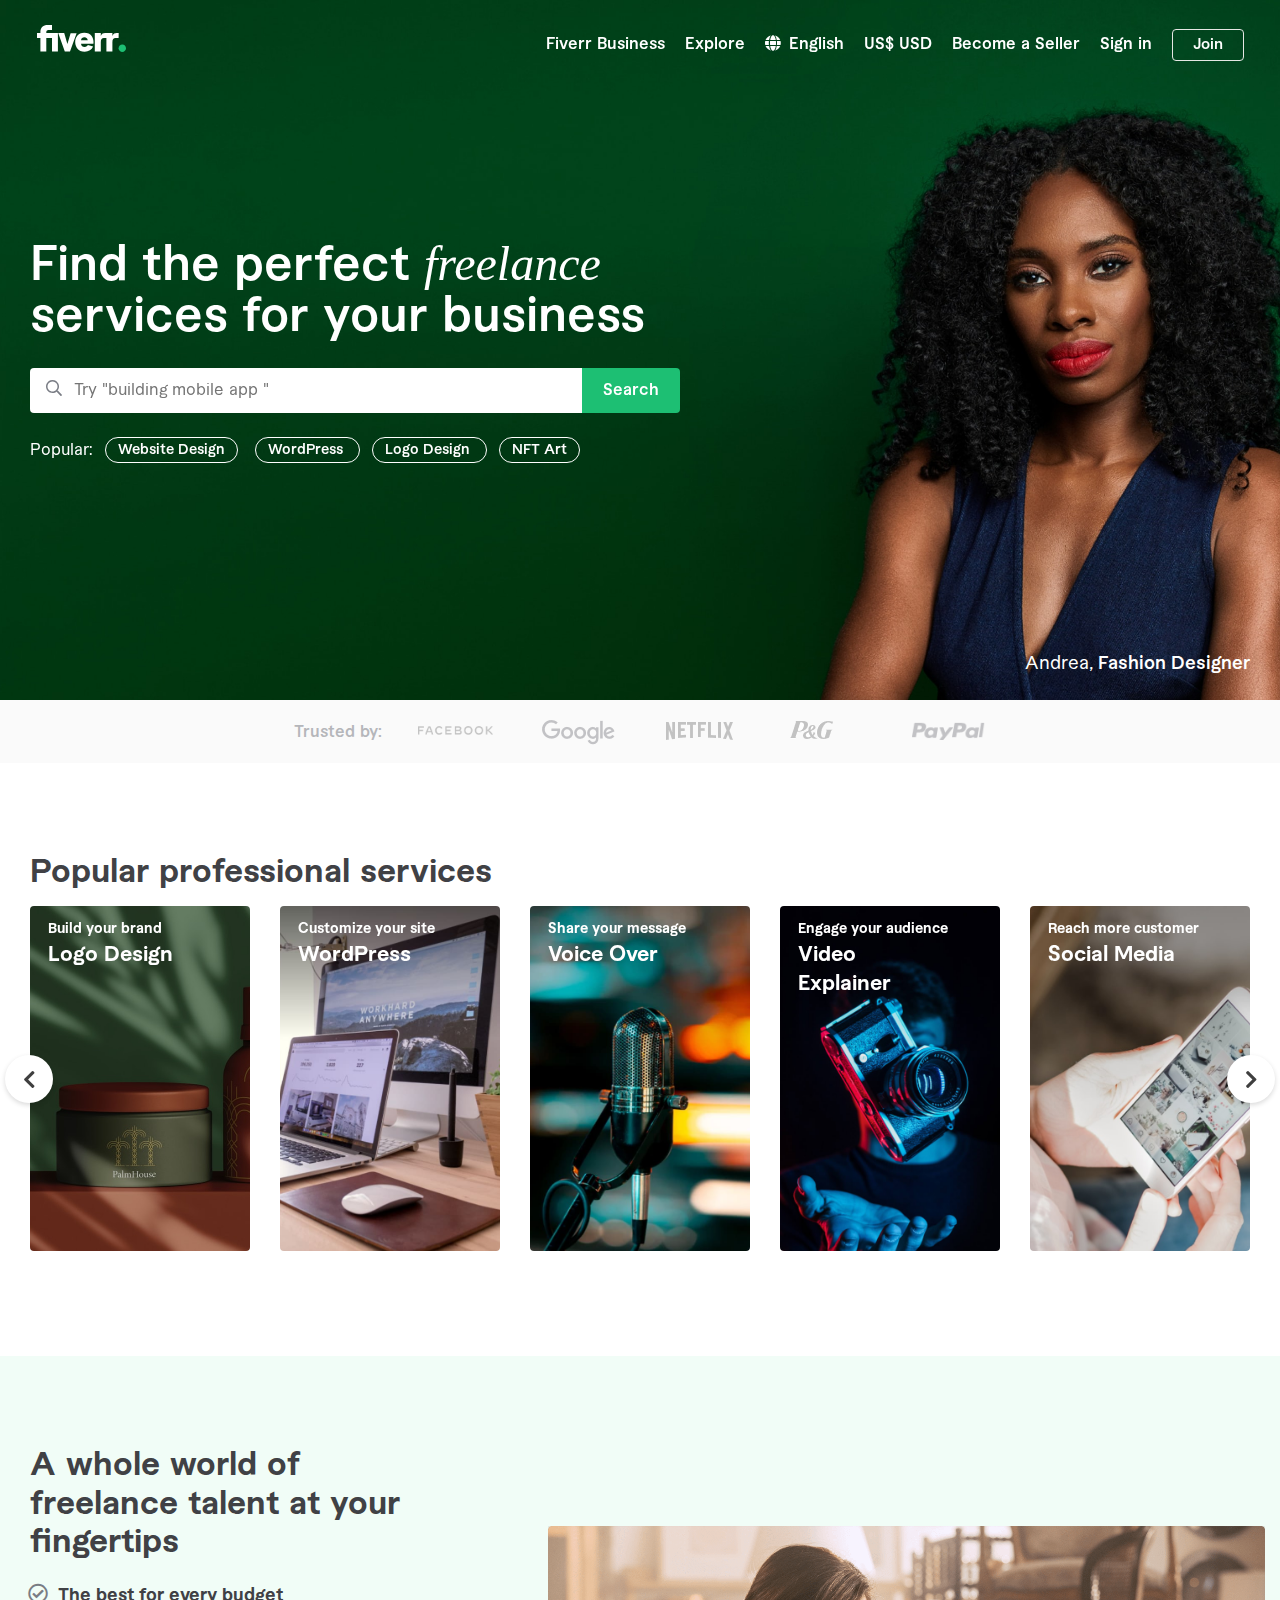
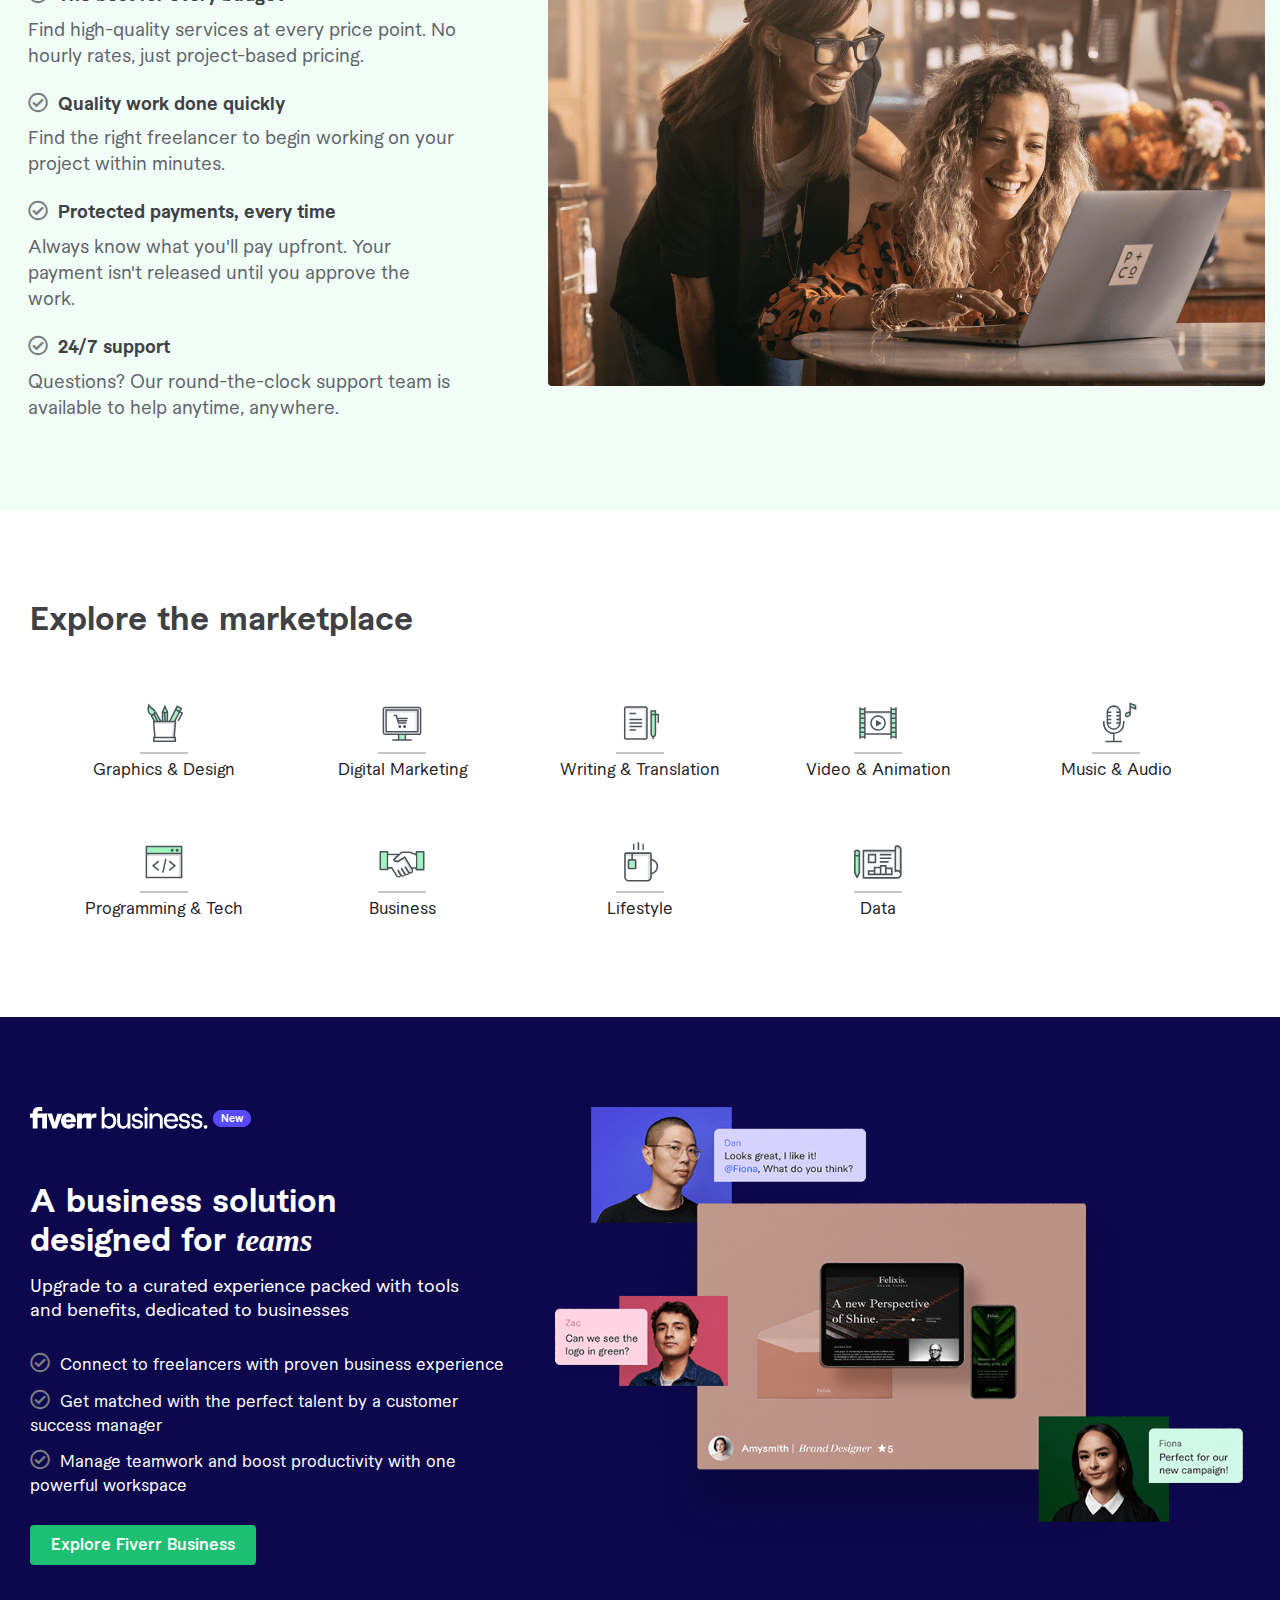
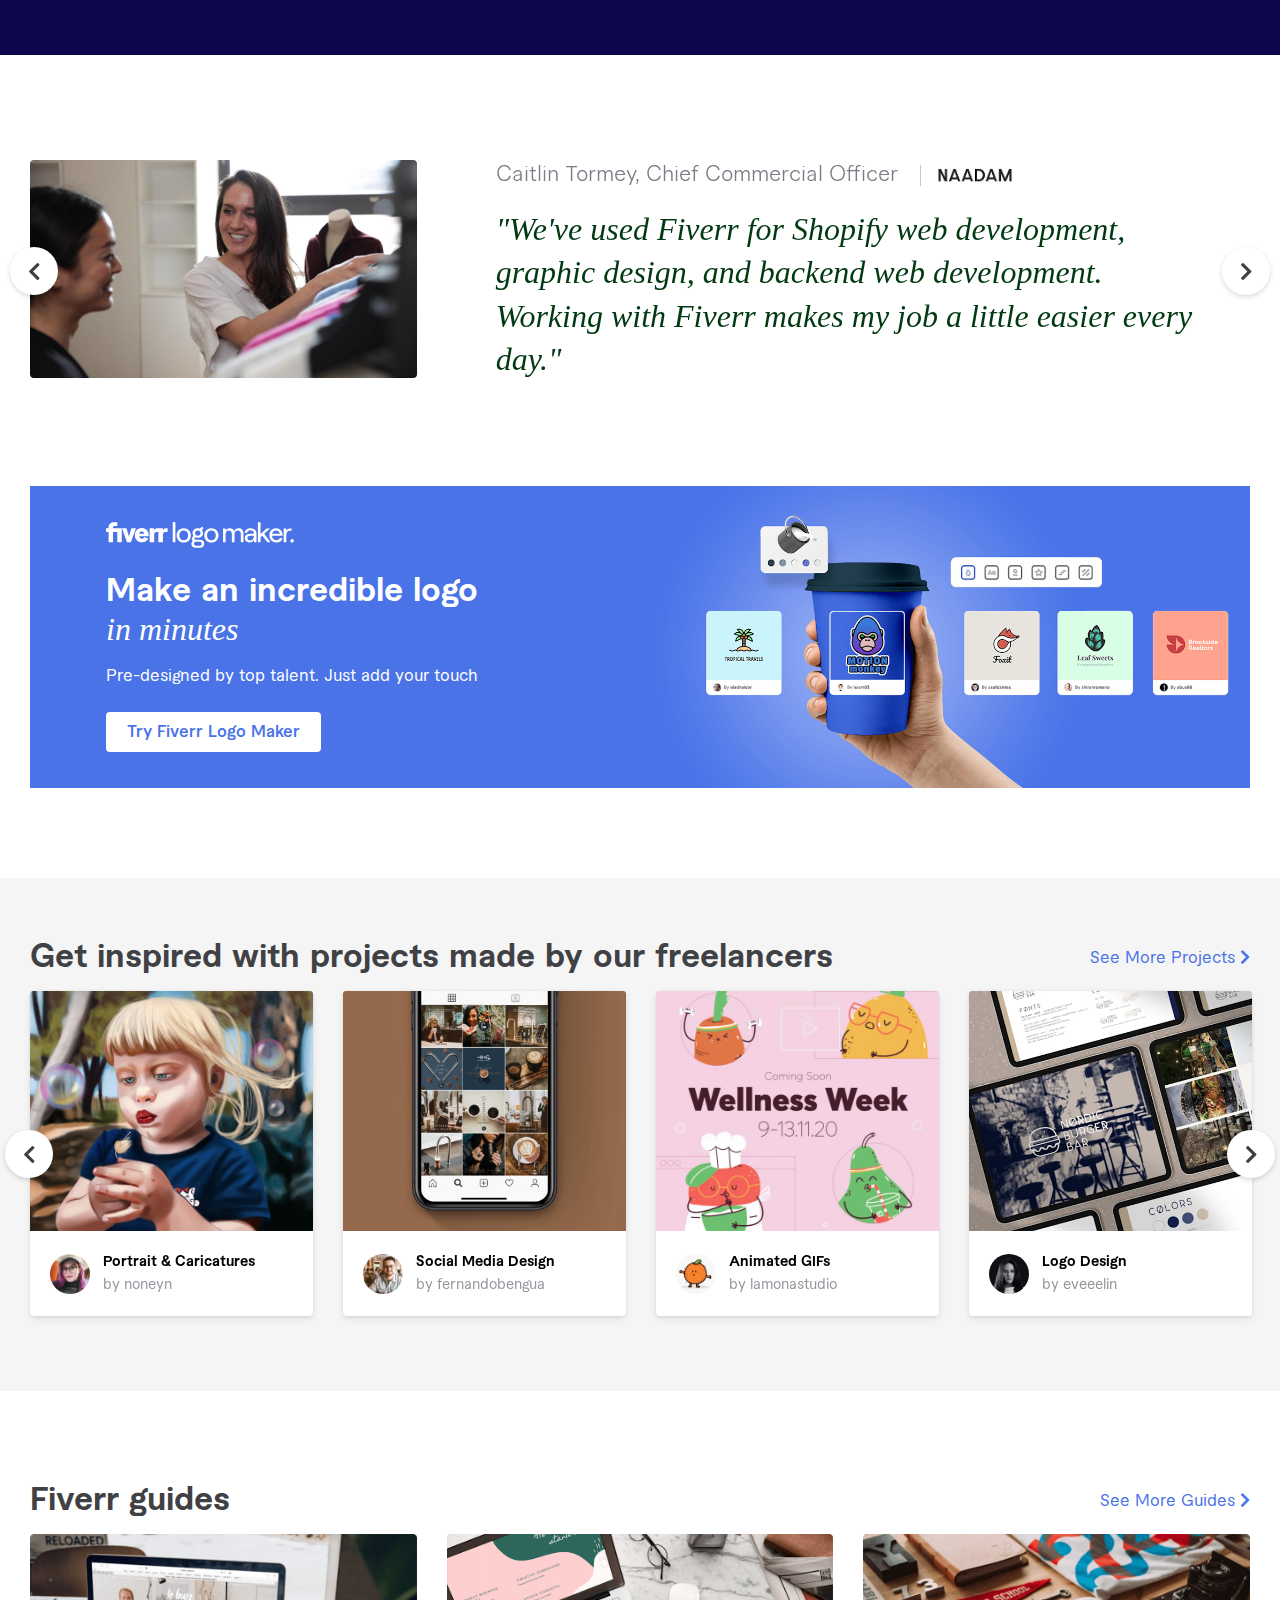
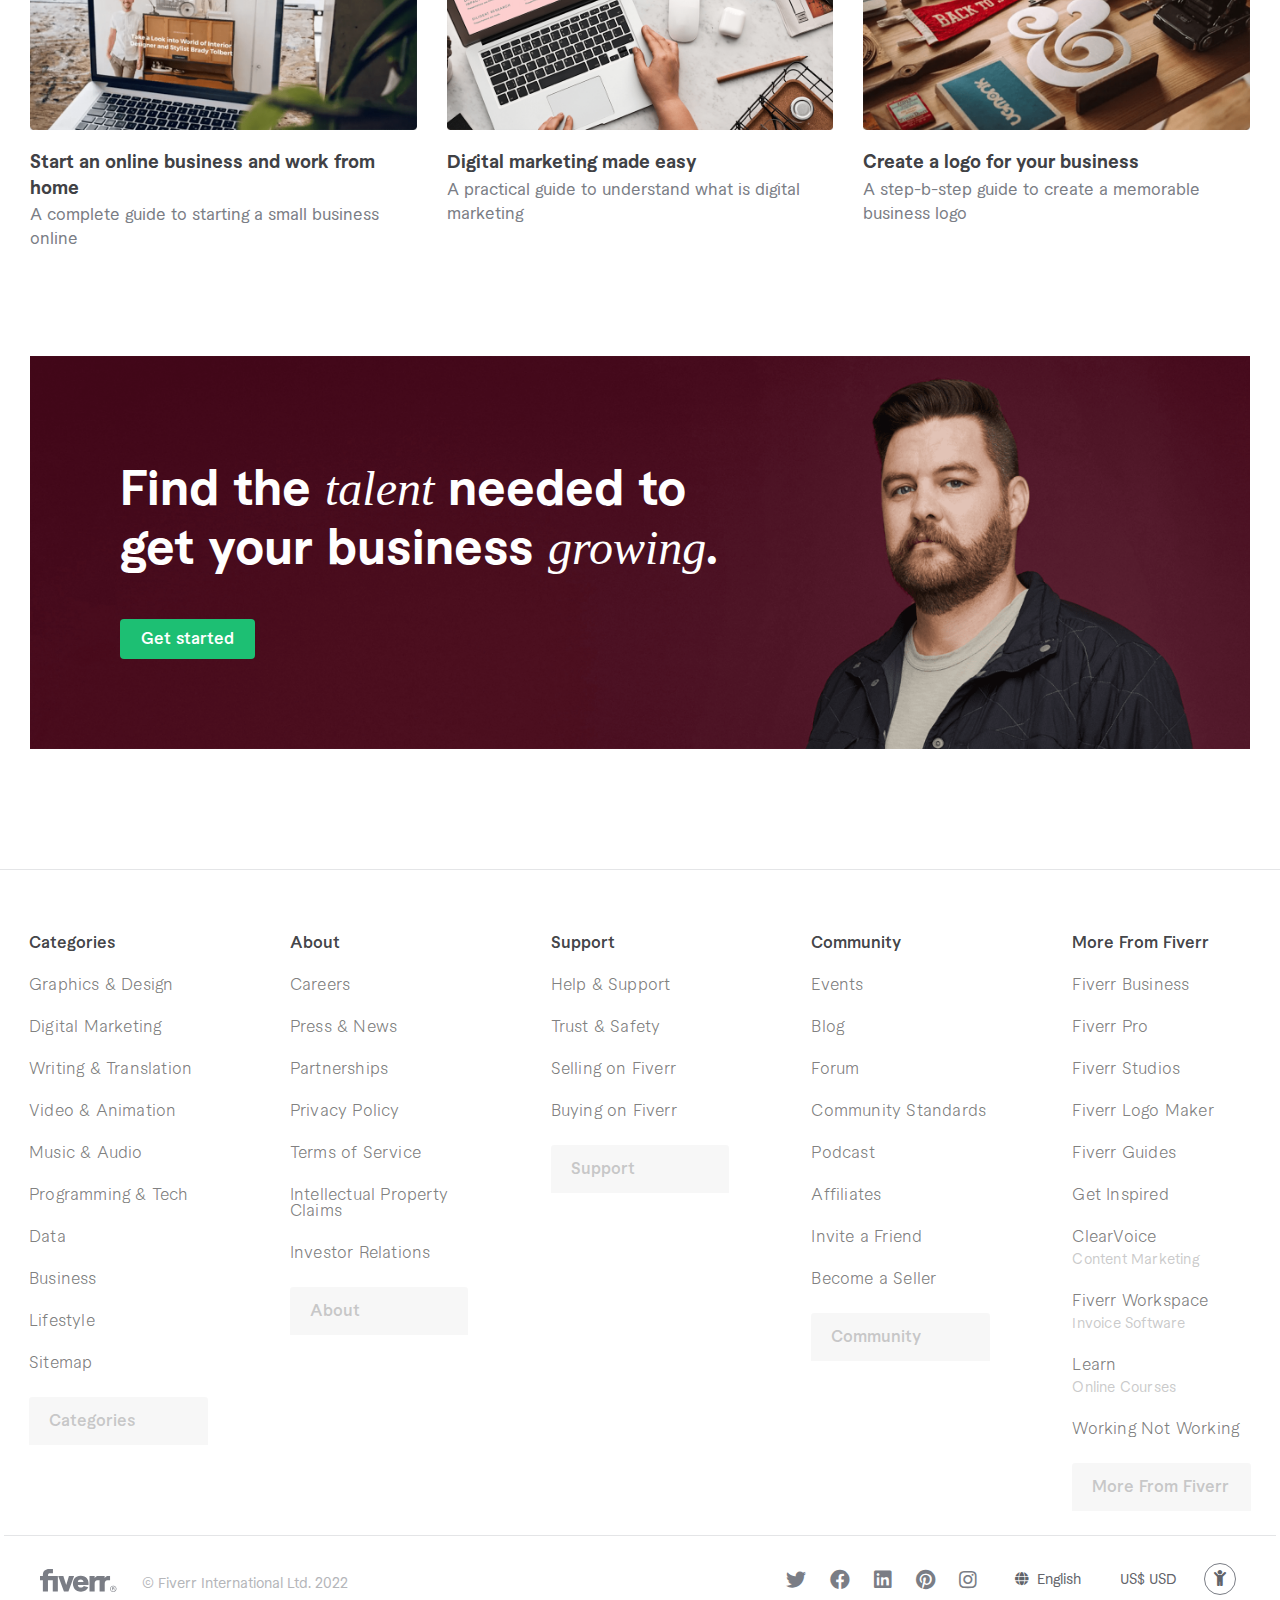
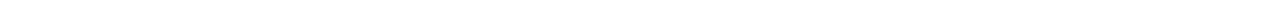
==== commit 65be58ef: "test 3" ====
--- a/index.html
+++ b/index.html
@@ -370,7 +370,7 @@
   <main>
     <section class="carousel">
       <div class="carousel__container">
-        <div class="carousel__front section--index ">
+        <div class="carousel__front section--index">
           <div class="carousel__front-content">
             <h1 class="carousel__title">
               Find the perfect
@@ -1457,7 +1457,7 @@
       </div>
     </section>
   </main>
-  <footer class="footer-collapse wrapper--index px-1 py-4">
+  <footer class="footer-collapse wrapper--index px-1">
     <div class="col-lg-12 mx-auto footer__wrapper section--index">
       <div class="row d-flex justify-content-between footer__content">
         <div class="col-lg-2 col-sm-3 col-md-3">
@@ -1830,6 +1830,15 @@
           // instead of a settings object
         ],
       });
+      $('.categories__menu-list').slick({
+        dots: false,
+        arrows: true,
+        infinite: true,
+        speed: 300,
+        slidesToShow: 1,
+        centerMode: true,
+        variableWidth: true
+      });
     });
   </script>
 </body>
--- a/css/style.css
+++ b/css/style.css
@@ -1981,7 +1981,7 @@
 }
 
 footer {
-  margin-top: 120px;
+  margin-top: 120px !important;
   border-top: 1px solid #e4e5e7;
 }
 
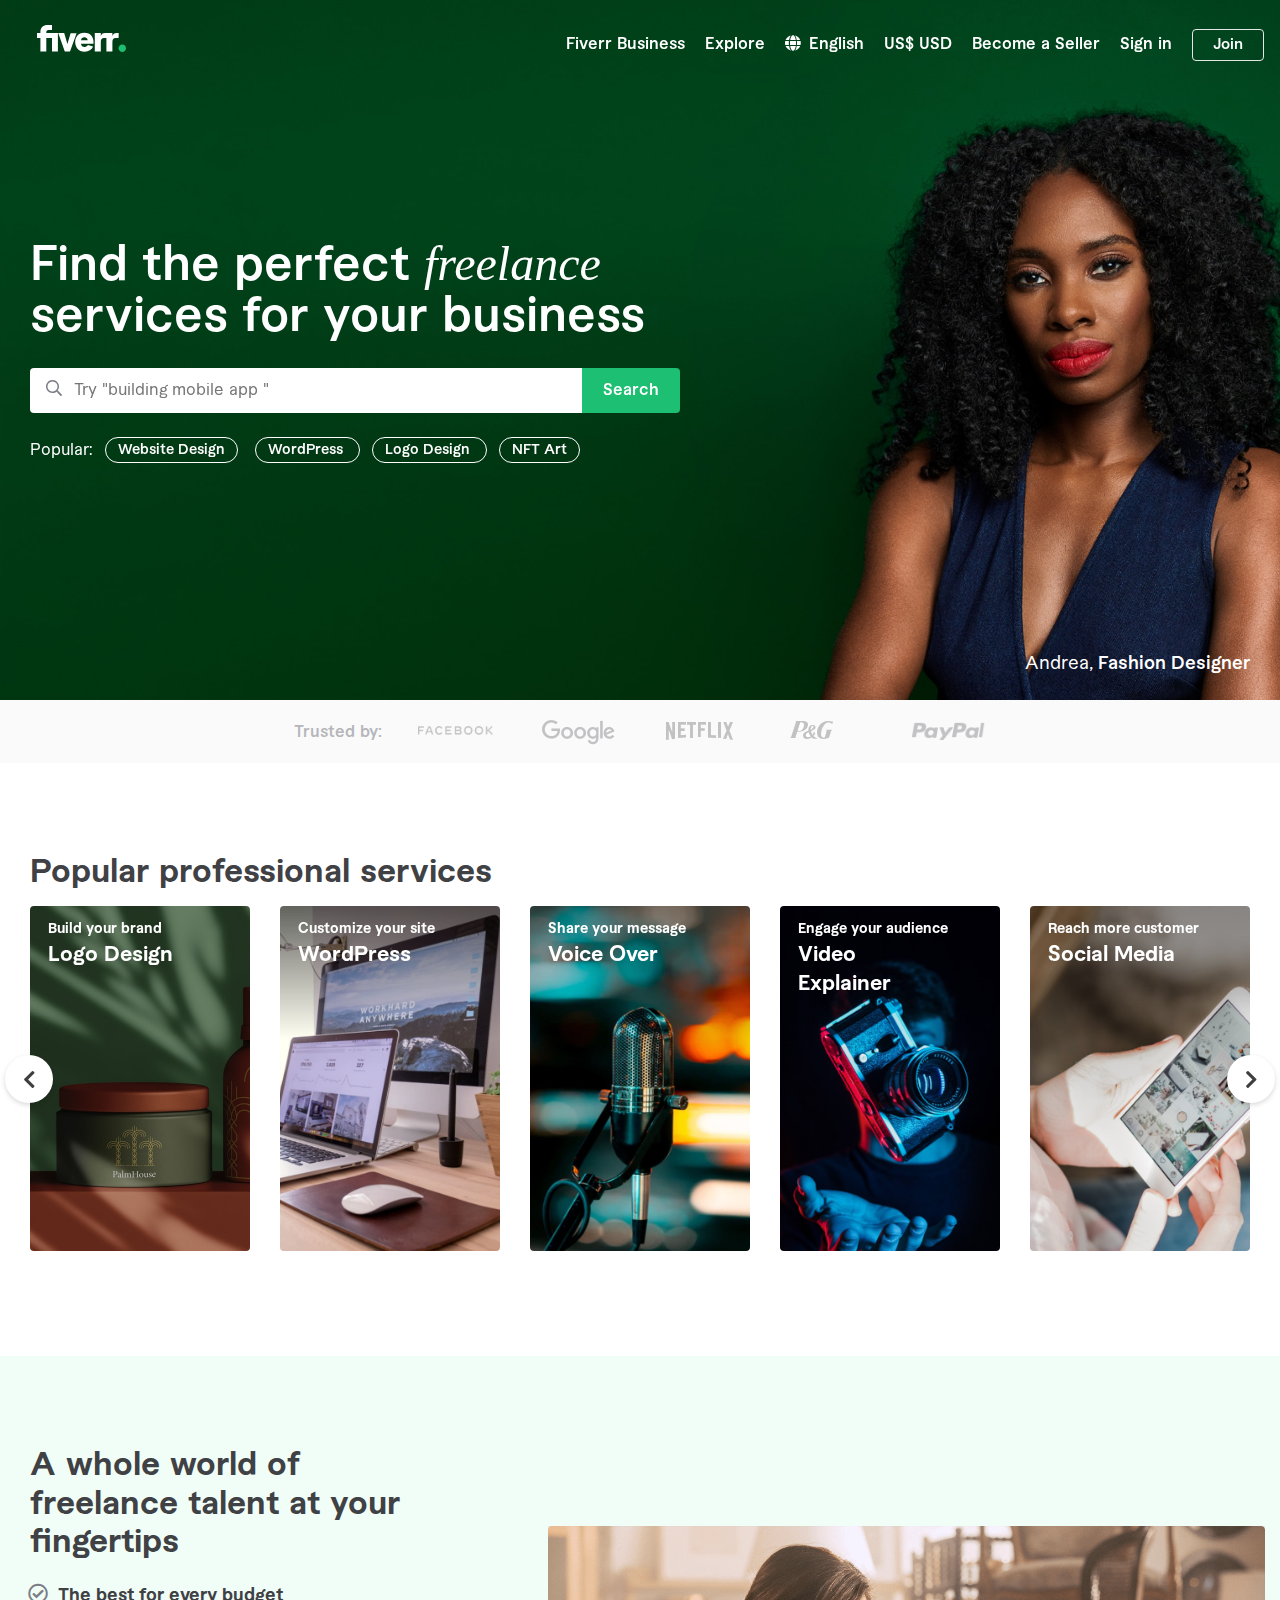
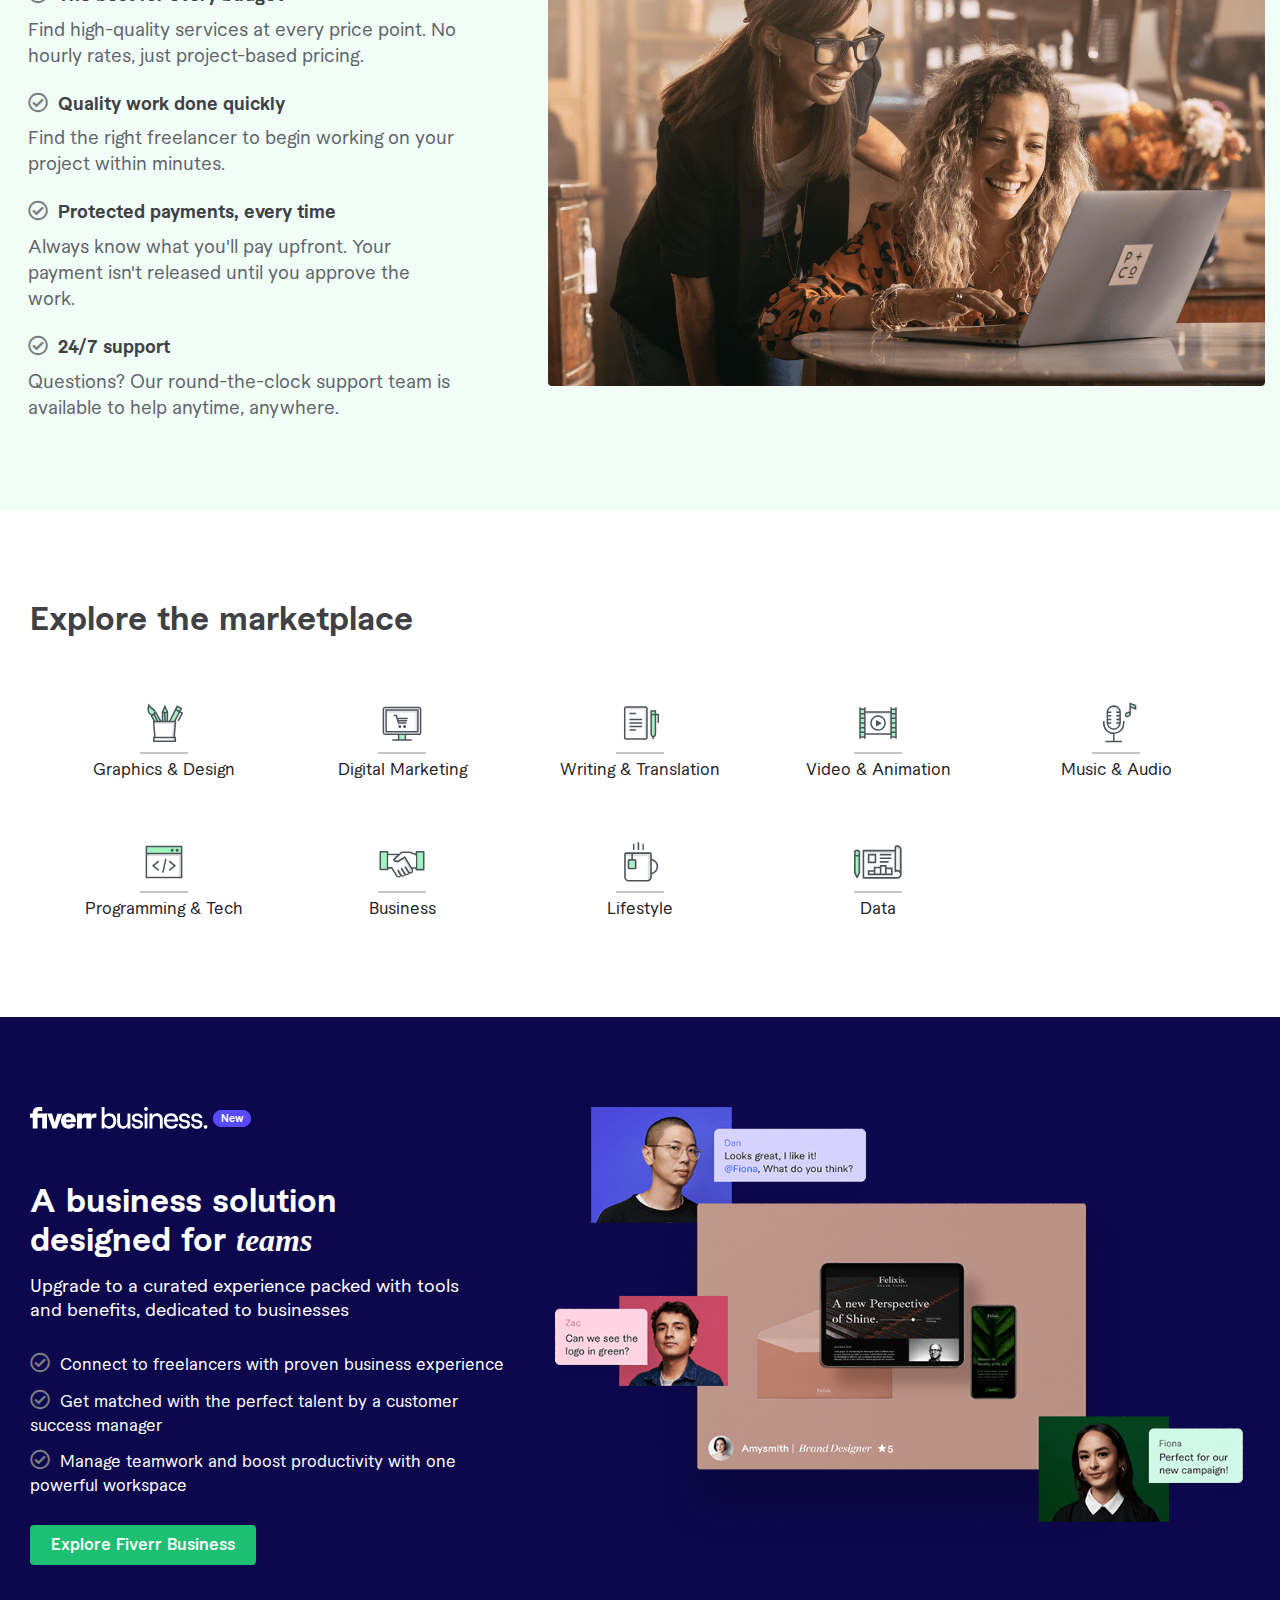
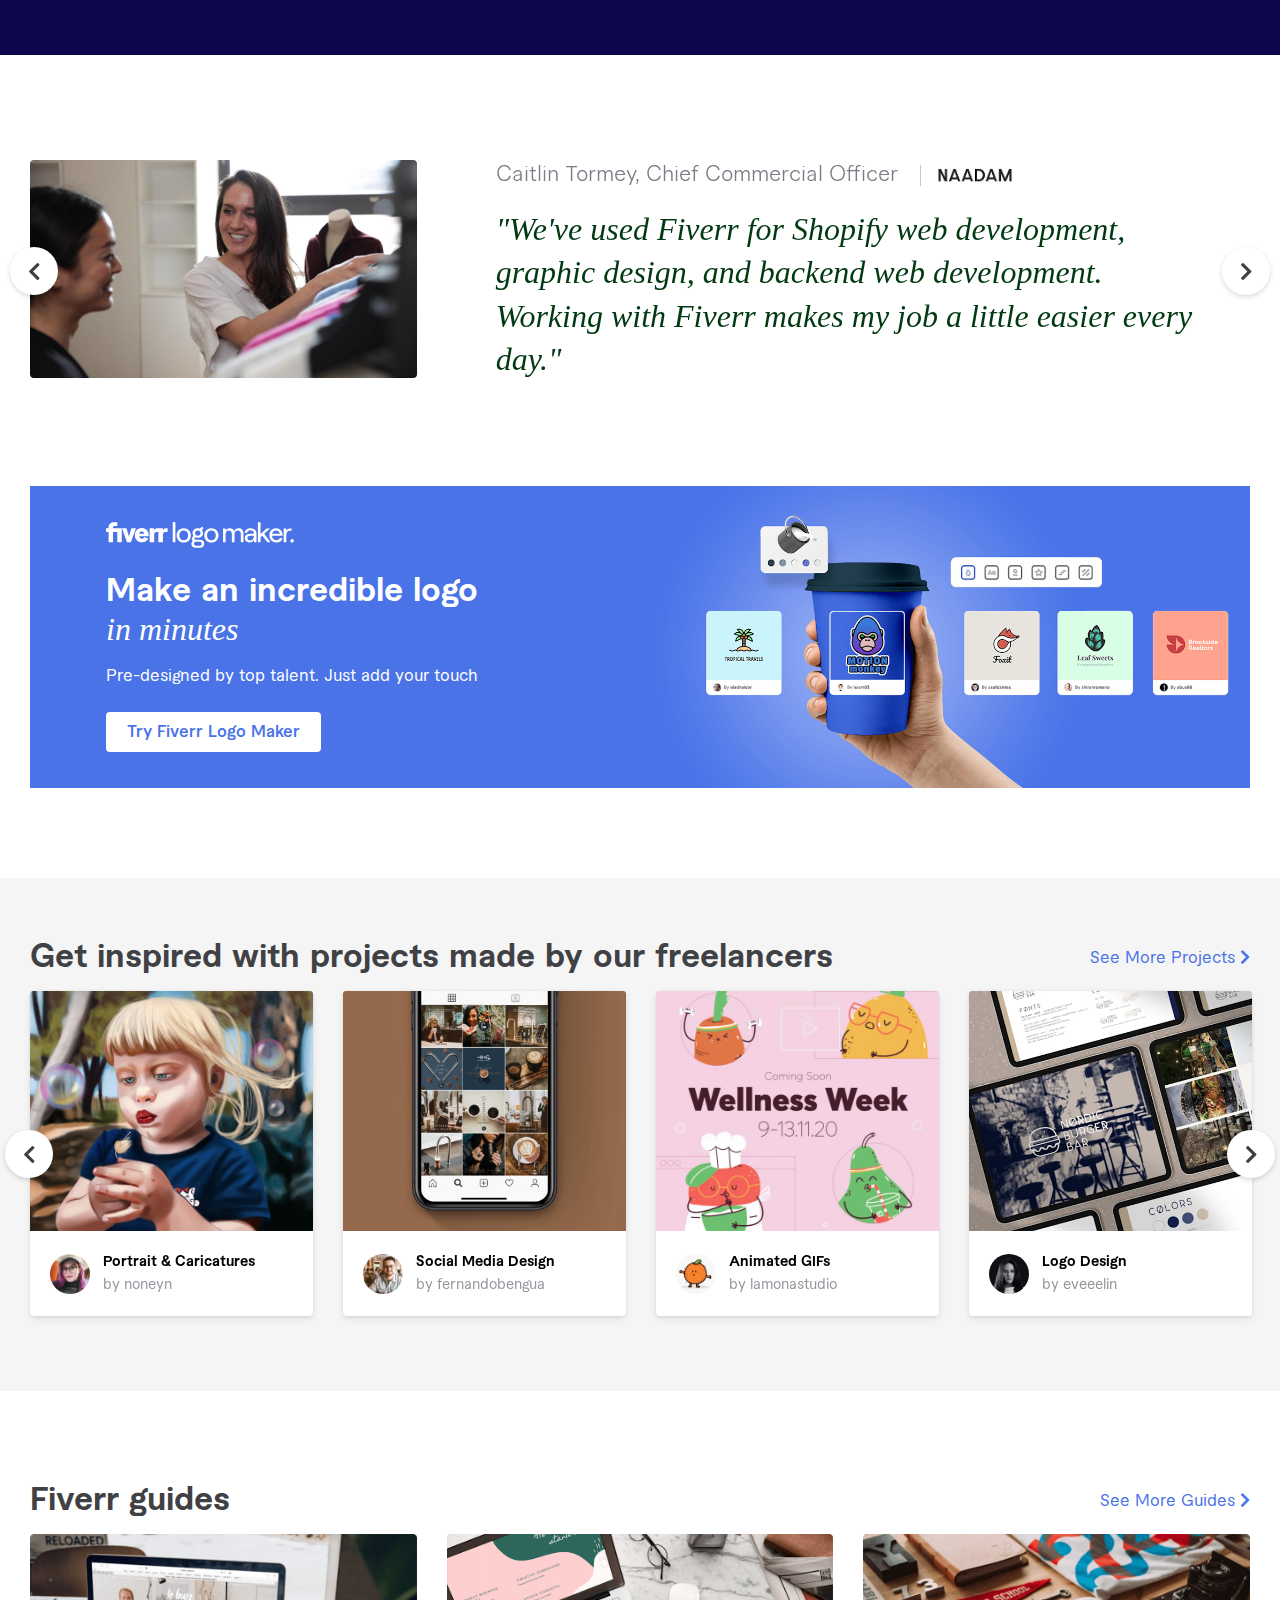
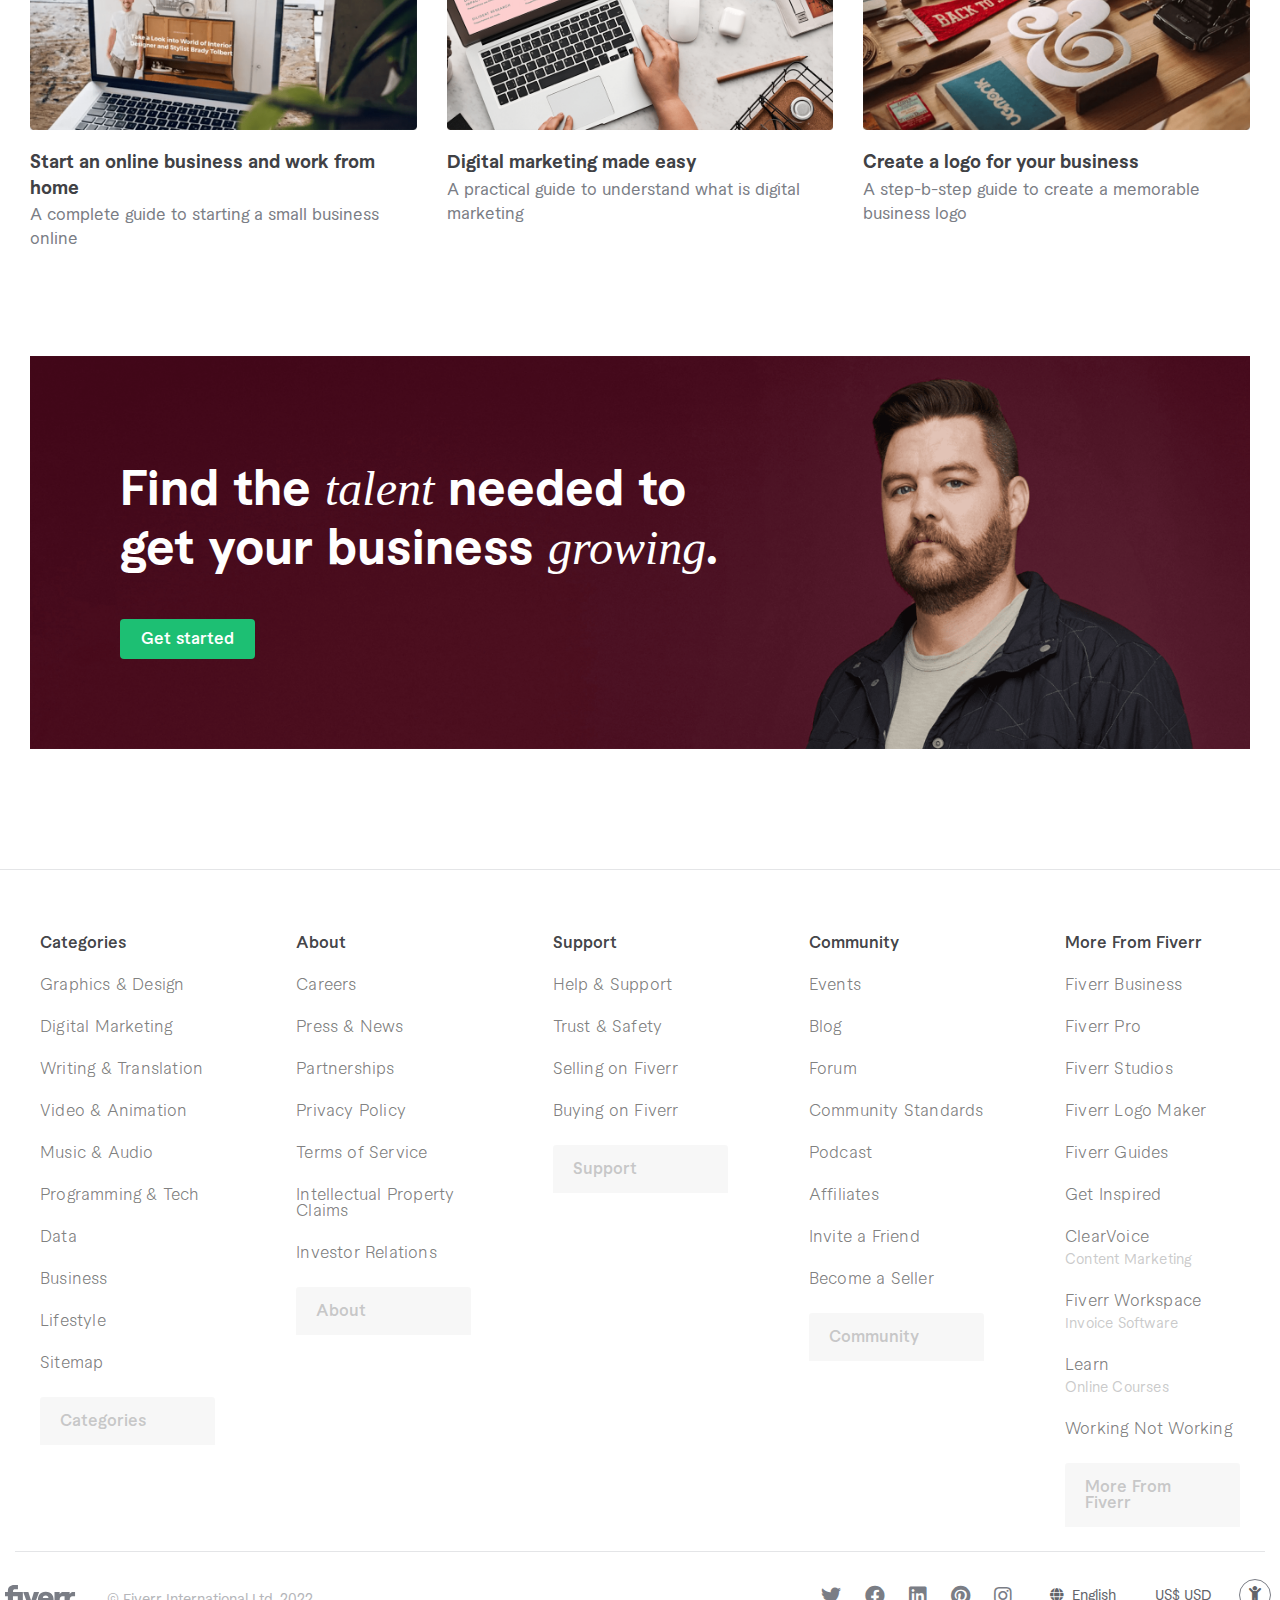
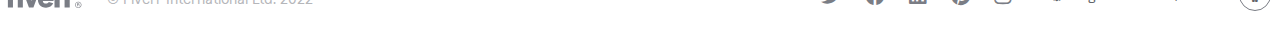
==== commit 15f61f4c: "fix responsive header and footer" ====
--- a/index.html
+++ b/index.html
@@ -33,7 +33,7 @@
 <body>
   <div id="main-header">
     <header class="header__transparent" id="headerArea">
-      <div class="header__container wrapper--index section--index">
+      <div class="header__container">
         <div class="header__content d-flex align-items-center">
           <a onclick="toggleButton()" class="trigger-menu-icon" id='menu-toggle'>
             <span class="fas fa-bars"></span>
@@ -1457,7 +1457,7 @@
       </div>
     </section>
   </main>
-  <footer class="footer-collapse wrapper--index px-1">
+  <footer class="footer-collapse wrapper--index">
     <div class="col-lg-12 mx-auto footer__wrapper section--index">
       <div class="row d-flex justify-content-between footer__content">
         <div class="col-lg-2 col-sm-3 col-md-3">
--- a/css/style.css
+++ b/css/style.css
@@ -608,7 +608,9 @@
 }
 
 #main-header header .header__container {
-  padding: 0px 0px;
+  padding: 0 0;
+  max-width: 1400px;
+  margin: 0 auto;
 }
 
 #main-header header .header__container .header__content {
@@ -740,7 +742,7 @@
 }
 
 #main-header header .header__container .header__content nav.navbar ul.navbar__list li {
-  margin-right: 20px;
+  margin-left: 20px;
 }
 
 #main-header header .header__container .header__content nav.navbar ul.navbar__list li a {
@@ -1128,7 +1130,7 @@
 @media only screen and (min-width: 1400px) {
   .carousel__container .carousel-inner .carousel-item:nth-child(1) {
     background-image: url("../images/home/carousel-andrea-bigger.jfif");
-    background-size: contain;
+    background-size: cover;
   }
 }
 
@@ -1140,13 +1142,13 @@
 @media only screen and (min-width: 1400px) {
   .carousel__container .carousel-inner .carousel-item:nth-child(2) {
     background-image: url("../images/home/carousel-moon-bigger.jfif");
-    background-size: contain;
+    background-size: cover;
   }
 }
 
 .carousel__container .carousel-inner .carousel-item:nth-child(3) {
   background-image: url("../images/home/carousel-ritika.jfif");
-  background-color: #540e1f;
+  background-color: #661d30;
 }
 
 .carousel__container .carousel-inner .carousel-item:nth-child(3) ul {
@@ -1156,7 +1158,7 @@
 @media only screen and (min-width: 1400px) {
   .carousel__container .carousel-inner .carousel-item:nth-child(3) {
     background-image: url("../images/home/carousel-ritika-bigger.jfif");
-    background-size: contain;
+    background-size: cover;
   }
 }
 
@@ -1172,19 +1174,19 @@
 @media only screen and (min-width: 1400px) {
   .carousel__container .carousel-inner .carousel-item:nth-child(4) {
     background-image: url("../images/home/carousel-zach-bigger.jfif");
-    background-size: contain;
+    background-size: cover;
   }
 }
 
 .carousel__container .carousel-inner .carousel-item:nth-child(5) {
   background-image: url("../images/home/carousel-gabrielle.jfif");
-  background-color: #7d1a00;
+  background-color: #8f2807;
 }
 
 @media only screen and (min-width: 1400px) {
   .carousel__container .carousel-inner .carousel-item:nth-child(5) {
     background-image: url("../images/home/carousel-gabrielle-bigger.jfif");
-    background-size: contain;
+    background-size: cover;
   }
 }
 
@@ -2079,7 +2081,7 @@
   -webkit-box-align: center;
       -ms-flex-align: center;
           align-items: center;
-  padding: 30px 40px;
+  padding: 30px 5px;
 }
 
 .copyright .copyright__inner .right ul.social-media li a {
@@ -2346,7 +2348,7 @@
 }
 
 .wrapper--selling #main-header header .header__container .header__content nav.navbar ul.navbar__list li {
-  margin-right: 22px;
+  margin-left: 22px;
 }
 
 .wrapper--selling #main-header header .header__container .header__content nav.navbar ul.navbar__list li a {
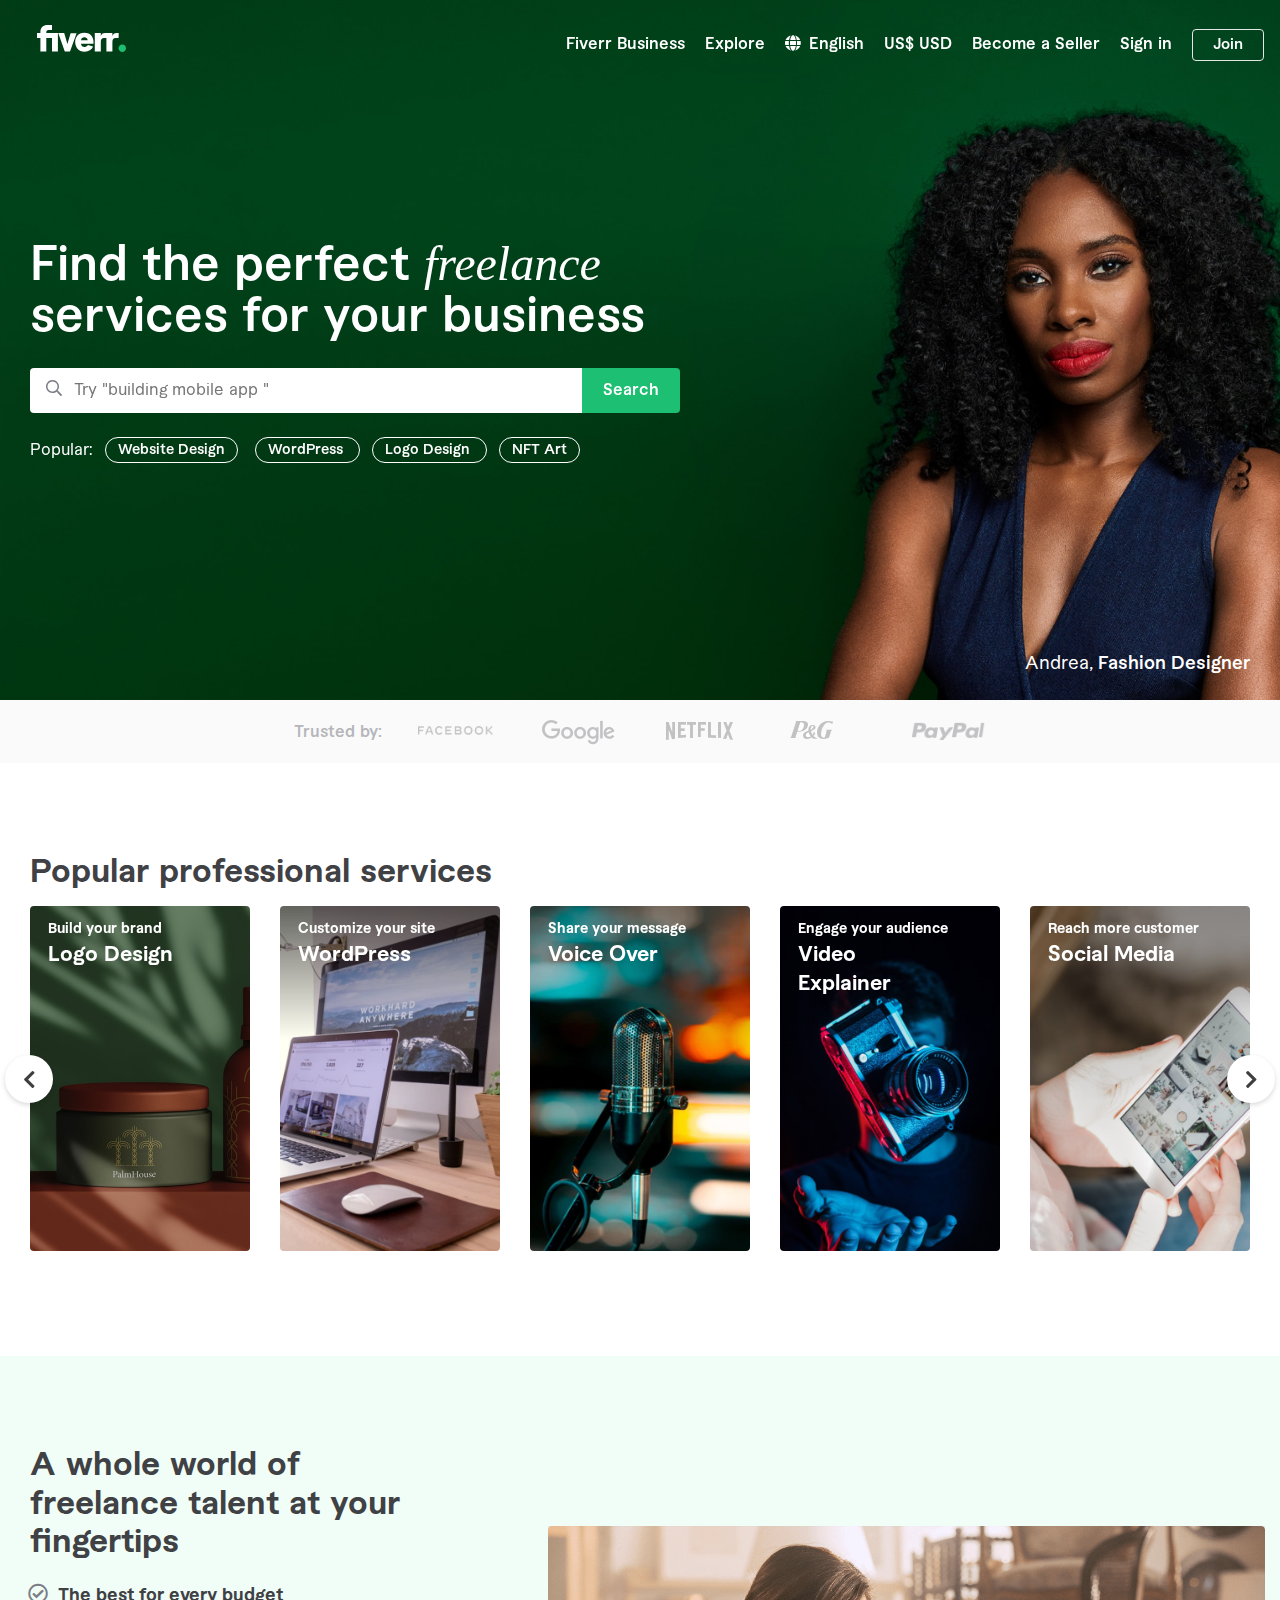
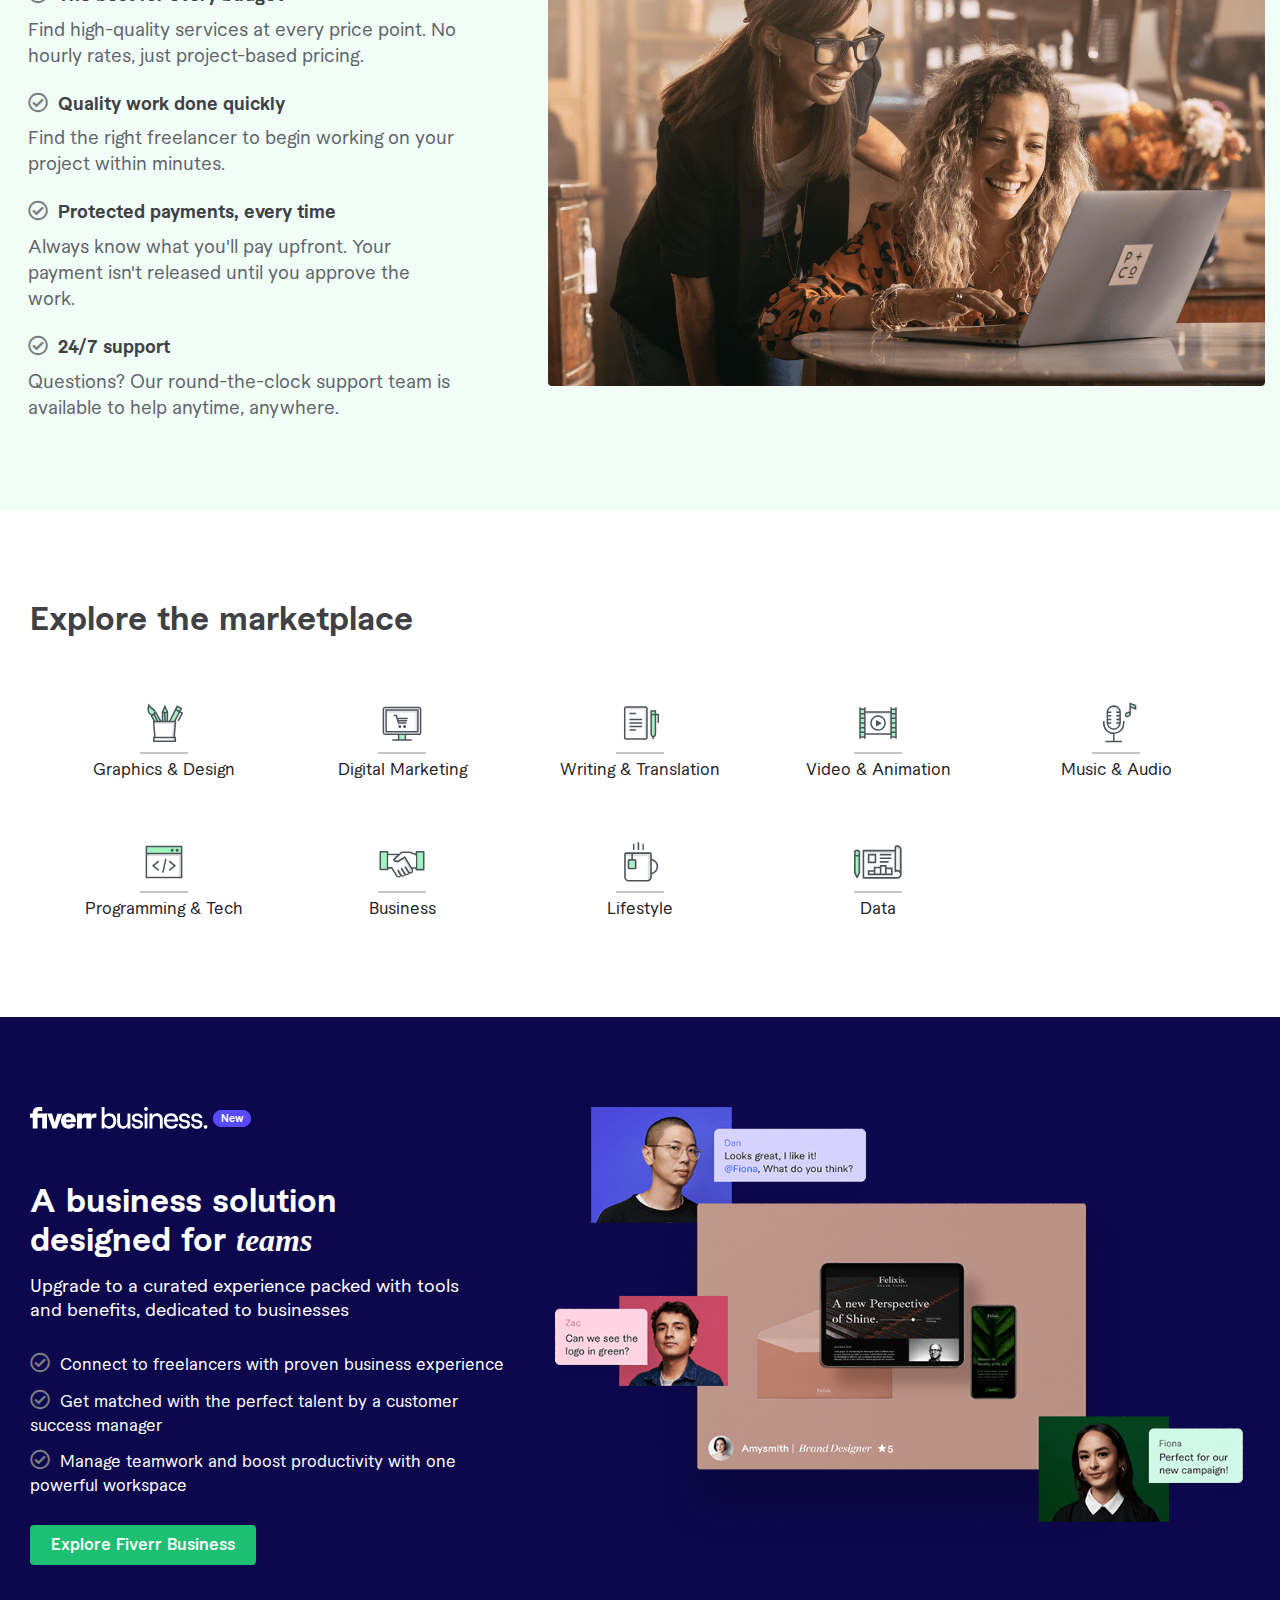
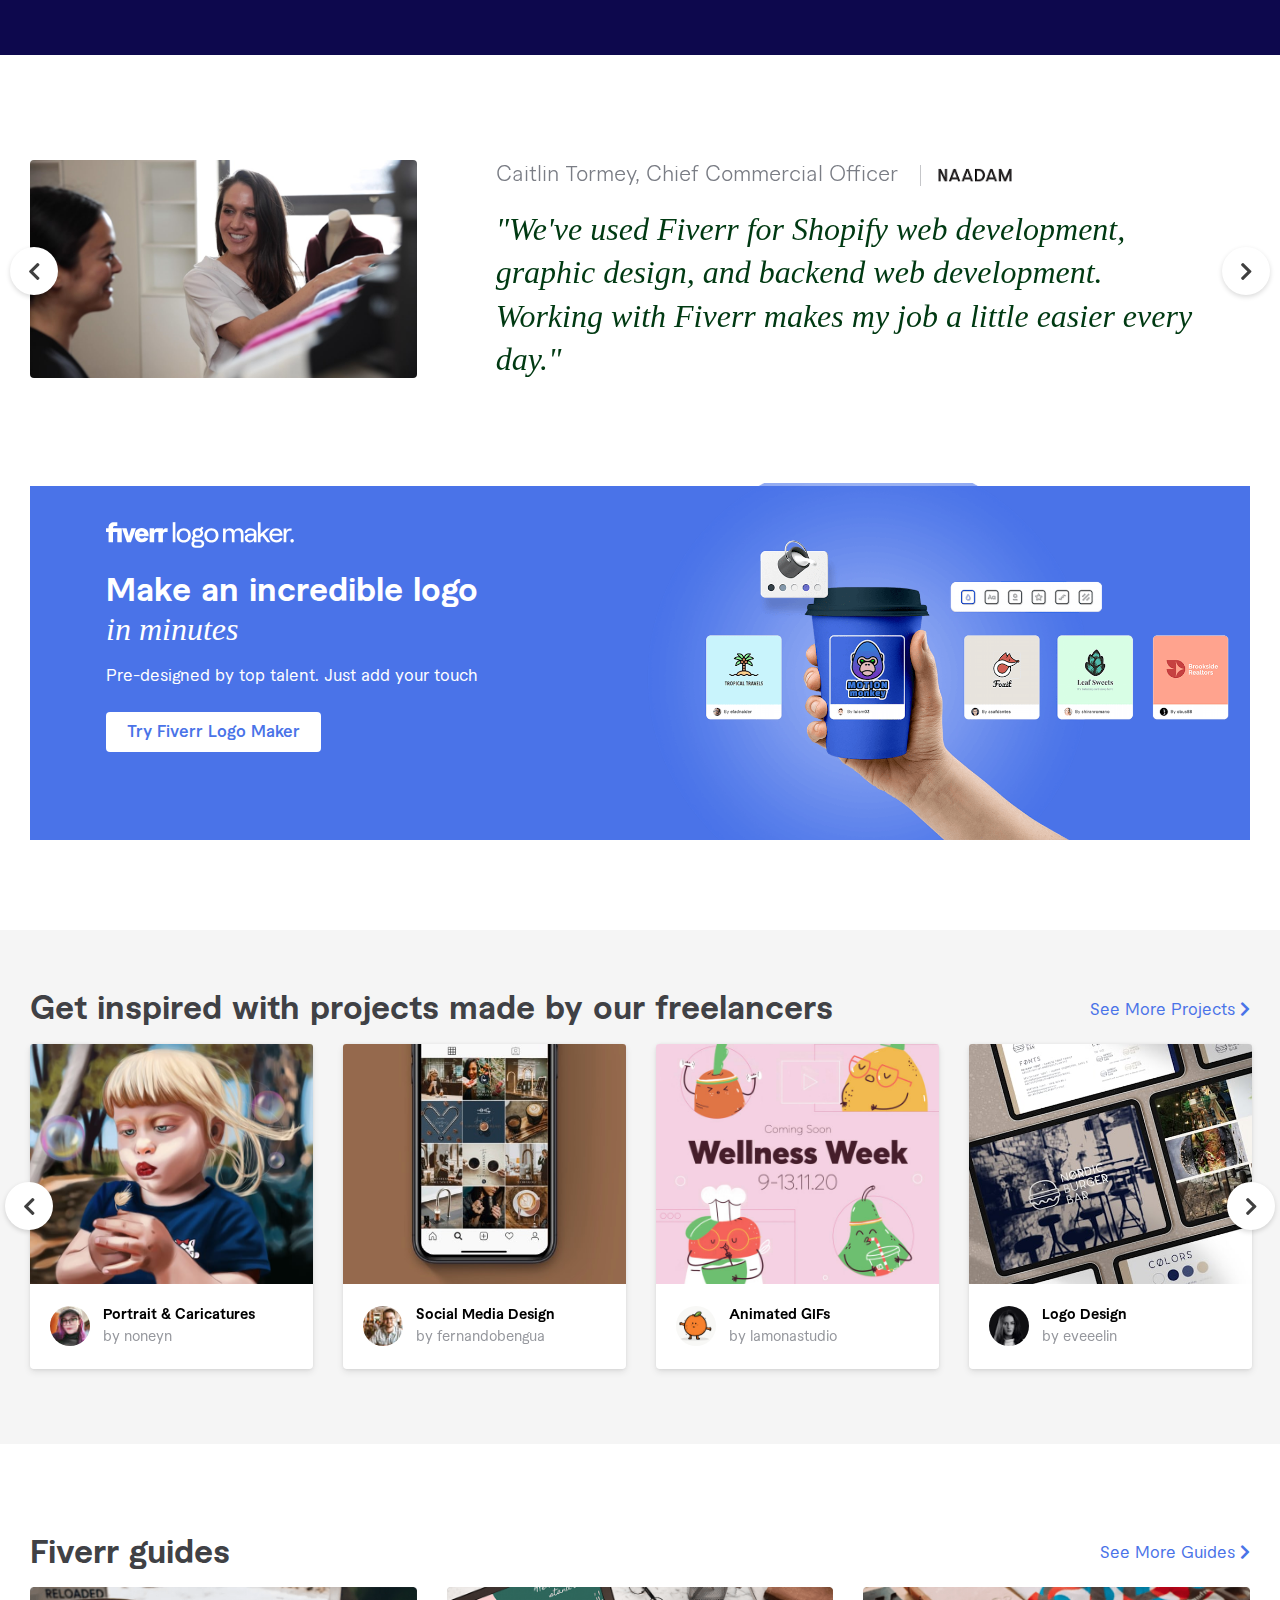
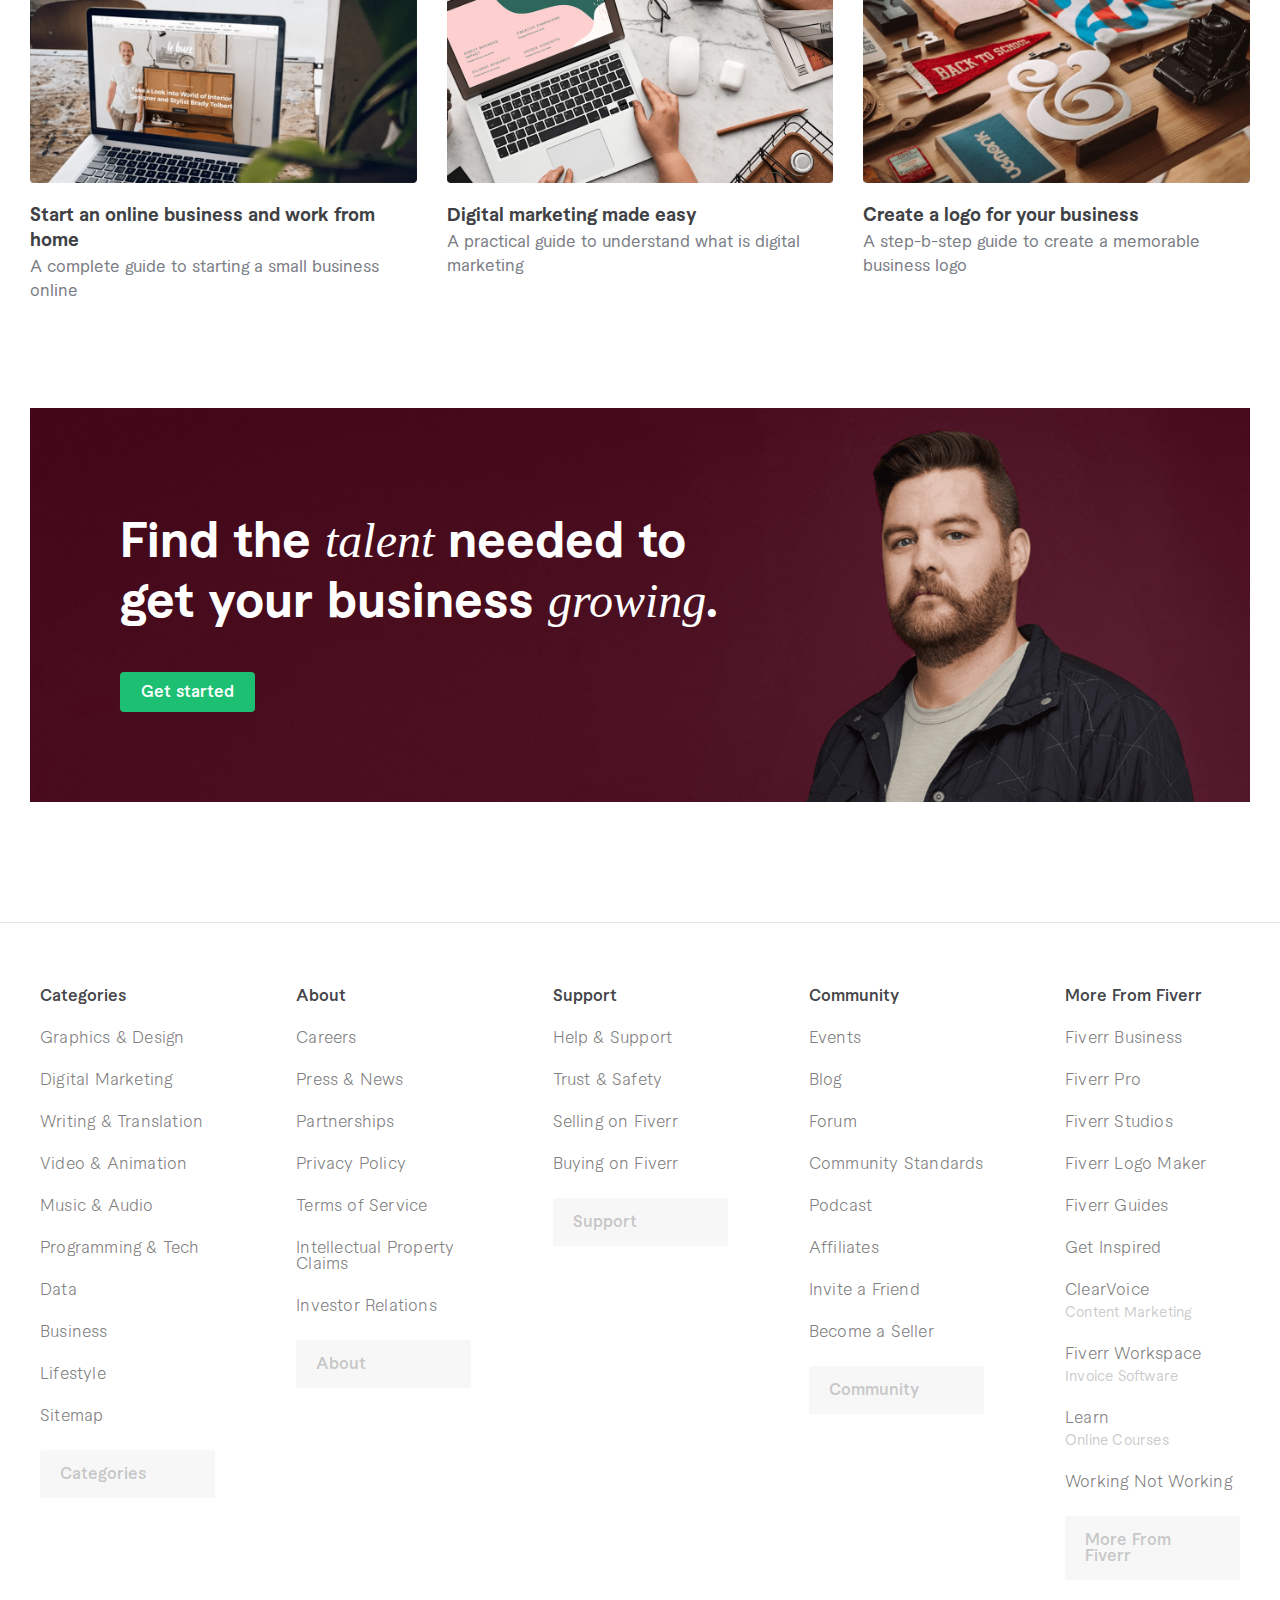
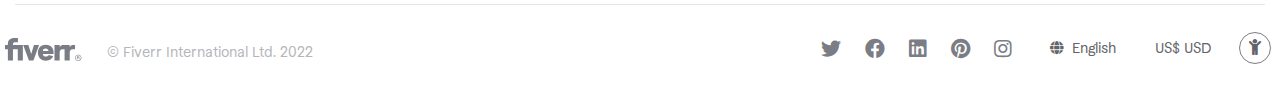
==== commit b9c1c15f: "Logomaker Fix" ====
--- a/index.html
+++ b/index.html
@@ -1051,6 +1051,7 @@
         <div class="logomaker__content-img">
           <img class="logomaker-default" src="./images/home/logo-maker-banner.png" alt="" />
           <img class="logomaker-tablet" src="./images/home/logo-maker-banner-tablet-852-2x.png" alt="" />
+          <img class="logomaker-mobile" src="./images/home/logo-maker-banner-mobile-552-2x.png" alt="">
         </div>
       </div>
     </section>
@@ -1713,7 +1714,7 @@
     </div>
   </div>
   <!-- Optional JavaScript -->
-  <script src="/libs/style.js"></script>
+  <script src="./libs/style.js"></script>
   <!-- jQuery first, then Popper.js, then Bootstrap JS -->
   <script src="https://cdnjs.cloudflare.com/ajax/libs/jquery/3.6.0/jquery.min.js"
     integrity="sha512-894YE6QWD5I59HgZOGReFYm4dnWc1Qt5NtvYSaNcOP+u1T9qYdvdihz0PPSiiqn/+/3e7Jo4EaG7TubfWGUrMQ=="
--- a/css/style.css
+++ b/css/style.css
@@ -483,8 +483,8 @@
           box-shadow: none !important;
 }
 
-/**
- * Styling first level lists items
+/**
+ * Styling first level lists items
  */
 .group-list {
   background: #ffffff !important;
@@ -509,8 +509,8 @@
           box-shadow: none !important;
 }
 
-/**
-   * Styling second level list items
+/**
+   * Styling second level list items
    */
 .sub-group-list a,
 .sub-group-list label {
@@ -529,8 +529,8 @@
           box-shadow: none !important;
 }
 
-/**
-   * Styling third level list items
+/**
+   * Styling third level list items
    */
 .sub-sub-group-list a,
 .sub-sub-group-list label {
@@ -546,8 +546,8 @@
   background-color: #ffffff !important;
 }
 
-/**
-   * Hide nested lists
+/**
+   * Hide nested lists
    */
 .group-list,
 .sub-group-list,
@@ -1697,13 +1697,13 @@
 .logomaker__container {
   background-color: #4a73e8;
   color: #fff;
-  position: relative;
 }
 
 .logomaker__container .logomaker__content {
   padding: 36px 0 36px 32px;
   padding-left: 76px;
-  z-index: 1;
+  position: relative;
+  z-index: 2;
 }
 
 .logomaker__container .logomaker__content-logo {
@@ -1735,16 +1735,21 @@
   background-color: #d4defb;
 }
 
+.logomaker__container .logomaker__content-img .logomaker-default {
+  display: block;
+  height: 100%;
+  width: 100%;
+  margin-top: -25%;
+  position: relative;
+  z-index: 1;
+}
+
 .logomaker__container .logomaker__content-img .logomaker-tablet {
   display: none;
 }
 
-.logomaker__container .logomaker__content-img .logomaker-default {
-  position: absolute;
-  top: 0;
-  left: 0;
-  height: 100%;
-  width: 100%;
+.logomaker__container .logomaker__content-img .logomaker-mobile {
+  display: none;
 }
 
 .logomaker__container .logomaker__content-img img {
@@ -1761,7 +1766,25 @@
     height: 100%;
     width: 100%;
     margin-top: -27%;
-    z-index: -1;
+    position: relative;
+    z-index: 1;
+  }
+}
+
+@media only screen and (max-width: 576px) {
+  .logomaker__container .logomaker__content-img .logomaker-default {
+    display: none;
+  }
+  .logomaker__container .logomaker__content-img .logomaker-tablet {
+    display: none;
+  }
+  .logomaker__container .logomaker__content-img .logomaker-mobile {
+    display: block;
+    height: 100%;
+    width: 100%;
+    margin-top: -27%;
+    position: relative;
+    z-index: 1;
   }
 }
 
@@ -1827,6 +1850,13 @@
   height: 240px;
   -o-object-fit: cover;
      object-fit: cover;
+  -webkit-transition: all .5s;
+  transition: all .5s;
+}
+
+.freelancer__container .freelancer__slider .freelancer__slider-item .card .card-img-top:hover {
+  opacity: 0.85;
+  cursor: pointer;
 }
 
 .freelancer__container .freelancer__slider .freelancer__slider-item .card .card-body {
@@ -2690,7 +2720,7 @@
 }
 
 .community__item .community__designer {
-  background-image: url(../../images/selling/designer.jpg);
+  background-image: url(./../images/selling/designer.jpg);
   background-position: 0 0;
   background-size: 100%;
 }
@@ -2700,7 +2730,7 @@
 }
 
 .community__item .community__developer {
-  background-image: url(../../images/selling/developer.jpg);
+  background-image: url(./../images/selling/developer.jpg);
   background-position: 50% 50%;
   background-size: cover;
 }
@@ -2712,7 +2742,7 @@
 }
 
 .community__item .community__writer {
-  background-image: url(../../images/selling/writer.jpg);
+  background-image: url(./../images/selling/writer.jpg);
   background-position: 50% 50%;
   background-size: cover;
 }
@@ -2724,7 +2754,7 @@
 }
 
 .community__item .community__editor {
-  background-image: url(../../images/selling/video.jpg);
+  background-image: url(./../images/selling/video.jpg);
   background-position: 0 0;
   background-size: 100%;
 }
@@ -2734,7 +2764,7 @@
 }
 
 .community__item .community__musician {
-  background-image: url(../../images/selling/musician.jpg);
+  background-image: url(./../images/selling/musician.jpg);
   background-position: 0 0;
   background-size: 100%;
 }
@@ -2744,7 +2774,7 @@
 }
 
 .community__item .community__voiceover {
-  background-image: url(../../images/selling/voiceover.jpg);
+  background-image: url(./../images/selling/voiceover.jpg);
   background-position: 0 0;
   background-size: 100%;
 }
@@ -2754,7 +2784,7 @@
 }
 
 .community__item .community__social {
-  background-image: url(../../images/selling/analyst.jpg);
+  background-image: url(./../images/selling/analyst.jpg);
   background-position: 50% 50%;
   background-size: cover;
 }
@@ -2793,7 +2823,7 @@
 
 .community__item .community__you-cover h3::before {
   content: "";
-  background: transparent url(../../images/selling/sprite-start-selling.svg) no-repeat -300px 0;
+  background: transparent url(./../images/selling/sprite-start-selling.svg) no-repeat -300px 0;
   background-size: 350px;
   display: block;
   width: 50px;
@@ -2855,7 +2885,8 @@
 }
 
 .modal .modal__thumbnail .modal__quote .modal__quote_author {
-  font: normal 14px/31px "Macan", "Helvetica Neue", Helvetica, Arial, sans-serif;
+  font: normal 14px/31px "Macan", "Helvetica Neue", Helvetica, Arial,+ sans-serif;
 }
 
 .modal .modal__thumbnail .modal__quote .modal__quote_author strong {
@@ -2866,35 +2897,35 @@
 }
 
 .modal .modal__thumbnail_designer {
-  background-image: url(../../images/selling/designer_mobile.jpg);
+  background-image: url(./../images/selling/designer_mobile.jpg);
 }
 
 .modal .modal__thumbnail_developer {
-  background-image: url(../../images/selling/developer_mobile.jpg);
+  background-image: url(./../images/selling/developer_mobile.jpg);
   background-size: 100%;
   background-position: 0 -20px;
 }
 
 .modal .modal__thumbnail_writer {
-  background-image: url(../../images/selling/writer_mobile.jpg);
+  background-image: url(./../images/selling/writer_mobile.jpg);
   background-size: 120%;
 }
 
 .modal .modal__thumbnail_editor {
-  background-image: url(../../images/selling/video_mobile.jpg);
+  background-image: url(./../images/selling/video_mobile.jpg);
   background-position: -45px 0;
 }
 
 .modal .modal__thumbnail_musician {
-  background-image: url(../../images/selling/musician_mobile.jpg);
+  background-image: url(./../images/selling/musician_mobile.jpg);
 }
 
 .modal .modal__thumbnail_voiceover {
-  background-image: url(../../images/selling/voiceover_mobile.jpg);
+  background-image: url(./../images/selling/voiceover_mobile.jpg);
 }
 
 .modal .modal__thumbnail_social {
-  background-image: url(../../images/selling/analyst_mobile.jpg);
+  background-image: url(./../images/selling/analyst_mobile.jpg);
   background-size: 111%;
 }
 
@@ -2944,7 +2975,7 @@
 
 .modal .modal__text ul li::before {
   content: "";
-  background: url(../../images/selling/sprite-start-selling.svg) no-repeat 0 0;
+  background: url(./../images/selling/sprite-start-selling.svg) no-repeat 0 0;
   width: 50px;
   height: 50px;
   float: left;
@@ -3109,31 +3140,31 @@
 }
 
 .community__mobile .community__content .community__mobile_item .community__designer {
-  background-image: url(../../images/selling/designer_mobile.jpg);
+  background-image: url(./../images/selling/designer_mobile.jpg);
 }
 
 .community__mobile .community__content .community__mobile_item .community__developer {
-  background-image: url(../../images/selling/developer_mobile.jpg);
+  background-image: url(./../images/selling/developer_mobile.jpg);
 }
 
 .community__mobile .community__content .community__mobile_item .community__writer {
-  background-image: url(../../images/selling/writer_mobile.jpg);
+  background-image: url(./../images/selling/writer_mobile.jpg);
 }
 
 .community__mobile .community__content .community__mobile_item .community__editor {
-  background-image: url(../../images/selling/video_mobile.jpg);
+  background-image: url(./../images/selling/video_mobile.jpg);
 }
 
 .community__mobile .community__content .community__mobile_item .community__musician {
-  background-image: url(../../images/selling/musician_mobile.jpg);
+  background-image: url(./../images/selling/musician_mobile.jpg);
 }
 
 .community__mobile .community__content .community__mobile_item .community__voiceover {
-  background-image: url(../../images/selling/voiceover_mobile.jpg);
+  background-image: url(./../images/selling/voiceover_mobile.jpg);
 }
 
 .community__mobile .community__content .community__mobile_item .community__social {
-  background-image: url(../../images/selling/analyst_mobile.jpg);
+  background-image: url(./../images/selling/analyst_mobile.jpg);
 }
 
 .community__mobile .community__content.blur .community__mobile_item {
@@ -3162,7 +3193,7 @@
 }
 
 .work .work__item h3::before {
-  background: transparent url(../../images/selling/sprite-start-selling.svg) no-repeat 0 0;
+  background: transparent url(./../images/selling/sprite-start-selling.svg) no-repeat 0 0;
   background-size: 350px;
   content: "";
   display: block;
@@ -3237,7 +3268,7 @@
 }
 
 .education .education__cover .education__description .learn-more-logo {
-  background: transparent url(../../images/selling/learn_more.svg) no-repeat 0 0;
+  background: transparent url(./../images/selling/learn_more.svg) no-repeat 0 0;
   display: block;
   height: 45px;
   padding-bottom: 20px;
@@ -3297,7 +3328,7 @@
   font-size: 67px;
   width: 71px;
   height: 71px;
-  background: transparent url(../../images/selling/btn-video-player.svg) no-repeat 0 0;
+  background: transparent url(./../images/selling/btn-video-player.svg) no-repeat 0 0;
   background-size: 4em 1em;
   display: inline-block;
   border: 2px solid #fff;
@@ -3352,7 +3383,7 @@
 }
 
 .education .education__cover .education__video .education__video_player_warpper .education__video_description .education__video_rating .education__icon_star {
-  background-image: url(../../images/selling/icn-master-ratings-stars.svg);
+  background-image: url(./../images/selling/icn-master-ratings-stars.svg);
   background-repeat: no-repeat;
   background-size: 12px 36px;
   background-position: top left;
@@ -3481,7 +3512,7 @@
 
 .buyer .buyer1::after,
 .buyer .buyer2::after {
-  background-image: url(../../images/selling/buyer1.jpg);
+  background-image: url(./../images/selling/buyer1.jpg);
   left: 0;
 }
 
@@ -3499,16 +3530,16 @@
 
 .buyer .buyer3::after,
 .buyer .buyer4::after {
-  background-image: url(../../images/selling/buyer3.jpg);
+  background-image: url(./../images/selling/buyer3.jpg);
   right: 0;
 }
 
 .buyer .buyer2::after {
-  background-image: url(../../images/selling/buyer2.jpg);
+  background-image: url(./../images/selling/buyer2.jpg);
 }
 
 .buyer .buyer4::after {
-  background-image: url(../../images/selling/buyer4.jpg);
+  background-image: url(./../images/selling/buyer4.jpg);
 }
 
 @media only screen and (max-width: 768px) {
@@ -3547,6 +3578,13 @@
   }
 }
 
+@media only screen and (max-width: 480px) {
+  .buyer .buyer3 .buyer__quote,
+  .buyer .buyer4 .buyer__quote {
+    bottom: -20px;
+  }
+}
+
 .qanda {
   padding: 40px 0;
   background-color: #f7f7f7;
